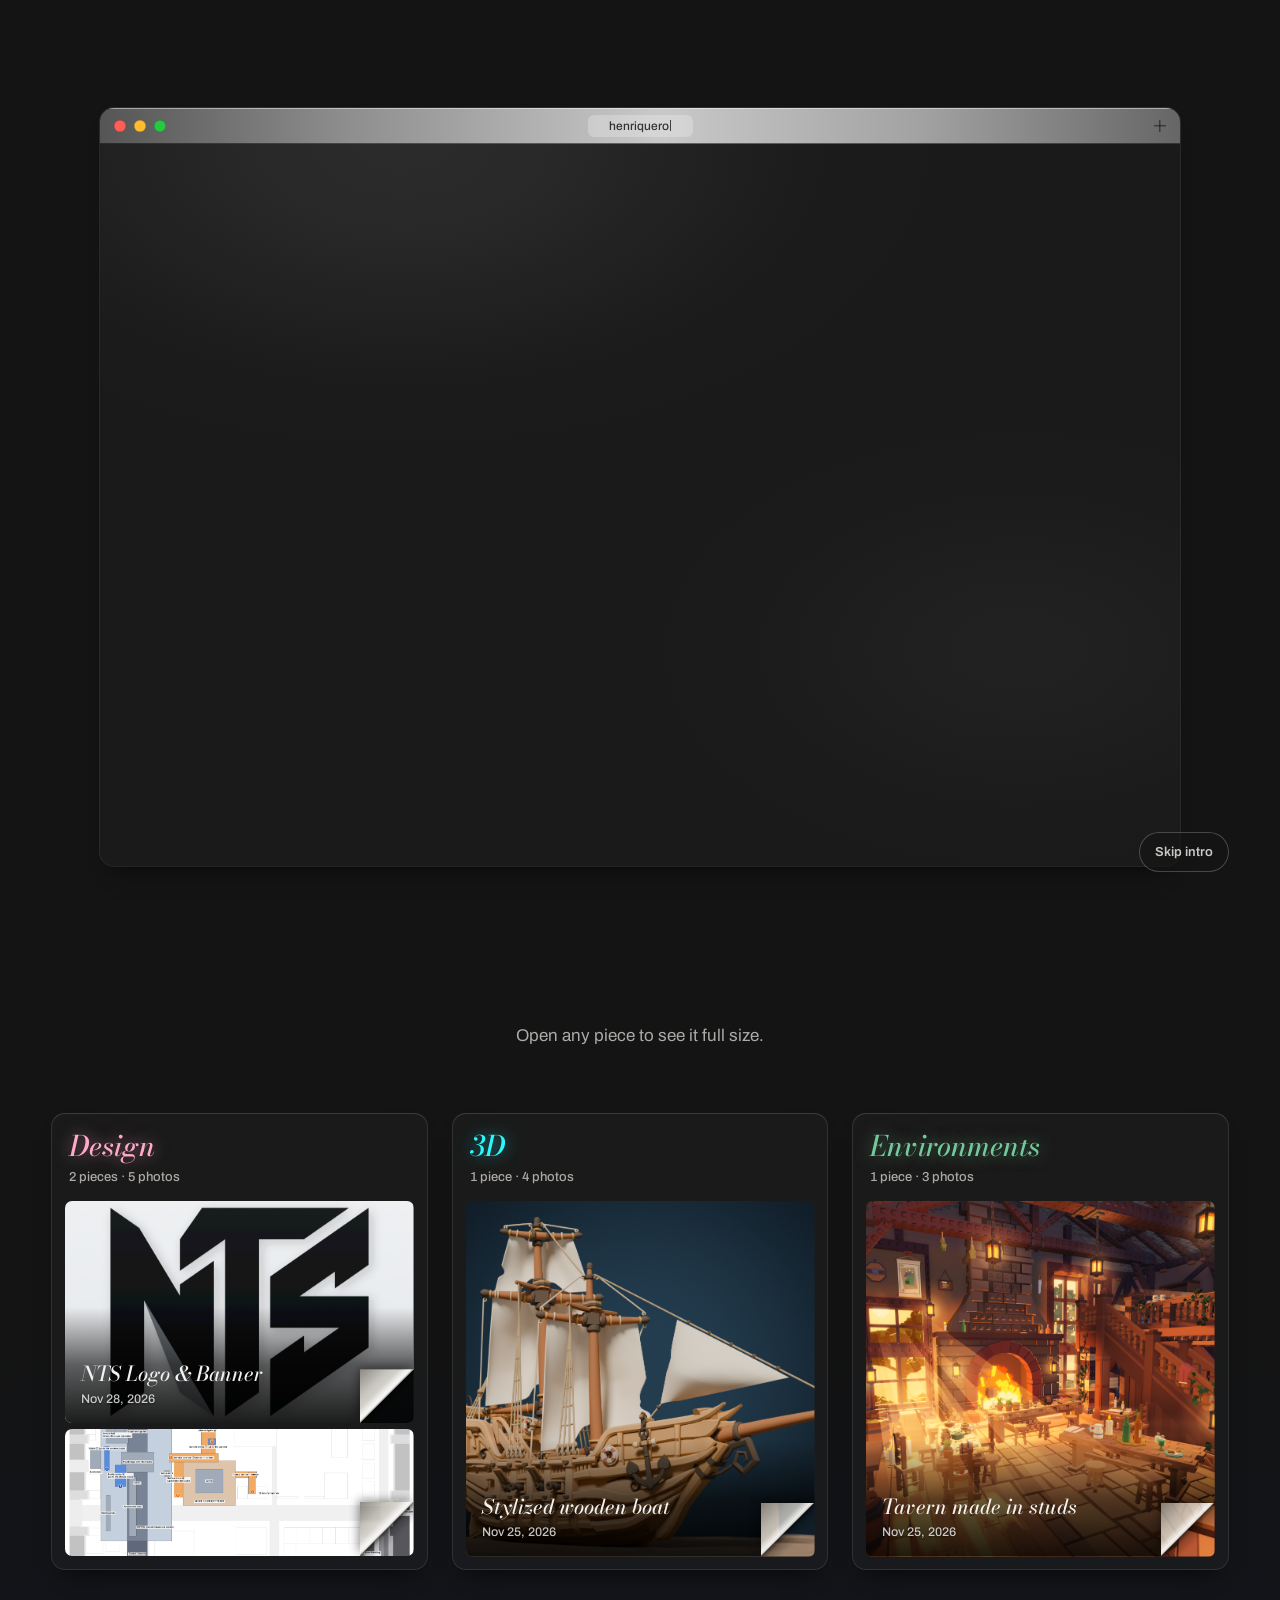
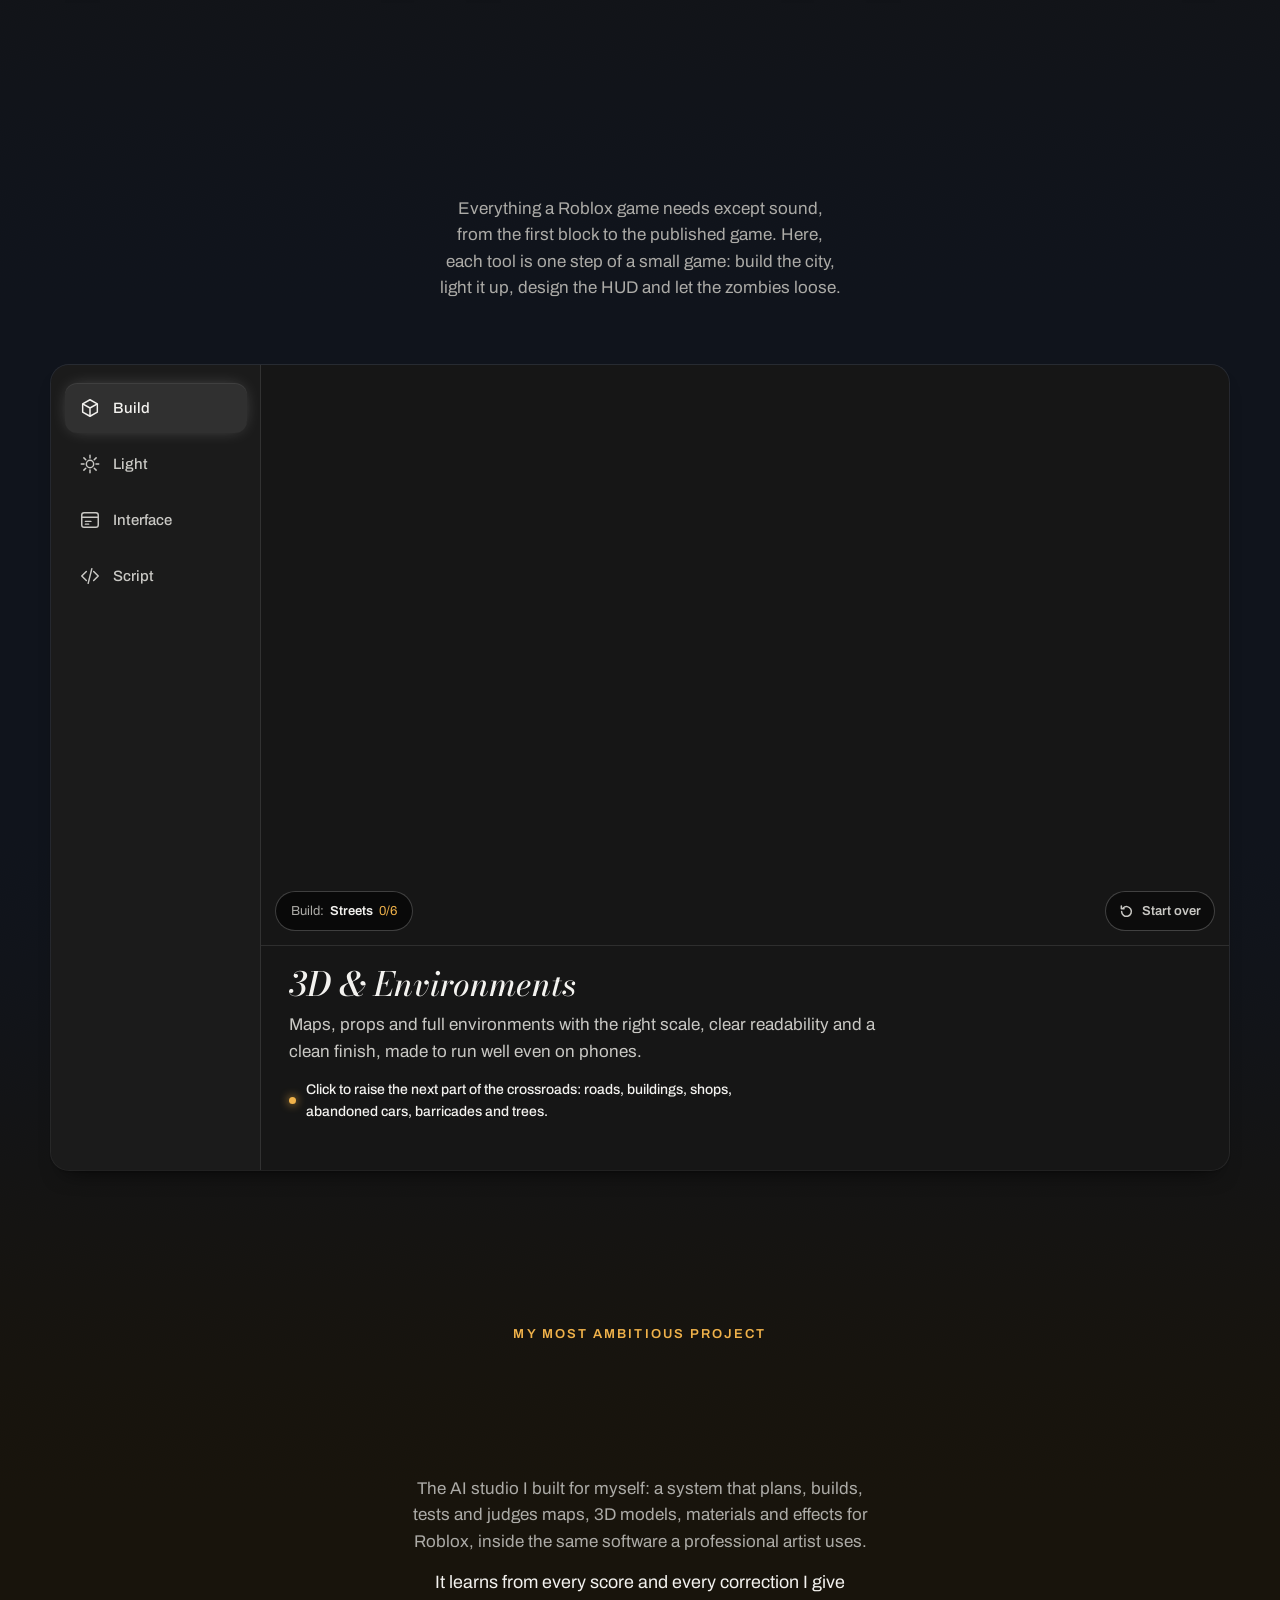
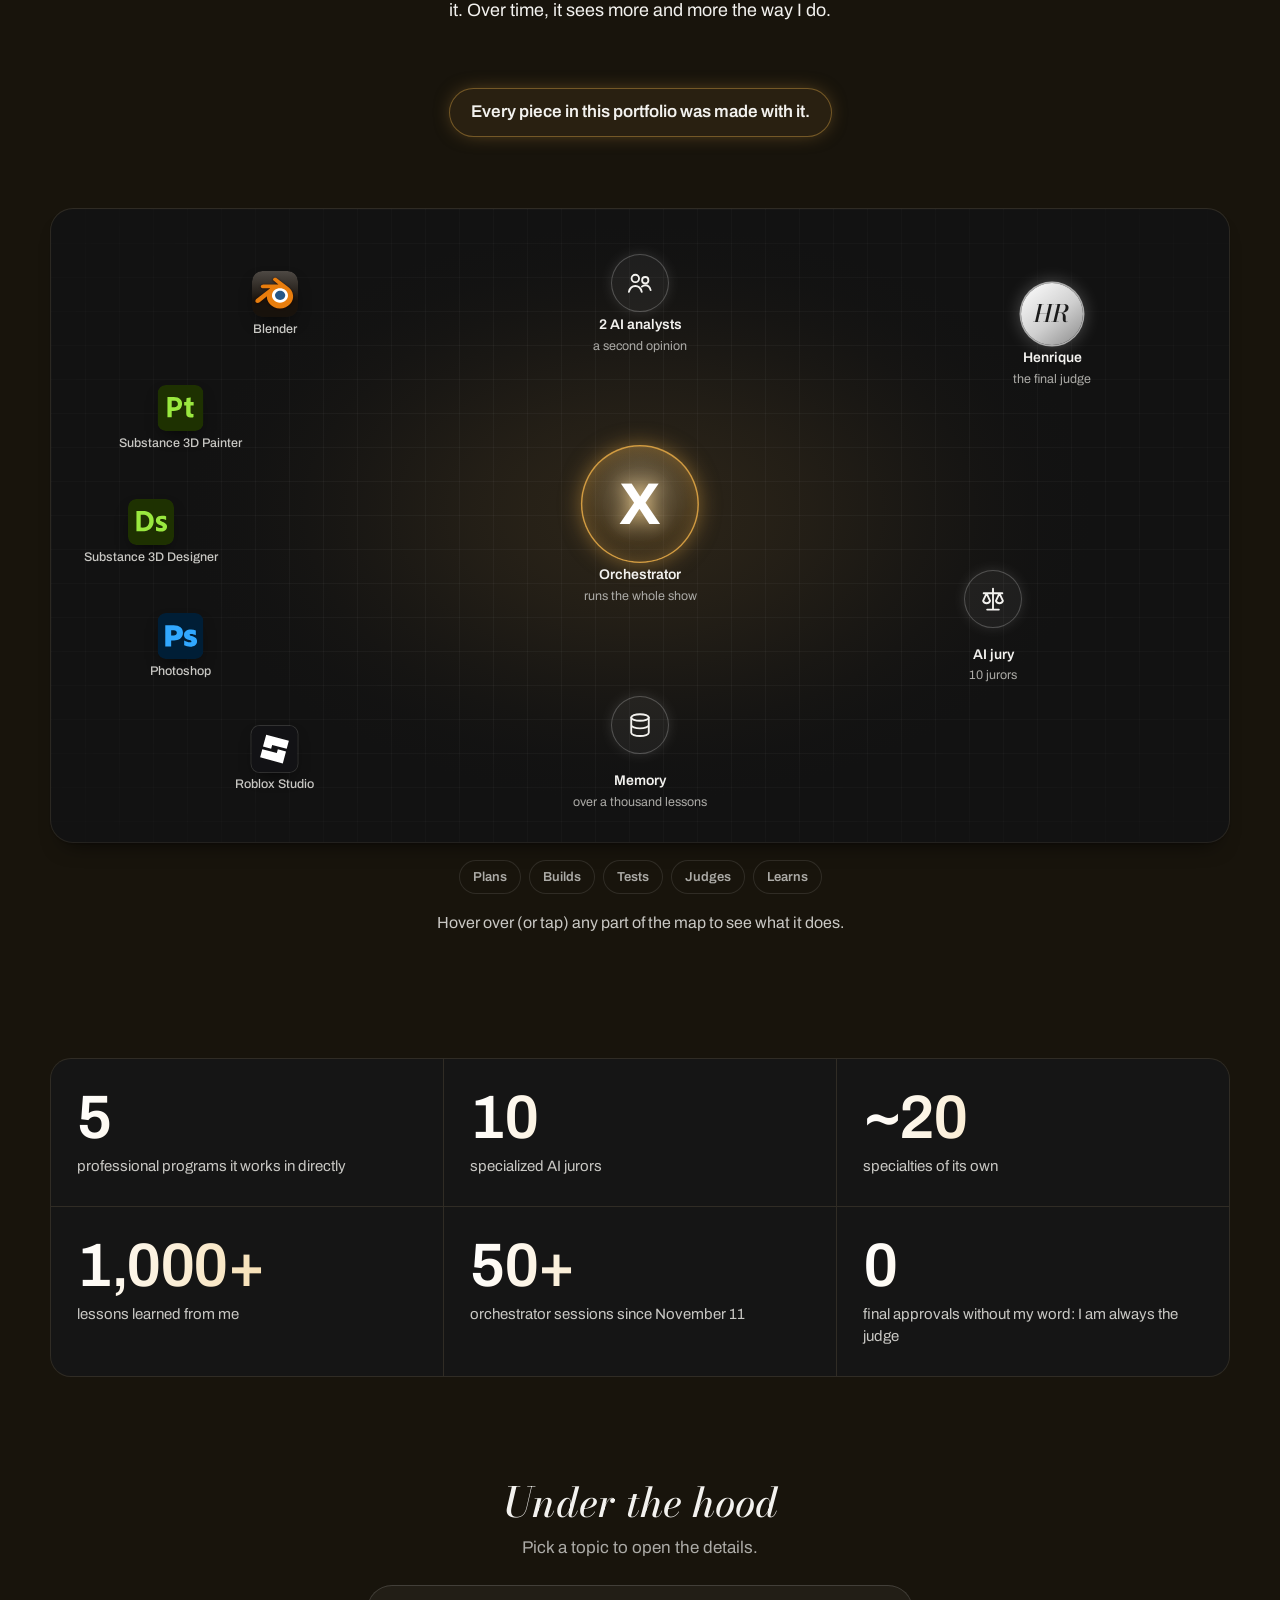
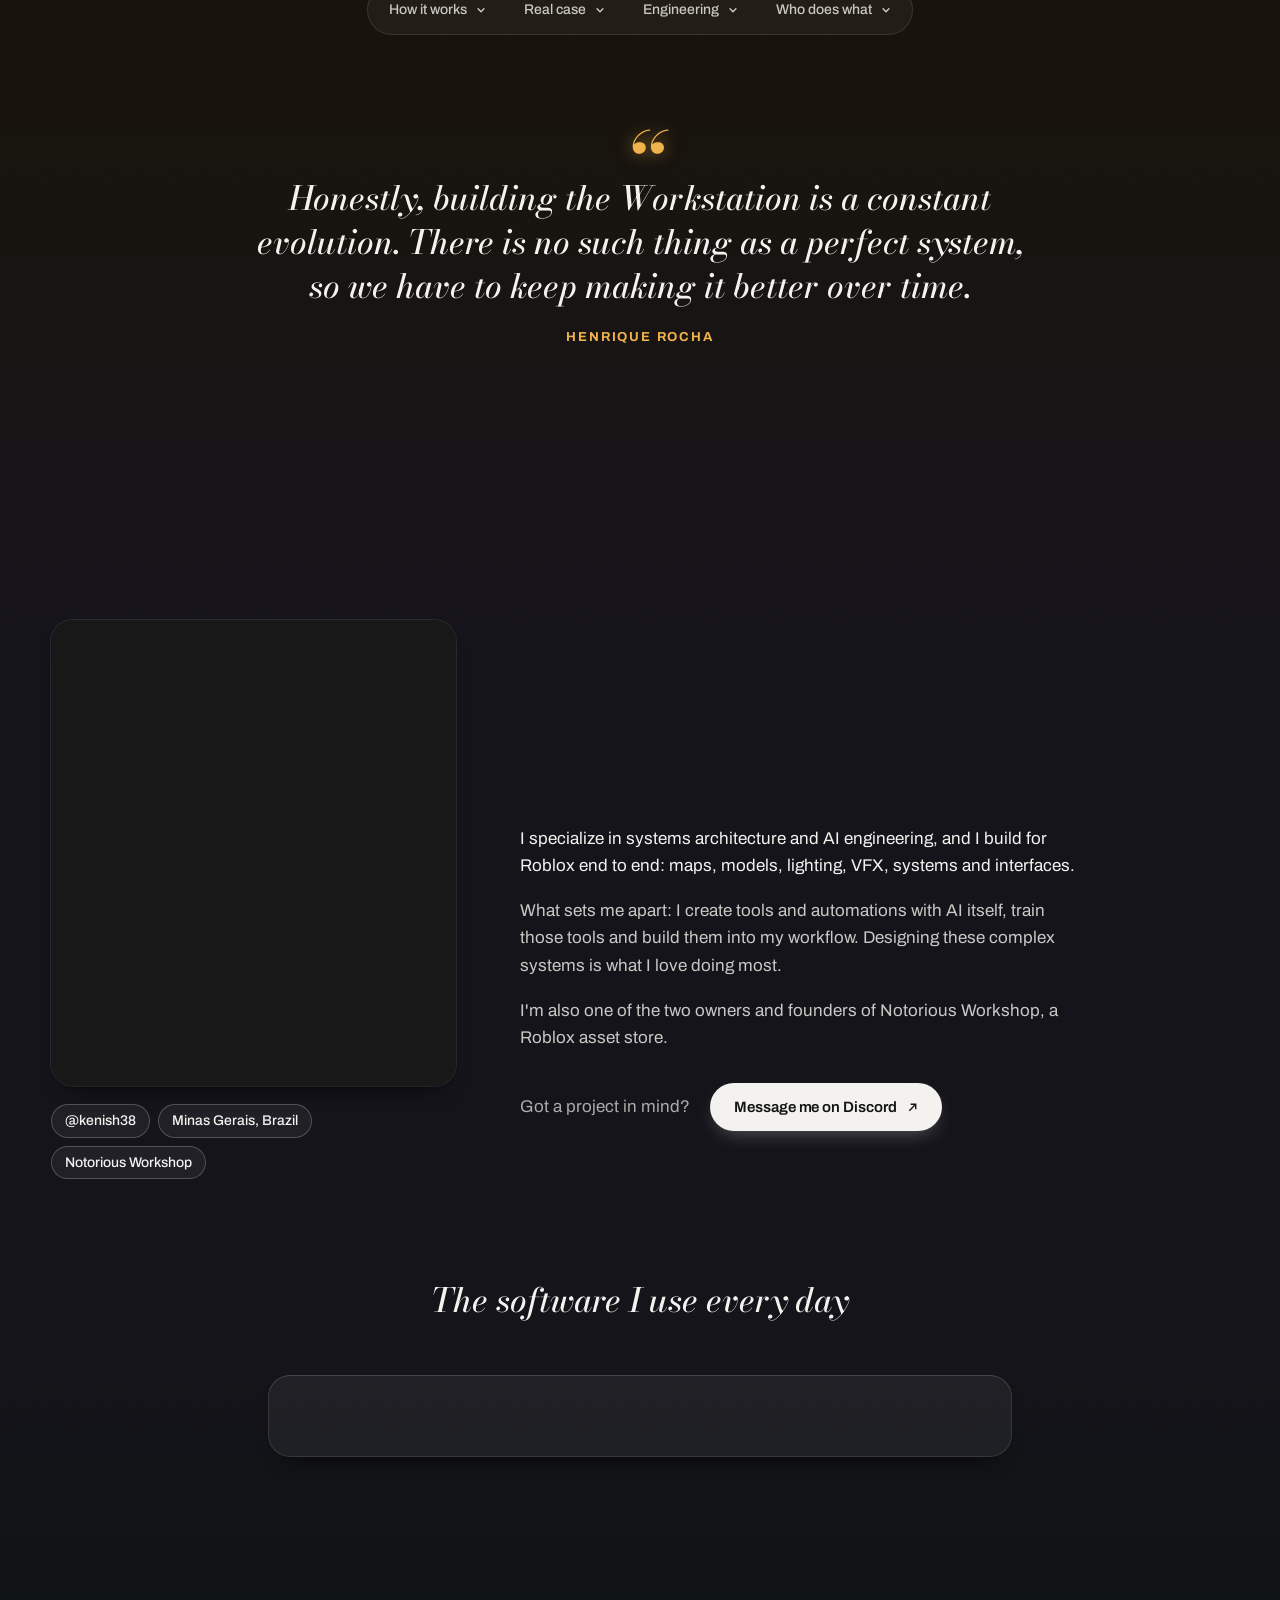
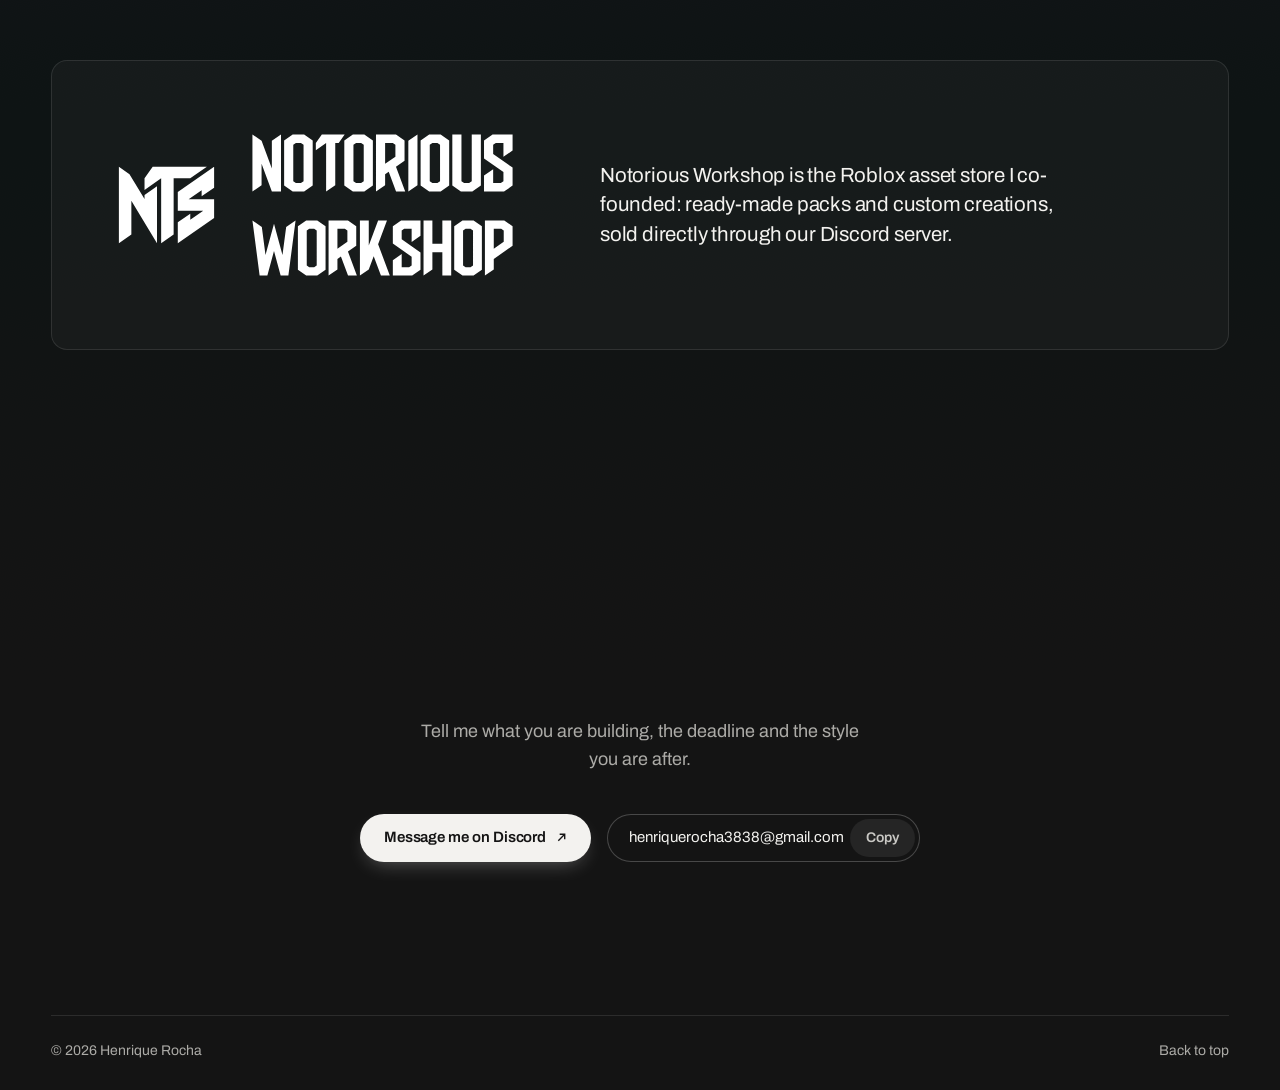
==== index.html @ 69114490 "Troca de área: cada cartão queima inteiro na própria cor e vira cinza na mesma cor - Ao abrir uma ár" ====
<!doctype html>
<html lang="en">
<head>
  <meta charset="utf-8">
  <meta name="viewport" content="width=device-width, initial-scale=1, viewport-fit=cover">
  <!-- Segurança: a página só carrega arquivos deste site, as capas e o player do YouTube. Nenhum script de fora roda aqui,
       então nada consegue ler a chave do painel (admin/), que o navegador do dono guarda neste mesmo endereço.
       O hash 'sha256-...' libera só o script de uma linha logo abaixo (ele marca a página com js e, na primeira visita da
       sessão, com intro); se ele mudar, o hash precisa ser refeito. -->
  <meta http-equiv="Content-Security-Policy" content="default-src 'self'; script-src 'self' 'sha256-j/WxGPZy+cdf0NT5aI1ThpfdZ9UkpZmER/OXgKVmanI='; style-src 'self'; img-src 'self' data: blob: https://i.ytimg.com; media-src 'self'; frame-src https://www.youtube-nocookie.com; connect-src 'self'; font-src 'self'; object-src 'none'; base-uri 'none'; form-action 'none'">
  <meta name="referrer" content="strict-origin-when-cross-origin">
  <!-- BUSCA: o título e a descrição são o que o Google mostra. O nome vem primeiro, com o apelido do Roblox (kenish38),
       e depois o que as pessoas procuram ("Roblox developer", "full-stack"). O nome completo (Henrique Rocha dos Santos)
       fica só nos dados estruturados e no llms.txt, sem aparecer na página. O português entra pelo data-pt, para quem abre o
       site em português. -->
  <title data-pt="Henrique Rocha (kenish38) — Dev Roblox Full-stack e Engenheiro de IA">Henrique Rocha (kenish38) — Full-stack Roblox Developer &amp; AI Engineer</title>
  <meta name="description" content="Henrique Rocha (kenish38) builds Roblox games: maps, 3D models, lighting, VFX, Luau scripting and UI, plus AI tools that speed it up. Commissions on Discord." data-pt-content="Henrique Rocha (kenish38) cria jogos no Roblox: mapas, modelos 3D, iluminação, VFX, Luau e interfaces, e ferramentas de IA que aceleram tudo. Encomendas no Discord.">
  <meta name="author" content="Henrique Rocha">
  <meta name="theme-color" content="#141414">
  <!-- ENDEREÇO OFICIAL e PRÉVIA DE LINK (Discord, WhatsApp, X...). Os endereços precisam ser completos (https://...):
       se o endereço do site mudar, troque todos os "https://henriquerocha.dev.br" deste <head> (canonical, og:url, og:image
       e os dos dados estruturados). -->
  <link rel="canonical" href="https://henriquerocha.dev.br/">
  <meta property="og:type" content="website">
  <meta property="og:site_name" content="Henrique Rocha">
  <meta property="og:title" content="Henrique Rocha (kenish38) — Full-stack Roblox Developer &amp; AI Engineer">
  <meta property="og:description" content="Maps, models, lighting and VFX, scripts, interfaces and full games for Roblox, plus the AI tools that build them faster.">
  <meta property="og:url" content="https://henriquerocha.dev.br/">
  <meta property="og:image" content="https://henriquerocha.dev.br/img/share.jpg">
  <meta property="og:image:width" content="1200">
  <meta property="og:image:height" content="630">
  <meta property="og:image:alt" content="A dark window with the line: My Roblox portfolio. Henrique Rocha, full-stack Roblox developer and AI engineer.">
  <meta property="og:locale" content="en_US">
  <meta property="og:locale:alternate" content="pt_BR">
  <meta name="twitter:card" content="summary_large_image">
  <!-- os perfis dele em outros sites (rel="me": a mesma pessoa), e o resumo em texto para as IAs (llms.txt, feito pelo painel) -->
  <link rel="me" href="https://www.roblox.com/users/3749374809/profile">
  <link rel="me" href="https://discord.com/users/992401997309415424">
  <link rel="alternate" type="text/plain" href="/llms.txt" title="Henrique Rocha, in plain text">
  <link rel="icon" type="image/svg+xml" href="/img/favicon.svg?v=a63565d4">
  <link rel="icon" type="image/png" sizes="32x32" href="/img/favicon-32.png?v=ddd7d2b8">
  <link rel="apple-touch-icon" href="/img/apple-touch-icon.png?v=ea2cedb4">
  <link rel="preload" href="fonts/archivo-latin.woff2" as="font" type="font/woff2" crossorigin>
  <link rel="preload" href="fonts/bodoni-moda-italic-latin.woff2" as="font" type="font/woff2" crossorigin>
  <link rel="stylesheet" href="css/site.css?v=b7cb9f2b">
  <script>document.documentElement.classList.add('js');try{if(!sessionStorage.getItem('hr-intro')&&!location.hash&&!matchMedia('(prefers-reduced-motion: reduce)').matches)document.documentElement.classList.add('intro')}catch(e){}</script>
  <!-- Dados estruturados: quem é o dono da página (para buscadores e IAs). O nome dele no site é Henrique Rocha; o nome
       completo (Henrique Rocha dos Santos) e o apelido do Roblox (kenish38) ficam em alternateName, para a busca por
       qualquer um dos três chegar aqui. A foto é a do Sobre mim. O WebSite dá ao Google o nome do site para mostrar nos
       resultados. -->
  <script type="application/ld+json">
  {
    "@context": "https://schema.org",
    "@graph": [
      {
        "@type": "WebSite",
        "@id": "https://henriquerocha.dev.br/#website",
        "url": "https://henriquerocha.dev.br/",
        "name": "Henrique Rocha",
        "inLanguage": ["en", "pt-BR"],
        "publisher": { "@id": "https://henriquerocha.dev.br/#person" }
      },
      {
        "@type": "ProfilePage",
        "@id": "https://henriquerocha.dev.br/#page",
        "url": "https://henriquerocha.dev.br/",
        "isPartOf": { "@id": "https://henriquerocha.dev.br/#website" },
        "mainEntity": {
          "@type": "Person",
          "@id": "https://henriquerocha.dev.br/#person",
          "name": "Henrique Rocha",
          "alternateName": ["Henrique Rocha dos Santos", "kenish38"],
          "jobTitle": "Full-stack Roblox Developer and AI Engineer",
          "description": "Full-stack Roblox developer and AI engineer: maps and 3D models, lighting and VFX, scripting, interfaces, complete games, and tools that bring AI into game development. Creator of Workstation X, his own AI studio for Roblox, and co-founder of Notorious Workshop, a Roblox asset store.",
          "url": "https://henriquerocha.dev.br/",
          "image": "https://henriquerocha.dev.br/img/henrique-1200.webp",
          "homeLocation": { "@type": "Place", "name": "Minas Gerais, Brazil" },
          "knowsAbout": ["Roblox", "Roblox Studio", "Luau scripting", "Systems architecture", "AI engineering", "AI tooling", "Multi-agent AI systems", "Model Context Protocol (MCP)", "Automation", "3D modeling", "Level design", "Lighting", "VFX", "UI design", "Game development", "Blender", "ZBrush", "Substance 3D", "Photoshop", "After Effects"],
          "knowsLanguage": ["en", "pt-BR"],
          "memberOf": { "@type": "Organization", "name": "Notorious Workshop", "description": "Roblox asset store", "founder": { "@id": "https://henriquerocha.dev.br/#person" } },
          "sameAs": ["https://www.roblox.com/users/3749374809/profile", "https://discord.com/users/992401997309415424"]
        }
      }
    ]
  }
  </script>
</head>
<body>
  <!--
    IDIOMAS: o texto de cada elemento está em inglês (idioma padrão). O atributo
    data-pt guarda a versão em português (ver js/i18n.js). Edite as duas.

    ESTRUTURA:
      BARRA      ->  <header class="bar">: nome, abas das seções, Discord e idioma
      ABERTURA   ->  <section class="hero">: a janela com o mar de partículas e o título
      TRABALHOS  ->  <section id="work"> (imagens e vídeos que o dono publica pelo painel, admin/)
      ÁREAS      ->  <section id="skills">
      LOJA       ->  <section id="store">
      CONTATO    ->  <footer id="contact">
  -->

  <header class="bar">
    <a class="brand" href="#top">
      <span class="brand__name">Henrique Rocha</span>
      <span class="brand__role" data-pt="Desenvolvedor Roblox e engenheiro de IA">Roblox developer &amp; AI engineer</span>
    </a>
    <!-- abas: a luz em cima da aba marca a seção que está na tela (js/home.js) -->
    <nav class="tabs" aria-label="Sections" data-pt-aria-label="Seções">
      <span class="tabs__glow" aria-hidden="true"></span>
      <a href="#work" data-pt="Trabalhos">Work</a>
      <a href="#skills" data-pt="Áreas">Skills</a>
      <a href="#wsx">WSX</a>
        <a href="#about" data-pt="Sobre">About</a>
      <a href="#store" data-pt="Loja">Store</a>
      <a href="#contact" data-pt="Contato">Contact</a>
    </nav>
    <div class="bar__end">
      <a class="out" href="https://discord.com/users/992401997309415424" target="_blank" rel="noopener">Discord</a>
      <div class="lang" role="group" aria-label="Language" data-pt-aria-label="Idioma">
        <button type="button" data-lang="en" aria-pressed="true">EN</button>
        <button type="button" data-lang="pt" aria-pressed="false">PT</button>
      </div>
    </div>
  </header>

  <main>
    <!-- ===================== ABERTURA ===================== -->
    <!-- Uma janela escura com o endereço do site na barra e, dentro dela, o título com brilho. -->
    <!-- Uma janela com o título. Na primeira visita da sessão ela liga com uma pequena apresentação (js/show.js); no
         primeiro movimento de rolagem, o título é riscado e vira pó, e a segunda frase se forma no lugar (js/title.js). -->
    <section class="hero" id="top">
      <div class="hero__stage">
      <div class="window">
        <!-- os botões da janela funcionam de brincadeira (js/show.js): vermelho "fecha", amarelo minimiza, verde amplia -->
        <div class="window__bar">
          <div class="window__dots" role="group" aria-label="Window buttons (just for fun)" data-pt-aria-label="Botões da janela (de brincadeira)">
            <button type="button" class="window__dot window__dot--close" aria-label="Close the window" data-pt-aria-label="Fechar a janela"></button>
            <button type="button" class="window__dot window__dot--min" aria-label="Minimize the window" data-pt-aria-label="Minimizar a janela"></button>
            <button type="button" class="window__dot window__dot--max" aria-label="Expand the window" data-pt-aria-label="Ampliar a janela"></button>
          </div>
          <span class="window__address" aria-hidden="true">henriquerocha.dev.br</span>
          <a class="window__plus" href="https://discord.com/users/992401997309415424" target="_blank" rel="noopener" aria-label="Start a new project (opens Discord)" data-pt-aria-label="Começar um projeto novo (abre o Discord)" title="New project" data-pt-title="Projeto novo"></a>
        </div>
        <span class="window__load" aria-hidden="true"></span>
        <div class="window__view">
          <div class="window__copy">
            <div class="say">
              <!-- o clichê, que é riscado: "mais um portfólio de Roblox"... -->
              <h1 class="headline headline--first">
                <span class="headline__line" data-pt="Mais um portfólio">Just another</span>
                <span class="headline__line"><span data-pt="de">Roblox</span> <em data-pt="Roblox.">portfolio.</em></span>
              </h1>
              <!-- ...e a frase nova, que se forma no lugar dele: o portfólio dele, de mais ninguém (as duas cabem em duas
                   linhas no computador) -->
              <p class="headline headline--next">
                <span class="headline__line" data-pt="O meu portfólio">My Roblox</span>
                <span class="headline__line"><span data-pt="de"></span> <em data-pt="Roblox.">portfolio.</em></span>
              </p>
            </div>
            <div class="note">
              <p class="note__lead" data-pt="Desenvolvedor Roblox full-stack e engenheiro de IA.">Full-stack Roblox developer and AI engineer.</p>
              <p class="note__more" data-pt="Cofundador da Notorious Workshop.">Co-founder of Notorious Workshop.</p>
              <a class="note__link" href="https://discord.com/users/992401997309415424" target="_blank" rel="noopener" data-pt="Fale comigo no Discord">Message me on Discord</a>
            </div>
          </div>
          <a class="window__down" href="#work" aria-label="See the work" data-pt-aria-label="Ver os trabalhos"></a>
        </div>
      </div>
      <p class="window-toast" role="status" aria-live="polite"></p>
      <button type="button" class="skip" hidden data-pt="Pular abertura">Skip intro</button>
      </div>
    </section>

    <!-- ===================== TRABALHOS ===================== -->
    <!-- Só imagem e vídeo, agrupados por área. Os itens vêm de portfolio.json; enquanto ele está vazio, aparecem os
         espaços vazios e o convite. -->
    <section class="section work" id="work">
      <header class="section__head">
        <h2 data-pt="Trabalhos selecionados">Selected work</h2>
        <p class="section__lead work__lead" data-pt="Abra qualquer peça para ver em tamanho cheio.">Open any piece to see it full size.</p>
      </header>
      <!-- quem abre o link de um trabalho que saiu do portfólio vê este aviso em cima da grade (js/page.js) -->
      <p class="work__gone" role="status" hidden data-pt="Esse trabalho não está mais no portfólio. Veja os outros:">That piece is no longer in the portfolio. Here are the others:</p>
      <!-- O que fica entre "trabalhos: começo" e "trabalhos: fim" o painel refaz a cada Publicar (admin/share.js): a lista dos
           trabalhos em texto, para quem lê a página sem JavaScript (os robôs das IAs e alguns buscadores; quem tem JavaScript
           vê só a grade), ou, sem trabalhos, o aviso abaixo. Não edite lá dentro: a próxima publicação apaga. -->
      <!-- trabalhos: começo -->
      <noscript>
        <ul class="work__text">
          <li>
            <a href="/media/nts-icone-discord-branco-mwzvbezu5.webp"><img src="/media/nts-icone-discord-branco-mwzvbezu5-mini.webp" alt="NTS Logo &amp; Banner" loading="lazy"></a>
            <h3><a href="https://henriquerocha.dev.br/w/mwzv1vqr0">NTS Logo &amp; Banner</a></h3>
            <p>Design · November 28, 2026 · <span lang="pt-BR">Logo e Banner NTS</span></p>
          </li>
          <li>
            <a href="/media/carmesin-citymap-underground-2k-mwygdnew3.webp"><img src="/media/carmesin-citymap-underground-2k-mwygdnew3-mini.webp" alt="City Map Concept Sketch (Work in Progress)" loading="lazy"></a>
            <h3><a href="https://henriquerocha.dev.br/w/mwyg917y0">City Map Concept Sketch (Work in Progress)</a></h3>
            <p>Design · November 27, 2026 · <span lang="pt-BR">Sketch de um mapa de cidade (em desenvolvimento)</span></p>
            <p>This map will be released soon!</p>
            <p lang="pt-BR">Este mapa será publicado em breve!</p>
          </li>
          <li>
            <a href="/media/1-barco-proa-mwyf3d3z2.webp"><img src="/media/1-barco-proa-mwyf3d3z2-mini.webp" alt="Stylized wooden boat" loading="lazy"></a>
            <h3><a href="https://henriquerocha.dev.br/w/mwwi7hyp0">Stylized wooden boat</a></h3>
            <p>3D · November 25, 2026 · <span lang="pt-BR">Barco de madeira estilizado</span></p>
          </li>
          <li>
            <a href="/media/1-taverna-capa-mwyf3x7x6.webp"><img src="/media/1-taverna-capa-mwyf3x7x6-mini.webp" alt="Tavern made in studs" loading="lazy"></a>
            <h3><a href="https://henriquerocha.dev.br/w/mwwf0k8c0">Tavern made in studs</a></h3>
            <p>Environments · November 25, 2026 · <span lang="pt-BR">Taverna feita em studs</span></p>
          </li>
        </ul>
      </noscript>
      <!-- trabalhos: fim -->
      <!-- os cartões das áreas (js/page.js): um por área, cada um com a cor dela e as fotos daquela área -->
      <ul class="media"></ul>
    </section>

    <!-- ===================== ÁREAS ===================== -->
    <!-- O que ele faz, em três frentes. A última (ferramentas de IA) é o diferencial. -->
    <section class="section skills" id="skills">
      <header class="section__head">
        <h2 data-pt="O que eu faço">What I do</h2>
        <p class="section__lead" data-pt="Tudo o que um jogo no Roblox precisa, menos som: do primeiro bloco ao jogo publicado. Aqui, cada ferramenta é uma etapa de um joguinho: construa a cidade, acenda as luzes, monte a interface e solte os zumbis.">Everything a Roblox game needs except sound, from the first block to the published game. Here, each tool is one step of a small game: build the city, light it up, design the HUD and let the zombies loose.</p>
      </header>
      <!-- O estúdio: um cruzamento visto de cima e um jogo de zumbis, uma etapa por ferramenta (js/studio.js). Cada ferramenta troca
           o texto de baixo; sem JavaScript, os quatro textos aparecem um embaixo do outro. -->
      <div class="studio">
        <div class="studio__body">
          <div class="studio__tools" role="group" aria-label="Tools" data-pt-aria-label="Ferramentas">
            <button type="button" class="tool tool--build" data-tool="build" aria-pressed="true"><span class="tool__icon" aria-hidden="true"></span><span data-pt="Construir">Build</span></button>
            <button type="button" class="tool tool--light" data-tool="light" aria-pressed="false"><span class="tool__icon" aria-hidden="true"></span><span data-pt="Iluminar">Light</span></button>
            <button type="button" class="tool tool--ui" data-tool="ui" aria-pressed="false"><span class="tool__icon" aria-hidden="true"></span><span>Interface</span></button>
            <button type="button" class="tool tool--script" data-tool="script" aria-pressed="false"><span class="tool__icon" aria-hidden="true"></span><span data-pt="Programar">Script</span></button>
          </div>
          <div class="studio__stage">
            <canvas class="studio__canvas" tabindex="0" role="img" aria-label="A city crossroads seen from above, made in four steps. Build raises the next part of the crossroads with each click (or Enter); Light places street lamps where you click; Interface assembles the game HUD; Script lets the zombies loose down the four streets: aim with the mouse and hold to shoot, or use the arrow keys and Space; cars and barricades stop the bullets; U upgrades the weapon and P pauses." data-pt-aria-label="Um cruzamento visto de cima, feito em quatro etapas. Construir ergue a próxima parte do cruzamento a cada clique (ou Enter); Iluminar põe postes de luz onde você clicar; Interface monta o HUD do jogo; Programar solta os zumbis pelas quatro ruas: mire com o mouse e segure para atirar, ou use as setas e o espaço; carros e barricadas param os tiros; U faz o upgrade da arma e P pausa."></canvas>
            <!-- o HUD do jogo: a Interface monta peça por peça; no jogo, ele mostra a vida, o dinheiro, a wave, a arma e o upgrade -->
            <div class="studio__hud">
              <div class="hud__piece hud__hp" aria-hidden="true"><span class="hud__heart"></span><span class="hud__hp-bar"><i></i></span><b class="hud__hp-n">100</b></div>
              <div class="hud__piece hud__money" aria-hidden="true"><span class="hud__coin"></span><b class="hud__money-n">$0</b></div>
              <div class="hud__piece hud__wave" aria-hidden="true">Wave <b class="hud__wave-n">1</b><span class="hud__of">/10</span></div>
              <div class="hud__piece hud__gun" data-gun="0" aria-hidden="true"><span class="hud__gun-icon"></span><span class="hud__gun-text"><b class="hud__gun-name">Pistol</b><span class="hud__ammo">12/12</span></span><span class="hud__reload"><i></i></span></div>
              <button type="button" class="hud__piece hud__up"><span class="hud__up-k">Upgrade</span><span class="hud__up-what">Rifle</span><span class="hud__up-price">$110</span></button>
              <button type="button" class="hud__piece hud__pause" aria-label="Pause the game (P)" title="Pause the game (P)"><span class="hud__pause-icon" aria-hidden="true"></span></button>
            </div>
            <div class="studio__hurt" aria-hidden="true"></div>
            <pre class="studio__code" aria-hidden="true"></pre>
            <div class="studio__banner"><p class="studio__banner-title"></p><p class="studio__banner-text"></p><button type="button" class="studio__banner-btn" hidden></button></div>
            <p class="studio__said visually-hidden" aria-live="polite"></p>
            <button type="button" class="studio__next"><span class="studio__next-bar" aria-hidden="true"></span><span class="studio__next-label">Build:</span> <span class="studio__next-name">Streets</span> <span class="studio__next-count">0/6</span></button>
            <p class="studio__hint is-gone" aria-hidden="true"><span class="hint-mouse" data-pt="Clique para construir a cidade">Click to build the city</span><span class="hint-touch" data-pt="Toque para construir a cidade">Tap to build the city</span></p>
            <button type="button" class="studio__reset"><span class="studio__reset-text" data-pt="Recomeçar">Start over</span></button>
          </div>
          <div class="studio__infos" aria-live="off">
            <article class="studio__info is-on" data-tool="build">
              <h3>3D &amp; Environments</h3>
              <p data-pt="Mapas, props e cenários completos com escala certa, leitura clara e acabamento limpo, pensados para rodar bem até no celular.">Maps, props and full environments with the right scale, clear readability and a clean finish, made to run well even on phones.</p>
              <p class="studio__how"><span class="hint-mouse" data-pt="Clique para erguer a próxima parte do cruzamento: ruas, prédios, lojas, carros abandonados, barricadas e árvores.">Click to raise the next part of the crossroads: roads, buildings, shops, abandoned cars, barricades and trees.</span><span class="hint-touch" data-pt="Toque para erguer a próxima parte do cruzamento: ruas, prédios, lojas, carros abandonados, barricadas e árvores.">Tap to raise the next part of the crossroads: roads, buildings, shops, abandoned cars, barricades and trees.</span></p>
            </article>
            <article class="studio__info" data-tool="light">
              <h3>VFX &amp; Lighting</h3>
              <p data-pt="Luz, atmosfera e efeitos que dão clima e peso a cada cena: é o que faz o jogador parar para olhar.">Light, atmosphere and effects that give every scene its mood and weight: the part that makes players stop and look.</p>
              <p class="studio__how"><span class="hint-mouse" data-pt="A noite cai. Clique na beira de uma calçada para pôr um poste de luz (até 4); clique num poste para tirar.">Night falls. Click the edge of a sidewalk to place a street lamp (up to 4); click a lamp to remove it.</span><span class="hint-touch" data-pt="A noite cai. Toque na beira de uma calçada para pôr um poste de luz (até 4); toque num poste para tirar.">Night falls. Tap the edge of a sidewalk to place a street lamp (up to 4); tap a lamp to remove it.</span></p>
            </article>
            <article class="studio__info" data-tool="ui">
              <h3>UI/UX</h3>
              <p data-pt="HUD, menus e lojas que se entendem de relance, no celular e no computador, e que fazem o jogador querer clicar.">HUDs, menus and shops that read at a glance on phone and desktop, and make players want to click.</p>
              <p class="studio__how"><span class="hint-mouse" data-pt="Clique para montar o HUD do jogo: vida, dinheiro, wave, a arma e o botão de upgrade.">Click to assemble the game HUD: health, money, wave, the weapon and the upgrade button.</span><span class="hint-touch" data-pt="Toque para montar o HUD do jogo: vida, dinheiro, wave, a arma e o botão de upgrade.">Tap to assemble the game HUD: health, money, wave, the weapon and the upgrade button.</span></p>
            </article>
            <article class="studio__info" data-tool="script">
              <h3>Systems</h3>
              <p data-pt="Sistemas em Luau feitos para crescer: armas, combate, progressão, economia e dados salvos, com código organizado que aguenta atualização após atualização.">Luau systems built to grow: weapons, combat, progression, economy and saved data, in organized code that holds up update after update.</p>
              <p class="studio__how"><span class="hint-mouse" data-pt="O script solta os zumbis pelas quatro ruas. Mire com o mouse e segure o clique para atirar; carros e barricadas param os tiros, então mire pelas brechas. Cada zumbi dá dinheiro para o upgrade. Aguente até a wave 10.">The script lets the zombies loose down the four streets. Aim with the mouse and hold the click to shoot; cars and barricades stop bullets, so aim through the gaps. Every zombie pays for the upgrade. Survive until wave 10.</span><span class="hint-touch" data-pt="O script solta os zumbis pelas quatro ruas. Toque e segure na direção deles para atirar; carros e barricadas param os tiros, então mire pelas brechas. Cada zumbi dá dinheiro para o upgrade. Aguente até a wave 10.">The script lets the zombies loose down the four streets. Touch and hold towards them to shoot; cars and barricades stop bullets, so aim through the gaps. Every zombie pays for the upgrade. Survive until wave 10.</span></p>
            </article>
          </div>
        </div>
      </div>
    </section>

    <!-- ===================== WORKSTATION X ===================== -->
    <!-- O projeto mais ambicioso do Henrique: o estúdio de IA dele. O mapa vivo do sistema é desenhado por js/wsx.js
         (as ligações e os pulsos num <canvas> atrás dos botões); sem JavaScript, ficam os botões e os textos. -->
    <section class="section wsx" id="wsx" aria-labelledby="wsx-title">
      <header class="section__head wsx__head">
        <p class="wsx__eyebrow" data-pt="O meu projeto mais ambicioso">My most ambitious project</p>
        <h2 id="wsx-title">Workstation X</h2>
        <p class="section__lead wsx__lead" data-pt="O estúdio de IA que eu construí para mim: um sistema que planeja, constrói, testa e julga mapas, modelos 3D, materiais e efeitos para Roblox, dentro dos mesmos programas que um artista profissional usa.">The AI studio I built for myself: a system that plans, builds, tests and judges maps, 3D models, materials and effects for Roblox, inside the same software a professional artist uses.</p>
        <p class="wsx__learn" data-pt="Ela aprende com cada nota e cada correção minha. Com o tempo, fica mais parecida com o meu olho.">It learns from every score and every correction I give it. Over time, it sees more and more the way I do.</p>
      </header>
      <p class="wsx__all" data-pt="Todos os trabalhos deste portfólio foram feitos com ela.">Every piece in this portfolio was made with it.</p>

      <!-- o mapa: a orquestradora no meio, os programas de um lado, o júri, os analistas, a memória e o Henrique, o juiz final -->
      <div class="wsx__map" role="group" aria-label="How Workstation X works" data-pt-aria-label="Como a Workstation X funciona">
        <div class="wsx__board">
        <canvas class="wsx__links" aria-hidden="true"></canvas>
        <button type="button" class="wsx__node wsx__node--owner" data-key="owner"><span class="wsx__avatar" aria-hidden="true">HR</span><span class="wsx__name">Henrique</span><span class="wsx__role" data-pt="o juiz final">the final judge</span><span class="wsx__info visually-hidden" data-pt="Quem aprova sou sempre eu. O júri filtra; aprovar, salvar a cena final e publicar são sempre comigo.">I always give the final approval. The jury filters; approving, saving the final scene and publishing are always mine.</span></button>
        <button type="button" class="wsx__node wsx__node--analysts" data-key="analysts"><span class="wsx__glyph wsx__glyph--analysts" aria-hidden="true"></span><span class="wsx__name" data-pt="2 analistas de IA">2 AI analysts</span><span class="wsx__role" data-pt="segunda opinião">a second opinion</span><span class="wsx__info visually-hidden" data-pt="Duas IAs analistas, de modelos diferentes, dão um segundo ponto de vista antes de cada decisão importante.">Two AI analysts, from different models, give a second point of view before every important decision.</span></button>
        <button type="button" class="wsx__node wsx__node--core" data-key="core"><span class="wsx__core" aria-hidden="true">X</span><span class="wsx__name" data-pt="Orquestradora">Orchestrator</span><span class="wsx__role" data-pt="coordena tudo">runs the whole show</span><span class="wsx__info visually-hidden" data-pt="Uma sessão orquestradora acompanha as sessões de trabalho, cuida da máquina e, quando chega ao limite, passa o bastão para a próxima.">An orchestrator session oversees the working sessions, looks after the machine and, when it reaches its limit, hands off to the next one.</span></button>
        <button type="button" class="wsx__node wsx__node--jury" data-key="jury"><span class="wsx__glyph wsx__glyph--jury" aria-hidden="true"></span><span class="wsx__name" data-pt="Júri de IA">AI jury</span><span class="wsx__role" data-pt="10 jurados">10 jurors</span><span class="wsx__info visually-hidden" data-pt="10 jurados especializados. Um cego vê só a imagem, sem saber o pedido; um cético confere se algo já aprovado piorou; um advogado tenta prever a minha reação.">10 specialized jurors. A blind one sees only the image, without knowing the brief; a skeptic checks that nothing already approved got worse; an advocate tries to predict my reaction.</span></button>
        <button type="button" class="wsx__node wsx__node--memory" data-key="memory"><span class="wsx__glyph wsx__glyph--memory" aria-hidden="true"></span><span class="wsx__name" data-pt="Memória">Memory</span><span class="wsx__role" data-pt="mais de mil lições">over a thousand lessons</span><span class="wsx__info visually-hidden" data-pt="Cada nota e cada fala minha vira lição. Ela prevê a nota que eu vou dar, com margem de erro, e as notas antigas pesam menos, porque o meu padrão sobe.">Every score and comment of mine becomes a lesson. It predicts the score I will give, with a margin of error, and older scores weigh less, because my bar keeps rising.</span></button>
        <div class="wsx__apps">
          <button type="button" class="wsx__node wsx__node--app wsx__node--bl" data-key="bl"><span class="wsx__icon app--bl" aria-hidden="true"><svg class="app__svg" viewBox="0 0 64 64" aria-hidden="true"><defs><linearGradient id="bl-wsx-bg" x1="0" y1="0" x2="0" y2="41.6" gradientUnits="userSpaceOnUse"><stop offset="0" stop-color="#4E4944"/><stop offset="1" stop-color="#18120C"/></linearGradient><filter id="bl-wsx-sh" filterUnits="userSpaceOnUse" x="0" y="0" width="64" height="64" color-interpolation-filters="sRGB"><feGaussianBlur stdDeviation="1.5"/></filter></defs><rect width="64" height="64" rx="14.4" fill="url(#bl-wsx-bg)"/><path d="M20.768 36.981C20.78 37.667 20.998 38.999 21.326 40.04C22.015 42.244 23.184 44.282 24.81 46.078C26.478 47.924 28.533 49.407 30.907 50.46C33.401 51.566 36.104 52.13 38.912 52.125C41.715 52.121 44.418 51.547 46.912 50.432C49.286 49.369 51.339 47.88 53.005 46.033C54.63 44.229 55.797 42.187 56.487 39.984C56.835 38.871 57.054 37.741 57.142 36.607C57.228 35.49 57.192 34.372 57.034 33.254C56.724 31.076 55.972 29.032 54.812 27.169C53.752 25.457 52.385 23.958 50.76 22.697L50.764 22.694L34.363 10.089C34.349 10.078 34.336 10.066 34.321 10.056C33.245 9.229 31.435 9.232 30.252 10.061C29.056 10.898 28.918 12.284 29.983 13.158L29.979 13.163L36.819 18.731L15.97 18.753L15.942 18.753C14.219 18.755 12.563 19.886 12.235 21.317C11.898 22.774 13.068 23.982 14.86 23.989L14.857 23.995L25.425 23.975L6.568 38.463C6.544 38.48 6.518 38.499 6.495 38.517C4.717 39.88 4.142 42.147 5.262 43.582C6.399 45.041 8.817 45.044 10.614 43.59L20.906 35.159C20.906 35.159 20.756 36.298 20.768 36.981ZM47.213 40.792C45.093 42.954 42.124 44.181 38.912 44.187C35.695 44.193 32.726 42.978 30.606 40.819C29.569 39.767 28.808 38.556 28.339 37.267C27.879 36 27.7 34.655 27.818 33.298C27.93 31.972 28.325 30.707 28.955 29.562C29.573 28.437 30.425 27.42 31.477 26.56C33.538 24.879 36.163 23.968 38.907 23.965C41.655 23.961 44.277 24.863 46.34 26.539C47.39 27.395 48.241 28.408 48.86 29.531C49.492 30.675 49.884 31.936 50.001 33.266C50.117 34.621 49.939 35.964 49.478 37.232C49.008 38.525 48.25 39.735 47.213 40.792Z" fill="#1C0700" fill-opacity="0.9" transform="translate(0 0.7)" filter="url(#bl-wsx-sh)"/><path d="M25.329 33.133C25.52 29.717 27.191 26.707 29.712 24.574C32.185 22.478 35.513 21.198 39.144 21.198C42.771 21.198 46.099 22.478 48.573 24.574C51.093 26.707 52.764 29.717 52.957 33.129C53.148 36.639 51.739 39.899 49.266 42.316C46.745 44.775 43.159 46.317 39.144 46.317C35.128 46.317 31.535 44.775 29.016 42.316C26.542 39.899 25.136 36.639 25.329 33.133Z" fill="#FFFFFF"/><path d="M20.768 36.981C20.78 37.667 20.998 38.999 21.326 40.04C22.015 42.244 23.184 44.282 24.81 46.078C26.478 47.924 28.533 49.407 30.907 50.46C33.401 51.566 36.104 52.13 38.912 52.125C41.715 52.121 44.418 51.547 46.912 50.432C49.286 49.369 51.339 47.88 53.005 46.033C54.63 44.229 55.797 42.187 56.487 39.984C56.835 38.871 57.054 37.741 57.142 36.607C57.228 35.49 57.192 34.372 57.034 33.254C56.724 31.076 55.972 29.032 54.812 27.169C53.752 25.457 52.385 23.958 50.76 22.697L50.764 22.694L34.363 10.089C34.349 10.078 34.336 10.066 34.321 10.056C33.245 9.229 31.435 9.232 30.252 10.061C29.056 10.898 28.918 12.284 29.983 13.158L29.979 13.163L36.819 18.731L15.97 18.753L15.942 18.753C14.219 18.755 12.563 19.886 12.235 21.317C11.898 22.774 13.068 23.982 14.86 23.989L14.857 23.995L25.425 23.975L6.568 38.463C6.544 38.48 6.518 38.499 6.495 38.517C4.717 39.88 4.142 42.147 5.262 43.582C6.399 45.041 8.817 45.044 10.614 43.59L20.906 35.159C20.906 35.159 20.756 36.298 20.768 36.981ZM47.213 40.792C45.093 42.954 42.124 44.181 38.912 44.187C35.695 44.193 32.726 42.978 30.606 40.819C29.569 39.767 28.808 38.556 28.339 37.267C27.879 36 27.7 34.655 27.818 33.298C27.93 31.972 28.325 30.707 28.955 29.562C29.573 28.437 30.425 27.42 31.477 26.56C33.538 24.879 36.163 23.968 38.907 23.965C41.655 23.961 44.277 24.863 46.34 26.539C47.39 27.395 48.241 28.408 48.86 29.531C49.492 30.675 49.884 31.936 50.001 33.266C50.117 34.621 49.939 35.964 49.478 37.232C49.008 38.525 48.25 39.735 47.213 40.792Z" fill="#E87D0D"/><path d="M32.056 33.439C32.154 31.686 33.011 30.142 34.305 29.048C35.574 27.972 37.281 27.315 39.144 27.315C41.006 27.315 42.713 27.972 43.983 29.048C45.275 30.142 46.133 31.686 46.232 33.437C46.33 35.238 45.607 36.911 44.338 38.151C43.045 39.413 41.205 40.204 39.144 40.204C37.084 40.204 35.24 39.413 33.948 38.151C32.678 36.911 31.957 35.238 32.056 33.439Z" fill="#265787"/></svg></span><span class="wsx__name">Blender</span><span class="wsx__info visually-hidden" data-pt="Modela e monta cenas em 3D, direto no Blender.">Models and assembles 3D scenes, right inside Blender.</span></button>
          <button type="button" class="wsx__node wsx__node--app wsx__node--pt" data-key="pt"><span class="wsx__icon app--pt" aria-hidden="true"><svg class="app__svg" viewBox="0 0 64 64" aria-hidden="true"><path d="M52.5223 0H11.4777C5.13875 0 0 5.13875 0 11.4777V52.5223C0 58.8613 5.13875 64 11.4777 64H52.5223C58.8613 64 64 58.8613 64 52.5223V11.4777C64 5.13875 58.8613 0 52.5223 0Z" fill="#1E3101"/><path d="M13.843 44.559V17.124c0 -0.2 0.086 -0.301 0.258 -0.301c0.458 0 1.001 -0.007 1.631 -0.022c0.629 -0.014 1.309 -0.028 2.039 -0.043c0.73 -0.014 1.503 -0.029 2.318 -0.043c0.816 -0.014 1.624 -0.021 2.426 -0.022c2.175 0 4.007 0.272 5.495 0.816c1.343 0.454 2.567 1.202 3.585 2.19c0.862 0.856 1.529 1.889 1.954 3.027c0.402 1.108 0.605 2.278 0.601 3.456c0 2.29 -0.53 4.179 -1.589 5.667c-1.066 1.494 -2.565 2.625 -4.293 3.242c-1.927 0.694 -3.963 1.036 -6.011 1.009c-0.63 0 -1.073 -0.007 -1.331 -0.022c-0.258 -0.014 -0.644 -0.021 -1.159 -0.022v8.458c0.027 0.187 -0.103 0.36 -0.29 0.386c-0.032 0.005 -0.065 0.005 -0.097 0H14.143C13.943 44.902 13.843 44.788 13.843 44.559ZM19.768 21.976v8.887c0.372 0.029 0.715 0.043 1.03 0.043h1.417c1.039 0.015 2.074 -0.13 3.07 -0.429c0.851 -0.253 1.611 -0.745 2.19 -1.417c0.558 -0.658 0.837 -1.574 0.837 -2.748c0.023 -0.83 -0.193 -1.65 -0.622 -2.361c-0.451 -0.688 -1.103 -1.22 -1.867 -1.524c-0.998 -0.388 -2.064 -0.57 -3.134 -0.537c-0.687 0 -1.295 0.007 -1.825 0.021C20.333 21.926 19.968 21.948 19.768 21.976L19.768 21.976Z" fill="#99E83F"/><path d="M50.078 40.652v3.521c0 0.315 -0.114 0.501 -0.343 0.558c-0.563 0.177 -1.137 0.32 -1.717 0.429c-0.68 0.121 -1.37 0.179 -2.061 0.172c-1.861 0 -3.321 -0.487 -4.379 -1.46c-1.059 -0.973 -1.589 -2.533 -1.589 -4.68v-10.647h-2.533c-0.229 0 -0.343 -0.129 -0.343 -0.386V23.908c0 -0.229 0.129 -0.343 0.386 -0.343h2.533c0.028 -0.486 0.064 -1.052 0.107 -1.696c0.043 -0.644 0.1 -1.288 0.172 -1.932c0.071 -0.644 0.135 -1.166 0.193 -1.567c0.028 -0.086 0.072 -0.166 0.129 -0.236c0.055 -0.07 0.13 -0.122 0.215 -0.15l5.109 -0.644c0.112 -0.018 0.185 -0.018 0.236 0.012c0.057 0.029 0.065 0.103 0.065 0.246c-0.058 0.659 -0.101 1.553 -0.129 2.683c-0.029 1.131 -0.058 2.226 -0.086 3.284h3.993c0.172 0 0.258 0.114 0.258 0.343v4.336c0.022 0.142 -0.073 0.275 -0.215 0.301h-4.079v9.188c0 0.973 0.165 1.667 0.494 2.082c0.329 0.415 0.937 0.623 1.825 0.623c0.258 0 0.5 -0.007 0.73 -0.022c0.229 -0.014 0.458 -0.035 0.687 -0.064c0.078 -0.029 0.165 -0.021 0.236 0.021C50.042 40.416 50.078 40.509 50.078 40.652Z" fill="#99E83F"/></svg></span><span class="wsx__name">Substance 3D Painter</span><span class="wsx__info visually-hidden" data-pt="Pinta as texturas no Substance 3D Painter.">Paints the textures in Substance 3D Painter.</span></button>
          <button type="button" class="wsx__node wsx__node--app wsx__node--ds" data-key="ds"><span class="wsx__icon app--ds" aria-hidden="true"><svg class="app__svg" viewBox="0 0 64 64" aria-hidden="true"><path d="M52.5223 0H11.4777C5.13875 0 0 5.13875 0 11.4777V52.5223C0 58.8613 5.13875 64 11.4777 64H52.5223C58.8613 64 64 58.8613 64 52.5223V11.4777C64 5.13875 58.8613 0 52.5223 0Z" fill="#1E3101"/><path d="M11.758 44.474V17.167c-0.017 -0.171 0.107 -0.325 0.28 -0.342c0 0 0.001 0 0.001 0h0.02c0.428 -0.029 1.059 -0.05 1.888 -0.065s1.803 -0.027 2.92 -0.042s2.304 -0.021 3.563 -0.021c3.436 0 6.283 0.587 8.545 1.76c2.143 1.062 3.916 2.745 5.088 4.831c1.13 2.047 1.696 4.401 1.695 7.062c0.035 1.862 -0.261 3.715 -0.874 5.474c-0.541 1.505 -1.359 2.896 -2.413 4.099c-0.995 1.128 -2.162 2.092 -3.457 2.856c-1.284 0.757 -2.673 1.321 -4.121 1.673c-1.419 0.353 -2.875 0.533 -4.336 0.537H17.359c-1.13 0 -2.182 -0.007 -3.155 -0.021s-1.703 -0.036 -2.19 -0.065C11.844 44.902 11.758 44.76 11.758 44.474ZM17.683 21.975v17.775c0.315 0 0.601 0.007 0.859 0.021l0.794 0.042c0.271 0.015 0.579 0.022 0.923 0.022c1.299 0.016 2.59 -0.187 3.821 -0.602c1.101 -0.375 2.107 -0.99 2.94 -1.802c0.839 -0.838 1.485 -1.85 1.89 -2.964c0.462 -1.281 0.688 -2.635 0.666 -3.996c0.026 -1.281 -0.192 -2.556 -0.644 -3.757c-0.402 -1.035 -1.042 -1.962 -1.867 -2.705c-0.844 -0.743 -1.841 -1.291 -2.92 -1.606c-1.206 -0.353 -2.458 -0.527 -3.714 -0.515c-0.572 0 -1.052 0.006 -1.437 0.021S18.17 21.948 17.683 21.975Z" fill="#99E83F"/><path d="M52.63 29.149c-0.806 -0.415 -1.663 -0.719 -2.551 -0.904c-0.98 -0.225 -1.982 -0.341 -2.987 -0.345c-0.543 -0.014 -1.087 0.051 -1.611 0.194c-0.333 0.075 -0.629 0.265 -0.837 0.537c-0.14 0.217 -0.215 0.471 -0.215 0.729c0.009 0.251 0.099 0.492 0.257 0.687c0.251 0.293 0.557 0.535 0.902 0.709c0.612 0.327 1.244 0.619 1.89 0.874c1.441 0.485 2.817 1.143 4.1 1.959c0.874 0.551 1.597 1.31 2.104 2.21c0.427 0.852 0.641 1.795 0.624 2.747c0.026 1.259 -0.333 2.495 -1.03 3.543c-0.746 1.064 -1.781 1.891 -2.984 2.383c-1.308 0.572 -2.92 0.858 -4.834 0.858c-1.216 0.012 -2.43 -0.102 -3.622 -0.343c-0.9 -0.17 -1.773 -0.458 -2.598 -0.858c-0.191 -0.1 -0.308 -0.3 -0.3 -0.516V38.977c-0.011 -0.092 0.03 -0.184 0.107 -0.236c0.075 -0.042 0.17 -0.034 0.236 0.021c0.982 0.606 2.056 1.048 3.178 1.31c1.022 0.256 2.069 0.392 3.122 0.407c0.999 0 1.736 -0.129 2.212 -0.386c0.436 -0.2 0.713 -0.637 0.708 -1.116c0 -0.371 -0.215 -0.728 -0.643 -1.073c-0.428 -0.345 -1.303 -0.761 -2.623 -1.249c-1.348 -0.47 -2.626 -1.119 -3.799 -1.932c-0.839 -0.584 -1.53 -1.356 -2.018 -2.254c-0.423 -0.845 -0.637 -1.781 -0.624 -2.726c0.004 -1.136 0.321 -2.25 0.918 -3.217c0.674 -1.068 1.643 -1.917 2.79 -2.447c1.259 -0.629 2.834 -0.944 4.723 -0.944c1.106 -0.01 2.212 0.07 3.306 0.236c0.771 0.1 1.522 0.31 2.233 0.624c0.119 0.034 0.214 0.121 0.257 0.236c0.029 0.105 0.044 0.214 0.042 0.322v4.336c0.007 0.102 -0.04 0.201 -0.125 0.259C52.846 29.21 52.724 29.21 52.63 29.149Z" fill="#99E83F"/></svg></span><span class="wsx__name">Substance 3D Designer</span><span class="wsx__info visually-hidden" data-pt="Cria materiais procedurais no Substance 3D Designer.">Creates procedural materials in Substance 3D Designer.</span></button>
          <button type="button" class="wsx__node wsx__node--app wsx__node--ps" data-key="ps"><span class="wsx__icon app--ps" aria-hidden="true"><svg class="app__svg" viewBox="0 0 64 64" aria-hidden="true"><path d="M52.5223 0H11.4777C5.13875 0 0 5.13875 0 11.4777V52.5223C0 58.8613 5.13875 64 11.4777 64H52.5223C58.8613 64 64 58.8613 64 52.5223V11.4777C64 5.13875 58.8613 0 52.5223 0Z" fill="#001E36"/><path d="M22.3483 16.9882C30.7146 16.9882 35.4261 20.9072 35.4261 27.4681C35.4261 35.1298 29.0414 38.2121 23.0529 38.2121H19.0019V46.4903H10.8117V16.9882H22.3483ZM19.0019 23.9894V31.2108H22.6126C25.1225 31.2108 26.8838 30.1981 26.8838 27.6442C26.8838 25.3105 25.3866 23.9894 22.7887 23.9894H19.0019Z" fill="#31A8FF"/><path d="M37.0908 45.0372L37.1349 38.2121C39.4686 39.7533 42.727 40.722 44.9727 40.722C46.5139 40.722 47.2185 40.2816 47.2185 39.489C47.2185 38.6084 46.2497 38.2561 44.4004 37.6837C40.8336 36.6269 36.9148 35.1739 36.9148 30.5063C36.9148 25.7508 40.8336 23.1088 46.5139 23.1088C49.1999 23.1088 51.4016 23.5051 53.3389 24.3417L53.2949 30.8586C51.7537 29.9339 48.7155 29.0973 46.734 29.0973C45.281 29.0973 44.7086 29.5376 44.7086 30.1981C44.7086 30.9907 45.413 31.2109 47.5267 31.8714C51.6218 33.1043 55.0563 34.4253 55.0563 39.2249C55.0563 43.8043 51.3136 46.8866 45.4571 46.8866C42.3747 46.8866 39.4686 46.3582 37.0908 45.0372Z" fill="#31A8FF"/></svg></span><span class="wsx__name">Photoshop</span><span class="wsx__info visually-hidden" data-pt="Trata as imagens e fecha os prints finais no Photoshop.">Edits images and finishes the final shots in Photoshop.</span></button>
          <button type="button" class="wsx__node wsx__node--app wsx__node--rs" data-key="rs"><span class="wsx__icon app--rs" aria-hidden="true"><svg class="app__svg" viewBox="0 0 64 64" aria-hidden="true"><rect width="64" height="64" rx="11" fill="#121215"/><path d="M35.227 37.593L15.043 32.187 12 43.55 43.547 52 48.013 35.35 36.65 32.3ZM20.453 12L15.99 28.653 27.35 31.703 28.773 26.407 48.957 31.817 52 20.453Z" fill="#FFFFFF"/></svg></span><span class="wsx__name">Roblox Studio</span><span class="wsx__info visually-hidden" data-pt="Monta os mapas, ilumina e testa direto no Roblox Studio.">Builds the maps, lights them and tests them right inside Roblox Studio.</span></button>
        </div>
        </div>
        <ol class="wsx__steps" aria-hidden="true"><li data-pt="Planeja">Plans</li><li data-pt="Constrói">Builds</li><li data-pt="Testa">Tests</li><li data-pt="Julga">Judges</li><li data-pt="Aprende">Learns</li></ol>
        <p class="wsx__caption" aria-live="polite"></p>
      </div>

      <!-- os números (todos públicos e verdadeiros) -->
      <ul class="wsx__stats">
        <li><b data-count="5">5</b><span data-pt="programas profissionais operados direto">professional programs it works in directly</span></li>
        <li><b data-count="10">10</b><span data-pt="jurados de IA especializados">specialized AI jurors</span></li>
        <li><b data-count="20" data-pre="~">~20</b><span data-pt="especialidades próprias">specialties of its own</span></li>
        <li><b data-count="1000" data-post="+">1,000+</b><span data-pt="lições aprendidas comigo">lessons learned from me</span></li>
        <li><b data-count="50" data-post="+">50+</b><span data-pt="sessões orquestradoras desde 11 de novembro">orchestrator sessions since November 11</span></li>
        <li><b data-count="0">0</b><span data-pt="aprovações finais sem a minha palavra: o juiz sou sempre eu">final approvals without my word: I am always the judge</span></li>
      </ul>

      <!-- Por dentro: os detalhes ficam em abas, fechadas (a seção termina leve). Quem quer ver abre uma por vez; a mesma
           aba fecha de novo (js/wsx.js). Sem JavaScript, as abas somem e tudo fica aberto, um bloco embaixo do outro. -->
      <div class="wsx__more">
        <h3 class="wsx__more-title" data-pt="Por dentro">Under the hood</h3>
        <p class="wsx__more-hint" data-pt="Escolha um tema para abrir os detalhes.">Pick a topic to open the details.</p>
        <div class="wsx__tabs" role="group" aria-label="Workstation X details" data-pt-aria-label="Detalhes da Workstation X">
          <button type="button" class="wsx__tab" aria-expanded="false" aria-controls="wsx-how" data-pt="Como funciona">How it works</button>
          <button type="button" class="wsx__tab" aria-expanded="false" aria-controls="wsx-case" data-pt="Caso real">Real case</button>
          <button type="button" class="wsx__tab" aria-expanded="false" aria-controls="wsx-tech" data-pt="Engenharia">Engineering</button>
          <button type="button" class="wsx__tab" aria-expanded="false" aria-controls="wsx-who" data-pt="Quem faz o quê">Who does what</button>
        </div>
        <div class="wsx__panels">
          <div class="wsx__panel" id="wsx-how">
            <!-- como ela funciona -->
            <h3 class="wsx__sub wsx__sub--same" data-pt="Como ela funciona">How it works</h3>
            <ul class="wsx__cards">
              <li class="wsx__card wsx__card--hands"><h4 data-pt="Mãos nos programas de verdade">Hands on the real software</h4><p data-pt="Opera direto o Blender, o Substance Painter, o Substance Designer, o Photoshop e o Roblox Studio. Modela, texturiza, ilumina e monta cenas, em vez de só gerar imagens.">Works directly in Blender, Substance Painter, Substance Designer, Photoshop and Roblox Studio. It models, textures, lights and assembles scenes instead of just generating images.</p></li>
              <li class="wsx__card wsx__card--skills"><h4 data-pt="Cerca de 20 especialidades">About 20 specialties</h4><p data-pt="Cada uma com um método próprio, calibrado pelo meu gosto, da modelagem e dos materiais à iluminação, aos efeitos e às imagens finais em alta resolução.">Each with its own method, tuned to my taste, from modeling and materials to lighting, effects and high-resolution final images.</p></li>
              <li class="wsx__card wsx__card--jury"><h4 data-pt="Um júri de IA">An AI jury</h4><p data-pt="10 jurados especializados. Um cego, que vê só a imagem; um cético, que confere se algo aprovado piorou; um advogado, que tenta prever a minha reação. O júri filtra; quem aprova sou eu.">10 specialized jurors. A blind one that sees only the image, a skeptic that checks nothing approved got worse, an advocate that tries to predict my reaction. The jury filters; I approve.</p></li>
              <li class="wsx__card wsx__card--memory"><h4 data-pt="Uma memória que aprende">A memory that learns</h4><p data-pt="Cada nota e cada fala minha vira lição, e elas já passam de mil. Ela prevê a nota que eu vou dar, com margem de erro, calibrada pelo meu histórico em cada tipo de trabalho.">Every score and comment of mine becomes a lesson, and there are over a thousand. It predicts the score I will give, with a margin of error, calibrated on my history for each kind of work.</p></li>
              <li class="wsx__card wsx__card--orchestra"><h4 data-pt="Orquestração">Orchestration</h4><p data-pt="Uma orquestradora acompanha as sessões de trabalho, cuida da máquina (memória e disco) e leva cada problema a dois analistas de IA independentes antes de decidir.">An orchestrator oversees the working sessions, looks after the machine (memory and disk) and takes every problem to two independent AI analysts before deciding.</p></li>
              <li class="wsx__card wsx__card--handoff"><h4 data-pt="Passagem de bastão">Handoff</h4><p data-pt="Quando uma orquestradora chega ao limite, ela escreve a passagem para a próxima. Um leitor cego testa se o texto basta sozinho antes de valer.">When an orchestrator reaches its limit, it writes the handoff for the next one. A blind reader checks that the text stands on its own before it counts.</p></li>
            </ul>
          </div>
          <div class="wsx__panel" id="wsx-case">
            <!-- um caso real -->
            <div class="wsx__case">
              <h3 class="wsx__sub" data-pt="Um caso real: o sistema que se corrige sozinho">A real case: the system that fixes itself</h3>
              <ol class="wsx__timeline">
                <li><span class="wsx__when" data-pt="22 de novembro">November 22</span><p data-pt="Uma sessão de trabalho percebeu sozinha que sabia uma regra minha e não a tinha aplicado: a minha nota sobe com o tempo, então uma aprovação antiga não protege um item.">A working session noticed on its own that it knew one of my rules and had not applied it: my scores rise over time, so an old approval does not protect an item.</p></li>
                <li><p data-pt="Ela levou o problema à orquestradora.">It took the problem to the orchestrator.</p></li>
                <li><p data-pt="Dois analistas de IA acharam a causa por baixo: a regra faltava justo no passo que decide reabrir um item.">Two AI analysts found the root cause: the rule was missing from the exact step that decides whether to reopen an item.</p></li>
                <li><p data-pt="No mesmo dia, a correção entrou na memória de todas as sessões novas.">That same day, the fix went into the memory of every new session.</p></li>
              </ol>
            </div>
          </div>
          <div class="wsx__panel" id="wsx-tech">
            <!-- a engenharia por trás -->
            <div class="wsx__tech">
              <h3 class="wsx__sub wsx__sub--same" data-pt="A engenharia por trás">The engineering behind it</h3>
              <ul>
                <li data-pt="Integração por protocolo (MCP): a IA trabalha dentro de cada programa">Protocol integration (MCP): the AI works inside each program</li>
                <li data-pt="Júri em painel com papéis opostos, para nada ser aprovado por inércia">A panel jury with opposing roles, so nothing gets approved on autopilot</li>
                <li data-pt="Previsão de nota com margem e deriva: notas antigas pesam menos, porque o meu padrão sobe">Score prediction with margin and drift: older scores weigh less because my bar keeps rising</li>
                <li data-pt="Trabalho não destrutivo: a versão aprovada fica guardada e a nova vai ao lado">Non-destructive work: the approved version is kept and the new one goes beside it</li>
                <li data-pt="Duas IAs analistas de modelos diferentes antes de cada decisão importante">Two AI analysts from different models before every important decision</li>
                <li data-pt="Continuidade entre sessões: o estado é gravado a cada passo, para retomar sem perder nada">Continuity across sessions: the state is saved at every step, so nothing is lost</li>
                <li data-pt="Trava de segurança: as tarefas pesadas param sozinhas quando a memória ou o disco chegam ao limite">A safety lock: heavy jobs pause on their own when memory or disk reach the limit</li>
              </ul>
            </div>
          </div>
          <div class="wsx__panel" id="wsx-who">
            <!-- o que ela faz sozinha e o que é sempre do Henrique -->
            <div class="wsx__split">
              <div class="wsx__side wsx__side--auto"><h3 data-pt="Sozinha, ela">On its own, it</h3><p data-pt="planeja · constrói · testa · julga · se corrige · cuida da própria máquina">plans · builds · tests · judges · corrects itself · looks after its own machine</p></div>
              <div class="wsx__side wsx__side--mine"><h3 data-pt="Sempre comigo">Always mine</h3><p data-pt="aprovar · salvar a cena final · publicar">approving · saving the final scene · publishing</p></div>
            </div>
            <p class="wsx__goal" data-pt="O princípio é a autoevolução: o sistema acha e conserta os próprios erros. A meta da edição final é um sistema que se sustenta sozinho, em que eu só gerencio a IA.">The principle is self-evolution: the system finds and fixes its own mistakes. The goal for the final edition is a system that sustains itself, where I just manage the AI.</p>
          </div>
        </div>
      </div>
      <figure class="wsx__quote">
        <blockquote><p data-pt="Fazer a Workstation, sinceramente, é uma evolução constante. Não tem como fazer um sistema perfeito, temos que ir melhorando ele com o tempo.">Honestly, building the Workstation is a constant evolution. There is no such thing as a perfect system, so we have to keep making it better over time.</p></blockquote>
        <figcaption>Henrique Rocha</figcaption>
      </figure>
    </section>

    <!-- ===================== SOBRE MIM ===================== -->
    <!-- O Henrique se apresenta, em primeira pessoa, com a foto dele (ver o README para trocar).
         Embaixo, a dock com os programas que ele usa (js/about.js). -->
    <section class="section about" id="about">
      <header class="section__head">
        <h2 data-pt="Sobre mim">About me</h2>
      </header>
      <div class="about__grid">
        <div class="about__side">
          <figure class="about__photo">
            <div class="about__frame"><img src="/img/henrique-800.webp?v=3" srcset="/img/henrique-800.webp?v=3 800w, /img/henrique-1200.webp?v=3 1200w" sizes="(max-width: 860px) 260px, (max-width: 1300px) 32vw, 420px" alt="Henrique Rocha" width="800" height="920" loading="lazy" decoding="async"></div>
          </figure>
          <ul class="about__chips">
            <li><a href="https://www.roblox.com/users/3749374809/profile" target="_blank" rel="me noopener" aria-label="kenish38 on Roblox" data-pt-aria-label="kenish38 no Roblox">@kenish38</a></li>
            <li data-pt="Minas Gerais, Brasil">Minas Gerais, Brazil</li>
            <li>Notorious Workshop</li>
          </ul>
        </div>
        <div class="about__text">
          <h3 class="about__hello" data-pt="Meu nome é Henrique Rocha.">My name is Henrique Rocha.</h3>
          <p data-pt="Sou especialista em arquitetura de sistemas e engenharia de IA, e desenvolvo para Roblox de ponta a ponta: mapas, modelos, iluminação, VFX, sistemas e interfaces.">I specialize in systems architecture and AI engineering, and I build for Roblox end to end: maps, models, lighting, VFX, systems and interfaces.</p>
          <p data-pt="O que me diferencia: eu crio ferramentas e automações com a própria IA, treino essas ferramentas e coloco tudo no meu fluxo de trabalho. Projetar esses sistemas complexos é o que eu mais gosto de fazer.">What sets me apart: I create tools and automations with AI itself, train those tools and build them into my workflow. Designing these complex systems is what I love doing most.</p>
          <p data-pt="Também sou um dos dois donos e fundadores da Notorious Workshop, uma loja de assets para Roblox.">I'm also one of the two owners and founders of Notorious Workshop, a Roblox asset store.</p>
          <div class="about__cta">
            <p data-pt="Tem um projeto em mente?">Got a project in mind?</p>
            <a class="btn btn--solid" href="https://discord.com/users/992401997309415424" target="_blank" rel="noopener" data-pt="Me chama no Discord">Message me on Discord</a>
          </div>
        </div>
      </div>
      <!-- a dock: os programas do dia a dia. Roblox Studio e Blender usam os logos originais (desenhos do Simple Icons, CC0;
           as marcas são dos seus donos). Os outros estão no estilo dos ícones dos próprios apps (as letras nas cores de cada um). -->
      <div class="tools">
        <h3 class="tools__title" data-pt="Os programas do meu dia a dia">The software I use every day</h3>
        <ul class="dock">
          <li><button type="button" class="app app--rs app--full"><span class="app__body"><svg class="app__svg" viewBox="0 0 64 64" aria-hidden="true"><rect width="64" height="64" rx="11" fill="#121215"/><path d="M35.227 37.593L15.043 32.187 12 43.55 43.547 52 48.013 35.35 36.65 32.3ZM20.453 12L15.99 28.653 27.35 31.703 28.773 26.407 48.957 31.817 52 20.453Z" fill="#FFFFFF"/></svg></span><span class="app__tip visually-hidden"><b>Roblox Studio</b> <span data-pt="onde tudo vira jogo">where everything becomes a game</span></span></button></li>
          <li><button type="button" class="app app--bl"><span class="app__body"><svg class="app__svg" viewBox="0 0 64 64" aria-hidden="true"><defs><linearGradient id="bl-bg" x1="0" y1="0" x2="0" y2="41.6" gradientUnits="userSpaceOnUse"><stop offset="0" stop-color="#4E4944"/><stop offset="1" stop-color="#18120C"/></linearGradient><filter id="bl-sh" filterUnits="userSpaceOnUse" x="0" y="0" width="64" height="64" color-interpolation-filters="sRGB"><feGaussianBlur stdDeviation="1.5"/></filter></defs><rect width="64" height="64" rx="14.4" fill="url(#bl-bg)"/><path d="M20.768 36.981C20.78 37.667 20.998 38.999 21.326 40.04C22.015 42.244 23.184 44.282 24.81 46.078C26.478 47.924 28.533 49.407 30.907 50.46C33.401 51.566 36.104 52.13 38.912 52.125C41.715 52.121 44.418 51.547 46.912 50.432C49.286 49.369 51.339 47.88 53.005 46.033C54.63 44.229 55.797 42.187 56.487 39.984C56.835 38.871 57.054 37.741 57.142 36.607C57.228 35.49 57.192 34.372 57.034 33.254C56.724 31.076 55.972 29.032 54.812 27.169C53.752 25.457 52.385 23.958 50.76 22.697L50.764 22.694L34.363 10.089C34.349 10.078 34.336 10.066 34.321 10.056C33.245 9.229 31.435 9.232 30.252 10.061C29.056 10.898 28.918 12.284 29.983 13.158L29.979 13.163L36.819 18.731L15.97 18.753L15.942 18.753C14.219 18.755 12.563 19.886 12.235 21.317C11.898 22.774 13.068 23.982 14.86 23.989L14.857 23.995L25.425 23.975L6.568 38.463C6.544 38.48 6.518 38.499 6.495 38.517C4.717 39.88 4.142 42.147 5.262 43.582C6.399 45.041 8.817 45.044 10.614 43.59L20.906 35.159C20.906 35.159 20.756 36.298 20.768 36.981ZM47.213 40.792C45.093 42.954 42.124 44.181 38.912 44.187C35.695 44.193 32.726 42.978 30.606 40.819C29.569 39.767 28.808 38.556 28.339 37.267C27.879 36 27.7 34.655 27.818 33.298C27.93 31.972 28.325 30.707 28.955 29.562C29.573 28.437 30.425 27.42 31.477 26.56C33.538 24.879 36.163 23.968 38.907 23.965C41.655 23.961 44.277 24.863 46.34 26.539C47.39 27.395 48.241 28.408 48.86 29.531C49.492 30.675 49.884 31.936 50.001 33.266C50.117 34.621 49.939 35.964 49.478 37.232C49.008 38.525 48.25 39.735 47.213 40.792Z" fill="#1C0700" fill-opacity="0.9" transform="translate(0 0.7)" filter="url(#bl-sh)"/><path d="M25.329 33.133C25.52 29.717 27.191 26.707 29.712 24.574C32.185 22.478 35.513 21.198 39.144 21.198C42.771 21.198 46.099 22.478 48.573 24.574C51.093 26.707 52.764 29.717 52.957 33.129C53.148 36.639 51.739 39.899 49.266 42.316C46.745 44.775 43.159 46.317 39.144 46.317C35.128 46.317 31.535 44.775 29.016 42.316C26.542 39.899 25.136 36.639 25.329 33.133Z" fill="#FFFFFF"/><path d="M20.768 36.981C20.78 37.667 20.998 38.999 21.326 40.04C22.015 42.244 23.184 44.282 24.81 46.078C26.478 47.924 28.533 49.407 30.907 50.46C33.401 51.566 36.104 52.13 38.912 52.125C41.715 52.121 44.418 51.547 46.912 50.432C49.286 49.369 51.339 47.88 53.005 46.033C54.63 44.229 55.797 42.187 56.487 39.984C56.835 38.871 57.054 37.741 57.142 36.607C57.228 35.49 57.192 34.372 57.034 33.254C56.724 31.076 55.972 29.032 54.812 27.169C53.752 25.457 52.385 23.958 50.76 22.697L50.764 22.694L34.363 10.089C34.349 10.078 34.336 10.066 34.321 10.056C33.245 9.229 31.435 9.232 30.252 10.061C29.056 10.898 28.918 12.284 29.983 13.158L29.979 13.163L36.819 18.731L15.97 18.753L15.942 18.753C14.219 18.755 12.563 19.886 12.235 21.317C11.898 22.774 13.068 23.982 14.86 23.989L14.857 23.995L25.425 23.975L6.568 38.463C6.544 38.48 6.518 38.499 6.495 38.517C4.717 39.88 4.142 42.147 5.262 43.582C6.399 45.041 8.817 45.044 10.614 43.59L20.906 35.159C20.906 35.159 20.756 36.298 20.768 36.981ZM47.213 40.792C45.093 42.954 42.124 44.181 38.912 44.187C35.695 44.193 32.726 42.978 30.606 40.819C29.569 39.767 28.808 38.556 28.339 37.267C27.879 36 27.7 34.655 27.818 33.298C27.93 31.972 28.325 30.707 28.955 29.562C29.573 28.437 30.425 27.42 31.477 26.56C33.538 24.879 36.163 23.968 38.907 23.965C41.655 23.961 44.277 24.863 46.34 26.539C47.39 27.395 48.241 28.408 48.86 29.531C49.492 30.675 49.884 31.936 50.001 33.266C50.117 34.621 49.939 35.964 49.478 37.232C49.008 38.525 48.25 39.735 47.213 40.792Z" fill="#E87D0D"/><path d="M32.056 33.439C32.154 31.686 33.011 30.142 34.305 29.048C35.574 27.972 37.281 27.315 39.144 27.315C41.006 27.315 42.713 27.972 43.983 29.048C45.275 30.142 46.133 31.686 46.232 33.437C46.33 35.238 45.607 36.911 44.338 38.151C43.045 39.413 41.205 40.204 39.144 40.204C37.084 40.204 35.24 39.413 33.948 38.151C32.678 36.911 31.957 35.238 32.056 33.439Z" fill="#265787"/></svg></span><span class="app__tip visually-hidden"><b>Blender</b> <span data-pt="modelagem 3D">3D modeling</span></span></button></li>
          <li><button type="button" class="app app--zb app--shape"><span class="app__body"><svg class="app__svg" viewBox="0 0 99 111" aria-hidden="true"><defs><linearGradient id="zb-g0" x1="11.142" y1="50.3208" x2="85.8318" y2="50.3208" gradientUnits="userSpaceOnUse"><stop stop-color="#FF5B00"/><stop offset="0.03" stop-color="#FF5B00"/><stop offset="0.95" stop-color="#FFCF00"/><stop offset="1" stop-color="#FFCF00"/></linearGradient></defs><path d="M45.2565 1.02147L3.81262 24.9549C1.44829 26.3169 0 28.8426 0 31.5666V79.4334C0 82.1573 1.46067 84.6831 3.81262 86.0451L45.2565 109.979C47.6208 111.34 50.5298 111.34 52.8942 109.979L94.338 86.0451C96.7023 84.6831 98.1507 82.1573 98.1507 79.4334V31.5666C98.1507 28.8426 96.6899 26.3169 94.338 24.9549L52.8942 1.02147C50.5298 -0.340491 47.6208 -0.340491 45.2565 1.02147Z" fill="#802800"/><path d="M54.5981 17.8811C56.0889 17.1325 58.0787 17.1325 59.6912 18.0028C62.3016 19.2444 64.6625 22.4762 65.0337 25.3367C65.5326 28.9398 62.0521 29.8101 59.0705 29.9379C57.2085 30.0597 54.8476 29.9379 53.229 28.8181C48.8783 26.2071 50.6186 19.8652 54.5981 17.8811ZM20.3707 72.146C27.5204 65.9685 42.8178 65.4816 53.9775 67.5509C63.6828 69.3525 79.0532 72.9312 82.9415 82.9065C83.1179 83.3508 83.7386 83.4299 84.0307 83.0343C87.353 78.5549 85.6614 73.6372 82.4668 69.6689C80.684 67.4536 78.4387 65.5364 76.3333 64.1487C67.6076 57.9286 58.0057 55.9445 50.0892 55.6341L56.7461 47.1438C54.9876 46.7299 53.4481 46.9246 52.1703 47.3811C50.2779 48.0567 48.9574 49.2983 48.3368 49.9678L46.0124 52.451L42.8482 55.7862C37.1163 56.2488 33.3558 57.3626 33.3558 57.3626C26.3461 59.1823 19.7622 62.6576 15.3994 67.8005C11.7424 72.1156 7.43427 83.4421 16.7015 83.1256C17.0362 83.1135 17.3344 83.1013 17.5473 83.083C17.7603 83.0648 23.4375 82.7544 32.8264 77.0394C32.8264 77.0394 33.8 76.3821 35.0109 75.5361C36.2218 74.6901 37.8404 73.3694 39.0939 72.1765C40.3473 70.9836 41.9416 69.5898 41.6739 69.3829C41.4061 69.176 40.1283 70.0037 38.9661 70.6184C38.0108 71.0627 37.5179 71.3305 36.812 71.6165C33.009 73.1868 29.066 74.757 24.9891 75.9378C23.3584 76.4612 17.7968 78.1471 17.1092 76.7229C16.5677 75.4022 18.1193 74.0754 20.3707 72.14V72.146ZM68.3439 36.438C62.3442 36.6632 57.4154 33.4558 52.1703 31.0152C46.7121 28.4103 40.5664 26.9435 34.5363 28.0025C31.8042 28.4772 28.7313 29.3476 26.4008 30.65C24.0703 31.9525 18.9164 35.6773 17.0058 44.1797C16.8658 45.044 17.8516 45.6404 18.5453 45.0988C18.5453 45.0988 23.2428 41.4957 23.6991 41.0514C24.1555 40.6071 24.6484 40.1446 24.7457 40.0046C24.8005 39.9255 24.9465 39.2012 24.9648 39.116C25.1656 38.1361 25.9871 37.3936 26.9241 37.0406C33.7392 34.46 42.3797 38.2517 48.8175 41.8852C49.1704 42.0922 49.5233 42.2991 49.8763 42.4939C49.9067 42.5121 49.9371 42.5304 49.9614 42.5426C51.8295 43.565 53.7584 44.3867 55.8151 44.7275C61.3645 45.6465 67.2181 43.7537 72.0435 40.6254C73.6681 39.5238 75.1528 38.2883 76.4854 36.9249C77.2095 36.2007 77.9214 35.3669 78.3535 34.18C78.4447 33.9305 78.1892 33.6931 77.9458 33.7966C75.0129 35.0747 71.6844 35.9146 70.6196 36.1703C69.4817 36.4441 68.3378 36.432 68.3378 36.432L68.3439 36.438Z" fill="url(#zb-g0)"/></svg></span><span class="app__tip visually-hidden"><b>ZBrush</b> <span data-pt="escultura digital">digital sculpting</span></span></button></li>
          <li><button type="button" class="app app--pt app--full"><span class="app__body"><svg class="app__svg" viewBox="0 0 64 64" aria-hidden="true"><path d="M52.5223 0H11.4777C5.13875 0 0 5.13875 0 11.4777V52.5223C0 58.8613 5.13875 64 11.4777 64H52.5223C58.8613 64 64 58.8613 64 52.5223V11.4777C64 5.13875 58.8613 0 52.5223 0Z" fill="#1E3101"/><path d="M13.843 44.559V17.124c0 -0.2 0.086 -0.301 0.258 -0.301c0.458 0 1.001 -0.007 1.631 -0.022c0.629 -0.014 1.309 -0.028 2.039 -0.043c0.73 -0.014 1.503 -0.029 2.318 -0.043c0.816 -0.014 1.624 -0.021 2.426 -0.022c2.175 0 4.007 0.272 5.495 0.816c1.343 0.454 2.567 1.202 3.585 2.19c0.862 0.856 1.529 1.889 1.954 3.027c0.402 1.108 0.605 2.278 0.601 3.456c0 2.29 -0.53 4.179 -1.589 5.667c-1.066 1.494 -2.565 2.625 -4.293 3.242c-1.927 0.694 -3.963 1.036 -6.011 1.009c-0.63 0 -1.073 -0.007 -1.331 -0.022c-0.258 -0.014 -0.644 -0.021 -1.159 -0.022v8.458c0.027 0.187 -0.103 0.36 -0.29 0.386c-0.032 0.005 -0.065 0.005 -0.097 0H14.143C13.943 44.902 13.843 44.788 13.843 44.559ZM19.768 21.976v8.887c0.372 0.029 0.715 0.043 1.03 0.043h1.417c1.039 0.015 2.074 -0.13 3.07 -0.429c0.851 -0.253 1.611 -0.745 2.19 -1.417c0.558 -0.658 0.837 -1.574 0.837 -2.748c0.023 -0.83 -0.193 -1.65 -0.622 -2.361c-0.451 -0.688 -1.103 -1.22 -1.867 -1.524c-0.998 -0.388 -2.064 -0.57 -3.134 -0.537c-0.687 0 -1.295 0.007 -1.825 0.021C20.333 21.926 19.968 21.948 19.768 21.976L19.768 21.976Z" fill="#99E83F"/><path d="M50.078 40.652v3.521c0 0.315 -0.114 0.501 -0.343 0.558c-0.563 0.177 -1.137 0.32 -1.717 0.429c-0.68 0.121 -1.37 0.179 -2.061 0.172c-1.861 0 -3.321 -0.487 -4.379 -1.46c-1.059 -0.973 -1.589 -2.533 -1.589 -4.68v-10.647h-2.533c-0.229 0 -0.343 -0.129 -0.343 -0.386V23.908c0 -0.229 0.129 -0.343 0.386 -0.343h2.533c0.028 -0.486 0.064 -1.052 0.107 -1.696c0.043 -0.644 0.1 -1.288 0.172 -1.932c0.071 -0.644 0.135 -1.166 0.193 -1.567c0.028 -0.086 0.072 -0.166 0.129 -0.236c0.055 -0.07 0.13 -0.122 0.215 -0.15l5.109 -0.644c0.112 -0.018 0.185 -0.018 0.236 0.012c0.057 0.029 0.065 0.103 0.065 0.246c-0.058 0.659 -0.101 1.553 -0.129 2.683c-0.029 1.131 -0.058 2.226 -0.086 3.284h3.993c0.172 0 0.258 0.114 0.258 0.343v4.336c0.022 0.142 -0.073 0.275 -0.215 0.301h-4.079v9.188c0 0.973 0.165 1.667 0.494 2.082c0.329 0.415 0.937 0.623 1.825 0.623c0.258 0 0.5 -0.007 0.73 -0.022c0.229 -0.014 0.458 -0.035 0.687 -0.064c0.078 -0.029 0.165 -0.021 0.236 0.021C50.042 40.416 50.078 40.509 50.078 40.652Z" fill="#99E83F"/></svg></span><span class="app__tip visually-hidden"><b>Substance 3D Painter</b> <span data-pt="pintura de texturas">texture painting</span></span></button></li>
          <li><button type="button" class="app app--ds app--full"><span class="app__body"><svg class="app__svg" viewBox="0 0 64 64" aria-hidden="true"><path d="M52.5223 0H11.4777C5.13875 0 0 5.13875 0 11.4777V52.5223C0 58.8613 5.13875 64 11.4777 64H52.5223C58.8613 64 64 58.8613 64 52.5223V11.4777C64 5.13875 58.8613 0 52.5223 0Z" fill="#1E3101"/><path d="M11.758 44.474V17.167c-0.017 -0.171 0.107 -0.325 0.28 -0.342c0 0 0.001 0 0.001 0h0.02c0.428 -0.029 1.059 -0.05 1.888 -0.065s1.803 -0.027 2.92 -0.042s2.304 -0.021 3.563 -0.021c3.436 0 6.283 0.587 8.545 1.76c2.143 1.062 3.916 2.745 5.088 4.831c1.13 2.047 1.696 4.401 1.695 7.062c0.035 1.862 -0.261 3.715 -0.874 5.474c-0.541 1.505 -1.359 2.896 -2.413 4.099c-0.995 1.128 -2.162 2.092 -3.457 2.856c-1.284 0.757 -2.673 1.321 -4.121 1.673c-1.419 0.353 -2.875 0.533 -4.336 0.537H17.359c-1.13 0 -2.182 -0.007 -3.155 -0.021s-1.703 -0.036 -2.19 -0.065C11.844 44.902 11.758 44.76 11.758 44.474ZM17.683 21.975v17.775c0.315 0 0.601 0.007 0.859 0.021l0.794 0.042c0.271 0.015 0.579 0.022 0.923 0.022c1.299 0.016 2.59 -0.187 3.821 -0.602c1.101 -0.375 2.107 -0.99 2.94 -1.802c0.839 -0.838 1.485 -1.85 1.89 -2.964c0.462 -1.281 0.688 -2.635 0.666 -3.996c0.026 -1.281 -0.192 -2.556 -0.644 -3.757c-0.402 -1.035 -1.042 -1.962 -1.867 -2.705c-0.844 -0.743 -1.841 -1.291 -2.92 -1.606c-1.206 -0.353 -2.458 -0.527 -3.714 -0.515c-0.572 0 -1.052 0.006 -1.437 0.021S18.17 21.948 17.683 21.975Z" fill="#99E83F"/><path d="M52.63 29.149c-0.806 -0.415 -1.663 -0.719 -2.551 -0.904c-0.98 -0.225 -1.982 -0.341 -2.987 -0.345c-0.543 -0.014 -1.087 0.051 -1.611 0.194c-0.333 0.075 -0.629 0.265 -0.837 0.537c-0.14 0.217 -0.215 0.471 -0.215 0.729c0.009 0.251 0.099 0.492 0.257 0.687c0.251 0.293 0.557 0.535 0.902 0.709c0.612 0.327 1.244 0.619 1.89 0.874c1.441 0.485 2.817 1.143 4.1 1.959c0.874 0.551 1.597 1.31 2.104 2.21c0.427 0.852 0.641 1.795 0.624 2.747c0.026 1.259 -0.333 2.495 -1.03 3.543c-0.746 1.064 -1.781 1.891 -2.984 2.383c-1.308 0.572 -2.92 0.858 -4.834 0.858c-1.216 0.012 -2.43 -0.102 -3.622 -0.343c-0.9 -0.17 -1.773 -0.458 -2.598 -0.858c-0.191 -0.1 -0.308 -0.3 -0.3 -0.516V38.977c-0.011 -0.092 0.03 -0.184 0.107 -0.236c0.075 -0.042 0.17 -0.034 0.236 0.021c0.982 0.606 2.056 1.048 3.178 1.31c1.022 0.256 2.069 0.392 3.122 0.407c0.999 0 1.736 -0.129 2.212 -0.386c0.436 -0.2 0.713 -0.637 0.708 -1.116c0 -0.371 -0.215 -0.728 -0.643 -1.073c-0.428 -0.345 -1.303 -0.761 -2.623 -1.249c-1.348 -0.47 -2.626 -1.119 -3.799 -1.932c-0.839 -0.584 -1.53 -1.356 -2.018 -2.254c-0.423 -0.845 -0.637 -1.781 -0.624 -2.726c0.004 -1.136 0.321 -2.25 0.918 -3.217c0.674 -1.068 1.643 -1.917 2.79 -2.447c1.259 -0.629 2.834 -0.944 4.723 -0.944c1.106 -0.01 2.212 0.07 3.306 0.236c0.771 0.1 1.522 0.31 2.233 0.624c0.119 0.034 0.214 0.121 0.257 0.236c0.029 0.105 0.044 0.214 0.042 0.322v4.336c0.007 0.102 -0.04 0.201 -0.125 0.259C52.846 29.21 52.724 29.21 52.63 29.149Z" fill="#99E83F"/></svg></span><span class="app__tip visually-hidden"><b>Substance 3D Designer</b> <span data-pt="materiais procedurais">procedural materials</span></span></button></li>
          <li><button type="button" class="app app--sa app--full"><span class="app__body"><svg class="app__svg" viewBox="0 0 64 64" aria-hidden="true"><path d="M52.5223 0H11.4777C5.13875 0 0 5.13875 0 11.4777V52.5223C0 58.8613 5.13875 64 11.4777 64H52.5223C58.8613 64 64 58.8613 64 52.5223V11.4777C64 5.13875 58.8613 0 52.5223 0Z" fill="#1E3101"/><path d="M20.022 45.333c-1.459 0.015 -2.916 -0.119 -4.347 -0.399c-1.131 -0.213 -2.232 -0.563 -3.28 -1.041c-0.24 -0.106 -0.347 -0.347 -0.347 -0.72V38.053c-0.004 -0.093 0.035 -0.18 0.106 -0.239c0.086 -0.044 0.191 -0.034 0.268 0.026c1.185 0.738 2.469 1.304 3.813 1.681c1.283 0.372 2.612 0.561 3.947 0.559c1.627 0 2.799 -0.24 3.494 -0.751c0.648 -0.398 1.044 -1.104 1.045 -1.865c0.005 -0.459 -0.115 -0.911 -0.347 -1.308c-0.318 -0.459 -0.727 -0.85 -1.2 -1.146c-0.752 -0.462 -1.548 -0.846 -2.378 -1.146L18.666 32.96c-1.733 -0.751 -3.12 -1.547 -4.107 -2.378c-0.901 -0.715 -1.599 -1.653 -2.026 -2.72c-0.374 -1.007 -0.563 -2.073 -0.561 -3.147c-0.05 -3.102 1.756 -5.934 4.587 -7.199c1.519 -0.721 3.412 -1.094 5.68 -1.094c1.285 -0.003 2.568 0.088 3.839 0.27c0.991 0.115 1.956 0.395 2.854 0.827c0.2 0.111 0.315 0.332 0.293 0.559v4.854c-0.008 0.088 -0.056 0.168 -0.133 0.213c-0.108 0.054 -0.214 -0.026 -0.294 -0.054l-0.479 -0.239c-0.32 -0.134 -0.641 -0.267 -0.987 -0.4c-0.32 -0.106 -0.667 -0.214 -1.014 -0.32c-0.16 -0.053 -0.347 -0.08 -0.507 -0.133c-1.171 -0.27 -2.371 -0.397 -3.573 -0.375c-0.708 -0.01 -1.415 0.063 -2.107 0.214c-0.486 0.11 -0.952 0.289 -1.386 0.533c-0.342 0.191 -0.621 0.479 -0.8 0.827c-0.166 0.313 -0.258 0.658 -0.267 1.012c0.001 0.437 0.131 0.865 0.375 1.228c0.349 0.439 0.785 0.802 1.28 1.066c0.805 0.459 1.633 0.877 2.48 1.251l1.599 0.613c1.893 0.773 3.361 1.599 4.427 2.48c0.96 0.752 1.728 1.721 2.24 2.827c0.424 1.044 0.641 2.161 0.637 3.289c0.026 1.59 -0.449 3.148 -1.359 4.454c-0.96 1.303 -2.257 2.317 -3.754 2.933C24.107 44.986 22.213 45.333 20.022 45.333Z" fill="#99E83F"/><path d="M43.014 23.147c2.106 0 3.839 0.375 5.119 1.146c1.265 0.731 2.279 1.828 2.907 3.147c0.639 1.386 0.959 2.901 0.934 4.427v8.293c0 0.533 0 1.066 0.026 1.547s0.026 0.986 0.054 1.493c0 0.108 -0.028 0.188 -0.08 0.214c-1.28 0.479 -2.426 0.876 -3.44 1.146c-0.954 0.27 -1.925 0.476 -2.907 0.613c-1 0.121 -2.006 0.175 -3.013 0.16c-1.485 0.025 -2.962 -0.237 -4.347 -0.773c-1.251 -0.481 -2.343 -1.305 -3.146 -2.378c-0.801 -1.067 -1.2 -2.4 -1.2 -4.027c0 -1.547 0.427 -2.827 1.251 -3.867c0.915 -1.084 2.116 -1.888 3.467 -2.32c1.615 -0.536 3.311 -0.797 5.013 -0.773h1.573c0.32 -0.009 0.642 0.009 0.96 0.053v-0.267c-0.044 -0.631 -0.309 -1.226 -0.751 -1.679c-0.357 -0.32 -0.773 -0.566 -1.228 -0.721c-0.689 -0.206 -1.408 -0.297 -2.127 -0.267c-1.039 -0.01 -2.075 0.089 -3.093 0.294c-0.9 0.178 -1.776 0.455 -2.614 0.826c-0.086 0.028 -0.18 0.028 -0.267 0c-0.081 -0.04 -0.133 -0.123 -0.133 -0.213v-4.315c-0.021 -0.208 0.099 -0.404 0.293 -0.481c1.022 -0.452 2.097 -0.775 3.2 -0.96C40.636 23.256 41.824 23.148 43.014 23.147ZM46.186 40.32v-4.56c-0.347 -0.054 -0.666 -0.106 -0.986 -0.134s-0.693 -0.053 -1.146 -0.053c-1.547 0 -2.64 0.239 -3.281 0.693c-0.618 0.429 -0.98 1.141 -0.96 1.893c0.001 0.444 0.131 0.88 0.375 1.251c0.298 0.424 0.716 0.75 1.2 0.934c0.676 0.272 1.4 0.4 2.127 0.375c0.491 0.004 0.981 -0.033 1.467 -0.108C45.36 40.533 45.787 40.427 46.186 40.32Z" fill="#99E83F"/></svg></span><span class="app__tip visually-hidden"><b>Substance 3D Sampler</b> <span data-pt="materiais a partir de fotos">materials from photos</span></span></button></li>
          <li><button type="button" class="app app--ps app--full"><span class="app__body"><svg class="app__svg" viewBox="0 0 64 64" aria-hidden="true"><path d="M52.5223 0H11.4777C5.13875 0 0 5.13875 0 11.4777V52.5223C0 58.8613 5.13875 64 11.4777 64H52.5223C58.8613 64 64 58.8613 64 52.5223V11.4777C64 5.13875 58.8613 0 52.5223 0Z" fill="#001E36"/><path d="M22.3483 16.9882C30.7146 16.9882 35.4261 20.9072 35.4261 27.4681C35.4261 35.1298 29.0414 38.2121 23.0529 38.2121H19.0019V46.4903H10.8117V16.9882H22.3483ZM19.0019 23.9894V31.2108H22.6126C25.1225 31.2108 26.8838 30.1981 26.8838 27.6442C26.8838 25.3105 25.3866 23.9894 22.7887 23.9894H19.0019Z" fill="#31A8FF"/><path d="M37.0908 45.0372L37.1349 38.2121C39.4686 39.7533 42.727 40.722 44.9727 40.722C46.5139 40.722 47.2185 40.2816 47.2185 39.489C47.2185 38.6084 46.2497 38.2561 44.4004 37.6837C40.8336 36.6269 36.9148 35.1739 36.9148 30.5063C36.9148 25.7508 40.8336 23.1088 46.5139 23.1088C49.1999 23.1088 51.4016 23.5051 53.3389 24.3417L53.2949 30.8586C51.7537 29.9339 48.7155 29.0973 46.734 29.0973C45.281 29.0973 44.7086 29.5376 44.7086 30.1981C44.7086 30.9907 45.413 31.2109 47.5267 31.8714C51.6218 33.1043 55.0563 34.4253 55.0563 39.2249C55.0563 43.8043 51.3136 46.8866 45.4571 46.8866C42.3747 46.8866 39.4686 46.3582 37.0908 45.0372Z" fill="#31A8FF"/></svg></span><span class="app__tip visually-hidden"><b>Photoshop</b> <span data-pt="texturas e imagens">textures and images</span></span></button></li>
          <li><button type="button" class="app app--ai app--full"><span class="app__body"><svg class="app__svg" viewBox="0 0 64 64" aria-hidden="true"><path d="M52.5223 0H11.4777C5.13875 0 0 5.13875 0 11.4777V52.5223C0 58.8613 5.13875 64 11.4777 64H52.5223C58.8613 64 64 58.8613 64 52.5223V11.4777C64 5.13875 58.8613 0 52.5223 0Z" fill="#330000"/><path d="M21.6618 16.9883H31.0848L41.6528 46.4903H33.0222L31.5692 41.999H20.5168L19.0638 46.4903H10.7856L21.6618 16.9883ZM29.2794 34.9978L26.065 25.0903L22.8507 34.9978H29.2794Z" fill="#FF9A00"/><path d="M42.9172 18.9257C42.9172 16.8121 44.5465 15.4471 47.0123 15.4471C49.434 15.4471 50.9751 16.8562 50.9751 18.9257C50.9751 21.0393 49.434 22.4924 47.0123 22.4924C44.4583 22.4924 42.9172 21.0834 42.9172 18.9257ZM43.1373 23.5052H50.8431V46.4903H43.1373V23.5052Z" fill="#FF9A00"/></svg></span><span class="app__tip visually-hidden"><b>Illustrator</b> <span data-pt="vetores e interfaces">vectors and UI</span></span></button></li>
          <li><button type="button" class="app app--ae app--full"><span class="app__body"><svg class="app__svg" viewBox="0 0 64 64" aria-hidden="true"><path d="M52.5223 0H11.4777C5.13875 0 0 5.13875 0 11.4777V52.5223C0 58.8613 5.13875 64 11.4777 64H52.5223C58.8613 64 64 58.8613 64 52.5223V11.4777C64 5.13875 58.8613 0 52.5223 0Z" fill="#00005B"/><path d="M16.357 16.9883H25.7801L36.348 46.4903H27.7175L26.2644 41.999H15.2121L13.759 46.4903H5.48083L16.357 16.9883ZM23.9747 34.9978L20.7604 25.0903L17.5459 34.9978H23.9747Z" fill="#9999FF"/><path d="M58.5192 34.3373C58.5192 35.3941 58.4312 36.5389 58.2991 37.4196H43.9004C44.781 39.6212 46.8946 40.678 50.1971 40.678C52.5748 40.678 54.6444 40.2377 56.7139 39.2689L56.8021 45.3895C54.5563 46.5344 52.1346 46.9307 49.0081 46.9307C41.3023 46.9307 36.1506 42.6595 36.1506 34.9097C36.1506 27.8204 41.0823 23.1089 47.5991 23.1089C54.2922 23.1089 58.5192 27.4241 58.5192 34.3373ZM43.6362 32.3998H51.3419C51.1659 30.3302 49.8889 28.8772 47.6432 28.8772C45.4856 28.8772 44.1205 30.022 43.6362 32.3998Z" fill="#9999FF"/></svg></span><span class="app__tip visually-hidden"><b>After Effects</b> <span data-pt="animação e VFX">motion and VFX</span></span></button></li>
          <li><button type="button" class="app app--tb"><span class="app__body"><img class="app__img" src="/img/apps/marmoset.png" alt="" width="56" height="56"></span><span class="app__tip visually-hidden"><b>Marmoset Toolbag</b> <span data-pt="renderização e apresentação">rendering and presentation</span></span></button></li>
          <li><button type="button" class="app app--uv"><span class="app__body"><img class="app__img app__img--full" src="/img/apps/rizomuv.png" alt="" width="56" height="56"></span><span class="app__tip visually-hidden"><b>RizomUV</b> <span data-pt="UVs">UV unwrapping</span></span></button></li>
        </ul>
        <p class="dock__caption" aria-hidden="true"></p>
      </div>
    </section>

    <!-- ===================== LOJA (Notorious Workshop) ===================== -->
    <section class="section store" id="store" aria-labelledby="store-title">
      <div class="store__panel">
        <div class="store__brand">
          <img class="store__mono" src="/assets/notorious-brand/nts.svg" alt="" width="743" height="612">
          <div class="store__words">
            <img src="/assets/notorious-brand/notorious.svg" alt="" width="984" height="273">
            <img src="/assets/notorious-brand/workshop.svg" alt="" width="984" height="273">
          </div>
        </div>
        <div class="store__intro">
          <h2 class="visually-hidden" id="store-title">Notorious Workshop</h2>
          <p class="store__text" data-pt="A Notorious Workshop é a loja de assets para Roblox que eu cofundei: pacotes prontos e criações sob encomenda, vendidos direto pelo nosso servidor do Discord.">Notorious Workshop is the Roblox asset store I co-founded: ready-made packs and custom creations, sold directly through our Discord server.</p>
          <a class="btn btn--line store__join" hidden target="_blank" rel="noopener" data-pt="Entrar no Discord da loja">Join the store's Discord</a>
        </div>
      </div>
    </section>
  </main>

  <!-- ===================== CONTATO ===================== -->
  <footer class="contact" id="contact">
    <div class="contact__body">
      <h2 class="contact__title" data-pt="Precisa de uma peça ou do jogo inteiro?">Need one piece or the whole game?</h2>
      <p class="contact__text" data-pt="Conte o que você está construindo, o prazo e o estilo que procura.">Tell me what you are building, the deadline and the style you are after.</p>
      <div class="contact__ways">
        <a class="btn btn--solid" href="https://discord.com/users/992401997309415424" target="_blank" rel="noopener" data-pt="Mandar mensagem no Discord">Message me on Discord</a>
        <div class="mail">
          <a class="mail__link" href="mailto:henriquerocha3838@gmail.com?subject=Project%20inquiry" data-pt-href="mailto:henriquerocha3838@gmail.com?subject=Or%C3%A7amento%20de%20projeto">henriquerocha3838@gmail.com</a>
          <button type="button" class="mail__copy" data-copy="henriquerocha3838@gmail.com" data-pt="Copiar" data-done="Copied" data-pt-done="Copiado">Copy</button>
        </div>
      </div>
    </div>
    <div class="foot">
      <p>© 2026 Henrique Rocha</p>
      <a href="#top" data-pt="Voltar ao topo">Back to top</a>
    </div>
  </footer>

  <!-- Visualizador de imagem e vídeo em tamanho cheio -->
  <dialog class="lightbox" aria-label="Media" data-pt-aria-label="Mídia">
    <div class="lightbox__stage"></div>
    <!-- as fotos do mesmo trabalho (até quatro), para pular direto para uma delas -->
    <div class="lightbox__strip" hidden></div>
    <div class="lightbox__bar">
      <p class="lightbox__count" aria-hidden="true"></p>
      <div class="lightbox__text" aria-live="polite">
        <p class="lightbox__title"><span class="lightbox__name"></span><time class="lightbox__date" hidden></time></p>
        <p class="lightbox__desc"></p>
      </div>
      <div class="lightbox__nav">
        <button type="button" class="lightbox__prev" data-pt="Anterior">Previous</button>
        <button type="button" class="lightbox__next" data-pt="Próximo">Next</button>
        <!-- o link deste trabalho: no celular abre o compartilhar do sistema; no computador, copia (js/page.js) -->
        <button type="button" class="lightbox__share" data-done="Link copied" data-pt-done="Link copiado"><span data-pt="Compartilhar">Share</span></button>
        <button type="button" class="lightbox__close" data-pt="Fechar" autofocus>Close</button>
      </div>
    </div>
    <p class="lightbox__said visually-hidden" aria-live="polite"></p>
  </dialog>

  <script src="js/i18n.js?v=e141ec0f"></script>
  <script src="js/pixels.js?v=b61eb22d"></script>
  <script src="js/backdrop.js?v=ca1a5bd5"></script>
  <script src="js/home.js?v=f4099125"></script>
  <script src="js/ash.js?v=0182f4b1"></script>
  <script src="js/title.js?v=e6ab614d"></script>
  <script src="js/show.js?v=8bb819ce"></script>
  <script src="js/studio.js?v=eaebf20f"></script>
  <script src="js/fx.js?v=e6674800"></script>
  <script src="js/about.js?v=bc6be228"></script>
  <script src="js/wsx.js?v=a14c40b5"></script>
  <script src="js/page.js?v=fd79e5bc"></script>
  <script src="js/zoom.js?v=d31b1cea"></script>
</body>
</html>
---- css/site.css ----
/* ===== Identidade =====
   Grafite em degradê, texto branco com brilho e uma janela com barra metálica na abertura.
   Duas letras bem diferentes: Archivo (sem serifa, peso normal) para quase tudo e Bodoni Moda Italic
   (serifada, de alto contraste) só em poucos lugares: o fim do título, os nomes dos trabalhos e das áreas.
   O dourado entra só como sinal: o foco do teclado e a seleção de texto. */
/* As duas fontes são servidas daqui mesmo (licença OFL). De onde vieram: ver fonts/LEIAME.txt. */
@font-face {
  font-family: "Archivo"; font-style: normal; font-weight: 400 900; font-stretch: 62% 125%; font-display: swap;
  src: url(../fonts/archivo-latin.woff2) format("woff2");
}
@font-face {
  font-family: "Bodoni Moda"; font-style: italic; font-weight: 400 900; font-display: swap;
  src: url(../fonts/bodoni-moda-italic-latin.woff2) format("woff2");
}
:root {
  color-scheme: dark;
  --bg: #141414;                          /* o fundo da página (em cima dele, o degradê dos tons das seções: ver o fim) */
  /* As luzes, as sombras macias e a passagem entre os tons das seções não são degradês do navegador: são pintadas
     como uma imagem, pixel a pixel, por js/backdrop.js (ver "O fundo da página", no fim). Um degradê do navegador (CSS
     ou SVG) em fundo quase preto sai em faixas ou com um pontilhado em grade. O CSS só diz onde e como elas são. */
  /* a sombra curta dos quadros (a janela, o estúdio, o mapa, a foto), junto da borda de baixo; a macia fica por baixo dela */
  --lift: 0 1px 2px rgba(0, 0, 0, 0.4), 0 14px 22px -14px rgba(0, 0, 0, 0.75);
  --ink: #f3f2ef;                         /* texto principal */
  --soft: #c9c8c4;                        /* texto corrido (11:1 no fundo) */
  --muted: #acaba7;                       /* texto secundário (8:1 no fundo; era #94938f, 6:1, e ficava apagado) */
  --line: rgba(255, 255, 255, 0.1);
  --line-strong: rgba(255, 255, 255, 0.22);
  --gold: #f0b24a;                        /* só para o foco do teclado e a seleção */
  /* o brilho dos títulos grandes */
  --glow: 0 0 16px rgba(255, 255, 255, 0.32);   /* curto: um brilho largo e fraco deixa anéis em volta das letras; um halo de 1 px borra a borda delas */
  --sans: "Archivo", "Helvetica Neue", Arial, sans-serif;
  --serif: "Bodoni Moda", "Bodoni 72", Didot, Georgia, serif;
  --serif-text: "opsz" 16;                /* tamanho óptico da serifada nos títulos médios: traços finos mais firmes que no título grande */
  --gutter: clamp(16px, 4vw, 56px);
  --page: 1180px;                         /* largura máxima do conteúdo */
  --ease: cubic-bezier(.2, .7, .2, 1);
  --bar-h: 88px;                          /* altura da barra do topo */
  /* setas (usadas como máscara, pegam a cor do texto): para fora do site e para baixo na página */
  --i-out: url("data:image/svg+xml,%3Csvg xmlns='http://www.w3.org/2000/svg' viewBox='0 0 12 12'%3E%3Cpath d='M2.5 9.5l7-7M4 2.5h5.5V8' fill='none' stroke='%23000' stroke-width='1.5'/%3E%3C/svg%3E");
  --i-down: url("data:image/svg+xml,%3Csvg xmlns='http://www.w3.org/2000/svg' viewBox='0 0 24 24'%3E%3Cpath d='M12 3v17M5.5 13.5L12 20l6.5-6.5' fill='none' stroke='%23000' stroke-width='1.4'/%3E%3C/svg%3E");
  --i-edit: url("data:image/svg+xml,%3Csvg xmlns='http://www.w3.org/2000/svg' viewBox='0 0 16 16'%3E%3Cpath d='M2.5 13.5l.8-3.4 7.6-7.6 2.6 2.6-7.6 7.6zM9.3 4.1l2.6 2.6' fill='none' stroke='%23000' stroke-width='1.5' stroke-linejoin='round'/%3E%3C/svg%3E");   /* lápis do botão do dono */
}

*, *::before, *::after { box-sizing: border-box; }
html { -webkit-text-size-adjust: 100%; scroll-padding-top: var(--bar-h); -webkit-tap-highlight-color: transparent; }
body {
  margin: 0; background-color: var(--bg); color: var(--soft); font-family: var(--sans); font-size: 17px; line-height: 1.55; font-stretch: 100%;
  -webkit-font-smoothing: antialiased;
}
img { display: block; max-width: 100%; height: auto; }
[hidden] { display: none !important; }
a { color: inherit; text-decoration: none; }
h1, h2, h3, p, ol, ul { margin: 0; padding: 0; }
ol, ul { list-style: none; }
button { font: inherit; color: inherit; cursor: pointer; background: none; border: 0; padding: 0; }
:focus-visible { outline: 2px solid var(--gold); outline-offset: 3px; }
::selection { background: var(--gold); color: #000; }
.visually-hidden { position: absolute; width: 1px; height: 1px; margin: -1px; overflow: hidden; clip-path: inset(50%); white-space: nowrap; }
@media (prefers-reduced-motion: no-preference) { html { scroll-behavior: smooth; } }   /* os links internos rolam suave */

/* ===== Botões ===== */
.btn {
  display: inline-flex; align-items: center; justify-content: center; gap: 10px; min-height: 48px; padding: 0 24px;
  border-radius: 999px; font-size: 15px; font-weight: 600; letter-spacing: -0.005em;
  transition: background .2s, color .2s, box-shadow .25s;
}
.btn--solid { background: var(--ink); color: var(--bg); box-shadow: 0 8px 20px -8px rgba(255, 255, 255, 0.34); }
.btn--solid:hover { background: #fff; box-shadow: 0 0 20px rgba(255, 255, 255, 0.36); }
.btn--line { color: var(--ink); box-shadow: inset 0 0 0 1px var(--line-strong); }
.btn--line:hover { box-shadow: inset 0 0 0 1px var(--ink); }
.btn:active { transform: translateY(1px); }
/* seta de quem abre outra aba */
.btn[target="_blank"]::after, .out::after, .note__link::after {
  content: ""; flex: none; width: 11px; height: 11px; background: currentColor; transition: transform .25s var(--ease);
  -webkit-mask: var(--i-out) center / contain no-repeat; mask: var(--i-out) center / contain no-repeat;
}
.btn[target="_blank"]:hover::after, .out:hover::after, .note__link:hover::after { transform: translate(2px, -2px); }

/* ===== Barra do topo: nome, abas e Discord ===== */
.bar {
  position: fixed; z-index: 30; top: 0; left: 0; right: 0; min-height: var(--bar-h);
  display: grid; grid-template-columns: 1fr auto 1fr; align-items: center; gap: 16px;
  padding: max(20px, env(safe-area-inset-top, 0px)) max(var(--gutter), env(safe-area-inset-right, 0px)) 20px max(var(--gutter), env(safe-area-inset-left, 0px));
}
/* o fundo da barra fica num pseudo-elemento: um "backdrop-filter" na própria barra prenderia as abas a ela no celular */
.bar::before { content: ""; position: absolute; z-index: -1; inset: 0; border-bottom: 1px solid transparent; transition: background .3s, border-color .3s; }
.scrolled .bar::before { background: rgba(20, 20, 20, 0.92); background: color-mix(in srgb, var(--bg) 92%, transparent); border-bottom-color: var(--line); -webkit-backdrop-filter: blur(14px); backdrop-filter: blur(14px); }
/* No computador, a barra é sempre opaca, no tom liso do que está embaixo dela (js/home.js acerta o --bg dela).
   Com fundo opaco, o Chrome desenha as letras com o serrilhado de subpixel (o ClearType do Windows); com fundo
   transparente ou translúcido, ele põe a barra numa camada à parte e as letras saem borradas. Pelo mesmo motivo,
   nada da barra pode vazar para fora dela: as sombras das abas e o brilho da aba da vez cabem dentro dos 88 px. */
@media (min-width: 761px) {
  .bar { background: var(--bg); }
  .scrolled .bar::before { background: var(--bg); -webkit-backdrop-filter: none; backdrop-filter: none; }
}
.brand { justify-self: start; display: grid; line-height: 1.25; }
.brand__name { font-size: 17px; font-weight: 500; letter-spacing: -0.015em; color: var(--ink); }
.brand__role { font-size: 13px; color: var(--muted); }
/* as abas: uma pílula com as quatro seções; a luz em cima marca a da vez (js/home.js) */
.tabs {
  position: relative; display: flex; gap: 2px; padding: 4px; border-radius: 999px;
  background: rgba(255, 255, 255, 0.045); box-shadow: inset 0 0 0 1px var(--line), inset 0 1px 0 rgba(255, 255, 255, 0.05), 0 5px 12px rgba(0, 0, 0, 0.35);   /* a sombra termina dentro da barra */
}
.tabs a { position: relative; z-index: 1; padding: 9px 18px; border-radius: 999px; font-size: 14px; font-weight: 500; color: var(--soft); transition: color .2s, background .2s; }
.tabs a:hover { color: var(--ink); }
.tabs a[aria-current] { color: var(--ink); background: rgba(255, 255, 255, 0.08); box-shadow: inset 0 1px 0 rgba(255, 255, 255, 0.07); }
.tabs__glow {
  position: absolute; top: -1px; left: 0; width: 22px; height: 2px; margin-left: -11px; border-radius: 2px; background: #fff;
  box-shadow: 0 0 8px 1px rgba(255, 255, 255, 0.8), 0 0 15px 3px rgba(255, 255, 255, 0.25);   /* até 18 px: não passa do topo da barra */
  transform: translateX(-100px); transition: transform .45s var(--ease);
}
html:not(.js) .tabs__glow { display: none; }
@media (prefers-reduced-motion: reduce) { .tabs__glow { transition: none; } }
.bar__end { justify-self: end; display: flex; align-items: center; gap: 20px; }
.out { display: inline-flex; align-items: center; gap: 7px; padding: 10px 0; font-size: 14px; font-weight: 500; color: var(--ink); }
/* Idioma: discreto. O ativo fica claro e sublinhado. */
.lang { display: flex; align-items: center; }
.lang button { padding: 6px 6px; font-size: 12px; font-weight: 700; letter-spacing: 0.06em; color: var(--muted); transition: color .2s; }
.lang button:hover { color: var(--ink); }
.lang button[aria-pressed="true"] { color: var(--ink); text-decoration: underline; text-decoration-thickness: 1px; text-underline-offset: 6px; }

/* Botão do dono: leva ao painel (admin/). js/page.js só o cria no navegador em que o dono já entrou no painel;
   nenhum outro visitante o vê. Fica logo abaixo da barra, no canto. */
.dev {
  position: fixed; z-index: 31; top: calc(var(--bar-h) + 12px); right: max(var(--gutter), env(safe-area-inset-right, 0px));
  width: 44px; height: 44px; border-radius: 50%; background: rgba(20, 20, 20, 0.8); box-shadow: inset 0 0 0 1px var(--gold);
  transition: background .2s;
}
.dev::before {
  content: ""; position: absolute; inset: 0; background: var(--gold); transition: background .2s;
  -webkit-mask: var(--i-edit) center / 18px no-repeat; mask: var(--i-edit) center / 18px no-repeat;
}
.dev:hover { background: var(--gold); }
.dev:hover::before { background: #000; }

/* ===== Abertura: a janela ===== */
/* Uma tela só, que rola normalmente. Na primeira visita da sessão a janela liga com uma pequena apresentação
   (js/show.js); no primeiro movimento de rolagem o título é riscado, vira pó e a segunda frase se forma (js/title.js). */
.hero { position: relative; }
/* o palco: a janela inteira cabe nele, com uma folga embaixo (antes ela passava do pé da tela e sumia num esmaecido, que
   era um degradê de cinza-escuro: saía em faixas) */
.hero__stage { position: relative; height: 100vh; height: 100svh; min-height: 600px; overflow: hidden; padding: calc(var(--bar-h) + 20px) var(--gutter) 34px; }
/* telas muito baixas (celular deitado): a janela cresce com o conteúdo */
@media (max-height: 539px) {
  .hero__stage { height: auto; min-height: 0; padding-bottom: 60px; }
  .window { height: auto !important; }
}
.window {
  position: relative; display: flex; flex-direction: column; height: 100%; max-width: 1080px; margin: 0 auto; border-radius: 14px; overflow: hidden;
  /* a tela, um pouco mais clara que a página, com duas luzes da barra para baixo (36 px é a altura da barra): a grande no
     alto à esquerda (o branco a 7,5%) e a pequena embaixo à direita (o branco a 3%). js/backdrop.js pinta as duas dentro
     da janela; o degradê abaixo só aparece até a pintura ficar pronta (ou sem JavaScript). */
  --glow-top: 36px;
  --glow-1: 70% 60% at 28% 0% / 255 255 255 / 0.075;
  --glow-2: 50% 45% at 85% 70% / 255 255 255 / 0.03;
  background:
    radial-gradient(50% 45% at 85% 70%, rgb(124 124 124 / 0.07) 0%, rgb(124 124 124 / 0.0673) 8.75%, rgb(124 124 124 / 0.0597) 17.5%, rgb(124 124 124 / 0.0484) 26.25%, rgb(124 124 124 / 0.035) 35%, rgb(124 124 124 / 0.0216) 43.75%, rgb(124 124 124 / 0.0103) 52.5%, rgb(124 124 124 / 0.0027) 61.25%, rgb(124 124 124 / 0) 70%) 0 36px / 100% calc(100% - 36px) no-repeat,
    radial-gradient(70% 60% at 28% 0%, rgb(43.17 43.17 43.17) 0%, rgb(42.52 42.52 42.52) 8.75%, rgb(40.66 40.66 40.66) 17.5%, rgb(37.87 37.87 37.87) 26.25%, rgb(34.59 34.59 34.59) 35%, rgb(31.3 31.3 31.3) 43.75%, rgb(28.52 28.52 28.52) 52.5%, rgb(26.65 26.65 26.65) 61.25%, #1a1a1a 70%) 0 36px / 100% calc(100% - 36px) no-repeat,
    #1a1a1a;
  box-shadow: 0 0 0 1px rgba(255, 255, 255, 0.11), var(--lift);      /* a borda fina e a sombra curta */
}
/* o botão amarelo carregando (a janela vai ser sugada para dentro dele) e a onda de energia do botão verde */
.window__dot.is-charged { transform: scale(1.5); filter: brightness(1.25); box-shadow: 0 0 0 1px rgba(255, 255, 255, 0.5), 0 0 10px 3px var(--c), 0 0 22px 8px color-mix(in srgb, var(--c) 60%, transparent); }
.window__surge { position: absolute; z-index: 6; border-radius: 50%; pointer-events: none; mix-blend-mode: screen; background: radial-gradient(closest-side, rgba(40, 200, 64, 0) 74%, rgba(150, 255, 170, 0.5) 88%, rgba(220, 255, 228, 0.75) 94%, rgba(40, 200, 64, 0) 100%); }
/* a barra metálica, com o endereço do site no lugar da barra de endereço */
.window__bar {
  flex: none; display: grid; grid-template-columns: 1fr auto 1fr; align-items: center; height: 36px; padding: 0 14px;
  background: linear-gradient(90deg, #555 0%, #8c8c8c 22%, #c9c9c9 52%, #a2a2a2 76%, #666 100%);
  box-shadow: inset 0 1px 0 rgba(255, 255, 255, 0.45), inset 0 -1px 0 rgba(0, 0, 0, 0.5);
}
.window__dots { display: flex; gap: 8px; }
.window__dot { --c: #ff5f57; position: relative; width: 12px; height: 12px; border-radius: 50%; background: var(--c); box-shadow: inset 0 0 0 0.5px rgba(0, 0, 0, 0.3); transition: box-shadow .2s, transform .2s, filter .2s; }
.window__dot--min { --c: #febc2e; }
.window__dot--max { --c: #28c840; }
.window__dot::before { content: ""; position: absolute; inset: -6px -4px; }      /* área de clique maior que a bolinha */
/* com o cursor em cima (ou o foco do teclado), a bolinha acende na própria cor */
.window__dot:hover, .window__dot:focus-visible {
  transform: scale(1.15); filter: brightness(1.12);
  box-shadow: inset 0 0 0 0.5px rgba(0, 0, 0, 0.2), 0 0 6px 1px var(--c), 0 0 16px 3px color-mix(in srgb, var(--c) 55%, transparent);
}
.window__dot:focus-visible { outline: 2px solid transparent; outline-offset: 3px; }   /* invisível normalmente; no alto contraste vira o anel do sistema */
.window__address { min-width: 15ch; padding: 2px 16px; border-radius: 6px; background: rgba(255, 255, 255, 0.24); text-align: center; font-size: 12px; font-weight: 500; color: rgba(0, 0, 0, 0.76); }
/* o cursor que pisca enquanto o endereço é digitado na apresentação */
.typing .window__address::after { content: ""; display: inline-block; width: 1px; height: 11px; margin-left: 1px; vertical-align: -1px; background: rgba(0, 0, 0, 0.7); animation: caret .9s steps(1) infinite; }
@keyframes caret { 50% { opacity: 0; } }
.window__plus { justify-self: end; position: relative; width: 22px; height: 22px; margin-right: -5px; border-radius: 5px; transition: background .2s; }
.window__plus::before { content: ""; position: absolute; inset: 5px; background: linear-gradient(rgba(0, 0, 0, 0.45), rgba(0, 0, 0, 0.45)) center / 100% 1.5px no-repeat, linear-gradient(rgba(0, 0, 0, 0.45), rgba(0, 0, 0, 0.45)) center / 1.5px 100% no-repeat; }
.window__plus:hover { background: rgba(255, 255, 255, 0.3); }
/* a linha de carregamento que corre logo abaixo da barra */
.window__load { position: absolute; z-index: 3; left: 0; right: 0; top: 36px; height: 2px; background: linear-gradient(90deg, rgba(255, 255, 255, 0), #fff 70%, rgba(255, 255, 255, 0.5)); box-shadow: 0 0 12px rgba(255, 255, 255, 0.7); transform-origin: left center; transform: scaleX(0); opacity: 0; pointer-events: none; }
.window__view { position: relative; flex: 1; display: flex; min-height: 0; }
/* o título no alto à esquerda; a nota embaixo à direita; a parte de baixo fica para a seta.
   O tamanho do título acompanha a largura da janela (cqi), para as frases caberem em duas linhas no computador. */
.window__copy { container-type: inline-size; flex: 1; display: flex; flex-direction: column; padding: clamp(40px, 9vh, 120px) clamp(24px, 8%, 96px) 96px; }
.headline { font-weight: 400; font-size: clamp(38px, 6vw, 80px); font-size: clamp(38px, 8.6cqi, 80px); line-height: 0.98; letter-spacing: -0.045em; color: var(--ink); text-shadow: var(--glow); }
.headline__line { display: block; width: fit-content; }
/* as duas frases ocupam o mesmo lugar: a segunda se forma onde a primeira estava */
.say { display: grid; margin-bottom: 40px; }
.say > .headline { grid-area: 1 / 1; }
.headline--first { position: relative; }
.headline--next { opacity: 0; }
/* a trava curta do primeiro movimento (js/title.js): enquanto o título troca, um novo deslize do dedo não rola a página */
html.is-holding, html.is-holding body { touch-action: none; overscroll-behavior: none; }
html:not(.js) .headline--next { display: none; }
/* o risco: uma linha de luz por linha do título, do jeito que ele quebrou na tela (posições calculadas em js/title.js) */
.strike { position: absolute; height: 0.05em; margin-top: -0.025em; border-radius: 0.03em; background: #fff; box-shadow: 0 0 6px rgba(255, 255, 255, 0.9), 0 0 20px rgba(255, 255, 255, 0.4); transform-origin: left center; transform: scaleX(0); pointer-events: none; }
.headline em {
  font-family: var(--serif); font-style: italic; font-weight: 500; letter-spacing: -0.025em; padding-right: 0.08em;
  padding-left: 0.08em; margin-left: -0.08em;          /* folga para o pé do A itálico, que sai da caixa (o degradê só pinta dentro dela) */
  background: linear-gradient(100deg, #fff 0%, #e4e4e4 38%, #8d8d8d 100%); -webkit-background-clip: text; background-clip: text; color: transparent;
  text-shadow: none; filter: drop-shadow(0 0 8px rgba(255, 255, 255, 0.26));
}
.note { align-self: flex-end; width: min(100%, 36ch); margin-top: auto; margin-right: 4%; font-size: clamp(17px, 1.45vw, 21px); line-height: 1.4; letter-spacing: -0.01em; }
.note__lead { color: var(--ink); font-weight: 500; }
.note__more { color: var(--muted); }
.note__link { display: inline-flex; align-items: center; gap: 8px; margin-top: 16px; padding: 6px 0; font-size: 15px; color: var(--soft); border-bottom: 1px solid var(--line-strong); transition: color .2s, border-color .2s; }
.note__link:hover { color: var(--ink); border-color: var(--ink); }
.window__down {
  position: absolute; z-index: 3; left: 50%; bottom: 22px; width: 44px; height: 44px; margin-left: -22px; border-radius: 50%;
}
.window__down::before { content: ""; position: absolute; inset: 0; background: var(--muted); transition: background .2s; -webkit-mask: var(--i-down) center / 26px no-repeat; mask: var(--i-down) center / 26px no-repeat; }
.window__down:hover::before { background: var(--ink); }
/* o recado do botão vermelho, no meio do palco enquanto a janela se reconstrói */
.window-toast {
  position: absolute; z-index: 4; left: 50%; top: 50%; width: min(90vw, 26ch); transform: translate(-50%, -50%); text-align: center; pointer-events: none; opacity: 0;
  font-family: var(--serif); font-style: italic; font-weight: 500; font-size: clamp(26px, 3.2vw, 40px); line-height: 1.1; color: var(--ink); text-shadow: var(--glow);
}
/* o botão de pular a apresentação, no canto de baixo enquanto ela passa */
.skip { position: absolute; z-index: 5; right: max(var(--gutter), env(safe-area-inset-right, 0px)); bottom: 28px; min-height: 40px; padding: 0 16px; border-radius: 999px; font-size: 13px; font-weight: 600; color: var(--soft); box-shadow: inset 0 0 0 1px var(--line-strong); background: rgba(20, 20, 20, 0.6); transition: color .2s, box-shadow .2s; }
.skip:hover { color: var(--ink); box-shadow: inset 0 0 0 1px var(--ink); }
/* quando a apresentação não roda (visitas seguintes da sessão): a janela sobe e o título acende */
@media (prefers-reduced-motion: no-preference) {
  .js .window { animation: rise 1.1s var(--ease) backwards; }
  .js .say { animation: light 1.8s .3s var(--ease) backwards; }
  .js .note, .js .window__down { animation: show 1s .9s var(--ease) backwards; }
}
@keyframes rise { from { opacity: 0; transform: translateY(32px) scale(.985); } }
@keyframes light { from { opacity: 0; filter: blur(8px); text-shadow: none; } }
@keyframes show { from { opacity: 0; } }
/* durante a apresentação, js/show.js comanda tudo: até ela começar, nada disso aparece. Se o script não rodar, o
   que estiver escondido aparece sozinho depois de 5 segundos. */
.intro .window, .intro .headline--first, .intro .note, .intro .window__down, .intro .bar { opacity: 0; animation: safety .6s 5s forwards; }
.intro .window, .intro .note, .intro .window__down, .intro .bar, .intro .tabs { pointer-events: none; }
/* quando js/show.js assume a apresentação, a rede de segurança de 5 s sai de cena (senão ela mostra tudo no meio do show) */
.intro-run .window, .intro-run .headline--first, .intro-run .note, .intro-run .window__down, .intro-run .bar { animation: none; }
.intro .say { animation: none; }
@keyframes safety { to { opacity: 1; } }
/* depois do show, as animações de entrada normais não rodam (elas recomeçariam ao tirar a classe "intro") */
.intro-done .window, .intro-done .say, .intro-done .note, .intro-done .window__down { animation: none; }

/* ===== Virar cinza ao clicar numa aba (js/ash.js) =====
   Os filtros SVG ficam num <svg> sem tamanho; o pó é desenhado num <canvas> por cima da página, abaixo da barra.
   Depois do salto, a página reaparece aos poucos na seção escolhida. */
.ash-defs { position: absolute; width: 0; height: 0; overflow: hidden; }
.ash-dust { position: fixed; z-index: 25; inset: 0; width: 100%; height: 100%; pointer-events: none; }
.arriving main, .arriving .contact { animation: arrive .65s var(--ease) both; }
@keyframes arrive { from { opacity: 0; } }

/* ===== Seções ===== */
.section { max-width: calc(var(--page) + 2 * var(--gutter)); margin: 0 auto; padding: clamp(104px, 12vw, 168px) max(var(--gutter), env(safe-area-inset-right, 0px)) 0 max(var(--gutter), env(safe-area-inset-left, 0px)); }
.hero + .section { padding-top: clamp(24px, 4vw, 56px); }
.section__head { max-width: 640px; margin: 0 auto clamp(40px, 5vw, 64px); text-align: center; }
.section__head h2 { width: fit-content; margin-inline: auto; font-weight: 400; font-size: clamp(34px, 4.2vw, 54px); line-height: 1.04; letter-spacing: -0.035em; color: var(--ink); text-wrap: balance; }
.section__lead { margin: 16px auto 0; max-width: 48ch; color: var(--muted); text-wrap: balance; }
.no-work .work__lead, html:not(.js) .work__lead { display: none; }      /* sem itens: quem fala é o estado vazio */

/* Trabalhos: um cartão por área (js/page.js), três por fileira (dois no tablet, um no celular); a última fileira fica no
   centro. O cartão é no tom do fundo (um véu claro bem leve por cima do grafite, como os espaços vazios e o estúdio),
   com a borda fina de sempre; a cor da área fica só no nome, com um brilho dela (o JavaScript põe no cartão --c, a cor,
   e --c-rgb, a mesma em números). Dentro, as capas dos 4 trabalhos mais novos da área num mosaico: a do mais novo,
   grande, e as outras menores embaixo. */
.media { display: flex; flex-wrap: wrap; justify-content: center; gap: 24px; }
.work { position: relative; }
/* o fogo atrás do cartão com o mouse por cima (js/fx.js): o canvas fica embaixo dos cartões e do título da seção, então as
   chamas passam por trás deles */
.acard__fire { position: absolute; z-index: 0; pointer-events: none; }
/* na troca de área, o cartão queima inteiro: as chamas ficam na frente dele, até ele virar pó; o título da seção continua
   na frente delas */
.acard__fire.is-engulf { z-index: 2; }
.work .media, .work .section__head, .work__gone { position: relative; z-index: 1; }
.work .section__head { z-index: 3; }        /* na frente também do fogo do cartão inteiro (.acard__fire.is-engulf) */
/* o aviso de quem abriu o link de um trabalho que saiu do portfólio */
.work__gone { width: fit-content; max-width: 100%; margin: -8px auto 32px; padding: 10px 18px; border-radius: 999px; background: rgba(255, 255, 255, 0.045); box-shadow: inset 0 0 0 1px var(--line); font-size: 14px; color: var(--soft); text-align: center; }
.work__gone[hidden] { display: none; }
.media > li {
  position: relative; flex: 0 0 calc((100% - 48px) / 3); display: flex; flex-direction: column; gap: 14px; padding: 18px 14px 14px; border-radius: 14px;
  background: rgba(255, 255, 255, 0.025);
  box-shadow: inset 0 0 0 1px var(--line), inset 0 1px 0 rgba(255, 255, 255, 0.05), 0 14px 22px -14px rgba(0, 0, 0, 0.75);
}
@media (max-width: 960px) { .media > li { flex-basis: calc((100% - 24px) / 2); } }
@media (max-width: 600px) { .media { gap: 16px; } .media > li { flex-basis: 100%; gap: 12px; padding: 16px 12px 12px; } }
/* em cima: o nome da área, na cor dela e com o brilho dela, e embaixo quantos trabalhos e fotos ela tem. Um embaixo do
   outro, sempre: assim todo cartão tem o cabeçalho da mesma altura (com um nome longo, como "Iluminação e VFX", na mesma
   linha da contagem, ela descia, e as fotos daquele cartão ficavam mais baixas que as dos vizinhos) */
.acard__head { display: grid; gap: 5px; padding: 0 4px; }
.acard__name { font-family: var(--serif); font-style: italic; font-weight: 500; font-size: clamp(26px, 2.2vw, 32px); line-height: 1.08; color: var(--c, var(--ink)); text-shadow: 0 0 16px rgb(var(--c-rgb, 255 255 255) / 0.55); text-wrap: balance; }
.acard__count { font-size: 13px; font-weight: 500; color: var(--muted); font-variant-numeric: tabular-nums; }
/* o mosaico: seis colunas, para caber uma, duas ou três fotos pequenas por igual embaixo da grande. A altura vem só da
   proporção (as fotos ficam soltas dentro das casas: uma foto alta não estica o cartão) */
.acard__grid { display: grid; gap: 6px; min-height: 0; aspect-ratio: 1 / 1.02; grid-template-columns: repeat(6, minmax(0, 1fr)); grid-template-rows: minmax(0, 1.75fr) minmax(0, 1fr); }
.acard__grid[data-n="1"] { grid-template-rows: minmax(0, 1fr); }
.acard__tile { position: relative; display: block; grid-column: span 2; min-width: 0; min-height: 0; overflow: hidden; border-radius: 7px; background: #1d1d1d; cursor: zoom-in; }
.acard__tile--main, .acard__grid[data-n="2"] > .acard__tile { grid-column: 1 / -1; }
.acard__grid[data-n="3"] > .acard__tile:not(.acard__tile--main) { grid-column: span 3; }
.acard__tile:focus-visible { outline-offset: -3px; }       /* por dentro: a foto corta o que passa da borda */
.acard__tile img, .acard__tile video { position: absolute; inset: 0; width: 100%; height: 100%; object-fit: cover; transition: transform .8s var(--ease); }
/* a foto cresce um pouco com o mouse: no cartão de trabalho, em cima dela; no de área, em cima do cartão (ele é um botão só) */
.acard__tile:hover .acard__page > img, .acard__tile:hover .acard__page > video, .acard:hover .acard__page > img, .acard:hover .acard__page > video { transform: scale(1.04); }
/* na foto grande: o nome do trabalho em itálico e a data, em cima de um escuro que lê bem em qualquer foto */
.acard__cap { position: absolute; left: 0; right: 0; bottom: 0; display: grid; justify-items: start; gap: 5px; padding: 56px 16px 14px; text-align: left; pointer-events: none; background: linear-gradient(rgba(0, 0, 0, 0), rgba(0, 0, 0, 0.6) 50%, rgba(0, 0, 0, 0.88)); }
.acard__title { font-family: var(--serif); font-style: italic; font-weight: 500; font-size: clamp(20px, 1.6vw, 24px); line-height: 1.1; color: var(--ink); text-wrap: balance; }
.acard__date { font-size: 12.5px; font-weight: 500; color: rgba(255, 255, 255, 0.76); font-variant-numeric: tabular-nums; text-shadow: 0 1px 2px rgba(0, 0, 0, 0.55); }
/* a última capa à vista diz quantos trabalhos a mais a área tem ("+2"); um toque abre o visualizador nela, e as setas seguem */
.acard__more { position: absolute; inset: 0; display: grid; place-items: center; background: rgba(0, 0, 0, 0.56); font-family: var(--serif); font-style: italic; font-weight: 500; font-size: 28px; color: var(--ink); pointer-events: none; }
/* A dobra (js/page.js): num trabalho com mais fotos, o canto de baixo da capa vem dobrado, como uma foto impressa com a
   ponta virada: o verso por cima (.acard__flap) e, no lugar do canto, o canto da próxima foto do trabalho (.acard__under),
   por baixo e no lugar exato dela, como numa pilha de fotos alinhadas: o que aparece pela dobra é o que vai estar ali
   quando a folha virar. Com o mouse (ou o foco do teclado), a dobra abre mais; quando o cartão aparece na tela, ela se abre
   uma vez. --fold é o lado do triângulo da dobra (registrado para poder deslizar); --fold0, o tamanho de repouso, que
   também afasta o nome do trabalho do canto. */
@property --fold { syntax: '<length>'; inherits: true; initial-value: 0px; }
.acard__page { position: absolute; inset: 0; }
.acard__tile.has-more { container-type: size; --fold0: clamp(20px, 13cqi, 54px); --fold1: clamp(32px, 19cqi, 72px); --fold: var(--fold0); transition: --fold .55s var(--ease); }
/* a folha é a capa menos o canto da dobra: o que fica de um lado da linha x + y = c (c = largura + altura - dobra), de
   um tamanho qualquer de dobra até a capa inteira (quando ela vira sozinha, a dobra atravessa até o outro canto) */
.acard__tile.has-more .acard__page { clip-path: polygon(0 0, min(100cqw, calc(100cqw + 100cqh - var(--fold))) 0, min(100cqw, calc(100cqw + 100cqh - var(--fold))) clamp(0px, calc(100cqh - var(--fold)), 100cqh), clamp(0px, calc(100cqw - var(--fold)), 100cqw) min(100cqh, calc(100cqw + 100cqh - var(--fold))), 0 min(100cqh, calc(100cqw + 100cqh - var(--fold)))); }
/* e a moldura da foto de baixo é o outro lado da mesma linha: só o canto da dobra */
.acard__below { position: absolute; inset: 0; overflow: hidden; clip-path: polygon(min(100cqw, calc(100cqw + 100cqh - var(--fold))) max(0px, calc(100cqh - var(--fold))), 100cqw max(0px, calc(100cqh - var(--fold))), 100cqw 100cqh, max(0px, calc(100cqw - var(--fold))) 100cqh, max(0px, calc(100cqw - var(--fold))) min(100cqh, calc(100cqw + 100cqh - var(--fold)))); }
.acard__tile.has-more .acard__cap { padding-right: calc(10px + var(--fold1)); }     /* o verso dobrado cobre a folha: o nome não chega nele, nem com a dobra aberta */
/* O verso da folha dobrada, o lado de trás de uma foto impressa: papel claro e quente, mais escuro na ponta; por trás
   dele, a foto aparece de leve, espelhada, como contra a luz (.acard__mirror: a mesma capa, refletida na linha da dobra);
   e, colado na dobra, o arredondado dela (.acard__crease): uma faixa de brilho e, bem na dobra, uma linha mais escura. Do
   outro lado da dobra, a sombra que ela joga na foto de baixo (::after). As faixas da dobra e a sombra contam em px a
   partir dela: com a folha virando e a dobra grande, elas crescem pouco, em vez de esticar junto. */
.acard__flap { position: absolute; right: 0; bottom: 0; width: var(--fold); height: var(--fold); pointer-events: none; filter: drop-shadow(-2px -2px 5px rgba(0, 0, 0, 0.42)); }
.acard__flap::before, .acard__crease { content: ""; position: absolute; inset: 0; clip-path: polygon(0 0, 100% 0, 0 100%); }
.acard__flap::before { background: linear-gradient(to bottom right, #8e8b84, #c8c5be 26%, #e2e0da 44%, #ebe9e4 50%); }
/* a capa refletida na dobra: o ponto (x, y) da capa vai para (altura - y, largura - x) no verso; recortada no canto que dobrou */
.acard__flap > .acard__mirror { inset: auto; left: 0; top: 0; width: 100cqw; height: 100cqh; max-width: none; transition: none; transform-origin: 0 0; transform: translate(100cqh, 100cqw) rotate(90deg) scaleX(-1); clip-path: polygon(100% 100%, 100% calc(100% - var(--fold)), calc(100% - var(--fold)) 100%); opacity: 0.2; mix-blend-mode: multiply; }
.acard__crease { background: linear-gradient(to bottom right, rgba(255, 255, 255, 0) calc(50% - clamp(10px, 10%, 38px)), rgba(255, 255, 255, 0.72) calc(50% - clamp(3px, 3%, 12px)), rgba(255, 255, 255, 0.2) calc(50% - 1.5px), rgba(64, 62, 58, 0.55) 50%); }
.acard__flap::after { content: ""; position: absolute; inset: 0; clip-path: polygon(100% 0, 100% 100%, 0 100%); background: linear-gradient(to bottom right, rgba(0, 0, 0, 0.48) 50%, rgba(0, 0, 0, 0.18) calc(50% + clamp(4px, 3%, 14px)), rgba(0, 0, 0, 0) calc(50% + clamp(14px, 11%, 52px))); }
@media (hover: hover) { .acard__tile.has-more:hover, .acard:hover .acard__tile.has-more { --fold: var(--fold1); } }
.acard__tile.has-more:focus-visible { --fold: var(--fold1); }
@media (prefers-reduced-motion: no-preference) {
  .acard.is-in .acard__tile.has-more { animation: curl 1.1s .5s cubic-bezier(.2, .7, .2, 1) backwards; }
}
@keyframes curl { from { --fold: 0px; } 55% { --fold: var(--fold1); } }
/* o cartão de área inteiro é um botão (js/page.js): abre a área */
.acard__go { position: absolute; z-index: 3; inset: 0; border-radius: inherit; cursor: pointer; }
.acard__go:focus-visible { outline: 2px solid var(--gold); outline-offset: 3px; }
/* Os cartões dos trabalhos de uma área aberta: a capa inteira (em pé, como os de antes), com o nome e a data embaixo e a
   dobra se o trabalho tem mais fotos; a borda fina e a sombra curta de sempre */
.media > li.wcard { display: block; padding: 0; aspect-ratio: 4 / 5; overflow: hidden; background: #1d1d1d; }
.wcard > .acard__tile { position: absolute; inset: 0; border-radius: inherit; }
.wcard .acard__cap { padding: 72px 20px 22px; }
.wcard .acard__title { font-size: clamp(22px, 2vw, 28px); }
@media (max-width: 600px) { .media > li.wcard { aspect-ratio: 1 / 1.1; } }
/* A barra da área aberta: uma pílula como a das abas lá em cima, com o Voltar e o nome da área, na cor dela e com o brilho
   dela. O fundo é opaco (o tom da página com o véu claro das abas): com o mouse num cartão, o fogo sobe por trás dela, e
   o nome e a contagem continuam legíveis. No celular, a contagem desce para baixo do nome. */
.work__bar { position: relative; z-index: 1; display: flex; align-items: center; gap: 18px; width: fit-content; max-width: 100%; margin: -16px auto 40px; padding: 5px 24px 5px 5px; border-radius: 999px; background: var(--bg) linear-gradient(rgba(255, 255, 255, 0.045), rgba(255, 255, 255, 0.045)); box-shadow: inset 0 0 0 1px var(--line), inset 0 1px 0 rgba(255, 255, 255, 0.05), 0 10px 22px -10px rgba(0, 0, 0, 0.7); }
.work__bar[hidden] { display: none; }
.work__back { flex: none; display: inline-flex; align-items: center; gap: 9px; min-height: 44px; padding: 0 18px 0 14px; border-radius: 999px; font-size: 14px; font-weight: 500; color: var(--ink); background: rgba(255, 255, 255, 0.08); box-shadow: inset 0 1px 0 rgba(255, 255, 255, 0.07); transition: background .2s; }
.work__back::before { content: ""; width: 16px; height: 16px; background: currentColor; -webkit-mask: var(--i-down) center / contain no-repeat; mask: var(--i-down) center / contain no-repeat; transform: rotate(90deg); }
.work__back:hover { background: rgba(255, 255, 255, 0.14); }
.work__back:focus-visible { outline-offset: 2px; }
.work__area { min-width: 0; font-size: 13.5px; font-weight: 500; line-height: 1.2; color: var(--muted); font-variant-numeric: tabular-nums; }
.work__area-name { display: inline-block; margin-right: 10px; font-family: var(--serif); font-style: italic; font-weight: 500; font-size: clamp(24px, 2.2vw, 30px); line-height: 1; color: var(--c, var(--ink)); text-shadow: 0 0 16px rgb(var(--c-rgb, 255 255 255) / 0.55); }
@media (max-width: 600px) {
  .work__bar { gap: 14px; margin: -8px auto 28px; padding-right: 20px; border-radius: 30px; }
  .work__area-name { display: block; margin: 0 0 4px; font-size: 24px; }
}
/* vídeo: botão redondo de tocar no meio */
.acard__tile--video::after { content: ""; position: absolute; left: 50%; top: 50%; width: 56px; height: 56px; margin: -28px 0 0 -28px; border-radius: 50%; box-shadow: inset 0 0 0 1.5px var(--ink); background: rgba(0, 0, 0, 0.35); transition: background .2s; }
.acard__tile--video::before { content: ""; position: absolute; z-index: 1; left: 50%; top: 50%; margin: -8px 0 0 -4px; border-left: 14px solid var(--ink); border-top: 8px solid transparent; border-bottom: 8px solid transparent; }
.acard__tile--video:hover::after { background: rgba(0, 0, 0, 0.6); }

/* Sem trabalhos ainda: três espaços vazios que somem para baixo e o convite por cima.
   Aparece enquanto portfolio.json não tem itens (a classe no-work vem de js/page.js). */
.js:not(.no-work) .empty { display: none; }
/* Sem JavaScript, a lista dos trabalhos em texto (o painel escreve no index.html: ver admin/share.js), no lugar da grade */
.work__text { display: grid; grid-template-columns: repeat(auto-fill, minmax(min(100%, 280px), 1fr)); gap: 36px 24px; list-style: none; }
.work__text img { width: 100%; height: auto; aspect-ratio: 4 / 5; object-fit: cover; border-radius: 6px; background: #1d1d1d; box-shadow: 0 0 0 1px var(--line); }
.work__text h3 { margin-top: 14px; font-size: 19px; font-weight: 600; line-height: 1.3; color: var(--ink); }
.work__text h3 a { color: inherit; text-decoration: none; }
.work__text p { margin-top: 4px; font-size: 15px; color: var(--muted); }
.empty__slots { display: grid; grid-template-columns: repeat(3, minmax(0, 1fr)); gap: clamp(12px, 2vw, 24px); -webkit-mask: linear-gradient(#000 15%, transparent 90%); mask: linear-gradient(#000 15%, transparent 90%); }
.empty__slots span { aspect-ratio: 4 / 5; border-radius: 6px; box-shadow: inset 0 0 0 1px var(--line-strong); background: rgba(255, 255, 255, 0.025); }
.empty__body { position: relative; max-width: 540px; margin: -15% auto 0; text-align: center; }
.empty__title { font-family: var(--serif); font-style: italic; font-weight: 500; font-size: clamp(30px, 3.2vw, 42px); line-height: 1.08; letter-spacing: -0.01em; color: var(--ink); text-wrap: balance; }
.empty__text { max-width: 44ch; margin: 14px auto 0; color: var(--soft); text-wrap: pretty; }
.empty .btn { margin-top: 28px; }

/* ===== O estúdio (js/studio.js): uma cidade vista de cima e um jogo de zumbis, uma etapa por ferramenta ===== */
/* --shade: a sombra macia embaixo do quadro, pintada no fundo da seção (ver "O fundo da página", no fim) */
.studio { --shade: 50 110 -40 0.9; overflow: hidden; border-radius: 18px; background: #161616; box-shadow: 0 0 0 1px rgba(255, 255, 255, 0.1), var(--lift); }
.studio__body { display: grid; grid-template-columns: 210px minmax(0, 1fr); grid-template-areas: "tools stage" "tools info"; }
/* as ferramentas, na ordem das etapas do jogo: a da vez acende */
.studio__tools { grid-area: tools; display: flex; flex-direction: column; gap: 6px; padding: 18px 14px; background: rgba(255, 255, 255, 0.02); box-shadow: inset -1px 0 0 var(--line); }
.tool { display: flex; align-items: center; gap: 12px; width: 100%; min-height: 50px; padding: 0 14px; border-radius: 12px; text-align: left; font-size: 15px; font-weight: 500; color: var(--soft); transition: background .2s, color .2s, box-shadow .25s; }
.tool:hover { color: var(--ink); background: rgba(255, 255, 255, 0.045); }
.tool[aria-pressed="true"] { color: var(--ink); background: rgba(255, 255, 255, 0.09); box-shadow: inset 0 1px 0 rgba(255, 255, 255, 0.07), 0 0 18px -6px rgba(255, 255, 255, 0.35); }
.tool__icon { flex: none; width: 22px; height: 22px; background: currentColor; -webkit-mask: var(--icon) center / contain no-repeat; mask: var(--icon) center / contain no-repeat; transition: filter .25s; }
.tool[aria-pressed="true"] .tool__icon { filter: drop-shadow(0 0 6px rgba(255, 255, 255, 0.8)); }
.tool--build { --icon: url("data:image/svg+xml,%3Csvg xmlns='http://www.w3.org/2000/svg' viewBox='0 0 24 24' fill='none' stroke='%23000' stroke-width='1.6' stroke-linejoin='round'%3E%3Cpath d='M12 3l8 4.5v9L12 21l-8-4.5v-9z'/%3E%3Cpath d='M4 7.5l8 4.5 8-4.5M12 12v9'/%3E%3C/svg%3E"); }
.tool--light { --icon: url("data:image/svg+xml,%3Csvg xmlns='http://www.w3.org/2000/svg' viewBox='0 0 24 24' fill='none' stroke='%23000' stroke-width='1.6' stroke-linecap='round'%3E%3Ccircle cx='12' cy='12' r='4'/%3E%3Cpath d='M12 2.5v3M12 18.5v3M2.5 12h3M18.5 12h3M5.3 5.3l2.1 2.1M16.6 16.6l2.1 2.1M5.3 18.7l2.1-2.1M16.6 7.4l2.1-2.1'/%3E%3C/svg%3E"); }
.tool--script { --icon: url("data:image/svg+xml,%3Csvg xmlns='http://www.w3.org/2000/svg' viewBox='0 0 24 24' fill='none' stroke='%23000' stroke-width='1.6' stroke-linecap='round' stroke-linejoin='round'%3E%3Cpath d='M8 7l-5 5 5 5M16 7l5 5-5 5M14 4l-4 16'/%3E%3C/svg%3E"); }
.tool--ui { --icon: url("data:image/svg+xml,%3Csvg xmlns='http://www.w3.org/2000/svg' viewBox='0 0 24 24' fill='none' stroke='%23000' stroke-width='1.6' stroke-linecap='round'%3E%3Crect x='3' y='4' width='18' height='16' rx='2.5'/%3E%3Cpath d='M3 9h18M7 13.5h6M7 16.5h3.5'/%3E%3C/svg%3E"); }
.studio { --i-reset: url("data:image/svg+xml,%3Csvg xmlns='http://www.w3.org/2000/svg' viewBox='0 0 16 16' fill='none' stroke='%23000' stroke-width='1.6' stroke-linecap='round' stroke-linejoin='round'%3E%3Cpath d='M2.8 8a5.2 5.2 0 1 0 1.6-3.8'/%3E%3Cpath d='M2.5 2.2v2.9h2.9'/%3E%3C/svg%3E"); }
/* o palco: a cidade e o que aparece por cima dela conforme a etapa */
.studio__stage { grid-area: stage; position: relative; height: clamp(420px, 46vw, 580px); }
.studio__canvas { position: absolute; inset: 0; width: 100%; height: 100%; cursor: pointer; touch-action: pan-y; outline: none; -webkit-user-select: none; user-select: none; -webkit-touch-callout: none; }
/* no jogo, tocar e arrastar mira (a página rola fora da cena) */
.studio[data-tool="script"] .studio__canvas { cursor: crosshair; touch-action: none; }
.studio__canvas:focus-visible { outline: 2px solid var(--gold); outline-offset: -2px; }     /* contorno por cima do desenho (a sombra interna ficava por baixo) */
/* O HUD do jogo: a Interface monta peça por peça; no jogo, ele fica inteiro. As peças têm fundo opaco: por cima do canvas,
   cada uma vira uma camada à parte, e só com fundo opaco o Chrome desenha as letras nítidas (ClearType). */
.studio__hud { position: absolute; z-index: 1; inset: 12px; pointer-events: none; }
.hud__piece {
  position: absolute; display: inline-flex; align-items: center; gap: 8px; min-height: 34px; padding: 0 12px; border-radius: 999px; background: #0e0e0e; box-shadow: inset 0 0 0 1px rgba(255, 255, 255, 0.17);
  font-size: 13px; font-weight: 700; line-height: 1; color: var(--ink); font-variant-numeric: tabular-nums; white-space: nowrap;
  opacity: 0; visibility: hidden; transform: translateY(-6px) scale(0.94); transition: opacity .3s, transform .45s var(--ease), visibility 0s .3s;
}
.studio[data-tool="ui"] .hud__piece.is-on, .studio[data-tool="script"] .hud__piece.is-on { opacity: 1; visibility: visible; transform: none; transition-delay: 0s; }
.hud__hp { left: 0; top: 0; }
.hud__money { right: 0; top: 0; color: #f6c56b; }
.hud__wave { left: 0; right: 0; top: 0; width: max-content; margin-inline: auto; font-weight: 600; color: var(--soft); }
.hud__wave b { color: var(--ink); }
.hud__of { color: var(--muted); }
.hud__gun { left: 0; bottom: 0; gap: 10px; min-height: 42px; padding: 0 14px 0 12px; overflow: hidden; }
.hud__up { right: 0; bottom: 0; gap: 7px; min-height: 42px; padding: 0 14px; pointer-events: auto; cursor: pointer; transition: opacity .3s, transform .45s var(--ease), visibility 0s .3s, box-shadow .25s; }
.hud__heart { width: 15px; height: 15px; background: #e2564f; -webkit-mask: url("data:image/svg+xml,%3Csvg xmlns='http://www.w3.org/2000/svg' viewBox='0 0 16 16'%3E%3Cpath d='M8 14.2 2.3 8.7A3.4 3.4 0 0 1 8 4.1a3.4 3.4 0 0 1 5.7 4.6z'/%3E%3C/svg%3E") center / contain no-repeat; mask: url("data:image/svg+xml,%3Csvg xmlns='http://www.w3.org/2000/svg' viewBox='0 0 16 16'%3E%3Cpath d='M8 14.2 2.3 8.7A3.4 3.4 0 0 1 8 4.1a3.4 3.4 0 0 1 5.7 4.6z'/%3E%3C/svg%3E") center / contain no-repeat; }
.hud__hp-bar { width: 92px; height: 8px; overflow: hidden; border-radius: 999px; background: #3a1918; }
.hud__hp-bar i { display: block; width: 100%; height: 100%; border-radius: inherit; background: #e2564f; transition: width .2s; }
.hud__hp.is-low .hud__hp-bar i { background: #ff7a6e; }
.hud__coin { width: 14px; height: 14px; border-radius: 50%; background: #f0b24a; box-shadow: inset 0 0 0 2px #c48a2c; }
.hud__gun-icon { width: 46px; height: 19px; background: var(--ink); -webkit-mask: var(--gun) center / contain no-repeat; mask: var(--gun) center / contain no-repeat; }
.hud__gun[data-gun="0"] { --gun: url("data:image/svg+xml,%3Csvg xmlns='http://www.w3.org/2000/svg' viewBox='0 0 48 20'%3E%3Cpath d='M6 5h23a2 2 0 0 1 2 2v3H19.5l-2.6 8.4a1 1 0 0 1-1 .8H11a1 1 0 0 1-1-1.3L12.2 10H6z'/%3E%3C/svg%3E"); }
.hud__gun[data-gun="1"] { --gun: url("data:image/svg+xml,%3Csvg xmlns='http://www.w3.org/2000/svg' viewBox='0 0 48 20'%3E%3Cpath d='M1 8h17l1.5-2.5h14l1 2.5H47v2.5H36.5V13l-5 1.2-1.3 4.3h-4.4l1.3-4.3H22l-1.6 3h-4.6l1.8-3.5H9.5L4 15H1z'/%3E%3C/svg%3E"); }
.hud__gun[data-gun="2"] { --gun: url("data:image/svg+xml,%3Csvg xmlns='http://www.w3.org/2000/svg' viewBox='0 0 48 20'%3E%3Cpath d='M1 7.5h22l1.4-2h16.6v3h6v2.5h-6V14h-6l-1.6 5h-4l1.4-5H26l-2 2.6h-3.6l1.8-3.6H8l-1.4 3H3.2l1.3-3H1z'/%3E%3C/svg%3E"); }
.hud__gun[data-gun="3"] { --gun: url("data:image/svg+xml,%3Csvg xmlns='http://www.w3.org/2000/svg' viewBox='0 0 48 20'%3E%3Cpath d='M1 5h25v2H1zM1 8.9h25v2.2H1zM1 13h25v2H1zM26 3.5h13a2 2 0 0 1 2 2v9a2 2 0 0 1-2 2H26zM33 16.5h4v3h-4zM41 7h6v6h-6z'/%3E%3C/svg%3E"); }
.hud__gun-text { display: grid; gap: 3px; }
.hud__gun-name { font-size: 13px; }
.hud__ammo { font-size: 11px; font-weight: 600; color: var(--muted); }
.hud__reload { position: absolute; left: 14px; right: 14px; bottom: 5px; height: 2px; border-radius: 1px; background: rgba(255, 255, 255, 0.1); }
.hud__reload i { display: block; width: 100%; height: 100%; border-radius: inherit; background: var(--gold); }
.hud__gun.is-new { animation: gun-new .6s var(--ease); }
@keyframes gun-new { 30% { box-shadow: inset 0 0 0 1px var(--gold), 0 0 22px -4px rgba(240, 178, 74, 0.8); } }
.hud__up-k { font-size: 11px; font-weight: 600; letter-spacing: 0.06em; text-transform: uppercase; color: var(--muted); }
.hud__up-price { color: var(--muted); }
.hud__up:hover { box-shadow: inset 0 0 0 1px var(--ink); }
.hud__up.is-ready { box-shadow: inset 0 0 0 1px var(--gold), 0 0 18px -6px rgba(240, 178, 74, 0.9); }
.hud__up.is-ready .hud__up-price, .hud__up.is-ready .hud__up-k { color: var(--gold); }
.hud__up.is-no { animation: up-no .35s; }
@keyframes up-no { 25% { translate: -4px 0; } 50% { translate: 4px 0; } 75% { translate: -2px 0; } }
@media (prefers-reduced-motion: no-preference) { .hud__up.is-ready .hud__up-k { animation: busy 1.4s ease-in-out infinite; } }
/* celular estreito (até 380 px): a barra de vida mais curta, a wave sem o "/10" e o ícone da arma menor, para as peças caberem
   lado a lado (em cima e embaixo) até com os textos mais largos */
@media (max-width: 380px) {
  .studio .hud__piece { padding: 0 8px; }
  .studio .hud__hp-bar { width: 34px; }
  .studio .hud__of { display: none; }
  .studio .hud__gun { gap: 6px; }
  .studio .hud__gun-icon { width: 24px; height: 11px; }
  .studio .hud__up { gap: 4px; }
}
/* a pausa: um botão redondo embaixo da vida (as duas barras; pausado, o triângulo de continuar) */
.hud__pause { left: 0; top: 42px; width: 34px; min-height: 34px; padding: 0; justify-content: center; pointer-events: auto; cursor: pointer; transition: opacity .3s, transform .45s var(--ease), visibility 0s .3s, box-shadow .25s; }
.hud__pause:hover { box-shadow: inset 0 0 0 1px var(--ink); }
.hud__pause:disabled { cursor: default; color: var(--muted); }
.hud__pause-icon { width: 12px; height: 12px; background: linear-gradient(90deg, currentColor 0 4px, transparent 4px 8px, currentColor 8px 12px); }
.hud__pause.is-paused { box-shadow: inset 0 0 0 1px var(--gold), 0 0 16px -6px rgba(240, 178, 74, 0.9); color: var(--gold); }
.hud__pause.is-paused .hud__pause-icon { width: 11px; margin-left: 3px; background: currentColor; clip-path: polygon(0 0, 100% 50%, 0 100%); }
.studio__banner.is-pause { background: #0e0e0e; }
/* a borda vermelha quando um zumbi morde */
.studio__hurt { position: absolute; z-index: 1; inset: 0; pointer-events: none; box-shadow: inset 0 0 0 3px rgba(226, 86, 79, 0.9); opacity: 0; }
.studio__hurt.is-on { animation: hurt .4s ease-out; }
@keyframes hurt { from { opacity: 1; } to { opacity: 0; } }
/* o código (Programar): digitado antes da primeira wave, embaixo da fileira de cima do HUD; depois some */
.studio__code {
  position: absolute; z-index: 1; right: 14px; top: 58px; width: max-content; max-width: calc(100% - 28px); max-height: calc(100% - 128px); margin: 0; padding: 12px 14px; overflow: hidden; border-radius: 12px;
  background: rgba(10, 10, 10, 0.86); box-shadow: inset 0 0 0 1px rgba(255, 255, 255, 0.14); -webkit-backdrop-filter: blur(6px); backdrop-filter: blur(6px);
  font: clamp(9.5px, 1.02vw, 11px)/1.6 ui-monospace, "SF Mono", Menlo, Consolas, monospace; color: #a9a7a2; white-space: pre;
  opacity: 0; visibility: hidden; pointer-events: none; transform: translateY(-8px); transition: opacity .35s, transform .35s var(--ease), visibility 0s .35s;
}
.studio[data-tool="script"] .studio__code:not(.is-folded):not(:empty) { opacity: 1; visibility: visible; transform: none; transition-delay: 0s; }
.studio__code .ln { display: block; margin: 0 -14px; padding: 0 14px; }
.studio__code .k { font-weight: 700; color: var(--ink); }
.studio__code .s { color: #d6b47a; }
.studio__code .n { color: #e6e3dc; }
/* os avisos do jogo (a wave, o fim): no meio do palco, centralizados com margem automática (meio pixel de deslocamento
   borraria as letras) */
.studio__banner {
  position: absolute; z-index: 2; inset: 0; width: max-content; max-width: calc(100% - 32px); height: max-content; margin: auto; padding: 16px 26px 18px; border-radius: 16px;
  background: #0e0e0e; box-shadow: inset 0 0 0 1px var(--line-strong), 0 18px 40px -18px rgba(0, 0, 0, 0.9); text-align: center; pointer-events: none;
  opacity: 0; visibility: hidden; transform: scale(0.94); transition: opacity .3s, transform .4s var(--ease), visibility 0s .3s;
}
.studio[data-tool="script"] .studio__banner.is-on { opacity: 1; visibility: visible; transform: none; transition-delay: 0s; }
.studio__banner.is-wave, .studio__banner.is-clear { background: #0e0e0e; }
.studio__banner-title { font-family: var(--serif); font-style: italic; font-weight: 500; font-size: clamp(30px, 3.2vw, 42px); line-height: 1.05; color: var(--ink); font-optical-sizing: none; font-variation-settings: var(--serif-text); }
.studio__banner.is-wave .studio__banner-title, .studio__banner.is-won .studio__banner-title { color: var(--gold); }
.studio__banner.is-over .studio__banner-title { color: #ff8a7e; }
.studio__banner-text { margin-top: 8px; font-size: 14px; font-weight: 500; color: var(--soft); text-wrap: balance; }
.studio__banner-btn { margin-top: 16px; min-height: 42px; padding: 0 20px; border-radius: 999px; background: var(--ink); font-size: 14px; font-weight: 700; color: #111; pointer-events: auto; cursor: pointer; }
.studio__banner-btn:hover { background: #fff; }
/* a próxima obra (Construir), o próximo poste (Iluminar) e a próxima peça do HUD (Interface): um botão com o nome e o quanto já está pronto */
.studio__next {
  position: absolute; z-index: 1; left: 14px; bottom: 14px; display: inline-flex; align-items: center; gap: 6px; min-height: 40px; max-width: calc(100% - 140px); padding: 0 16px; overflow: hidden; border-radius: 999px;
  background: #090909; box-shadow: inset 0 0 0 1px var(--line-strong); font-size: 13px; color: var(--soft); white-space: nowrap; opacity: 0; visibility: hidden; transform: translateY(8px);
  transition: opacity .35s, transform .35s var(--ease), visibility 0s .35s, box-shadow .2s;
}
.studio[data-tool="build"] .studio__next, .studio[data-tool="light"] .studio__next, .studio[data-tool="ui"] .studio__next { opacity: 1; visibility: visible; transform: none; transition-delay: 0s; }
/* na Interface, o botão sobe para o meio (embaixo ficam a arma e o upgrade) */
.studio[data-tool="ui"] .studio__next { left: 0; right: 0; bottom: 68px; width: max-content; max-width: calc(100% - 28px); margin-inline: auto; }
.studio__next:hover { box-shadow: inset 0 0 0 1px var(--ink); }
.studio__next-label { color: var(--muted); }
.studio__next-name { overflow: hidden; text-overflow: ellipsis; font-weight: 600; color: var(--ink); }
.studio__next-count { font-variant-numeric: tabular-nums; color: var(--gold); }
.studio__next-bar { position: absolute; left: 0; bottom: 0; height: 2px; width: calc(var(--p, 0) * 100%); background: var(--gold); box-shadow: 0 0 8px var(--gold); transition: width .5s var(--ease); }
.studio__next.is-done .studio__next-name { color: var(--gold); }
/* a etapa pronta: o botão mostra a próxima ("Próxima: Iluminar →"); a seta é só desenho (o leitor de tela não lê) */
.studio__next.is-next .studio__next-count::before { content: "\2192"; content: "\2192" / ""; }
.studio__next.is-busy { cursor: progress; }
.studio__next.is-busy .studio__next-label { color: var(--gold); animation: busy 1.2s ease-in-out infinite; }
@keyframes busy { 50% { opacity: 0.45; } }
@media (prefers-reduced-motion: reduce) { .studio__next.is-busy .studio__next-label, .hud__up.is-ready .hud__up-k { animation: none; } }
/* a dica do começo, no alto, só nos primeiros segundos (fundo opaco e centralizada com margem automática: ver o HUD) */
.studio__hint { position: absolute; z-index: 1; left: 0; right: 0; top: 14px; width: max-content; max-width: calc(100% - 28px); margin-inline: auto; padding: 6px 14px; border-radius: 999px; background: #121212; box-shadow: inset 0 0 0 1px var(--line-strong); font-size: 13px; font-weight: 500; color: var(--ink); white-space: nowrap; pointer-events: none; transition: opacity .5s; }
.studio__hint.is-gone { opacity: 0; }
.studio__hint::before { content: "\2022"; margin-right: 8px; color: var(--gold); }
.studio[data-tool="ui"] .studio__hint, .studio[data-tool="script"] .studio__hint { opacity: 0; }
/* o que muda entre mouse e toque */
.hint-touch { display: none; }
@media (hover: none), (pointer: coarse) { .hint-mouse { display: none; } .hint-touch { display: inline; } }
/* recomeçar (a cidade vazia de novo): em Construir e Iluminar; no computador, com o nome; no celular, só o ícone */
.studio__reset { position: absolute; z-index: 1; right: 14px; bottom: 14px; display: inline-flex; align-items: center; gap: 8px; min-height: 40px; padding: 0 14px; border-radius: 999px; background: #0c0c0c; box-shadow: inset 0 0 0 1px var(--line-strong); font-size: 13px; font-weight: 600; color: var(--soft); transition: opacity .3s, visibility 0s, color .2s, box-shadow .2s; }
.studio[data-tool="ui"] .studio__reset, .studio[data-tool="script"] .studio__reset { opacity: 0; visibility: hidden; transition: opacity .3s, visibility 0s .3s; }
.studio__reset::before { content: ""; width: 15px; height: 15px; background: currentColor; -webkit-mask: var(--i-reset) center / contain no-repeat; mask: var(--i-reset) center / contain no-repeat; }
.studio__reset:hover { color: var(--ink); box-shadow: inset 0 0 0 1px var(--ink); }
/* o texto da área da vez, embaixo; os quatro ocupam o mesmo lugar, então a altura não pula ao trocar de ferramenta */
.studio__infos { grid-area: info; padding: 22px 28px 26px; box-shadow: inset 0 1px 0 var(--line); }
.has-studio .studio__infos { display: grid; }
.has-studio .studio__info { grid-area: 1 / 1; }
.has-studio .studio__info:not(.is-on) { visibility: hidden; }
.studio__info h3 { font-family: var(--serif); font-style: italic; font-weight: 500; font-size: clamp(28px, 2.6vw, 38px); line-height: 1.05; color: var(--ink); font-optical-sizing: none; font-variation-settings: var(--serif-text); }
.studio__info p { max-width: 62ch; margin-top: 10px; color: var(--soft); text-wrap: pretty; }
.studio__info p.studio__how { display: flex; align-items: center; gap: 10px; margin-top: 14px; font-size: 14px; font-weight: 500; color: var(--ink); }
.studio__how::before { content: ""; flex: none; width: 7px; height: 7px; border-radius: 50%; background: var(--gold); box-shadow: 0 0 10px var(--gold); }
/* O texto entra com "backwards", não "both": uma animação terminada que segura o valor final mantém o texto numa camada
   à parte para sempre (e borrado). A bolinha pisca escurecendo por dentro (sombra interna) em vez de mexer na
   opacidade: opacidade animada também cria camada, e o texto ao lado ficava borrado. */
@media (prefers-reduced-motion: no-preference) {
  .has-studio .studio__info.is-on { animation: show .45s var(--ease) backwards; }
  .studio__how::before { animation: pulse 1.6s ease-in-out infinite; }
}
@keyframes pulse { 50% { box-shadow: 0 0 2px var(--gold), inset 0 0 0 4px rgba(20, 20, 20, 0.65); } }
/* sem JavaScript não há cidade nem jogo: ficam os quatro textos, um embaixo do outro */
html:not(.has-studio) .studio__tools, html:not(.has-studio) .studio__stage, html:not(.has-studio) .studio__how { display: none; }
html:not(.has-studio) .studio__body { grid-template-columns: minmax(0, 1fr); grid-template-areas: "info"; }
html:not(.has-studio) .studio__info + .studio__info { margin-top: 24px; }
/* celular: as quatro ferramentas numa fileira só (nenhuma escondida), o palco mais alto, o HUD mais compacto */
@media (max-width: 760px) {
  .studio__body { grid-template-columns: minmax(0, 1fr); grid-template-areas: "tools" "stage" "info"; }
  .studio__tools { display: grid; grid-template-columns: repeat(4, minmax(0, 1fr)); gap: 4px; padding: 8px; box-shadow: inset 0 -1px 0 var(--line); }
  .tool { flex-direction: column; justify-content: center; gap: 4px; min-height: 58px; padding: 6px 2px; font-size: 13px; text-align: center; }
  .tool__icon { width: 18px; height: 18px; }
  /* o palco encolhe em celular baixo: as ferramentas, o palco e o botão de baixo cabem entre a barra de cima e as abas
     de baixo */
  .studio__stage { height: 430px; height: clamp(320px, calc(100vh - 246px), 460px); height: clamp(320px, calc(100svh - 246px), 460px); }
  .studio__hud { inset: 8px; }
  .hud__piece { gap: 6px; min-height: 30px; padding: 0 10px; font-size: 12px; }
  .hud__hp-bar { width: 52px; height: 7px; }
  .hud__heart { width: 13px; height: 13px; }
  .hud__gun { gap: 8px; min-height: 38px; padding: 0 10px; }
  .hud__gun-icon { width: 34px; height: 15px; }
  .hud__gun-name { font-size: 12px; }
  .hud__ammo { font-size: 10px; }
  .hud__reload { left: 10px; right: 10px; bottom: 4px; }
  .hud__up { min-height: 38px; gap: 5px; padding: 0 11px; }
  .hud__up-k { display: none; }
  .hud__pause { top: 36px; width: 30px; min-height: 30px; }
  .studio__code { left: 10px; right: 10px; top: 46px; width: auto; max-height: 96px; padding: 8px 12px; font-size: 9px; }
  .studio__banner { padding: 14px 20px 16px; }
  .studio__banner-title { font-size: 28px; }
  .studio__banner-text { font-size: 13px; }
  .studio__next { left: 10px; bottom: 10px; max-width: calc(100% - 74px); min-height: 44px; padding: 0 14px; }
  .studio[data-tool="ui"] .studio__next { bottom: 56px; max-width: calc(100% - 20px); }
  .studio__reset { right: 10px; bottom: 10px; width: 44px; min-height: 44px; padding: 0; justify-content: center; }
  .studio__reset-text { position: absolute; width: 1px; height: 1px; overflow: hidden; clip-path: inset(50%); white-space: nowrap; }
  .studio__reset::before { width: 18px; height: 18px; }
  .studio__infos { padding: 18px 18px 22px; }
}
@media (max-width: 360px) {
  .tool { font-size: 12px; }
  .hud__hp-bar { width: 40px; }
}

/* ===== Workstation X (js/wsx.js): o projeto mais ambicioso, com o mapa vivo do sistema ===== */
.wsx__head { max-width: 780px; }
.wsx__eyebrow { margin-bottom: 14px; font-size: 13px; font-weight: 600; letter-spacing: 0.16em; text-transform: uppercase; color: var(--gold); }
/* o degradê só pinta dentro da caixa do título: a folga dos lados deixa a perna do X inteira (o espaçamento negativo
   encolhia a caixa e cortava a ponta da letra) */
.wsx__head h2 {
  padding-inline: 0.1em;
  font-size: clamp(52px, 8.4vw, 116px); line-height: 0.95; letter-spacing: -0.05em;
  background: linear-gradient(100deg, #fff 0%, #f6ead0 46%, #d6a24e 100%); -webkit-background-clip: text; background-clip: text; color: transparent;
  filter: drop-shadow(0 0 10px rgba(240, 178, 74, 0.3));
}
/* telas bem estreitas (320 px): um pouco menor, para "Workstation X" não quebrar a linha com a folga dos lados */
@media (max-width: 340px) { .wsx__head h2 { font-size: 48px; } }
.wsx__lead { max-width: 62ch; margin-inline: auto; }
.wsx__learn { margin-top: 14px; font-size: clamp(17px, 1.4vw, 20px); color: var(--ink); text-wrap: balance; }
.wsx__all { width: fit-content; max-width: 100%; margin: 30px auto 0; padding: 11px 22px; border-radius: 999px; background: rgba(240, 178, 74, 0.08); box-shadow: inset 0 0 0 1px rgba(240, 178, 74, 0.38), 0 0 20px -6px rgba(240, 178, 74, 0.5); font-weight: 600; color: var(--ink); text-align: center; text-wrap: balance; }
/* o mapa: um quadro escuro com grade fina, as ligações no canvas e as partes por cima */
.wsx__map { margin-top: clamp(40px, 6vw, 72px); }
.wsx__board {
  --shade: 50 110 -40 0.9;                                /* a sombra macia (ver .studio) */
  position: relative; aspect-ratio: 16 / 8.6; overflow: hidden; border-radius: 22px;
  /* a luz dourada do meio (o dourado a 11%), pintada dentro do quadro por js/backdrop.js; o degradê abaixo só até lá */
  --glow-1: 55% 65% at 50% 48% / 240 178 74 / 0.11;
  background: radial-gradient(55% 65% at 50% 48%, rgb(42.42 35.6 24.16) 0%, rgb(41.49 34.93 23.93) 8.75%, rgb(38.84 33.02 23.26) 17.5%, rgb(34.88 30.17 22.26) 26.25%, rgb(30.21 26.8 21.08) 35%, rgb(25.54 23.43 19.9) 43.75%, rgb(21.58 20.58 18.9) 52.5%, rgb(18.93 18.67 18.23) 61.25%, #121212 70%) #121212;
  box-shadow: 0 0 0 1px var(--line), var(--lift);
}
.wsx__board::before { content: ""; position: absolute; inset: 0; pointer-events: none; background-image: linear-gradient(rgba(255, 255, 255, 0.035) 1px, transparent 1px), linear-gradient(90deg, rgba(255, 255, 255, 0.035) 1px, transparent 1px); background-size: 34px 34px; -webkit-mask: radial-gradient(75% 80% at 50% 50%, #000 40%, transparent 100%); mask: radial-gradient(75% 80% at 50% 50%, #000 40%, transparent 100%); }
.wsx__links { position: absolute; inset: 0; width: 100%; height: 100%; }
.wsx__apps { display: contents; }
.wsx__node { position: absolute; z-index: 1; left: var(--x); top: var(--y); display: grid; justify-items: center; gap: 5px; padding: 6px 8px; border-radius: 16px; text-align: center; transform: translate(-50%, -50%); transition: transform .3s var(--ease); }
.wsx__node:hover, .wsx__node:focus-visible, .wsx__node.is-on { transform: translate(-50%, -50%) scale(1.07); }
.wsx__name { font-size: 14px; font-weight: 600; line-height: 1.2; color: var(--ink); white-space: nowrap; }
.wsx__role { font-size: 12.5px; line-height: 1.2; color: var(--muted); white-space: nowrap; }
.wsx__core {
  display: grid; place-items: center; width: clamp(84px, 9vw, 118px); aspect-ratio: 1; border-radius: 50%; font: 700 clamp(40px, 4.6vw, 60px) / 1 var(--sans); color: #fff;
  background: radial-gradient(circle at 50% 38%, rgba(255, 228, 176, 0.38), rgba(240, 178, 74, 0.13) 58%, rgba(18, 18, 18, 0.94) 100%);
  box-shadow: 0 0 0 1.5px rgba(240, 178, 74, 0.8), 0 0 22px rgba(240, 178, 74, 0.5), inset 0 0 18px rgba(240, 178, 74, 0.35); text-shadow: 0 0 18px rgba(255, 220, 150, 0.85);
}
.wsx__avatar { display: grid; place-items: center; width: 62px; aspect-ratio: 1; border-radius: 50%; font: italic 500 24px / 1 var(--serif); color: #1a1a1a; background: linear-gradient(140deg, #fff, #cfcfcf 55%, #8a8a8a); box-shadow: 0 0 0 1.5px rgba(255, 255, 255, 0.6), 0 0 18px rgba(255, 255, 255, 0.3); transition: box-shadow .3s; }
.wsx__node--owner.is-approve .wsx__avatar { box-shadow: 0 0 0 2px var(--gold), 0 0 22px rgba(240, 178, 74, 0.8); }
.wsx__glyph { position: relative; width: 58px; aspect-ratio: 1; border-radius: 50%; background: rgba(255, 255, 255, 0.05); box-shadow: inset 0 0 0 1px var(--line-strong), 0 0 18px -6px rgba(255, 255, 255, 0.28); }
.wsx__glyph::before { content: ""; position: absolute; inset: 15px; background: var(--ink); -webkit-mask: var(--g) center / contain no-repeat; mask: var(--g) center / contain no-repeat; }
.wsx__glyph--jury { --g: url("data:image/svg+xml,%3Csvg xmlns='http://www.w3.org/2000/svg' viewBox='0 0 24 24' fill='none' stroke='%23000' stroke-width='1.6' stroke-linecap='round' stroke-linejoin='round'%3E%3Cpath d='M12 3v18M7 21h10M4 7h16M6.5 7l-3 6.5a3.2 3.2 0 0 0 6 0zM17.5 7l-3 6.5a3.2 3.2 0 0 0 6 0z'/%3E%3C/svg%3E"); }
.wsx__glyph--memory { --g: url("data:image/svg+xml,%3Csvg xmlns='http://www.w3.org/2000/svg' viewBox='0 0 24 24' fill='none' stroke='%23000' stroke-width='1.6' stroke-linecap='round' stroke-linejoin='round'%3E%3Cellipse cx='12' cy='5.5' rx='7.5' ry='2.8'/%3E%3Cpath d='M4.5 5.5v6.5c0 1.6 3.4 2.8 7.5 2.8s7.5-1.2 7.5-2.8V5.5M4.5 12v6.5c0 1.6 3.4 2.8 7.5 2.8s7.5-1.2 7.5-2.8V12'/%3E%3C/svg%3E"); }
.wsx__glyph--analysts { --g: url("data:image/svg+xml,%3Csvg xmlns='http://www.w3.org/2000/svg' viewBox='0 0 24 24' fill='none' stroke='%23000' stroke-width='1.6' stroke-linecap='round' stroke-linejoin='round'%3E%3Ccircle cx='8' cy='8' r='3.2'/%3E%3Ccircle cx='16.5' cy='9.5' r='2.7'/%3E%3Cpath d='M2.5 19.5c.8-3.3 3-5 5.5-5s4.7 1.7 5.5 5M13.6 15c.9-.8 1.9-1.2 2.9-1.2 2.1 0 3.9 1.4 4.6 4.2'/%3E%3C/svg%3E"); }
.wsx__icon { display: grid; place-items: center; width: 46px; height: 46px; overflow: hidden; border-radius: 22.5%; background: var(--bg-app); color: var(--fg-app); box-shadow: 0 8px 18px -8px rgba(0, 0, 0, 0.85); transition: box-shadow .3s; }
.wsx__icon.app--ps, .wsx__icon.app--pt, .wsx__icon.app--ds, .wsx__icon.app--rs { border-radius: 17.9%; background: none; }
.wsx__icon.app--bl { background: none; }
.wsx__icon.app--rs { box-shadow: 0 0 0 1px rgba(255, 255, 255, 0.14), 0 8px 18px -8px rgba(0, 0, 0, 0.85); }
.wsx__node--app.is-on .wsx__icon, .wsx__node--app:hover .wsx__icon { box-shadow: 0 0 0 1px color-mix(in srgb, var(--fg-app) 50%, transparent), 0 0 18px -2px color-mix(in srgb, var(--fg-app) 75%, transparent); }
.wsx__node--app .wsx__name { font-size: 12.5px; font-weight: 500; color: var(--soft); }
.wsx__node--jury .wsx__name, .wsx__node--memory .wsx__name { margin-top: 14px; }     /* abre espaço para os jurados e as lições que giram em volta */
/* onde fica cada parte (em % do quadro): os programas num arco à esquerda; a orquestradora no meio; o júri e o Henrique à direita */
.wsx__node--owner { --x: 85%; --y: 20%; }
.wsx__node--analysts { --x: 50%; --y: 15%; }
.wsx__node--core { --x: 50%; --y: 50%; }
.wsx__node--jury { --x: 80%; --y: 66%; }
.wsx__node--memory { --x: 50%; --y: 86%; }
.wsx__node--bl { --x: 19%; --y: 15%; }
.wsx__node--pt { --x: 11%; --y: 33%; }
.wsx__node--ds { --x: 8.5%; --y: 51%; }
.wsx__node--ps { --x: 11%; --y: 69%; }
.wsx__node--rs { --x: 19%; --y: 87%; }
/* o ciclo embaixo do quadro: a etapa da vez acende */
.wsx__steps { display: flex; flex-wrap: wrap; justify-content: center; gap: 8px; margin-top: 18px; }
.wsx__steps li { padding: 7px 14px; border-radius: 999px; font-size: 13px; font-weight: 600; color: var(--muted); box-shadow: inset 0 0 0 1px var(--line); transition: color .3s, box-shadow .3s, background .3s; }
.wsx__steps li.is-on { color: #141414; background: var(--gold); box-shadow: 0 0 20px rgba(240, 178, 74, 0.55); }
.wsx__caption { max-width: 64ch; min-height: 4.8em; margin: 16px auto 0; font-size: 16px; line-height: 1.6; color: var(--soft); text-align: center; text-wrap: balance; }
.wsx__caption b { color: var(--ink); font-weight: 600; }
/* os números */
.wsx__stats { display: grid; grid-template-columns: repeat(3, minmax(0, 1fr)); gap: 1px; margin-top: clamp(48px, 6vw, 72px); overflow: hidden; border-radius: 20px; background: var(--line); box-shadow: 0 0 0 1px var(--line); }
.wsx__stats li { display: grid; align-content: start; gap: 8px; padding: 28px 26px; background: #151515; }
.wsx__stats b { font-size: clamp(40px, 4.8vw, 64px); font-weight: 600; line-height: 1; letter-spacing: -0.04em; font-variant-numeric: tabular-nums; background: linear-gradient(100deg, #fff, #f0c77a); -webkit-background-clip: text; background-clip: text; color: transparent; }
.wsx__stats span { font-size: 15px; line-height: 1.45; color: var(--soft); }
/* como ela funciona: seis cartões numerados */
.wsx__sub { margin: clamp(72px, 9vw, 104px) 0 26px; font-family: var(--serif); font-style: italic; font-weight: 500; font-size: clamp(30px, 3.2vw, 42px); line-height: 1.1; color: var(--ink); text-align: center; text-wrap: balance; font-optical-sizing: none; font-variation-settings: var(--serif-text); }
.wsx__cards { display: grid; grid-template-columns: repeat(3, minmax(0, 1fr)); gap: 16px; counter-reset: card; }
.wsx__card { position: relative; padding: 26px 24px 28px; border-radius: 18px; background: rgba(255, 255, 255, 0.03); box-shadow: inset 0 0 0 1px var(--line); transition: box-shadow .35s, transform .35s var(--ease); }
.wsx__card::before { counter-increment: card; content: counter(card, decimal-leading-zero); font-size: 13px; font-weight: 700; letter-spacing: 0.14em; color: var(--gold); }
.wsx__card h4 { margin: 10px 0 8px; font-size: 19px; font-weight: 600; line-height: 1.25; color: var(--ink); }
.wsx__card p { font-size: 15.5px; line-height: 1.55; color: var(--soft); text-wrap: pretty; }
@media (hover: hover) { .wsx__card:hover { transform: translateY(-3px); box-shadow: inset 0 0 0 1px rgba(240, 178, 74, 0.45), 0 12px 22px -14px rgba(240, 178, 74, 0.45); } }
/* o caso real: uma linha do tempo */
.wsx__timeline { position: relative; display: grid; grid-template-columns: repeat(4, minmax(0, 1fr)); gap: 22px; counter-reset: step; }
.wsx__timeline::before { content: ""; position: absolute; left: 12px; right: 12px; top: 11px; height: 2px; background: linear-gradient(90deg, var(--gold), rgba(240, 178, 74, 0.12)); }
.wsx__timeline li { position: relative; padding-top: 40px; }
.wsx__timeline li::before { counter-increment: step; content: counter(step); position: absolute; top: 0; left: 0; display: grid; place-items: center; width: 24px; height: 24px; border-radius: 50%; font-size: 12px; font-weight: 700; color: #151515; background: var(--gold); box-shadow: 0 0 16px rgba(240, 178, 74, 0.6); }
.wsx__when { display: block; margin-bottom: 6px; font-size: 13px; font-weight: 700; letter-spacing: 0.06em; color: var(--gold); }
.wsx__timeline p { font-size: 15.5px; line-height: 1.55; color: var(--soft); text-wrap: pretty; }
/* a engenharia por trás */
.wsx__tech ul { display: grid; grid-template-columns: repeat(2, minmax(0, 1fr)); gap: 10px 18px; max-width: 1000px; margin: 0 auto; }
.wsx__tech li { position: relative; padding: 14px 16px 14px 46px; border-radius: 14px; background: rgba(255, 255, 255, 0.03); box-shadow: inset 0 0 0 1px var(--line); font-size: 15.5px; line-height: 1.45; color: var(--soft); }
.wsx__tech li:last-child:nth-child(odd) { grid-column: 1 / -1; justify-self: center; width: calc(50% - 9px); }
.wsx__tech li::before { content: ""; position: absolute; left: 17px; top: 16px; width: 15px; height: 15px; background: var(--gold); -webkit-mask: var(--spark) center / contain no-repeat; mask: var(--spark) center / contain no-repeat; }
.wsx { --spark: url("data:image/svg+xml,%3Csvg xmlns='http://www.w3.org/2000/svg' viewBox='0 0 24 24'%3E%3Cpath d='M12 1.5l2.4 7.1 7.1 2.4-7.1 2.4L12 20.5l-2.4-7.1L2.5 11l7.1-2.4z'/%3E%3C/svg%3E"); }
/* sozinha / sempre comigo */
.wsx__split { display: grid; grid-template-columns: repeat(2, minmax(0, 1fr)); gap: 16px; margin-top: clamp(64px, 8vw, 96px); }
.wsx__side { padding: 28px 28px 30px; border-radius: 18px; box-shadow: inset 0 0 0 1px var(--line); }
.wsx__side--mine { background: rgba(240, 178, 74, 0.05); box-shadow: inset 0 0 0 1px rgba(240, 178, 74, 0.5), 0 0 20px -8px rgba(240, 178, 74, 0.4); }
.wsx__side h3 { font-family: var(--serif); font-style: italic; font-weight: 500; font-size: clamp(26px, 2.6vw, 34px); color: var(--ink); font-optical-sizing: none; font-variation-settings: var(--serif-text); }
.wsx__side p { margin-top: 10px; font-size: 17px; line-height: 1.55; color: var(--soft); }
.wsx__goal { max-width: 60ch; margin: 40px auto 0; font-size: clamp(18px, 1.6vw, 22px); line-height: 1.5; color: var(--ink); text-align: center; text-wrap: balance; }
/* a fala do Henrique: fecha a seção */
.wsx__quote { max-width: 780px; margin: clamp(56px, 7vw, 88px) auto 0; text-align: center; }
.wsx__quote blockquote { margin: 0; }
.wsx__quote p { font-family: var(--serif); font-style: italic; font-weight: 500; font-size: clamp(24px, 2.6vw, 34px); line-height: 1.32; color: var(--ink); text-wrap: balance; font-optical-sizing: none; font-variation-settings: var(--serif-text); }
.wsx__quote p::before { content: "\201C"; display: block; height: 0.62em; font-size: 2.6em; line-height: 1; color: var(--gold); text-shadow: 0 0 16px rgba(240, 178, 74, 0.5); }
.wsx__quote figcaption { margin-top: 18px; font-size: 13px; font-weight: 700; letter-spacing: 0.14em; text-transform: uppercase; color: var(--gold); }
/* Por dentro (js/wsx.js): os detalhes da Workstation X em abas, fechadas. A seção termina leve e quem quer ver abre um tema
   por vez (a mesma aba fecha de novo). Sem JavaScript, as abas somem e os quatro blocos ficam abertos, um embaixo do outro. */
.wsx { --i-chev: url("data:image/svg+xml,%3Csvg xmlns='http://www.w3.org/2000/svg' viewBox='0 0 12 12'%3E%3Cpath d='M2.5 4.5 6 8l3.5-3.5' fill='none' stroke='%23000' stroke-width='1.7' stroke-linecap='round' stroke-linejoin='round'/%3E%3C/svg%3E"); }
.wsx__more { margin-top: clamp(72px, 9vw, 104px); }
.wsx__more-title { text-align: center; font-family: var(--serif); font-style: italic; font-weight: 500; font-size: clamp(30px, 3.2vw, 42px); line-height: 1.1; color: var(--ink); font-optical-sizing: none; font-variation-settings: var(--serif-text); }
.wsx__more-hint { margin-top: 10px; text-align: center; color: var(--muted); }
.wsx__tabs {
  display: flex; gap: 2px; width: fit-content; max-width: 100%; margin: 24px auto 0; padding: 4px; border-radius: 999px;
  background: rgba(255, 255, 255, 0.045); box-shadow: inset 0 0 0 1px var(--line), inset 0 1px 0 rgba(255, 255, 255, 0.05);
}
.wsx__tab { flex: none; display: inline-flex; align-items: center; justify-content: center; gap: 9px; min-height: 42px; padding: 0 18px; border-radius: 999px; font-size: 14px; font-weight: 500; white-space: nowrap; color: var(--soft); transition: color .2s, background .2s, box-shadow .2s; }
.wsx__tab::after { content: ""; flex: none; width: 10px; height: 10px; background: currentColor; -webkit-mask: var(--i-chev) center / contain no-repeat; mask: var(--i-chev) center / contain no-repeat; transition: transform .3s var(--ease); }
.wsx__tab:hover { color: var(--ink); }
.wsx__tab[aria-expanded="true"] { color: var(--ink); background: rgba(240, 178, 74, 0.13); box-shadow: inset 0 0 0 1px rgba(240, 178, 74, 0.55), 0 0 22px -6px rgba(240, 178, 74, 0.5); }
.wsx__tab[aria-expanded="true"]::after { transform: rotate(180deg); }
@media (prefers-reduced-motion: reduce) { .wsx__tab::after { transition: none; } }
html:not(.js) .wsx__tabs, html:not(.js) .wsx__more-hint { display: none; }
.js .wsx__panel:not(.is-open) { display: none; }
.js .wsx__panel { padding-top: 40px; }
.js .wsx__panel .wsx__sub, .js .wsx__panel .wsx__split { margin-top: 0; }
.js .wsx__sub--same { position: absolute; width: 1px; height: 1px; overflow: hidden; clip-path: inset(50%); white-space: nowrap; }   /* repete o nome da aba */
.wsx__panels.is-moving { overflow: hidden; }
/* no celular, as quatro abas numa grade de 2 por 2: nenhuma fica escondida para o lado */
@media (max-width: 600px) {
  .wsx__tabs { display: grid; grid-template-columns: repeat(2, minmax(0, 1fr)); width: 100%; border-radius: 22px; }
  .wsx__tab { min-height: 46px; padding: 0 12px; border-radius: 18px; }
}
@media (max-width: 960px) {
  .wsx__cards { grid-template-columns: repeat(2, minmax(0, 1fr)); }
  .wsx__timeline { grid-template-columns: repeat(2, minmax(0, 1fr)); row-gap: 30px; }
  .wsx__timeline::before { display: none; }
}
/* celular: o quadro fica em pé, o Henrique no alto, o júri e os analistas dos lados, os programas numa fileira */
@media (max-width: 760px) {
  .wsx__board { aspect-ratio: 3 / 4.5; }          /* um pouco mais alto: a legenda da memória, embaixo, era cortada pela borda */
  .wsx__node--owner { --x: 50%; --y: 10%; }
  .wsx__node--jury { --x: 22%; --y: 31%; }
  .wsx__node--analysts { --x: 78%; --y: 31%; }
  .wsx__node--core { --x: 50%; --y: 52%; }
  .wsx__node--memory { --x: 50%; --y: 89%; }
  .wsx__node--bl { --x: 12%; --y: 73%; } .wsx__node--pt { --x: 31%; --y: 73%; } .wsx__node--ds { --x: 50%; --y: 73%; } .wsx__node--ps { --x: 69%; --y: 73%; } .wsx__node--rs { --x: 88%; --y: 73%; }
  .wsx__node--app .wsx__name { display: none; }
  .wsx__node { padding: 4px; }
  .wsx__icon { width: 40px; height: 40px; }
  .wsx__core { width: 78px; }
  .wsx__glyph { width: 50px; }
  .wsx__glyph::before { inset: 13px; }
  .wsx__avatar { width: 54px; font-size: 21px; }
  .wsx__name { font-size: 13px; }
  .wsx__role { font-size: 12px; }
  .wsx__stats { grid-template-columns: repeat(2, minmax(0, 1fr)); }
  .wsx__stats li { padding: 22px 18px; }
  .wsx__cards, .wsx__tech ul, .wsx__split { grid-template-columns: minmax(0, 1fr); }
  .wsx__tech li:last-child:nth-child(odd) { width: auto; justify-self: stretch; }
  .wsx__timeline { grid-template-columns: minmax(0, 1fr); gap: 24px; padding-left: 4px; }
  .wsx__timeline li { padding: 0 0 0 40px; }
  .wsx__timeline::before { display: block; left: 15px; right: auto; top: 12px; bottom: 12px; width: 2px; height: auto; background: linear-gradient(var(--gold), rgba(240, 178, 74, 0.12)); }
  .wsx__timeline li::before { left: 4px; }
}
@media (prefers-reduced-motion: reduce) { .wsx__node, .wsx__card { transition: none; } }

/* ===== Sobre mim (js/about.js): a foto, a apresentação em primeira pessoa e a dock de programas ===== */
.about__grid { display: grid; grid-template-columns: minmax(0, 4fr) minmax(0, 7fr); gap: clamp(32px, 5vw, 80px); align-items: center; }
.about__side { display: grid; gap: 18px; justify-items: start; }
.about__photo { --shade: 30 70 -30 0.9; width: 100%; margin: 0; overflow: hidden; border-radius: 22px; background: #181818; box-shadow: 0 0 0 1px var(--line), var(--lift); }   /* --shade: ver .studio */
.about__frame { position: relative; aspect-ratio: 4 / 4.6; background: #181818; }
.about__frame img { position: absolute; inset: 0; width: 100%; height: 100%; object-fit: cover; }
/* selos: o @ do Roblox, de onde ele é e a loja */
.about__chips { display: flex; flex-wrap: wrap; gap: 8px; }
.about__chips li { padding: 6px 14px; border-radius: 999px; background: rgba(255, 255, 255, 0.05); box-shadow: inset 0 0 0 1px var(--line-strong); font-size: 14px; font-weight: 500; color: var(--ink); }
/* o selo do Roblox leva ao perfil dele lá (o selo inteiro é o link) */
.about__chips li:has(> a) { padding: 0; }
.about__chips li > a { display: block; padding: 6px 14px; border-radius: inherit; color: inherit; text-decoration: none; transition: background .2s; }
.about__chips li > a:hover { background: rgba(255, 255, 255, 0.07); }
/* a apresentação */
.about__hello { font-family: var(--serif); font-style: italic; font-weight: 500; font-size: clamp(40px, 5vw, 72px); line-height: 1.02; letter-spacing: -0.01em; color: var(--ink); text-shadow: var(--glow); text-wrap: balance; }
.about__text > p { max-width: 56ch; margin-top: 18px; font-size: clamp(17px, 1.3vw, 19px); line-height: 1.6; color: var(--soft); text-wrap: pretty; }
.about__text > p:first-of-type { margin-top: 26px; color: var(--ink); }
.about__cta { display: flex; flex-wrap: wrap; align-items: center; gap: 14px 20px; margin-top: 32px; }
.about__cta p { font-size: 17px; color: var(--muted); }
/* uma coluna só no celular; no tablet, a foto e o texto lado a lado, como no computador (em uma coluna, o texto alinhado à
   esquerda embaixo da foto centrada ficava torto) */
@media (max-width: 700px) {
  .about__grid { grid-template-columns: minmax(0, 1fr); }
  .about__side { justify-items: center; }
  .about__photo { max-width: 260px; }
  .about__chips { justify-content: center; }
}
/* a dock de programas (js/about.js): os ícones têm o tamanho que couber numa fileira só; no celular, duas fileiras */
.tools { --icon: 56px; --gap: 10px; container: tools / inline-size; margin-top: clamp(64px, 8vw, 112px); text-align: center; }
@supports (width: 1cqw) { .tools { --icon: clamp(38px, calc((100cqw - 28px - 10 * var(--gap)) / 11), 56px); } }
.tools__title { margin-bottom: 56px; font-family: var(--serif); font-style: italic; font-weight: 500; font-size: clamp(26px, 2.6vw, 36px); line-height: 1.1; color: var(--ink); font-optical-sizing: none; font-variation-settings: var(--serif-text); }
.dock { position: relative; isolation: isolate; display: flex; flex-wrap: wrap; justify-content: center; align-items: flex-end; gap: var(--gap); width: fit-content; max-width: 100%; margin: 0 auto; padding: 12px 14px 14px; }
/* a prateleira de vidro fica num pseudo-elemento: assim ela cresce junto com os ícones sem mexer no resto da página */
.dock::before, .dock::after { content: ""; position: absolute; z-index: -1; inset: 0 calc(var(--grow, 0px) / -2); border-radius: 22px; pointer-events: none; }
.dock::before { background: rgba(255, 255, 255, 0.05); box-shadow: inset 0 0 0 1px var(--line), inset 0 1px 0 rgba(255, 255, 255, 0.07), 0 14px 22px -14px rgba(0, 0, 0, 0.75); }
/* o brilho que corre pela prateleira quando os ícones terminam de chegar */
.dock::after { background: linear-gradient(100deg, transparent 40%, rgba(255, 255, 255, 0.16) 50%, transparent 60%) no-repeat; background-size: 250% 100%; background-position: 100% 0; opacity: 0; }
.dock.is-shine::after { animation: shine 1.3s cubic-bezier(.3, .1, .3, 1); }
@keyframes shine { from { opacity: 1; background-position: 100% 0; } to { opacity: 1; background-position: 0 0; } }
.dock > li { position: relative; }
.app { --s: 1; --k: 0; position: relative; display: block; width: var(--icon); height: var(--icon); border-radius: 22.5%; transform-origin: 50% 100%; touch-action: manipulation; }
.app__body {
  position: absolute; inset: 0; display: grid; place-items: center; overflow: hidden; border-radius: inherit; background: var(--bg-app); color: var(--fg-app);
  transform-origin: 50% 100%; box-shadow: 0 8px 18px -8px rgba(0, 0, 0, 0.85); transition: box-shadow .3s;
}
.dock.is-waiting .app__body { opacity: 0; }
.app--full { border-radius: 17.9%; }                         /* os ícones da Adobe já vêm com o próprio quadrado */
.app--full .app__body, .app--bl .app__body { background: none; }   /* o Blender também traz o próprio fundo */
/* o quadrado quase preto do Roblox Studio some no fundo escuro: um fio claro marca a borda dele */
.app--rs .app__body { box-shadow: 0 0 0 1px rgba(255, 255, 255, 0.12), 0 8px 18px -8px rgba(0, 0, 0, 0.85); }
/* ZBrush: o hexágono é o próprio ícone; a sombra e o brilho seguem o desenho (drop-shadow), não um quadrado */
.app--shape .app__body { overflow: visible; background: none; box-shadow: none; filter: drop-shadow(0 6px 8px rgba(0, 0, 0, 0.7)); transition: filter .3s; }
.app--shape .app__svg { width: 92%; height: 100%; }
.app__svg { display: block; width: 100%; height: 100%; }
.app__img { width: 66%; height: auto; }
.app__img--full { width: 100%; height: 100%; }
.app__code { font-size: calc(var(--icon) * 0.4); font-weight: 700; line-height: 1; letter-spacing: -0.03em; }
.app:hover .app__body, .app:focus-visible .app__body, .app.is-open .app__body { box-shadow: 0 0 0 1px color-mix(in srgb, var(--fg-app) 45%, transparent), 0 0 18px -4px color-mix(in srgb, var(--fg-app) 75%, transparent), 0 10px 22px -8px rgba(0, 0, 0, 0.85); }
.dock .app--shape:hover .app__body, .dock .app--shape:focus-visible .app__body, .dock .app--shape.is-open .app__body { box-shadow: none; filter: drop-shadow(0 0 10px color-mix(in srgb, var(--fg-app) 70%, transparent)) drop-shadow(0 6px 8px rgba(0, 0, 0, 0.7)); }
/* a luz na cor do programa que se acende na prateleira, embaixo do ícone que cresce */
.app::after { content: ""; position: absolute; z-index: -1; left: 6%; right: 6%; bottom: -9px; height: 10px; border-radius: 50%; background: radial-gradient(closest-side, color-mix(in srgb, var(--fg-app) 70%, transparent), transparent); opacity: var(--k); pointer-events: none; }
/* a bolinha de "programa aberto": não cresce junto com o ícone */
.app::before { content: ""; position: absolute; left: 50%; bottom: -8px; width: 4px; height: 4px; margin-left: -2px; border-radius: 50%; background: var(--ink); box-shadow: 0 0 6px rgba(255, 255, 255, 0.7); opacity: 0; transform: scale(calc(0.3 / var(--s))); transform-origin: 50% 100%; transition: opacity .35s, transform .35s; }
.app.is-open::before { opacity: 0.95; transform: scale(calc(1 / var(--s))); }
.app__ring { position: absolute; inset: 0; border-radius: inherit; box-shadow: 0 0 0 2px var(--fg-app), 0 0 18px var(--fg-app); pointer-events: none; }
/* a legenda: some quando o mouse sai da dock */
.dock__caption { position: relative; height: 1.6em; margin-top: 26px; font-size: 15px; line-height: 1.6; color: var(--soft); opacity: 0; translate: 0 6px; transition: opacity .25s, translate .25s; pointer-events: none; }
.dock__caption.is-on { opacity: 1; translate: 0 0; }
.dock__line { position: absolute; top: 0; left: 50%; white-space: nowrap; transform: translateX(-50%); }
.dock__line b { font-weight: 600; color: var(--ink); }
/* abaixo de ~560 px os onze não cabem numa fileira: viram duas (seis em cima, cinco embaixo) */
@container tools (max-width: 560px) {
  .tools__title { margin-bottom: 30px; }
  .dock { --icon: clamp(34px, calc((100cqw - 22px - 5 * 8px) / 6), 54px); gap: 8px; width: calc(6 * var(--icon) + 5 * 8px + 21px); padding: 10px 10px 12px; }
  .dock__caption { height: auto; min-height: 3.2em; }
  .dock__line { position: static; display: block; white-space: normal; transform: none; text-wrap: balance; }
}
@media (prefers-reduced-motion: reduce) { .dock__caption { translate: none; transition: opacity .25s; } }
/* as cores de cada programa: o fundo do ícone e a cor do brilho (a mesma da marca) */
.app--rs { --bg-app: #121215; --fg-app: #ffffff; }       /* Roblox Studio: o ícone oficial (desde 2025), o logo branco no quase preto */
.app--bl { --bg-app: #18120c; --fg-app: #e87d0d; }       /* Blender: o ícone oficial do macOS (Blender 5.2), logo grande no fundo quente */
.app--zb { --bg-app: transparent; --fg-app: #ff9a1f; }   /* ZBrush: o hexágono da Maxon, laranja e amarelo */
.app--pt, .app--ds, .app--sa { --bg-app: #1e3101; --fg-app: #99e83f; }   /* Substance 3D: o desenho de 2021 a 2025 (o do Google), verde-limão no verde escuro */
.app--ps { --bg-app: #001e36; --fg-app: #31a8ff; }
.app--ai { --bg-app: #330000; --fg-app: #ff9a00; }
.app--ae { --bg-app: #00005b; --fg-app: #9999ff; }
.app--tb { --bg-app: #1c1c1c; --fg-app: #f2f2f2; }       /* Marmoset Toolbag: a marca branca (a cabeça do sagui) */
.app--uv { --bg-app: #242527; --fg-app: #ef4000; }       /* RizomUV: as ilhas de UV em laranja (ícone enviado pelo Henrique) */

/* ===== Toques de interação (js/fx.js) ===== */
/* os cartões de trabalho ganham um reflexo de luz que segue o cursor e a borda mais clara. Eles não inclinam mais em 3D:
   inclinado, o cartão vira uma imagem que o navegador gira, e o título e a foto saíam moles e serrilhados (medido: 10
   a 12% menos nitidez com o mouse em cima) */
@media (hover: hover) and (pointer: fine) and (prefers-reduced-motion: no-preference) {
  .media > li { transition: box-shadow .3s; }
  .media > li.is-tilting { box-shadow: inset 0 0 0 1px var(--line-strong), inset 0 1px 0 rgba(255, 255, 255, 0.08), 0 14px 22px -14px rgba(0, 0, 0, 0.75); }
  .media > li::after { content: ""; position: absolute; z-index: 2; inset: 0; border-radius: inherit; pointer-events: none; opacity: 0; transition: opacity .3s; background: radial-gradient(380px circle at var(--gx, 50%) var(--gy, 0%), rgba(255, 255, 255, 0.16), rgba(255, 255, 255, 0) 50%); }
  .media > li.is-tilting::after { opacity: 1; }
}
/* no toque não há cursor: o reflexo passa pelo cartão enquanto a página rola, como uma luz parada no alto da tela que
   desce pelo cartão quando ele sobe (js/fx.js põe --gx, --gy e o quanto ele aparece, --shine) */
@media (hover: none) and (prefers-reduced-motion: no-preference), (pointer: coarse) and (prefers-reduced-motion: no-preference) {
  .media > li::after { content: ""; position: absolute; z-index: 2; inset: 0; border-radius: inherit; pointer-events: none; opacity: var(--shine, 0); background: radial-gradient(400px circle at var(--gx, 50%) var(--gy, 0%), rgba(255, 255, 255, 0.13), rgba(255, 255, 255, 0) 50%); }
}
/* os títulos que vão se formar do pó ficam escondidos até aparecer na tela */
.dust-in { opacity: 0; }

/* Loja: um painel com a marca e o texto */
.store__panel {
  display: grid; grid-template-columns: auto minmax(0, 1fr); gap: clamp(32px, 6vw, 88px); align-items: center; padding: clamp(28px, 5vw, 64px);
  border-radius: 16px; background: rgba(255, 255, 255, 0.03); box-shadow: inset 0 0 0 1px var(--line);
}
.store__brand { display: flex; align-items: center; gap: 24px; }
.store__mono { width: clamp(72px, 8vw, 112px); flex: none; }
.store__words { display: grid; gap: 8px; width: clamp(170px, 22vw, 300px); }
.store__text { max-width: 40ch; font-size: clamp(18px, 1.6vw, 22px); line-height: 1.45; letter-spacing: -0.01em; color: var(--ink); }
.store__join { margin-top: 24px; }
@media (max-width: 860px) { .store__panel { grid-template-columns: minmax(0, 1fr); } }

/* ===== Contato e rodapé ===== */
.contact { padding: clamp(128px, 15vw, 200px) max(var(--gutter), env(safe-area-inset-right, 0px)) 0 max(var(--gutter), env(safe-area-inset-left, 0px)); text-align: center; }
.contact__title { max-width: 14ch; margin: 0 auto; font-weight: 400; font-size: clamp(40px, 6vw, 84px); line-height: 1; letter-spacing: -0.045em; color: var(--ink); text-shadow: var(--glow); text-wrap: balance; }
.contact__text { max-width: 44ch; margin: 22px auto 0; font-size: 18px; color: var(--muted); }
.contact__ways { display: flex; flex-wrap: wrap; justify-content: center; align-items: center; gap: 12px 16px; margin-top: 40px; }
/* o e-mail: o endereço e o botão de copiar numa pílula só */
.mail { display: inline-flex; align-items: center; gap: 6px; max-width: 100%; min-height: 48px; padding: 0 5px 0 clamp(14px, 4vw, 22px); border-radius: 999px; box-shadow: inset 0 0 0 1px var(--line-strong); }
.mail__link { min-width: 0; overflow-wrap: break-word; padding: 12px 0; font-size: clamp(13px, 4.1vw, 15px); color: var(--ink); }
.mail__link:hover { text-decoration: underline; text-underline-offset: 4px; }
.mail__copy { flex: none; min-height: 38px; padding: 0 clamp(12px, 3.6vw, 16px); border-radius: 999px; background: rgba(255, 255, 255, 0.07); font-size: 14px; font-weight: 600; color: var(--soft); transition: background .2s, color .2s; }
.mail__copy:hover { background: rgba(255, 255, 255, 0.14); color: var(--ink); }
.mail__copy.is-done { background: var(--ink); color: var(--bg); }
.foot {
  display: flex; flex-wrap: wrap; justify-content: space-between; gap: 12px 24px; max-width: var(--page); margin: clamp(112px, 12vw, 168px) auto 0;
  padding: 24px 0 max(28px, env(safe-area-inset-bottom, 0px)); border-top: 1px solid var(--line); font-size: 14px; color: var(--muted); text-align: left;
}
.foot a { padding: 12px 0; margin: -12px 0; transition: color .2s; }      /* área de toque de 44px sem mexer na altura do rodapé */
.foot a:hover { color: var(--ink); }

/* ===== Visualizador de imagem e vídeo =====
   A mídia em cima; embaixo, uma barra com número, título e os botões (nada fica por cima da mídia).
   100dvh: a altura visível de verdade no celular (100vh inclui a área atrás da barra do navegador). */
.lightbox { --lb-bar: 84px; --safe-b: env(safe-area-inset-bottom, 0px); border: 0; padding: 0; background: transparent; max-width: none; max-height: none; width: 100vw; height: 100vh; height: 100dvh; overscroll-behavior: contain; }
html:has(.lightbox[open]) { overflow: hidden; }   /* a página de trás não rola com o visualizador aberto */
.lightbox[open] { display: grid; grid-template-columns: minmax(0, 1fr); grid-template-rows: minmax(0, 1fr) auto calc(var(--lb-bar) + var(--safe-b)); }
.lightbox { --lb-strip: 0px; }
.lightbox.has-strip { --lb-strip: 74px; }
/* a tira com as fotos do mesmo trabalho: a da vez fica acesa */
.lightbox__strip { display: flex; justify-content: center; gap: 10px; height: var(--lb-strip); padding: 12px 16px 6px; }
.lightbox__strip[hidden] { display: none; }
.lightbox__thumb { width: 56px; height: 56px; flex: none; overflow: hidden; border-radius: 8px; opacity: 0.5; box-shadow: inset 0 0 0 1px var(--line-strong); transition: opacity .2s, box-shadow .2s, transform .2s; }
.lightbox__thumb img { width: 100%; height: 100%; object-fit: cover; }
.lightbox__thumb:hover { opacity: 0.85; }
.lightbox__thumb.is-on { opacity: 1; box-shadow: 0 0 0 2px var(--ink), 0 0 18px -4px rgba(255, 255, 255, 0.5); }
.lightbox::backdrop { background: rgba(12, 12, 12, 0.95); }
.lightbox__stage { position: relative; display: grid; place-items: center; min-height: 0; padding-top: 16px; overflow: hidden; }   /* overflow: a imagem aproximada não passa por cima da barra */
.lightbox__stage img, .lightbox__stage video { max-width: calc(100vw - 32px); max-height: calc(100vh - var(--lb-bar) - var(--lb-strip) - 16px); max-height: calc(100dvh - var(--lb-bar) - var(--lb-strip) - var(--safe-b) - 16px); object-fit: contain; border-radius: 4px; }
/* player do YouTube: 16:9, o maior que couber acima da barra */
/* no computador, a imagem não passa do tamanho real dela em pixels da tela (--nat-w e --nat-h vêm de js/page.js) */
.lightbox__stage img { max-width: min(calc(100vw - 32px), var(--nat-w, 100vw)); max-height: min(calc(100vh - var(--lb-bar) - var(--lb-strip) - 16px), var(--nat-h, 100vh)); max-height: min(calc(100dvh - var(--lb-bar) - var(--lb-strip) - var(--safe-b) - 16px), var(--nat-h, 100vh)); }
/* o zoom (js/zoom.js): clique para aproximar; aproximada, arraste para mover */
.lightbox__stage img { transform-origin: 0 0; cursor: zoom-in; touch-action: none; -webkit-user-select: none; user-select: none; -webkit-user-drag: none; }
.lightbox.is-zoomed .lightbox__stage img { cursor: grab; }
.lightbox.is-panning .lightbox__stage img { cursor: grabbing; }
.lightbox__stage iframe { border: 0; aspect-ratio: 16 / 9; width: min(calc(100vw - 32px), calc((100vh - var(--lb-bar) - var(--lb-strip) - 16px) * 16 / 9)); width: min(calc(100vw - 32px), calc((100dvh - var(--lb-bar) - var(--lb-strip) - var(--safe-b) - 16px) * 16 / 9)); background: #000; }
.lightbox__bar { display: flex; align-items: center; gap: 16px; padding: 0 max(var(--gutter), env(safe-area-inset-right, 0px)) var(--safe-b) max(var(--gutter), env(safe-area-inset-left, 0px)); }
.lightbox__count { font-size: 13px; font-weight: 600; color: var(--muted); font-variant-numeric: tabular-nums; white-space: pre; }
.lightbox__text { flex: 1; min-width: 0; }
.lightbox__title { display: flex; align-items: baseline; gap: 12px; min-width: 0; font-family: var(--serif); font-style: italic; font-weight: 500; font-size: 20px; color: var(--ink); }
.lightbox__name { min-width: 0; overflow: hidden; text-overflow: ellipsis; white-space: nowrap; }
/* a data do envio, ao lado do nome (o nome encurta com reticências; a data fica sempre inteira) */
.lightbox__date { flex: none; font-family: var(--sans); font-style: normal; font-size: 13px; font-weight: 500; color: var(--muted); font-variant-numeric: tabular-nums; }
.lightbox__date[hidden] { display: none; }
.lightbox__desc { display: -webkit-box; overflow: hidden; -webkit-line-clamp: 2; -webkit-box-orient: vertical; font-size: 14px; line-height: 1.4; color: var(--muted); }
.lightbox__desc:empty { display: none; }
.lightbox__nav { display: flex; gap: 8px; }
.lightbox__nav button { min-height: 44px; padding: 0 18px; border-radius: 999px; box-shadow: inset 0 0 0 1px var(--line-strong); font-size: 14px; font-weight: 600; color: var(--ink); transition: box-shadow .2s; }
.lightbox__nav button:hover { box-shadow: inset 0 0 0 1px var(--ink); }
.lightbox.is-single .lightbox__prev, .lightbox.is-single .lightbox__next, .lightbox.is-single .lightbox__count { display: none; }
/* compartilhar: o link do trabalho aberto (no computador copia; ao copiar, o ícone vira um visto) */
.lightbox {
  --i-share: url("data:image/svg+xml,%3Csvg xmlns='http://www.w3.org/2000/svg' viewBox='0 0 16 16' fill='none' stroke='%23000' stroke-width='1.6' stroke-linecap='round' stroke-linejoin='round'%3E%3Cpath d='M8 10.5V2.5M5 5.5l3-3 3 3'/%3E%3Cpath d='M5.5 7h-1A1.5 1.5 0 0 0 3 8.5v4A1.5 1.5 0 0 0 4.5 14h7a1.5 1.5 0 0 0 1.5-1.5v-4A1.5 1.5 0 0 0 11.5 7h-1'/%3E%3C/svg%3E");
  --i-check: url("data:image/svg+xml,%3Csvg xmlns='http://www.w3.org/2000/svg' viewBox='0 0 16 16' fill='none' stroke='%23000' stroke-width='1.8' stroke-linecap='round' stroke-linejoin='round'%3E%3Cpath d='M3.5 8.5l3 3 6-7'/%3E%3C/svg%3E");
}
.lightbox__share { display: inline-flex; align-items: center; justify-content: center; gap: 8px; }
.lightbox__share::before { content: ""; flex: none; width: 16px; height: 16px; background: currentColor; -webkit-mask: var(--i-share) center / contain no-repeat; mask: var(--i-share) center / contain no-repeat; }
.lightbox__nav .lightbox__share.is-done { box-shadow: inset 0 0 0 1px var(--ink); }
.lightbox__share.is-done::before { -webkit-mask-image: var(--i-check); mask-image: var(--i-check); }

/* A serifada usa o tamanho óptico de texto (16) em todo lugar, também nos nomes grandes (o fim do título, o "Oi" do Sobre
   mim, o recado do botão vermelho). No tamanho óptico de vitrine, que o navegador escolheria sozinho pelo tamanho da letra,
   os traços finos da Bodoni ficam com menos de um pixel e somem na tela: o "H" perdia a barra e "Henrique" virava "Ilenrique"
   (medido: a barra do H tem 0,2 px a 72 px no tamanho óptico 72, e 1 px no 16). */
.area h3, .acard__name, .acard__title, .acard__more, .empty__title, .lightbox__title, .headline em, .about__hello, .window-toast { font-optical-sizing: none; font-variation-settings: var(--serif-text); }

/* ===== Telas menores ===== */
@media (max-width: 860px) {
  .window__copy { padding-left: 28px; padding-right: 28px; }
  .note { align-self: flex-start; margin-right: 0; }
}
/* Celular: as abas descem para o pé da tela, ao alcance do polegar; a barra de cima fica com o nome, o Discord e o idioma */
@media (max-width: 760px) {
  :root { --bar-h: 72px; }
  body { font-size: 16px; }
  .bar { grid-template-columns: minmax(0, 1fr) auto; padding-top: max(14px, env(safe-area-inset-top, 0px)); padding-bottom: 14px; }
  .tabs {
    position: fixed; left: 50%; bottom: calc(14px + env(safe-area-inset-bottom, 0px)); transform: translateX(-50%); background: rgba(32, 32, 32, 0.86); -webkit-backdrop-filter: blur(14px); backdrop-filter: blur(14px);
    box-shadow: inset 0 0 0 1px var(--line), inset 0 1px 0 rgba(255, 255, 255, 0.05), 0 8px 18px -6px rgba(0, 0, 0, 0.5);   /* solta no pé da tela, a sombra larga */
  }
  .tabs a { padding: 10px 12px; }
  /* a janela termina acima das abas do pé da tela */
  .hero__stage { min-height: 480px; padding-left: 12px; padding-right: 12px; padding-bottom: calc(84px + env(safe-area-inset-bottom, 0px)); }
  .window__copy { padding: 40px 22px 76px; }
  .window__address { padding: 2px 10px; font-size: 11.5px; }
  .skip { bottom: calc(84px + env(safe-area-inset-bottom, 0px)); }
  .lightbox { --lb-bar: 116px; }
  .lightbox__bar { flex-wrap: wrap; align-content: center; row-gap: 10px; }
  .lightbox__nav { width: 100%; }
  .lightbox__nav button { flex: 1; }
  .lightbox__nav .lightbox__share { flex: 0 0 48px; padding: 0; }      /* no celular, só o ícone (o nome fica para o leitor de tela) */
  .lightbox__share span { position: absolute; width: 1px; height: 1px; overflow: hidden; clip-path: inset(50%); white-space: nowrap; }
  .store__brand { gap: 16px; }
  .contact__ways { flex-direction: column; }
  .contact__ways .btn { width: 100%; max-width: 380px; }
  .foot { padding-bottom: calc(96px + env(safe-area-inset-bottom, 0px)); }    /* espaço para as abas do pé da tela */
}
/* seis abas no pé da tela: o espaço entre elas encolhe com a largura para todas caberem */
@media (max-width: 440px) { .tabs { gap: 0; } .tabs a { padding: 10px 9px; font-size: 13px; } }
@media (max-width: 400px) {
  .bar__end { gap: 12px; }
  .brand__role { display: none; }
  .tabs a { padding: 10px 7.5px; }
}
@media (max-width: 350px) {
  .tabs { padding: 3px; }
  .tabs a { padding: 10px 6px; font-size: 12px; }
}
@media (min-width: 761px) and (max-width: 900px) {
  .bar { gap: 12px; }
  .brand__role { display: none; }
  .tabs a { padding: 9px 10px; }
}
@media (min-width: 901px) and (max-width: 1100px) { .tabs a { padding: 9px 13px; } }
/* celular baixo (SE, telas com zoom): a seta sai e o espaço fica para o texto */
@media (max-width: 760px) and (max-height: 760px) {
  .window__down { display: none; }
  .window__copy { padding-bottom: 28px; }
}

/* ===== Dedos: alvos de toque com pelo menos 44px ===== */
@media (pointer: coarse) {
  .lang button { min-width: 44px; min-height: 44px; }
  .tabs a { min-height: 44px; display: inline-flex; align-items: center; }
  .out { min-height: 44px; }
  .foot { align-items: center; }
  .foot a { display: inline-flex; align-items: center; min-height: 44px; }
  .mail__copy { min-height: 44px; }
  /* os botões da janela: no dedo, as bolinhas crescem e a área do toque de cada uma vai a 29 x 40 (com 12 px de bolinha e
     6 px de folga, quase não dava para acertar) */
  .window__dots { gap: 14px; }
  .window__dot { width: 15px; height: 15px; }
  .window__dot::before { inset: -12px -7px; }
  .window__plus { width: 36px; height: 36px; margin-right: -10px; }
  .window__plus::before { inset: 12px; }
  .note__link { min-height: 44px; }
  .about__chips li > a { padding-block: 9px; }      /* o selo do Roblox com 40 px de altura para o dedo */
  /* a dock: o dedo que desliza de lado faz os ícones crescerem como o mouse (js/about.js); de cima para baixo, rola a página */
  .dock { touch-action: pan-y; }
}
/* No toque não há o brilho de passar o mouse, então as três bolinhas piscam uma vez, uma depois da outra, logo depois que a
   janela aparece (na apresentação de abertura, depois que ela termina): um convite para tocar. Nada fica preso no fim. */
@keyframes wink {
  40% { filter: brightness(1.15); box-shadow: inset 0 0 0 0.5px rgba(0, 0, 0, 0.2), 0 0 6px 1px var(--c), 0 0 16px 3px color-mix(in srgb, var(--c) 55%, transparent); }
}
@media (pointer: coarse) and (prefers-reduced-motion: no-preference) {
  html:not(.intro) .window__dot, .intro-done .window__dot { animation: wink 1.1s 1.7s ease-in-out backwards; }
  html:not(.intro) .window__dot--min, .intro-done .window__dot--min { animation-delay: 1.95s; }
  html:not(.intro) .window__dot--max, .intro-done .window__dot--max { animation-delay: 2.2s; }
}
/* menos movimento: o verde amplia na hora, sem deslizar */
@media (prefers-reduced-motion: reduce) { .window { transition: none; } }

/* ===== Em pé (celular e tablet) ===== */
/* O título vira cartaz: na largura da janela, as frases quebram em três linhas ("Mais um / portfólio / de Roblox.") e ocupam
   a altura que, no computador, fica para a diagonal entre o título e a nota. 17,4% da largura é o maior tamanho em que
   "Just another", o trecho que não pode quebrar, ainda cabe numa linha (5 vezes a letra). O risco segue as linhas do jeito
   que elas quebraram (js/title.js). */
@media (orientation: portrait) and (max-width: 1100px) {
  .headline { font-size: clamp(34px, 15vw, 150px); font-size: clamp(34px, 17.4cqi, 150px); }
}
/* tablet em pé: as ferramentas do estúdio numa fileira em cima (na coluna do lado, sobrava um vazio comprido embaixo delas)
   e o palco mais alto, na largura toda */
@media (orientation: portrait) and (min-width: 761px) and (max-width: 1100px) {
  .studio__body { grid-template-columns: minmax(0, 1fr); grid-template-areas: "tools" "stage" "info"; }
  .studio__tools { display: grid; grid-template-columns: repeat(4, minmax(0, 1fr)); gap: 6px; padding: 10px; box-shadow: inset 0 -1px 0 var(--line); }
  .tool { justify-content: center; min-height: 52px; }
  .studio__stage { height: clamp(420px, 60vw, 640px); }
}

/* ===== O fundo da página ===== */
/* O fundo não é o mesmo do começo ao fim: cada seção tem um tom e uma luz própria no alto, e os quadros (o estúdio, o mapa
   da Workstation X, a foto do Sobre mim) têm uma sombra macia embaixo. Tudo isso é um fundo só, pintado como uma imagem
   por js/backdrop.js: calculado em precisão total e arredondado para os 256 tons da tela uma vez só, com uma máscara de
   ruído azul (cada pixel vai para o tom de cima ou o de baixo na proporção certa, sem grade e sem manchas), na resolução
   exata da tela. É o que faz uma foto ou um render parecer liso; um degradê do navegador (CSS ou SVG) num fundo quase preto
   sai em faixas ou com um pontilhado em grade. Aqui o CSS só diz onde e como:
   - --tone-*: o tom de cada seção. A passagem de um para o outro fica em volta da borda entre as seções.
   - --glow-1 (e 2, 3): uma luz, como um radial-gradient: a forma (os raios e o centro, em % da caixa ou em px), a cor e a
     força no centro, separadas por "/". Ela cai em curva até 70% dos raios. As das seções vão no fundo delas; as da
     janela da abertura e do quadro da Workstation X, dentro deles.
   - --shade: a sombra macia de um quadro, nos números de uma box-shadow: para baixo, desfoque, expansão e força.
   Cada seção leva o seu pedaço do fundo num ::before (abaixo), da largura da página, então ele anda junto com ela quando a
   página muda. Por baixo das seções fica só a tira dos tons, no fundo da página (aparece na troca das abas, quando uma
   seção some e outra entra). Sem JavaScript, o fundo fica liso, no grafite. A barra do topo pega o tom do que está
   embaixo dela. Nada fica por cima do texto, então as letras seguem nítidas. */
:root {
  --tone-top: #141414; --tone-work: #141414;
  --tone-skills: #10141c;      /* o estúdio: um azul de aço, frio */
  --tone-wsx: #18140c;         /* a Workstation X: âmbar, o dourado dela */
  --tone-about: #16141b;       /* o Sobre mim: ameixa, mais pessoal */
  --tone-store: #0e1414;       /* a loja: um verde-petróleo bem fechado */
  --tone-contact: #141414;     /* o fim da página: de volta ao grafite */
}
/* a luz de cada seção: o centro fica abaixo da borda de cima (0,7 do raio), e ela nasce apagada na borda, sem emenda reta */
.skills { --glow-1: 60% 540px at 50% 390px / 110 150 255 / 0.075; }     /* azul */
.wsx { --glow-1: 62% 600px at 50% 430px / 240 178 74 / 0.085; }         /* dourado */
.about { --glow-1: 58% 540px at 50% 390px / 190 150 255 / 0.065; }      /* lilás */
.store { --glow-1: 56% 460px at 50% 330px / 110 220 195 / 0.05; }       /* verde-água */
.contact { --glow-1: 70% 460px at 50% 100% / 255 255 255 / 0.05; }      /* no pé da página, um branco fraco */
/* O pedaço de cada seção (js/backdrop.js), atrás de tudo (z-index -2, abaixo até dos fundos de vidro da dock), da borda
   esquerda da tela até a direita (--bd-x é o quanto a seção começa depois da borda; --bd-w, a largura da página):
   - o ::before, com os tons: o tom liso do meio (--bd-bg) e a passagem para a seção vizinha nas bordas (--bd-zimg,
     --bd-zpos, --bd-zsize e --bd-zrep);
   - o ::after, por cima, com as luzes e as sombras (--bd-img, --bd-pos, --bd-size e --bd-rep).
   O ::before e o ::after herdam essas variáveis da seção, como um filho. Na primeira vez, cada um entra devagar. */
.bd { position: relative; }
.bd::before, .bd::after {
  content: ""; position: absolute; z-index: -2; top: 0; bottom: 0; left: calc(-1 * var(--bd-x, 0px)); width: var(--bd-w, 100%); pointer-events: none;
  image-rendering: pixelated; opacity: 0; transition: opacity .6s ease;
}
.bd::before {
  background-color: var(--bd-bg, transparent);
  background-image: var(--bd-zimg, none); background-position: var(--bd-zpos, 0 0); background-size: var(--bd-zsize, auto); background-repeat: var(--bd-zrep, no-repeat);
}
.bd::after { background-image: var(--bd-img, none); background-position: var(--bd-pos, 0 0); background-size: var(--bd-size, auto); background-repeat: var(--bd-rep, no-repeat); }
.bd.bd-on::before, .bd.bd-lit::after { opacity: 1; }
@media (prefers-reduced-motion: reduce) { .bd::before, .bd::after { transition: none; } }
/* Com o fundo pintado, a imagem vai pixel por pixel para a tela (sem suavizar: suavizar borraria a variação fina que deixa
   o degradê liso). "pixelated" é herdado: os filhos (e os ::before e ::after, como a grade do mapa) voltam ao normal,
   senão as fotos, os ícones e as linhas finas ficariam serrilhados. */
.has-backdrop, .has-backdrop body, .window.is-painted, .wsx__board.is-painted { image-rendering: pixelated; }
.has-backdrop body > *, .is-painted > *, .is-painted::before, .is-painted::after { image-rendering: auto; }
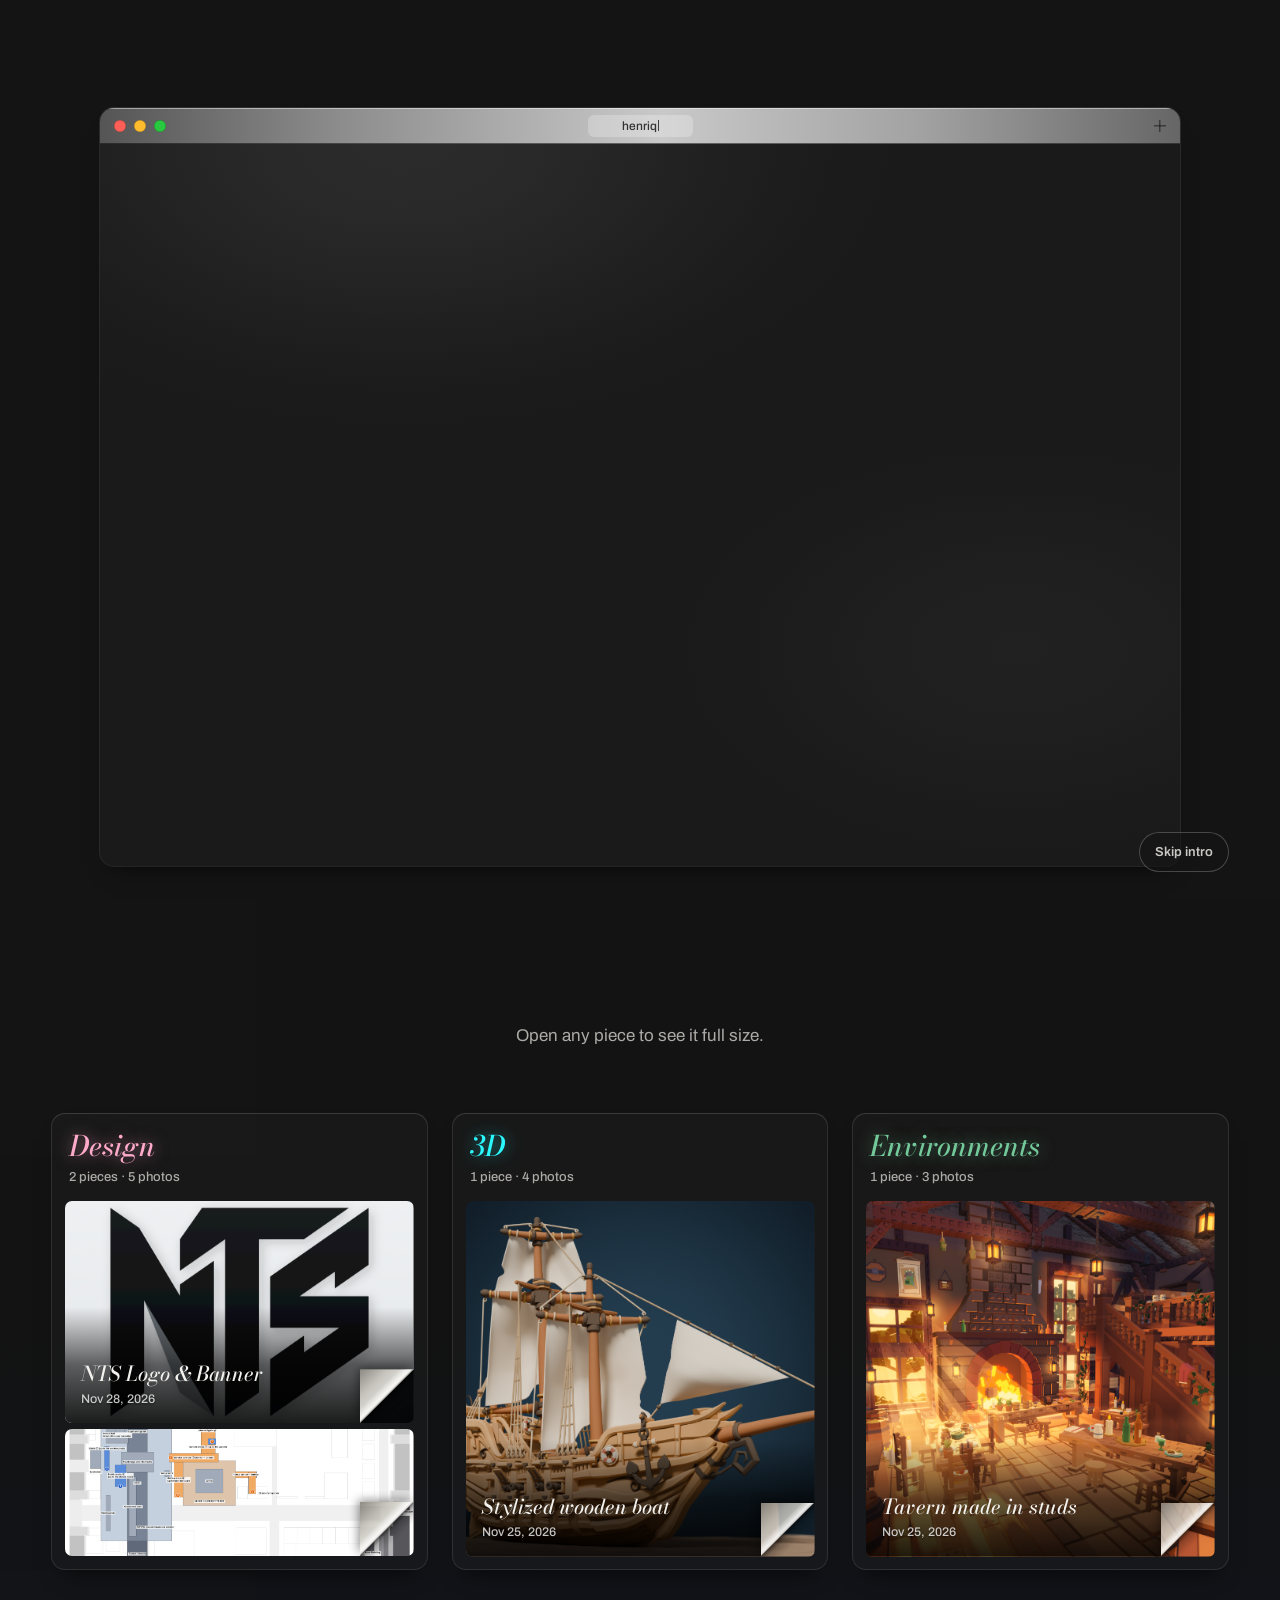
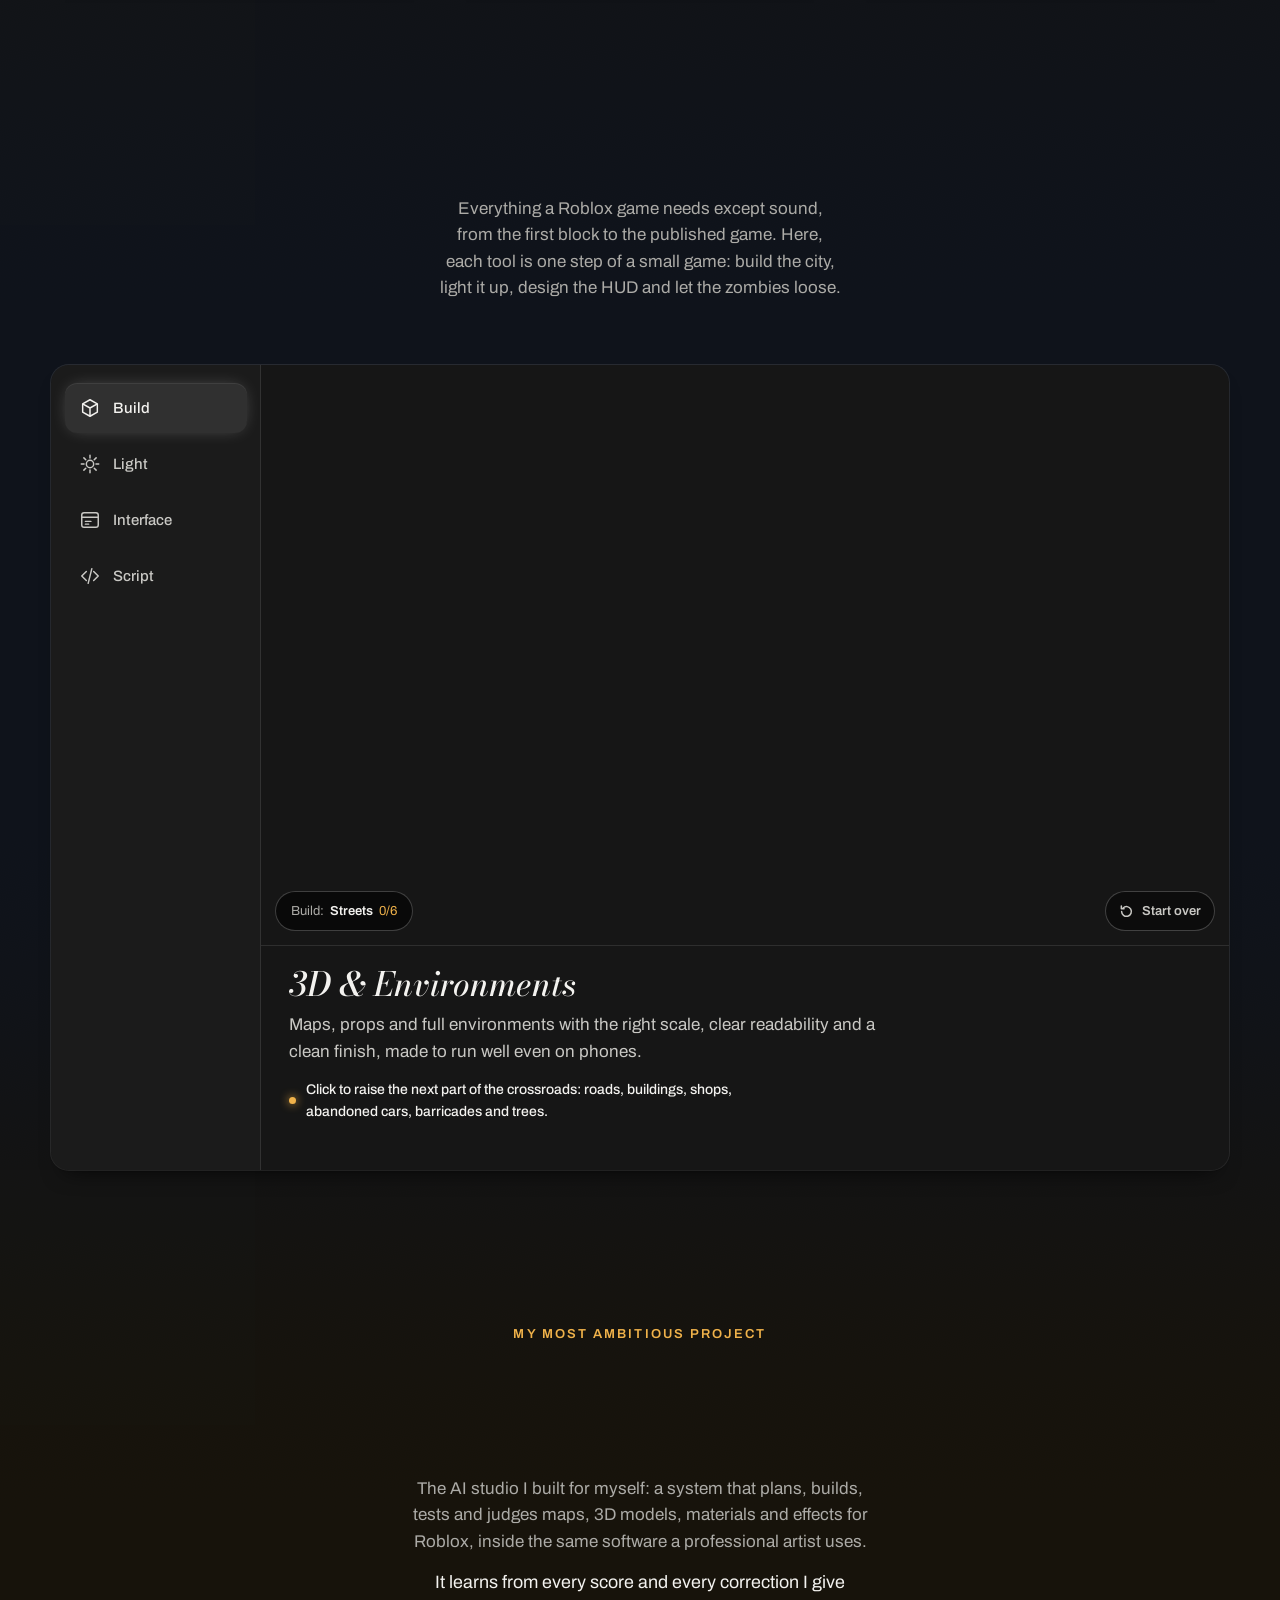
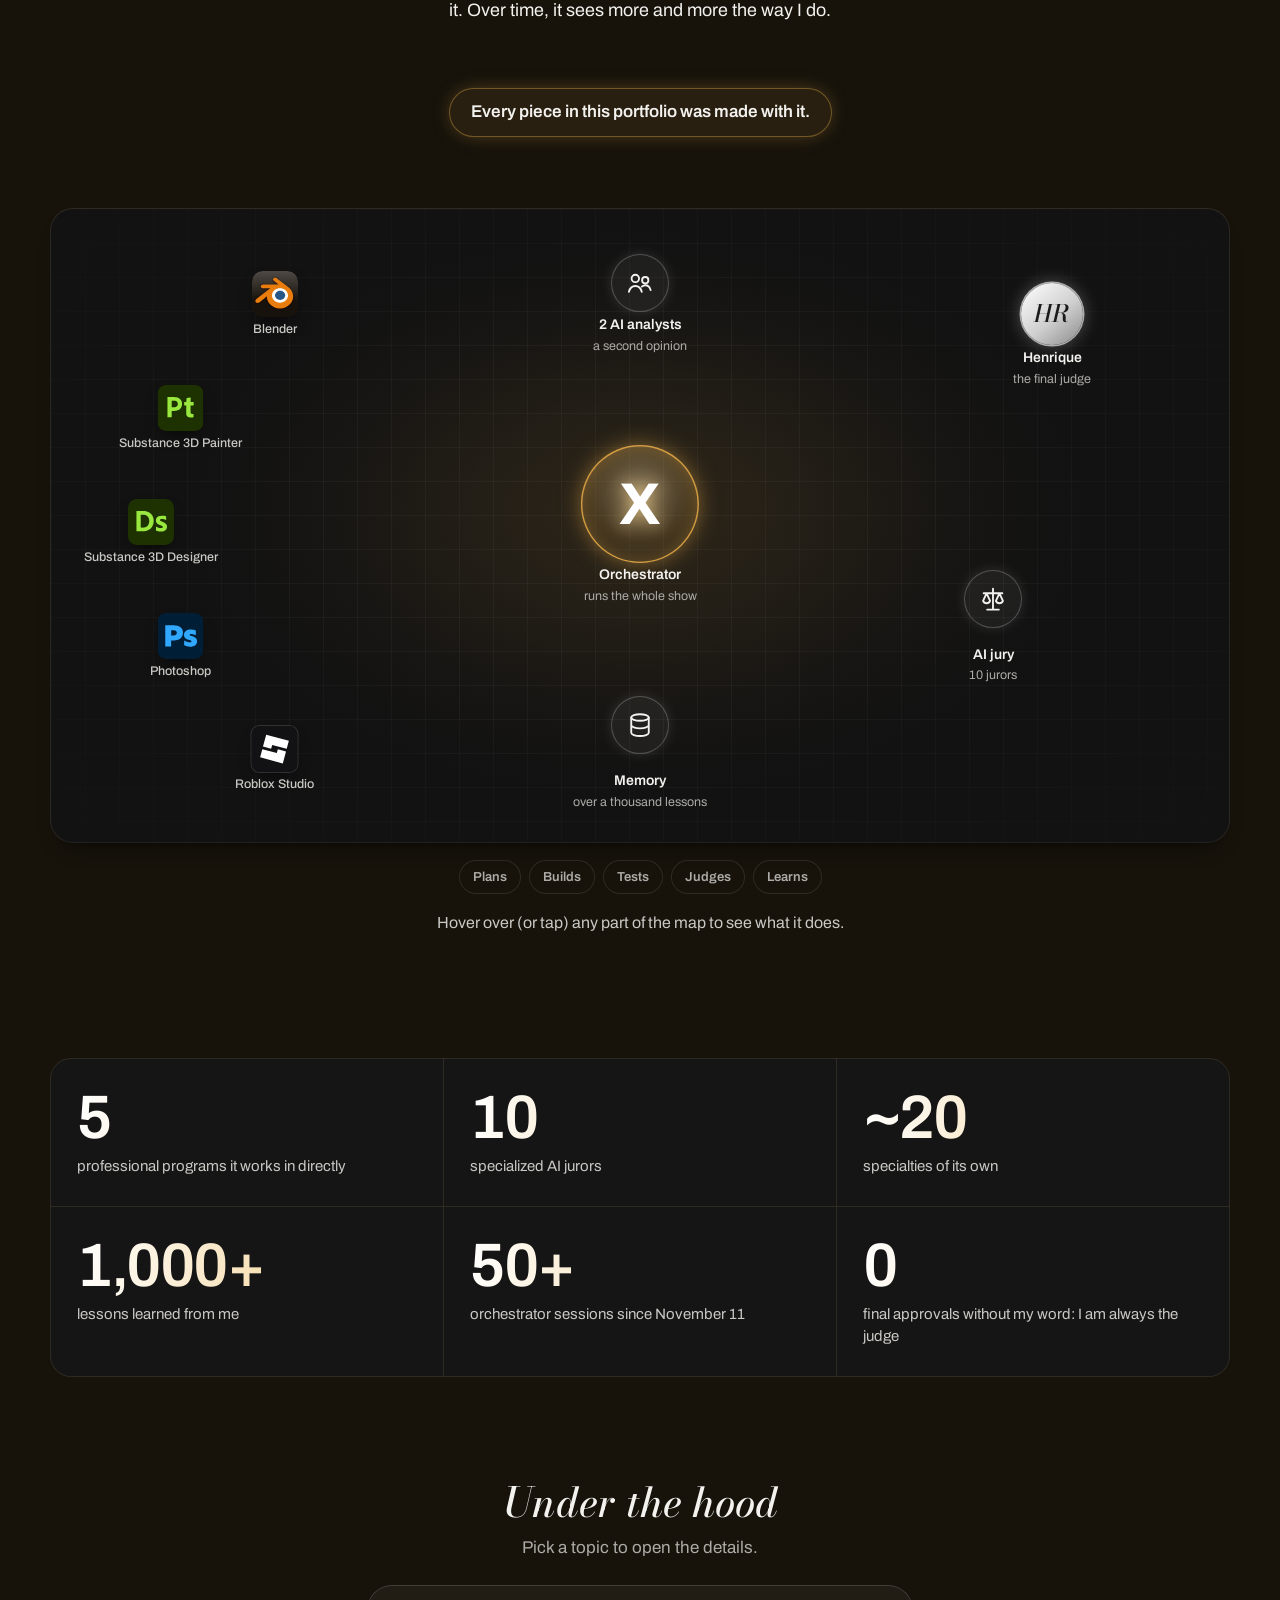
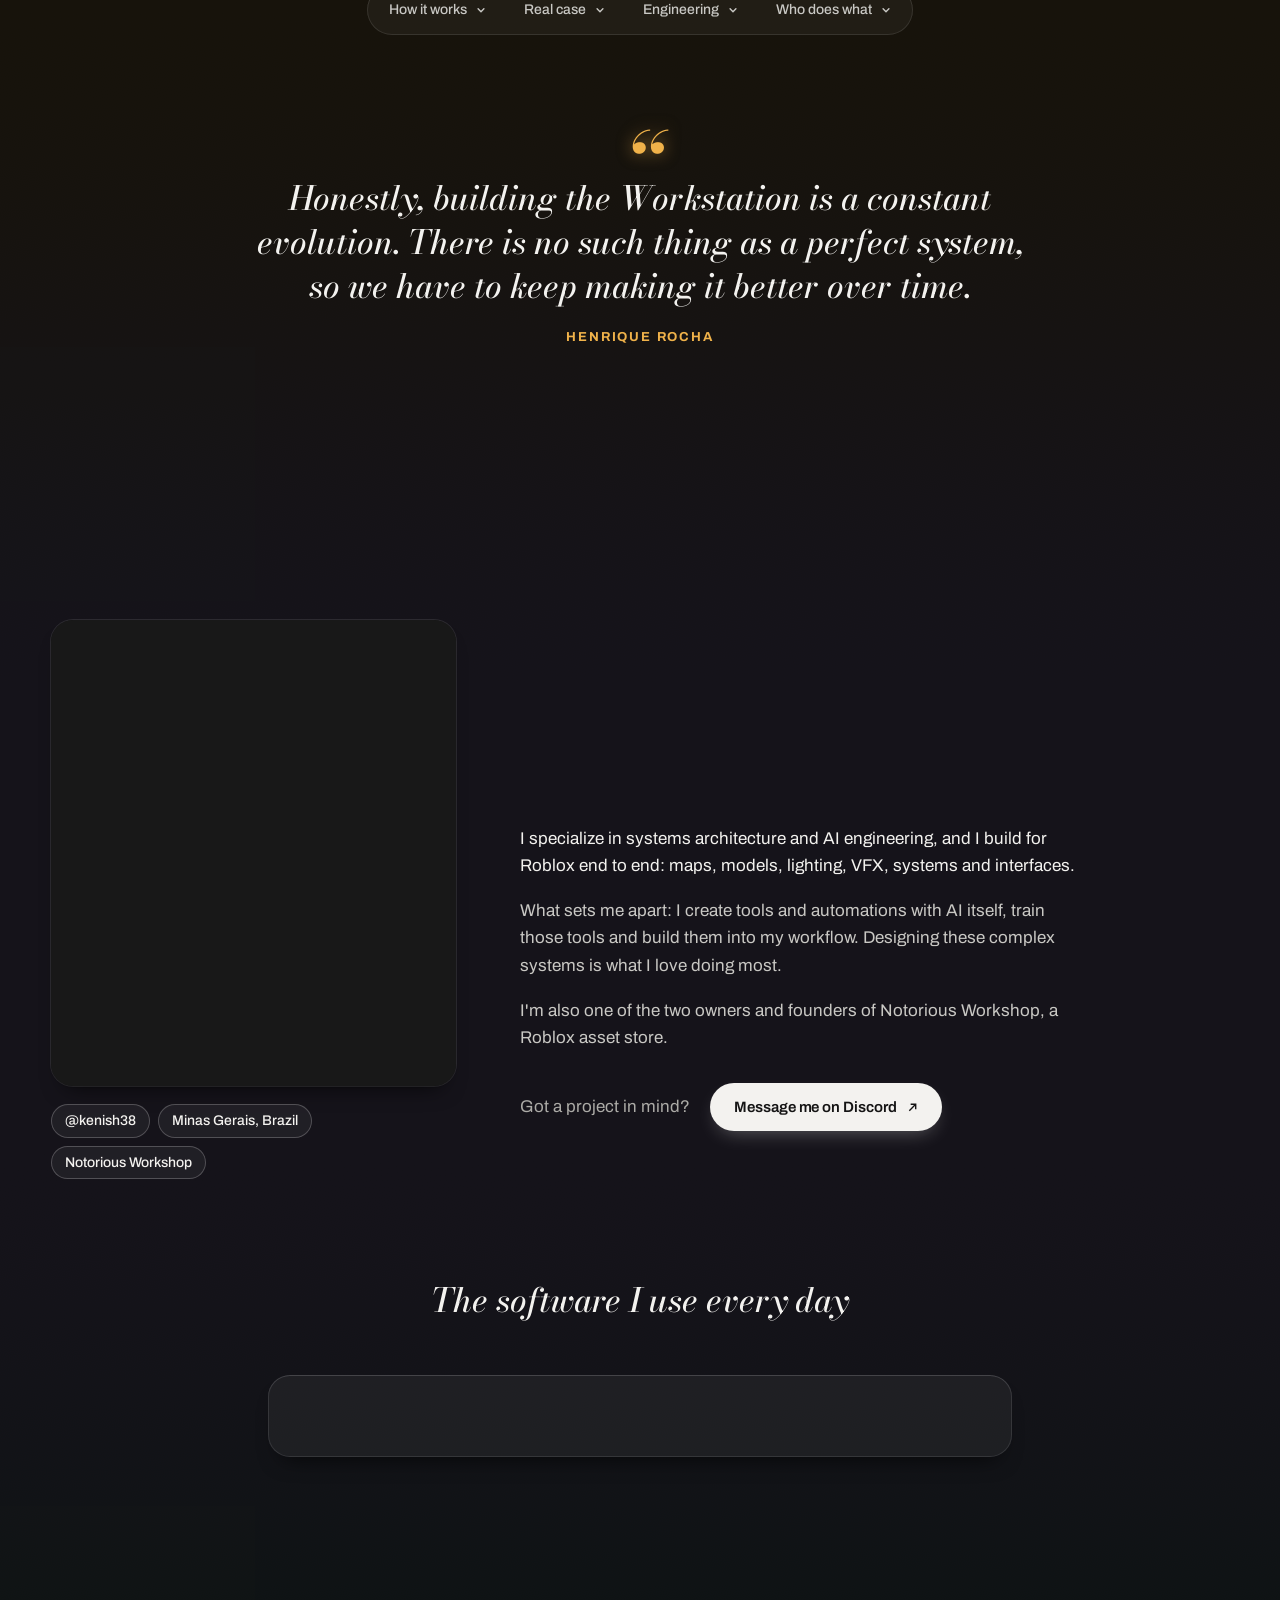
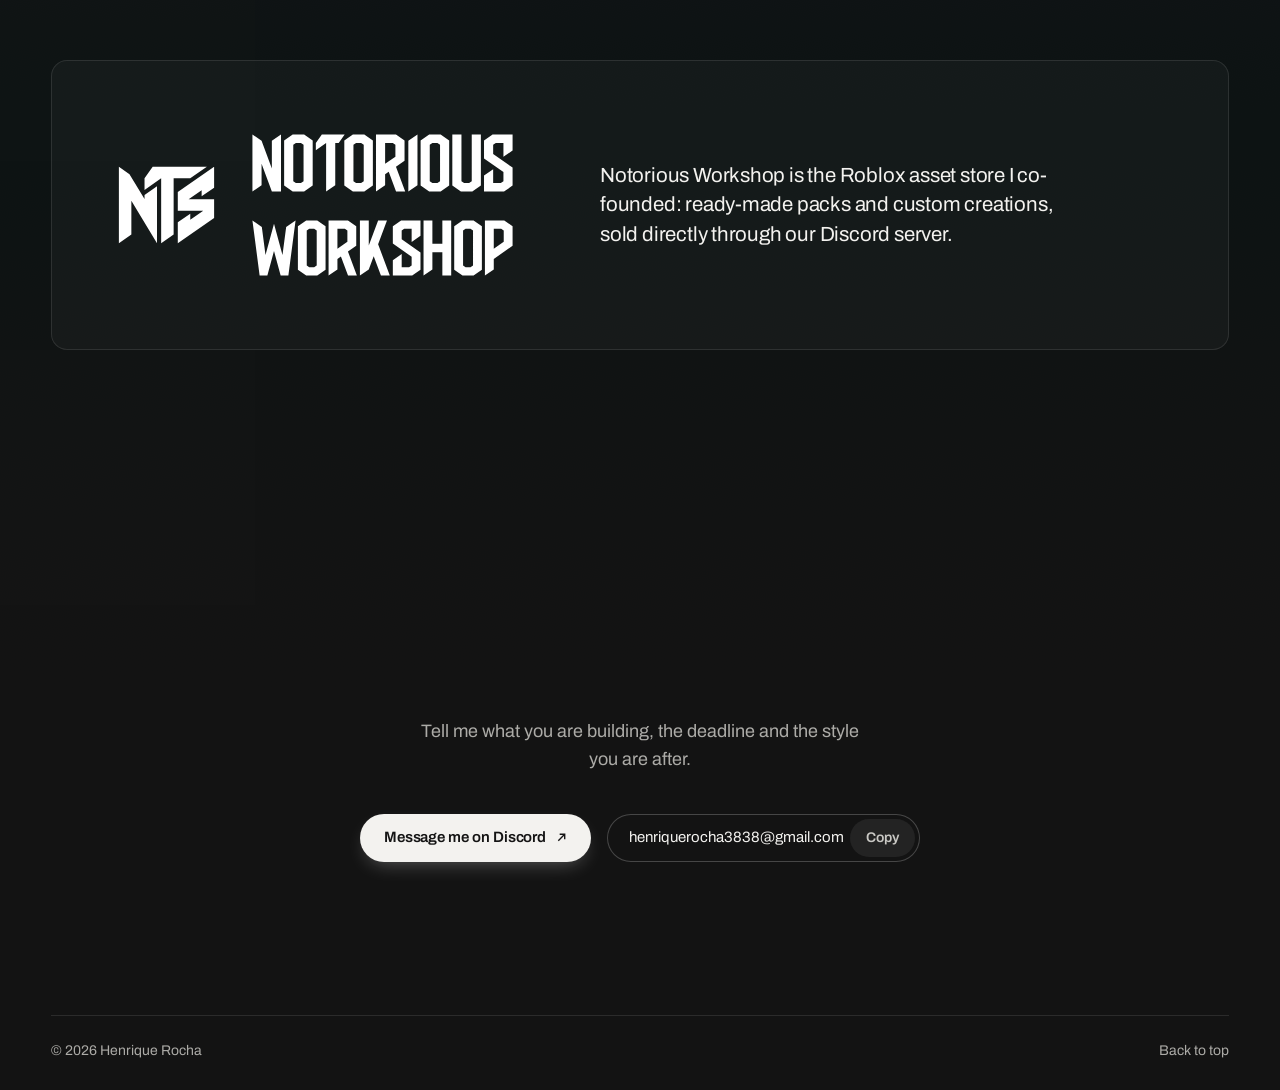
==== commit 8fda9b50: "Fogo: as chamas do cartão de baixo passam na frente do cartão de cima O canvas do fogo fica na frent" ====
--- a/index.html
+++ b/index.html
@@ -42,7 +42,7 @@
   <link rel="apple-touch-icon" href="/img/apple-touch-icon.png?v=ea2cedb4">
   <link rel="preload" href="fonts/archivo-latin.woff2" as="font" type="font/woff2" crossorigin>
   <link rel="preload" href="fonts/bodoni-moda-italic-latin.woff2" as="font" type="font/woff2" crossorigin>
-  <link rel="stylesheet" href="css/site.css?v=b7cb9f2b">
+  <link rel="stylesheet" href="css/site.css?v=34a783a5">
   <script>document.documentElement.classList.add('js');try{if(!sessionStorage.getItem('hr-intro')&&!location.hash&&!matchMedia('(prefers-reduced-motion: reduce)').matches)document.documentElement.classList.add('intro')}catch(e){}</script>
   <!-- Dados estruturados: quem é o dono da página (para buscadores e IAs). O nome dele no site é Henrique Rocha; o nome
        completo (Henrique Rocha dos Santos) e o apelido do Roblox (kenish38) ficam em alternateName, para a busca por
@@ -506,7 +506,7 @@
   <script src="js/title.js?v=e6ab614d"></script>
   <script src="js/show.js?v=8bb819ce"></script>
   <script src="js/studio.js?v=eaebf20f"></script>
-  <script src="js/fx.js?v=e6674800"></script>
+  <script src="js/fx.js?v=b5922f70"></script>
   <script src="js/about.js?v=bc6be228"></script>
   <script src="js/wsx.js?v=a14c40b5"></script>
   <script src="js/page.js?v=fd79e5bc"></script>
--- a/css/site.css
+++ b/css/site.css
@@ -271,14 +271,13 @@
    grande, e as outras menores embaixo. */
 .media { display: flex; flex-wrap: wrap; justify-content: center; gap: 24px; }
 .work { position: relative; }
-/* o fogo atrás do cartão com o mouse por cima (js/fx.js): o canvas fica embaixo dos cartões e do título da seção, então as
-   chamas passam por trás deles */
-.acard__fire { position: absolute; z-index: 0; pointer-events: none; }
-/* na troca de área, o cartão queima inteiro: as chamas ficam na frente dele, até ele virar pó; o título da seção continua
-   na frente delas */
-.acard__fire.is-engulf { z-index: 2; }
+/* o fogo do cartão (js/fx.js): o canvas fica na frente dos cartões, então as chamas de um cartão passam por cima do
+   cartão de cima (o próprio cartão o fogo de passar o mouse não cobre: ele é desenhado só fora dele; na troca de área, o
+   cartão queima inteiro). O JavaScript põe o z-index de cada um: 2 na primeira fileira, 3 na segunda... (a de baixo fica
+   na frente). O título da seção fica na frente de todos. */
+.acard__fire { position: absolute; z-index: 2; pointer-events: none; }
 .work .media, .work .section__head, .work__gone { position: relative; z-index: 1; }
-.work .section__head { z-index: 3; }        /* na frente também do fogo do cartão inteiro (.acard__fire.is-engulf) */
+.work .section__head { z-index: 24; }       /* na frente do fogo de todas as fileiras (abaixo do pó, 25, e da barra do topo, 30) */
 /* o aviso de quem abriu o link de um trabalho que saiu do portfólio */
 .work__gone { width: fit-content; max-width: 100%; margin: -8px auto 32px; padding: 10px 18px; border-radius: 999px; background: rgba(255, 255, 255, 0.045); box-shadow: inset 0 0 0 1px var(--line); font-size: 14px; color: var(--soft); text-align: center; }
 .work__gone[hidden] { display: none; }
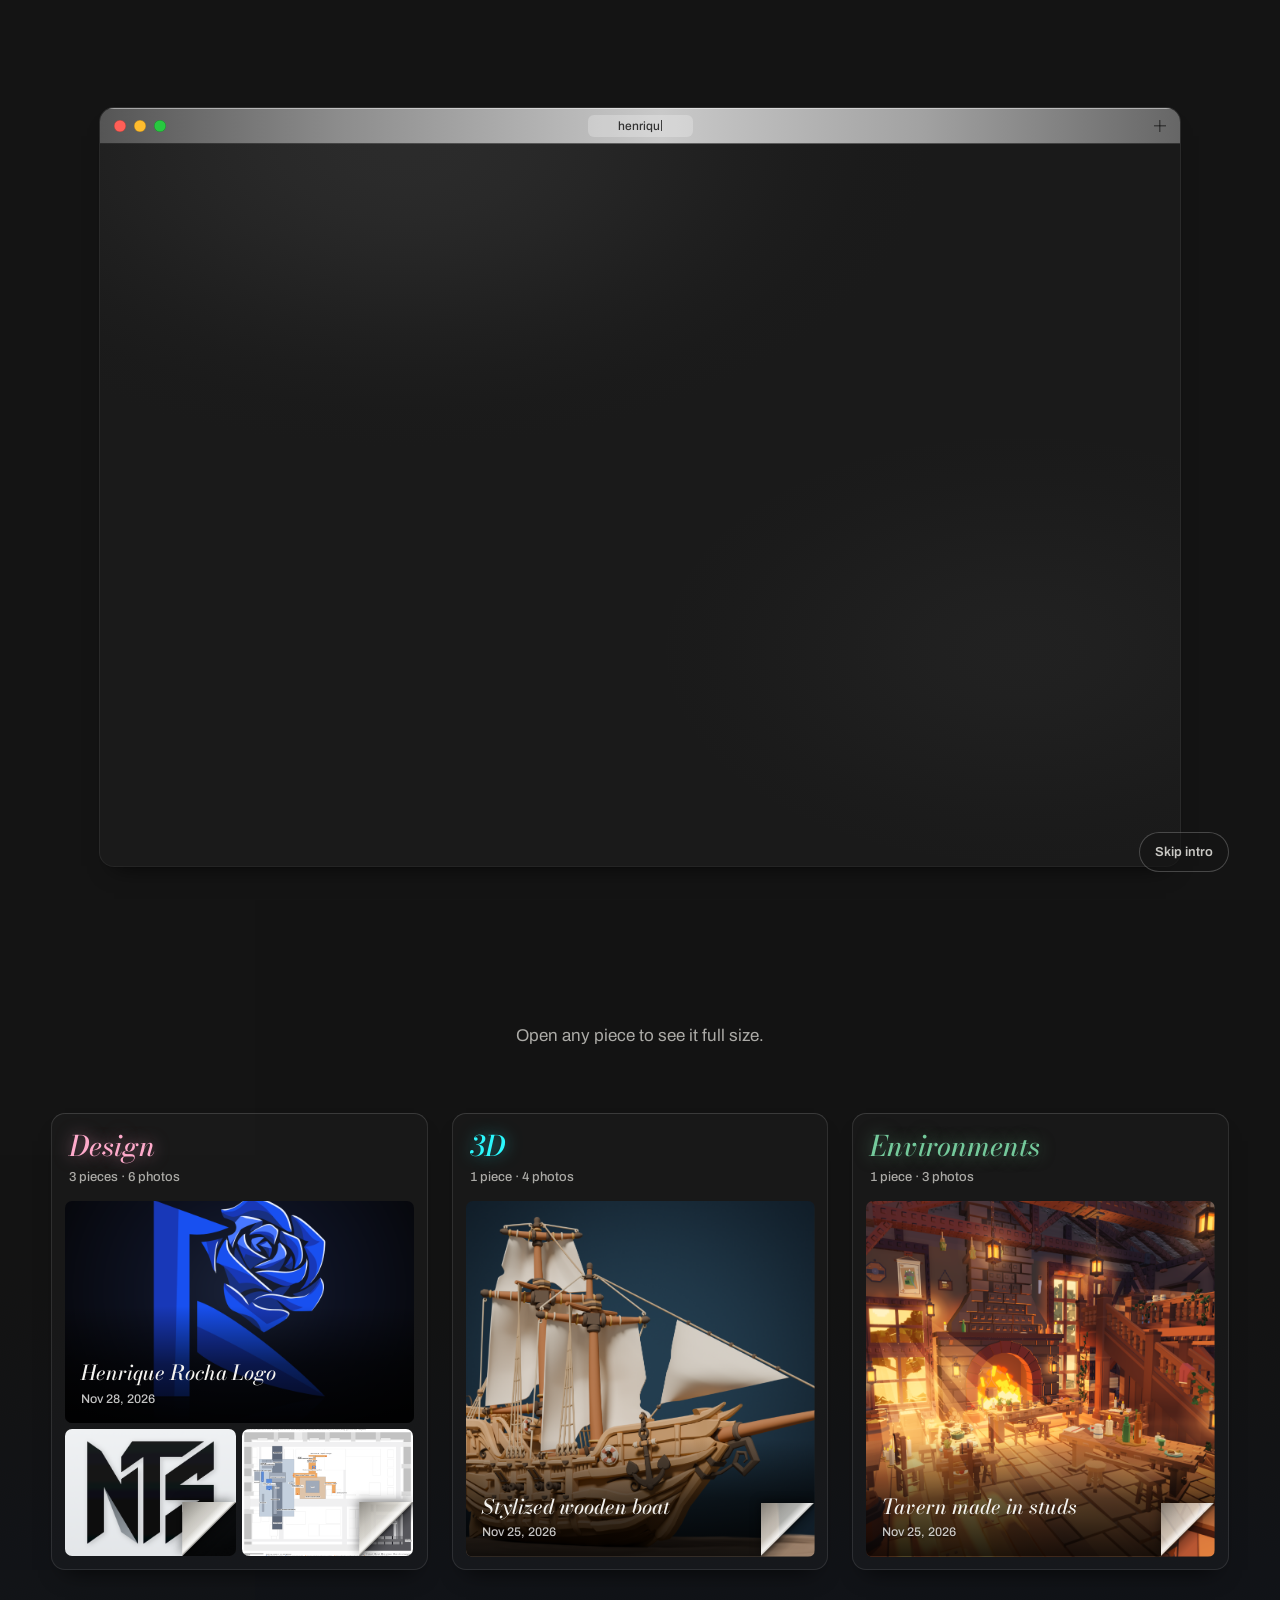
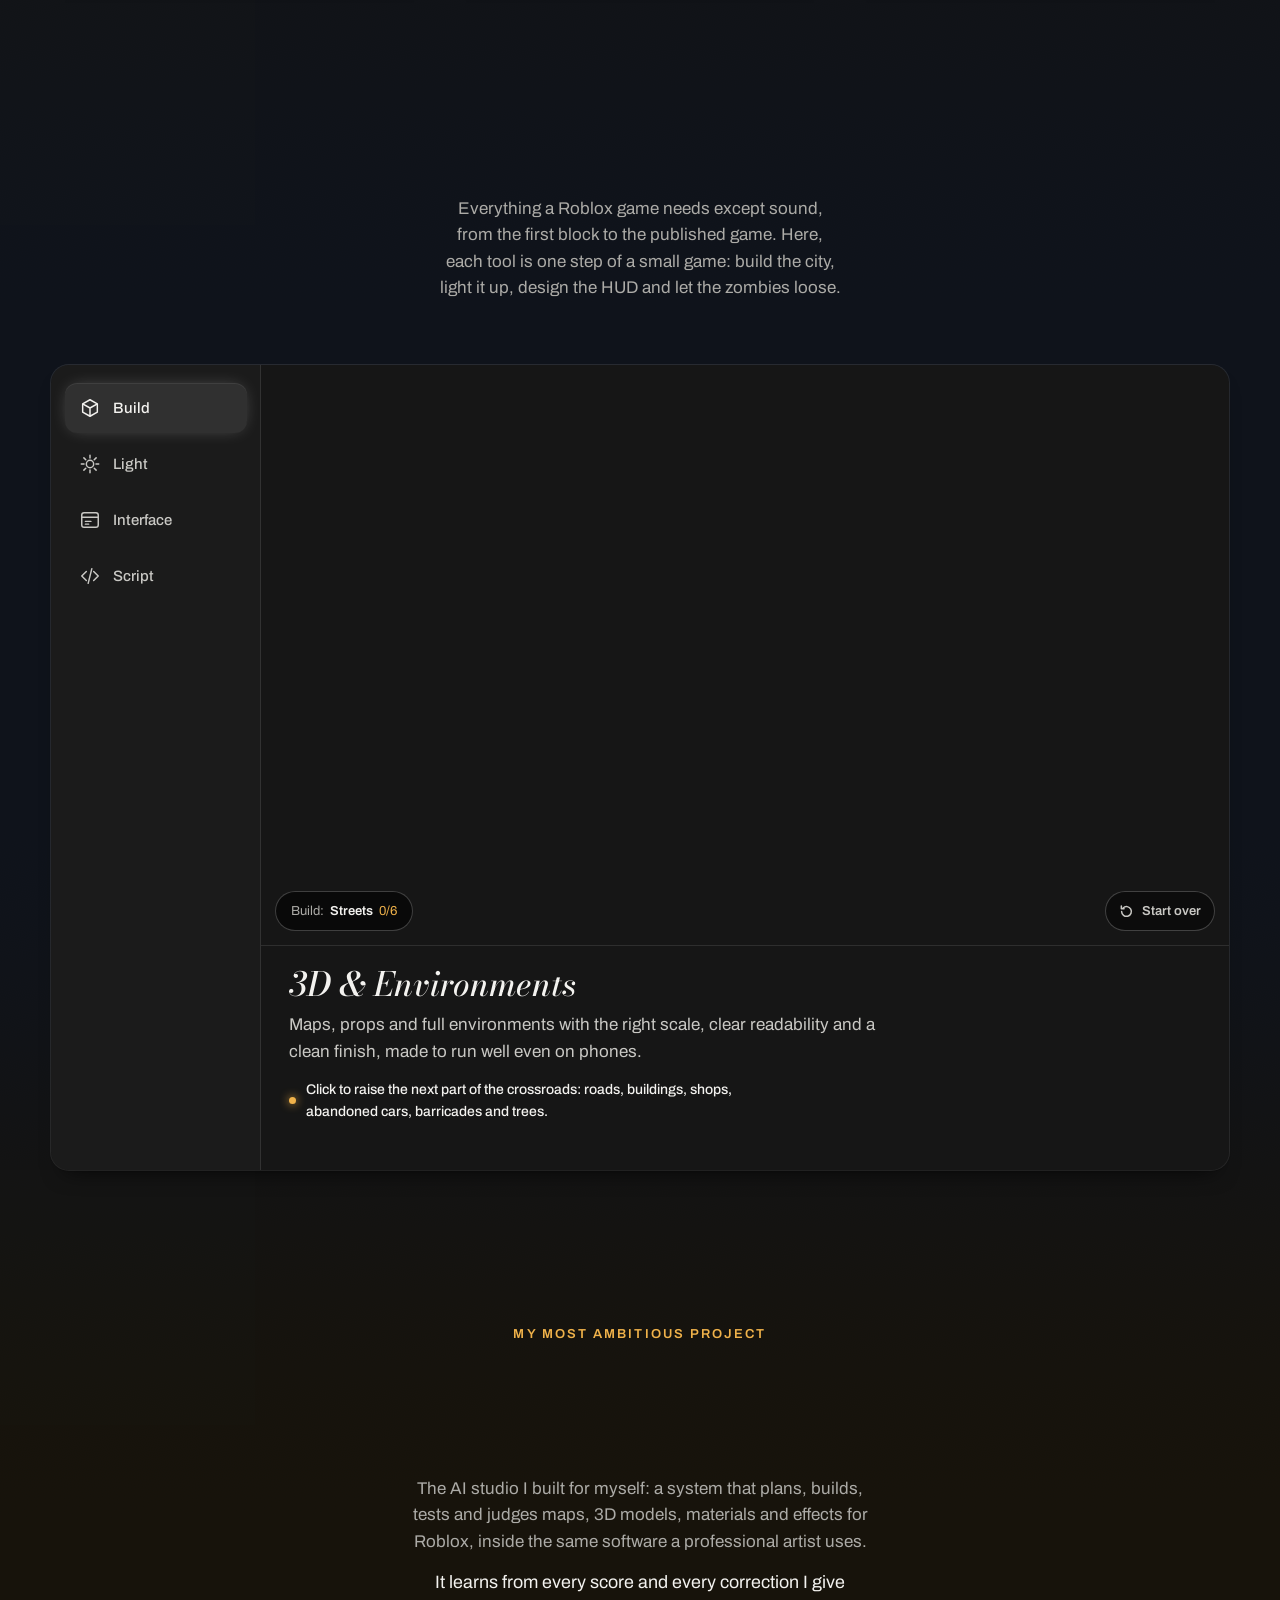
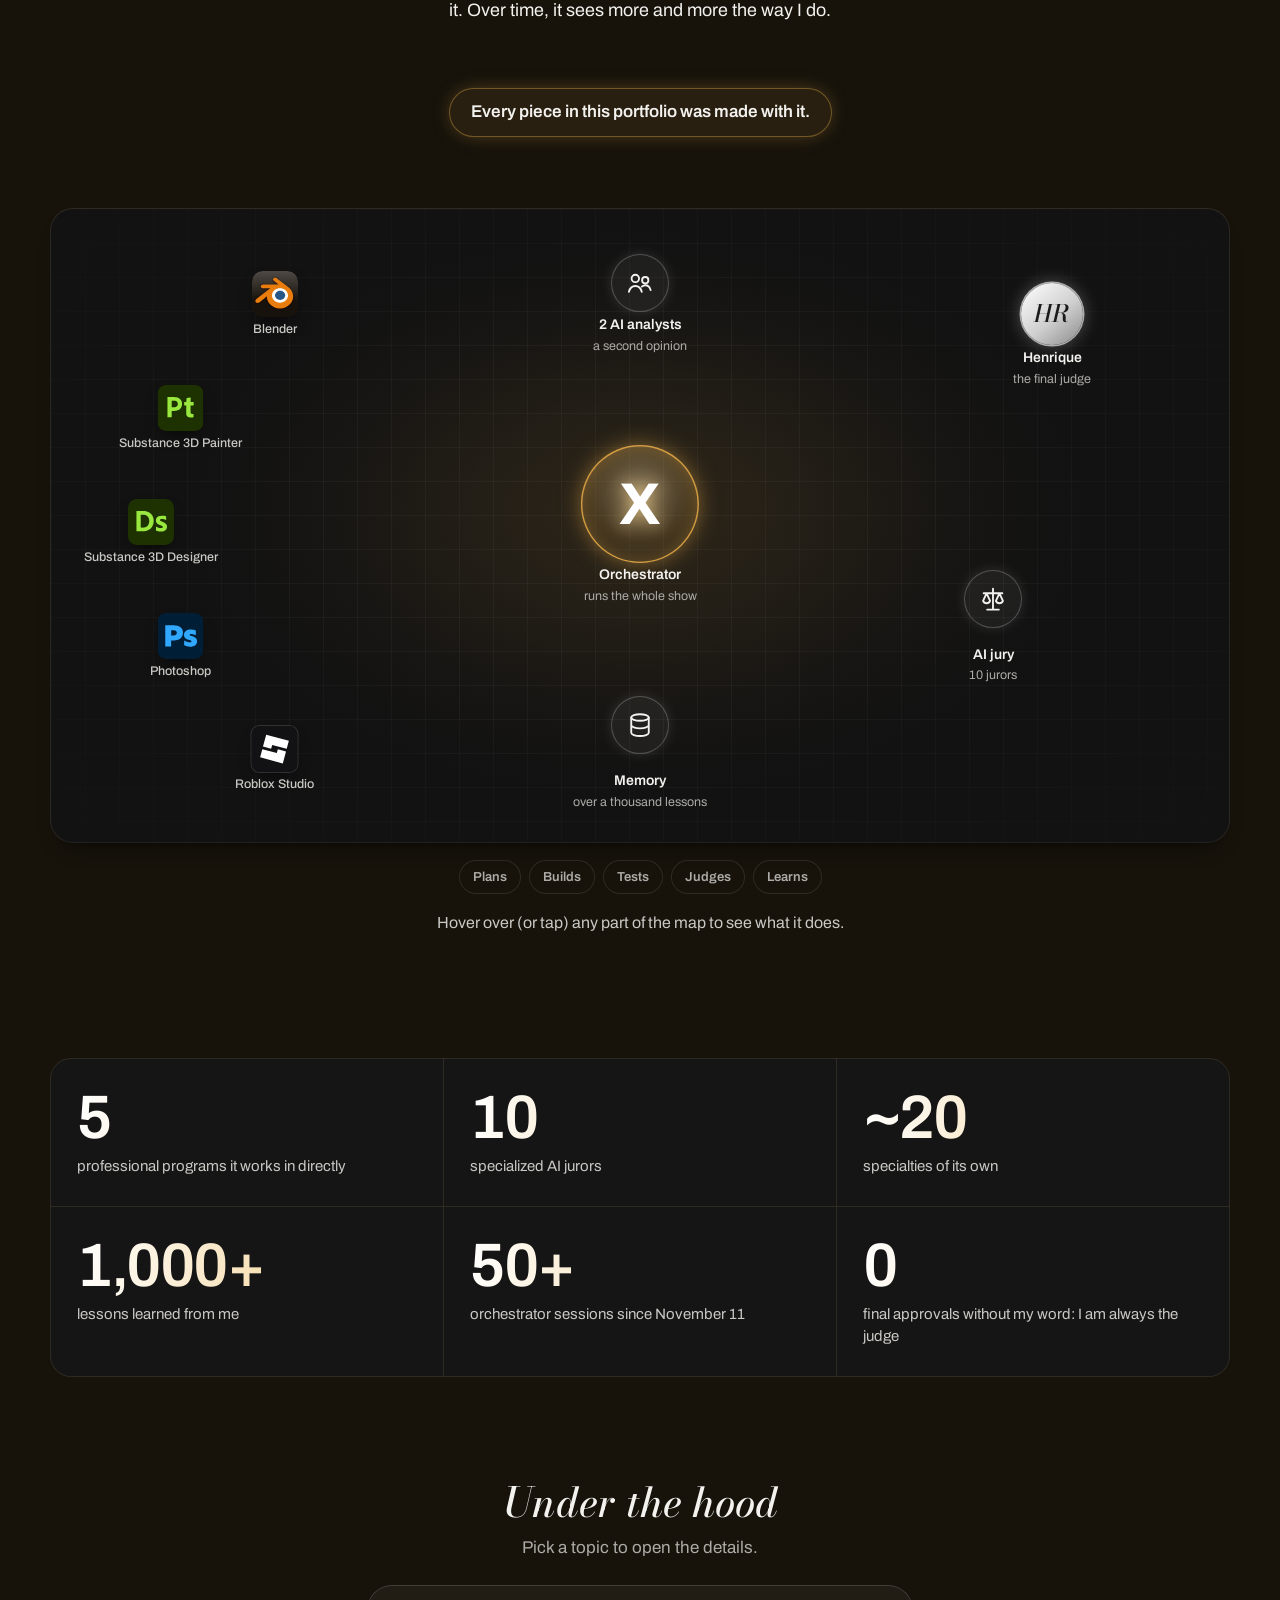
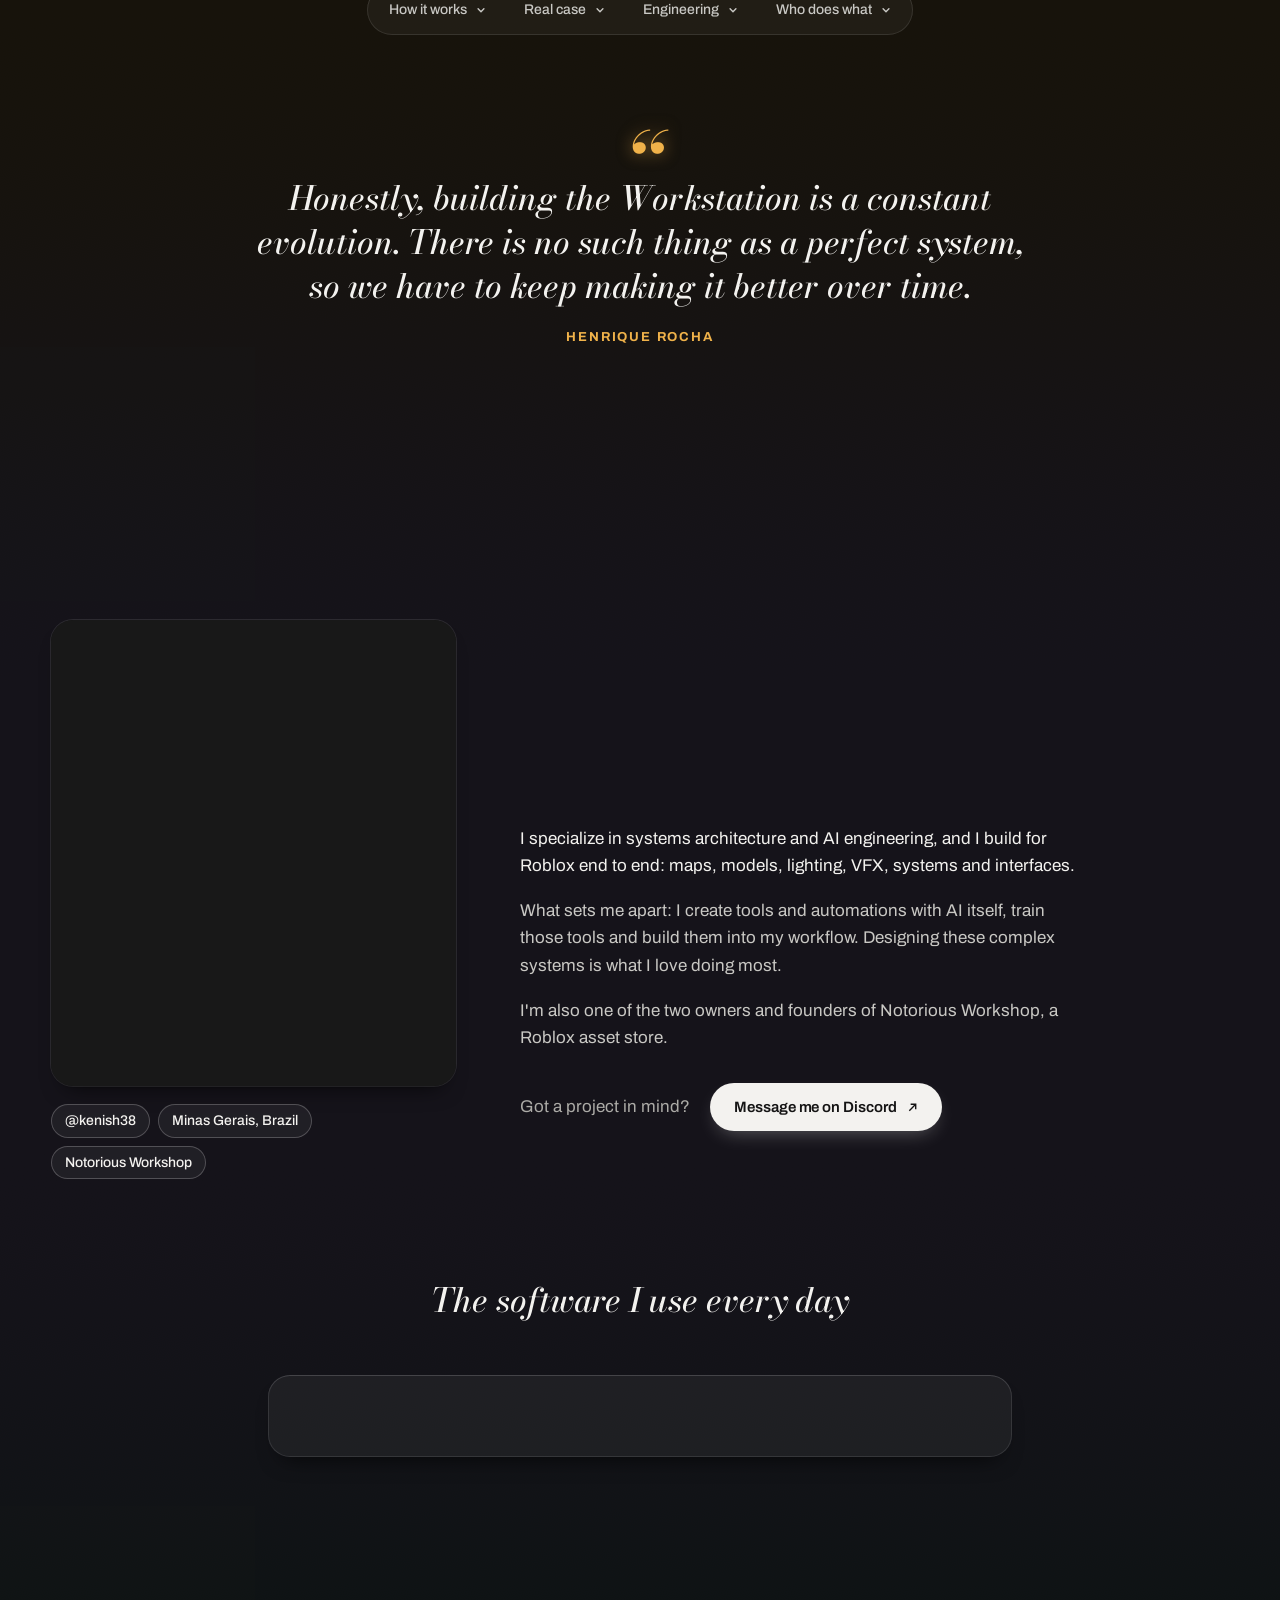
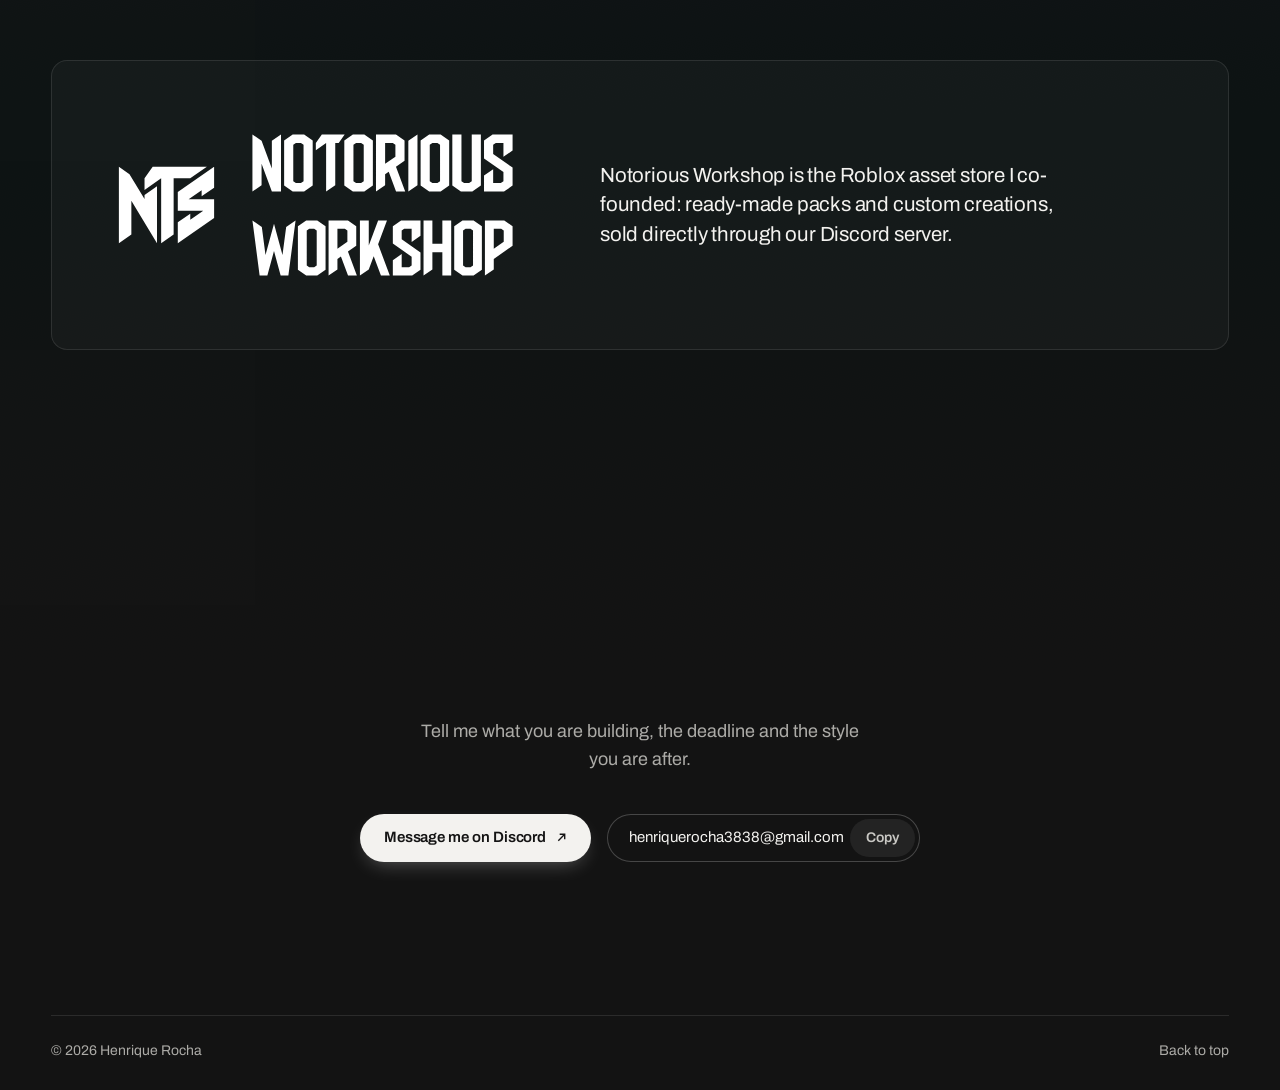
==== commit d4d7d0af: "Portfólio: 1 novo, ícone do site novo (pelo painel)" ====
--- a/index.html
+++ b/index.html
@@ -37,9 +37,9 @@
   <link rel="me" href="https://www.roblox.com/users/3749374809/profile">
   <link rel="me" href="https://discord.com/users/992401997309415424">
   <link rel="alternate" type="text/plain" href="/llms.txt" title="Henrique Rocha, in plain text">
-  <link rel="icon" type="image/svg+xml" href="/img/favicon.svg?v=a63565d4">
-  <link rel="icon" type="image/png" sizes="32x32" href="/img/favicon-32.png?v=ddd7d2b8">
-  <link rel="apple-touch-icon" href="/img/apple-touch-icon.png?v=ea2cedb4">
+  <link rel="icon" type="image/svg+xml" href="/img/favicon.svg?v=e27b727f">
+  <link rel="icon" type="image/png" sizes="32x32" href="/img/favicon-32.png?v=43eb8344">
+  <link rel="apple-touch-icon" href="/img/apple-touch-icon.png?v=7cc9348f">
   <link rel="preload" href="fonts/archivo-latin.woff2" as="font" type="font/woff2" crossorigin>
   <link rel="preload" href="fonts/bodoni-moda-italic-latin.woff2" as="font" type="font/woff2" crossorigin>
   <link rel="stylesheet" href="css/site.css?v=34a783a5">
@@ -188,6 +188,11 @@
       <noscript>
         <ul class="work__text">
           <li>
+            <a href="/media/logo-com-fundo-degrade-mx0ia7n00.webp"><img src="/media/logo-com-fundo-degrade-mx0ia7n00-mini.webp" alt="Henrique Rocha Logo" loading="lazy"></a>
+            <h3><a href="https://henriquerocha.dev.br/w/mx0ia7n00">Henrique Rocha Logo</a></h3>
+            <p>Design · November 28, 2026 · <span lang="pt-BR">Logo Henrique Rocha</span></p>
+          </li>
+          <li>
             <a href="/media/nts-icone-discord-branco-mwzvbezu5.webp"><img src="/media/nts-icone-discord-branco-mwzvbezu5-mini.webp" alt="NTS Logo &amp; Banner" loading="lazy"></a>
             <h3><a href="https://henriquerocha.dev.br/w/mwzv1vqr0">NTS Logo &amp; Banner</a></h3>
             <p>Design · November 28, 2026 · <span lang="pt-BR">Logo e Banner NTS</span></p>
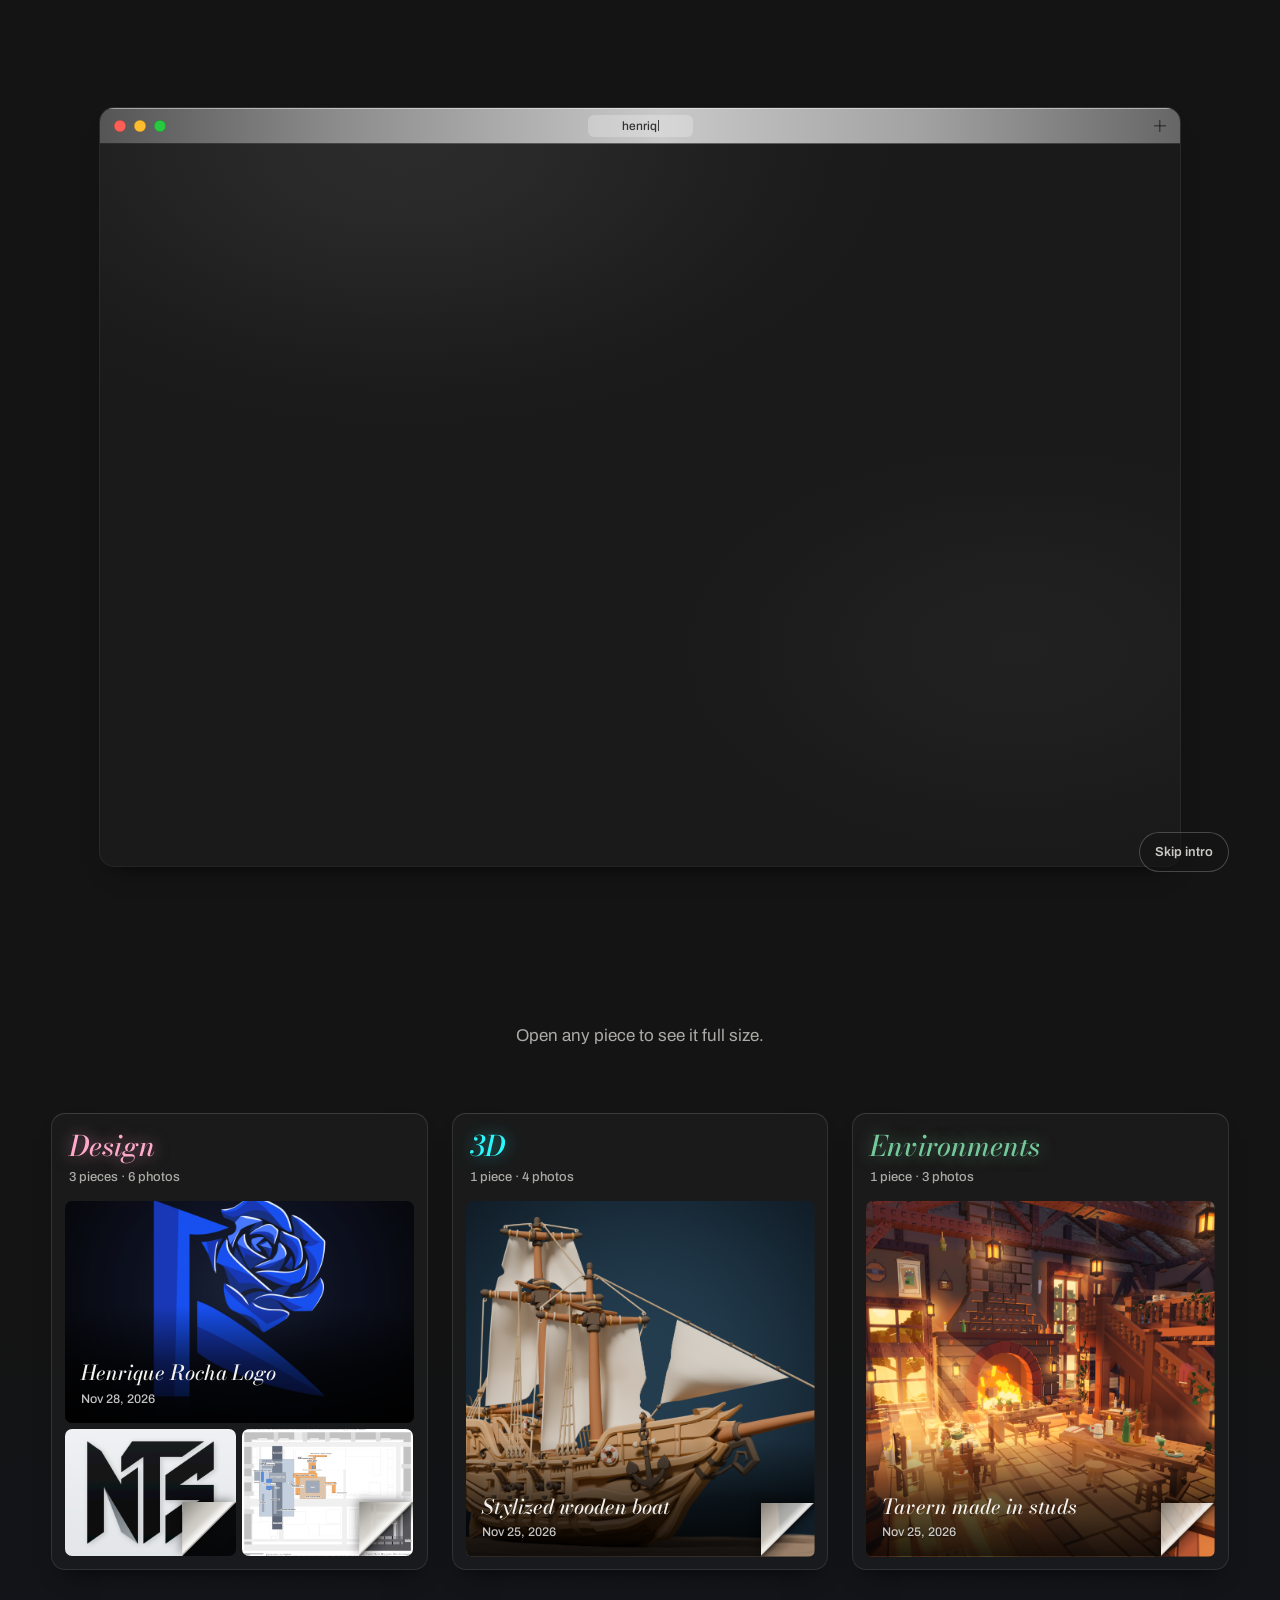
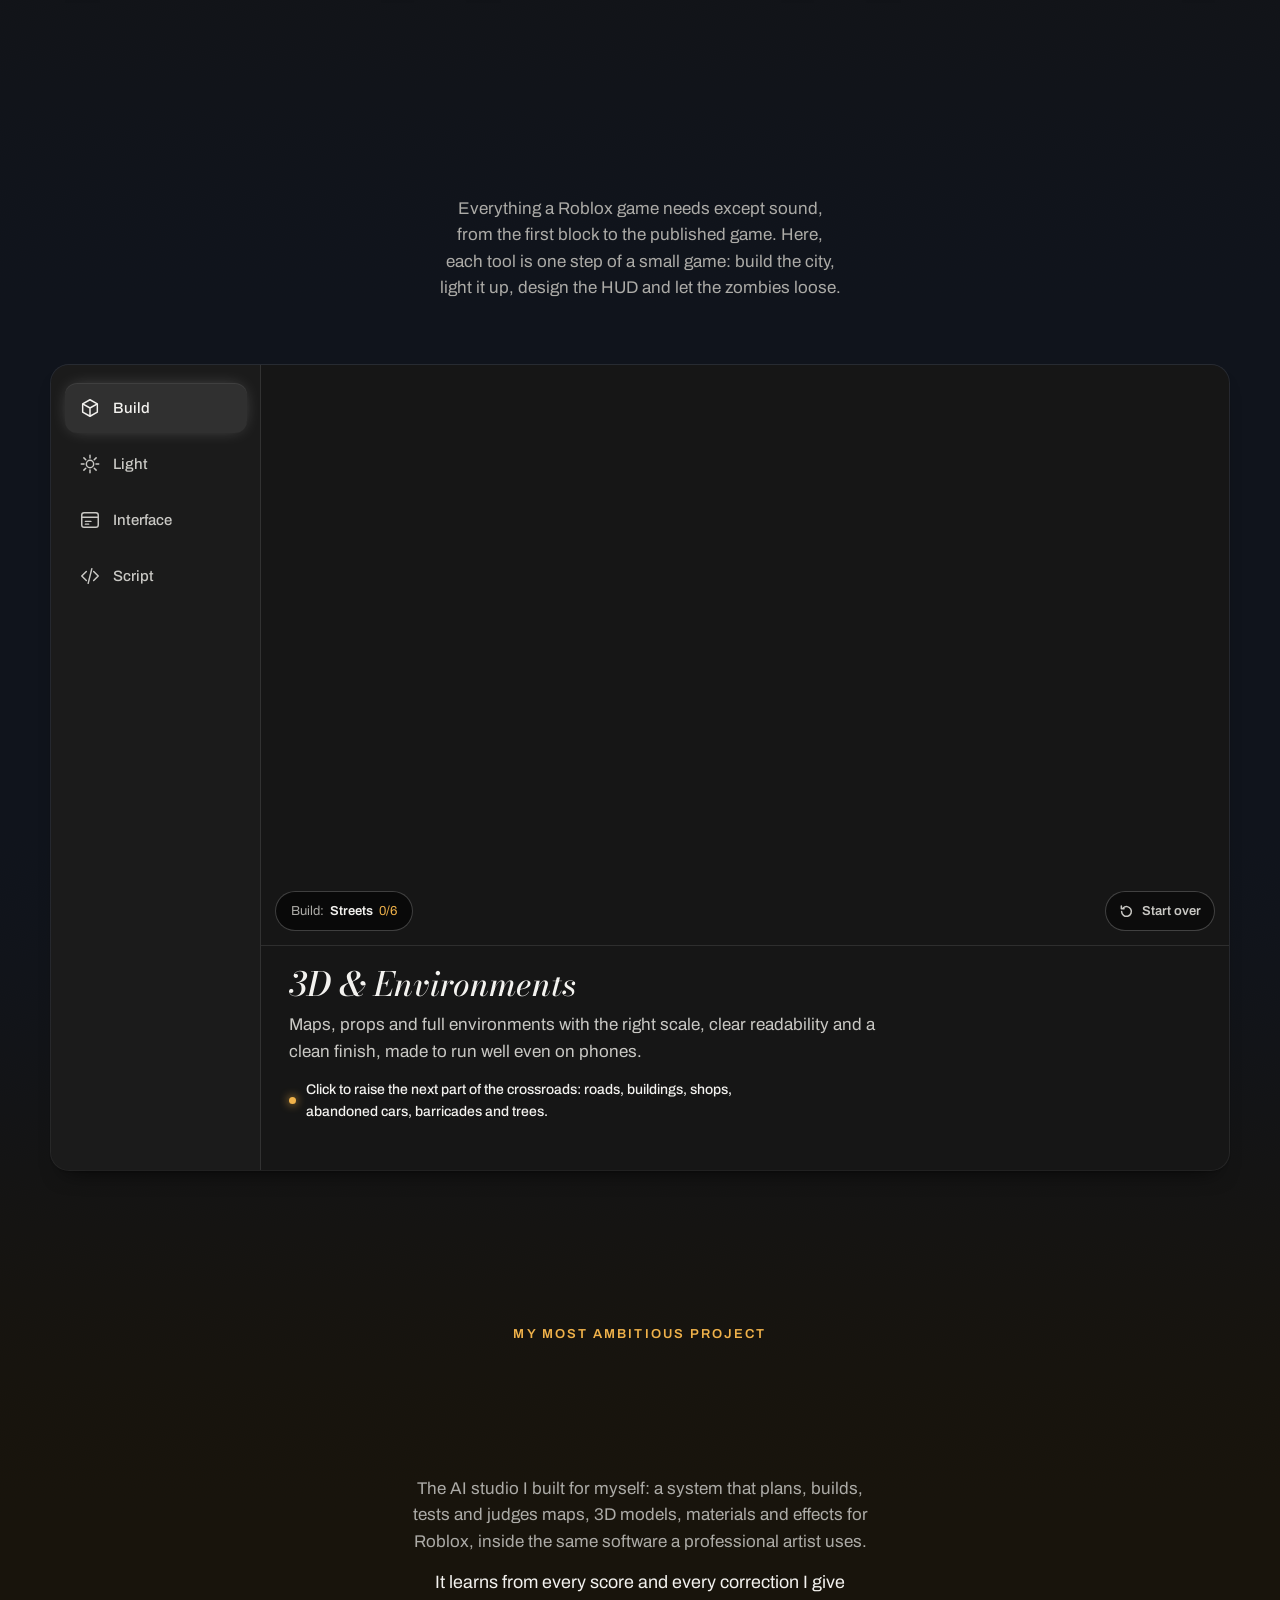
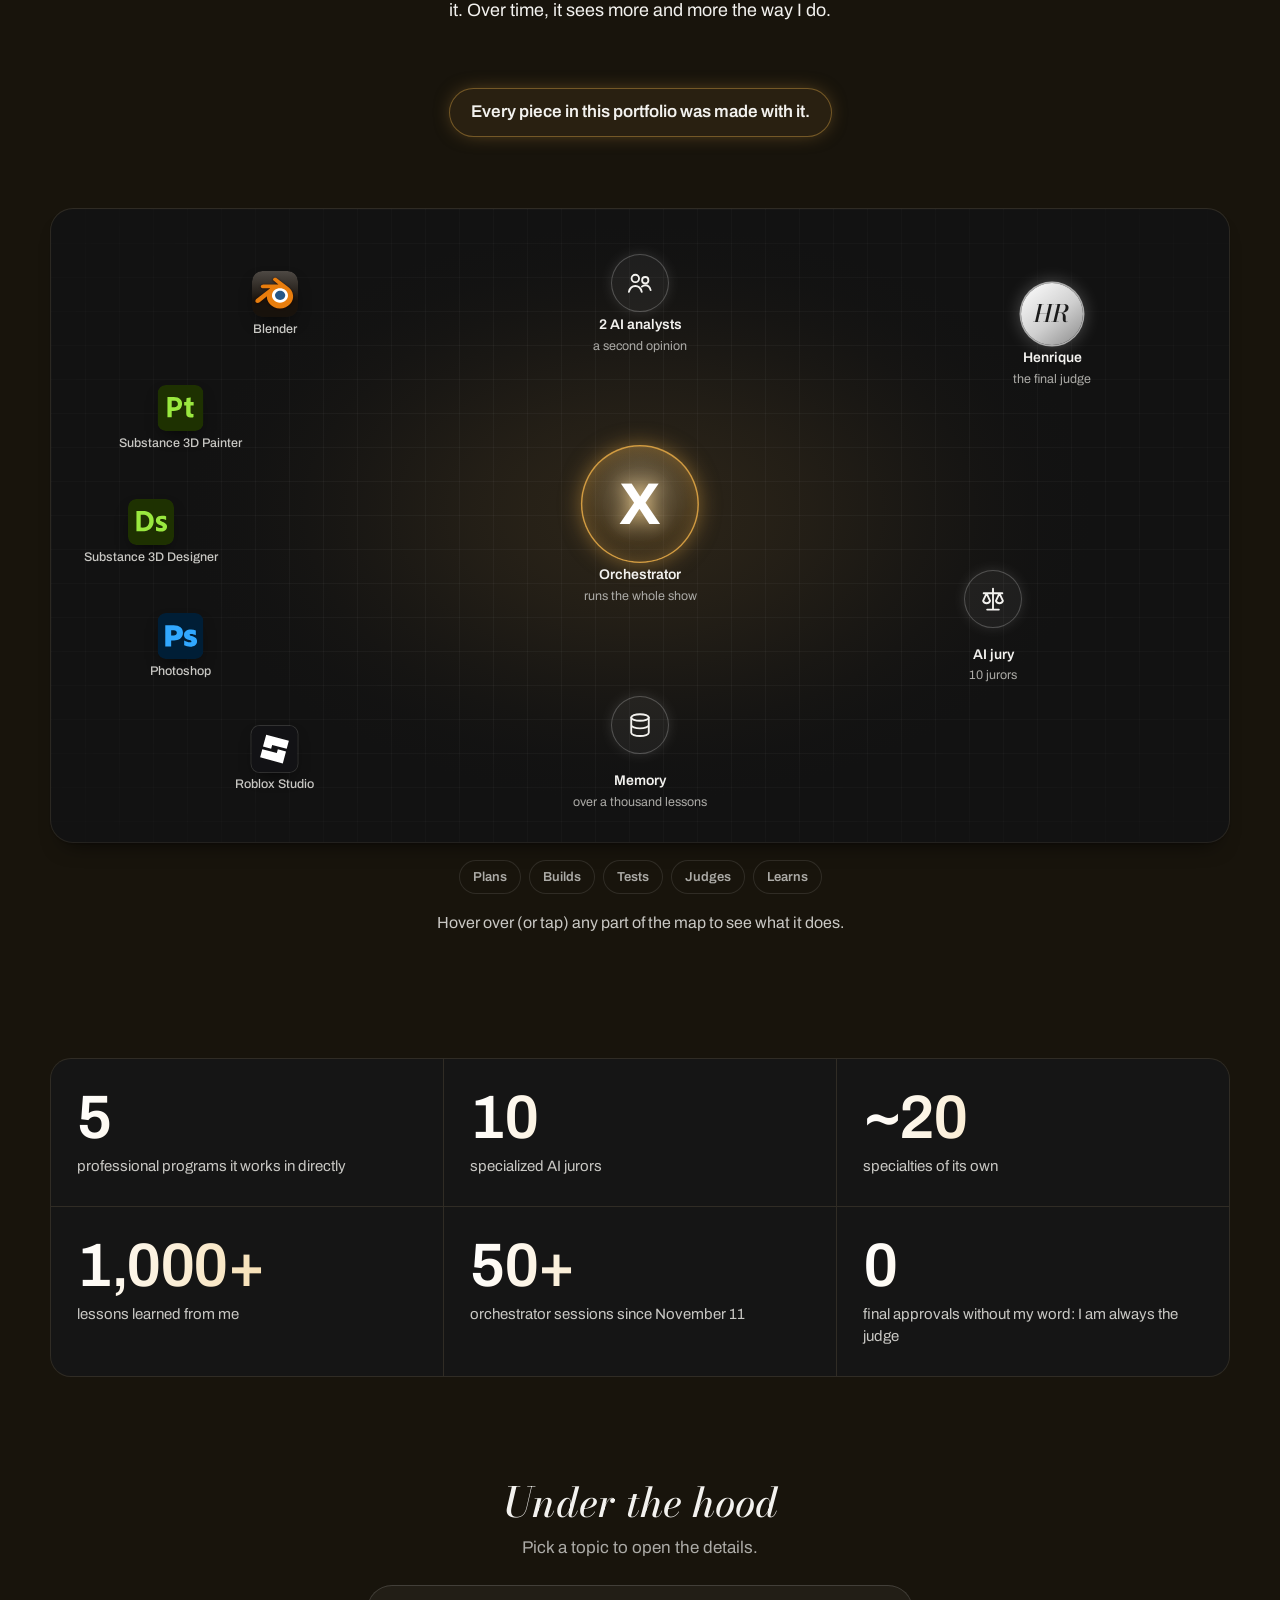
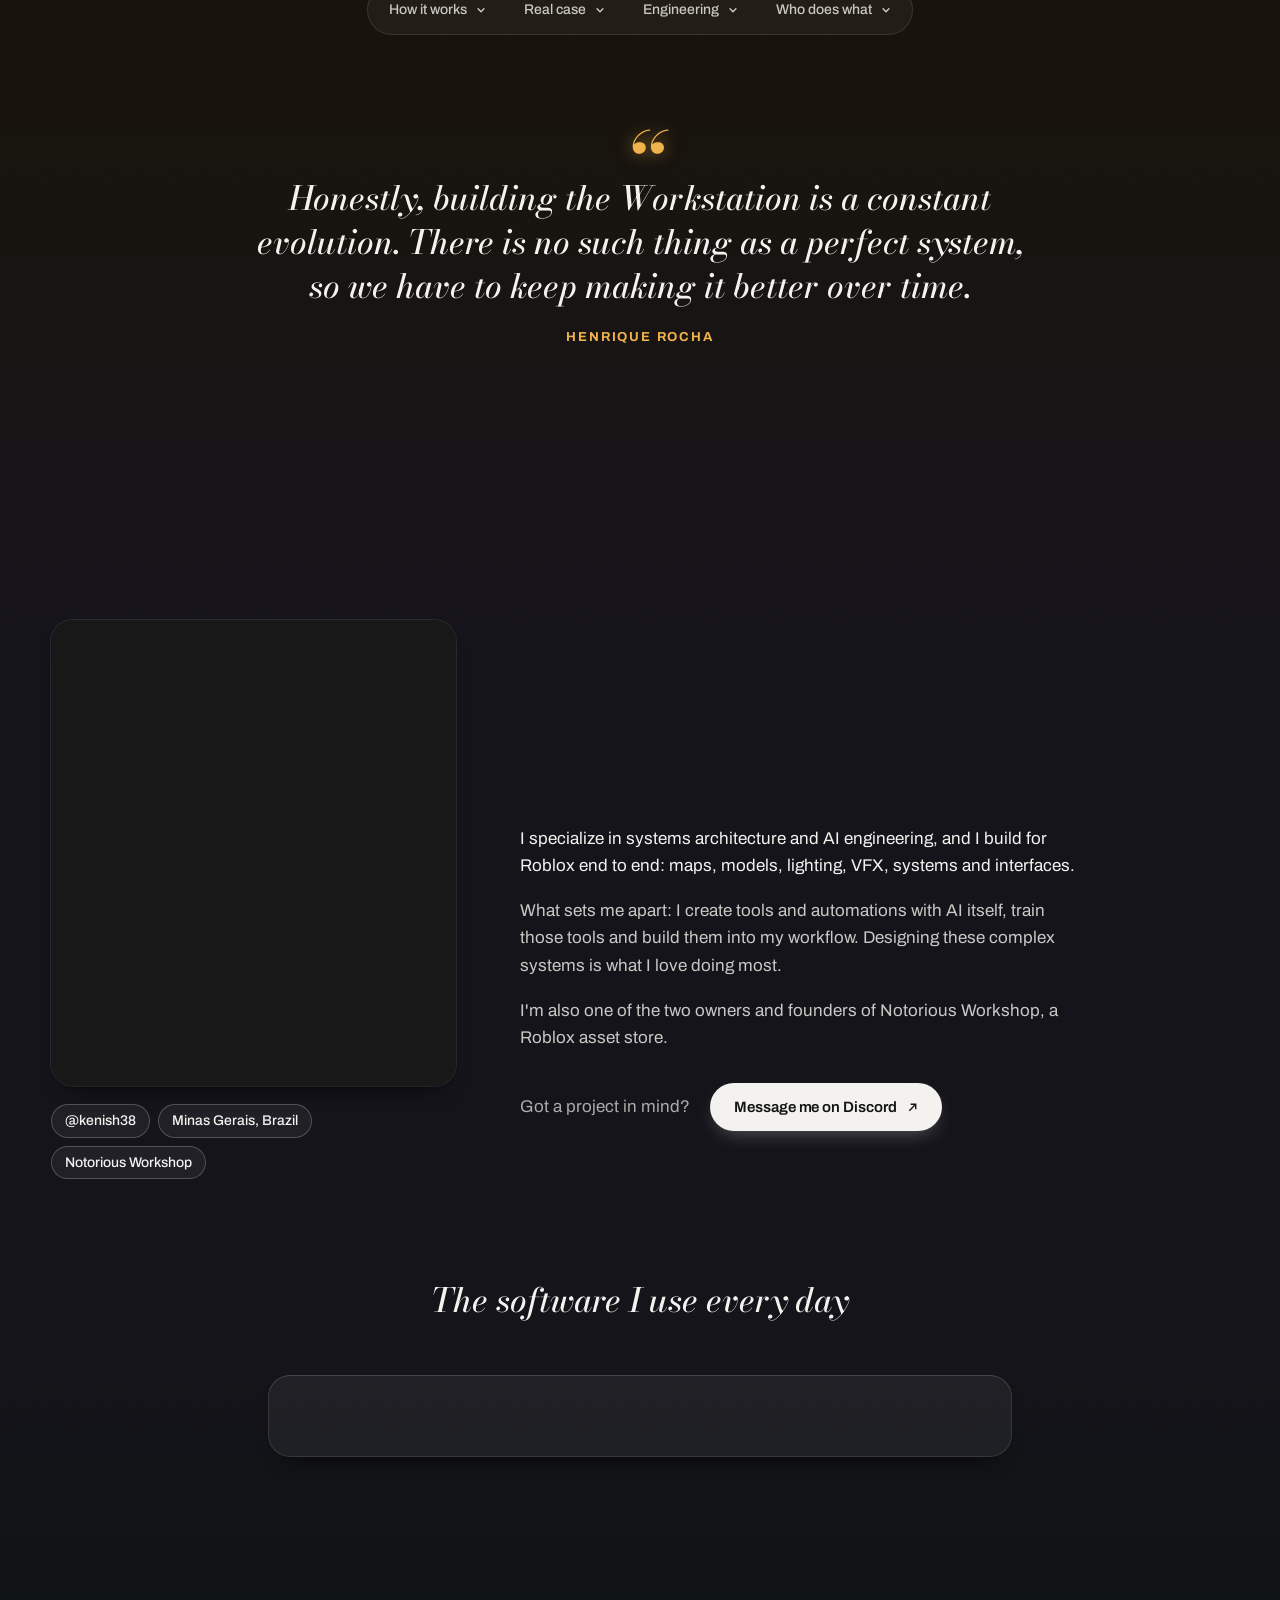
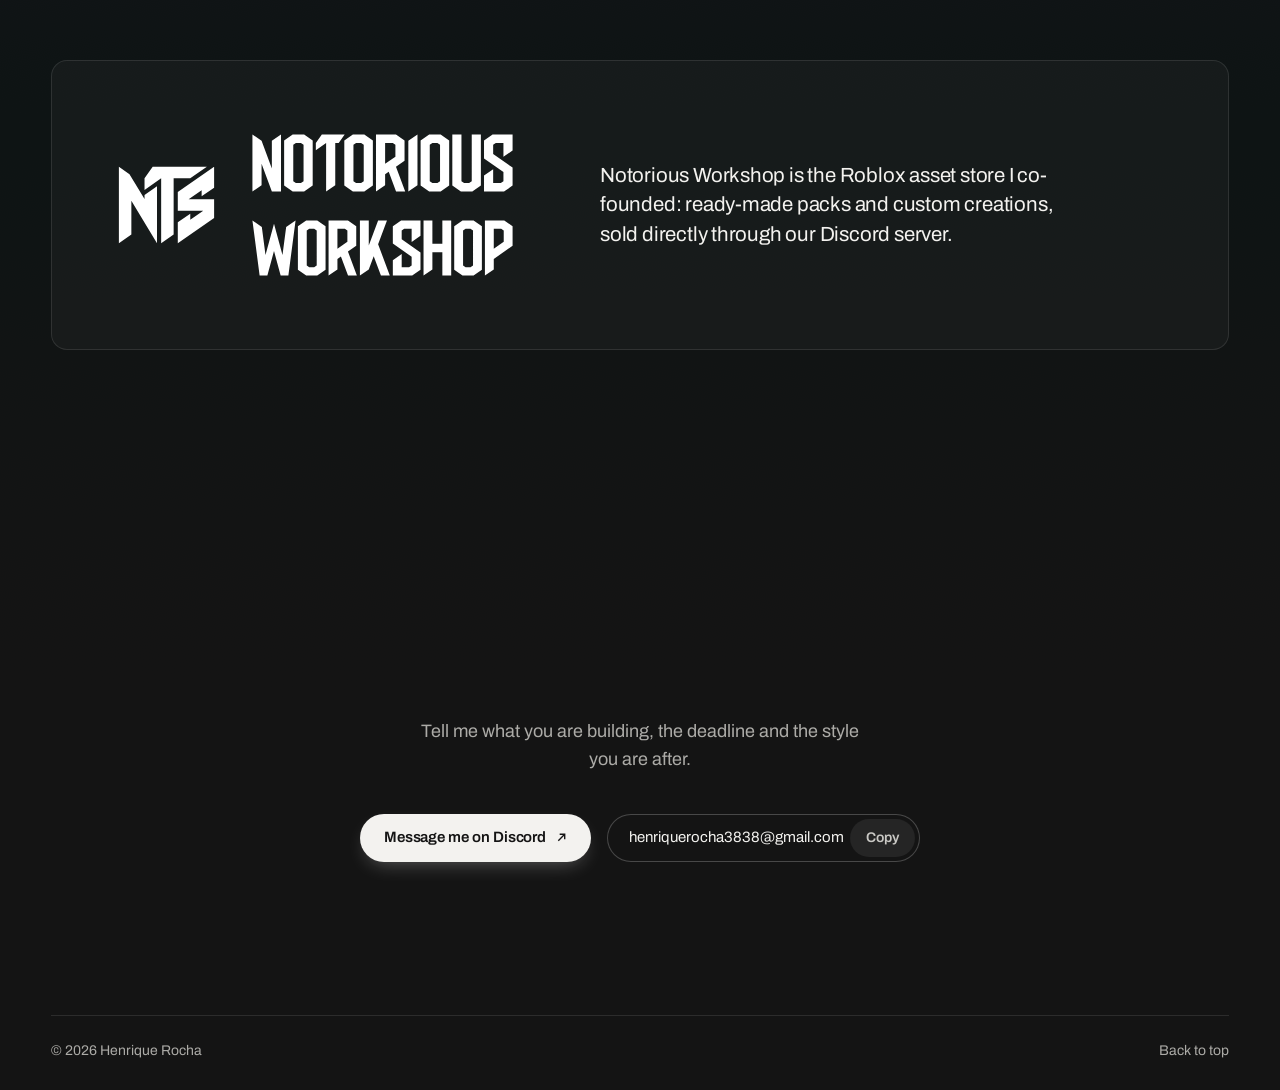
==== commit 1441b891: "Site mais leve e fluido: a página parada não trabalha, a rolagem sem engasgos - A bolinha que pisca " ====
--- a/index.html
+++ b/index.html
@@ -42,7 +42,7 @@
   <link rel="apple-touch-icon" href="/img/apple-touch-icon.png?v=7cc9348f">
   <link rel="preload" href="fonts/archivo-latin.woff2" as="font" type="font/woff2" crossorigin>
   <link rel="preload" href="fonts/bodoni-moda-italic-latin.woff2" as="font" type="font/woff2" crossorigin>
-  <link rel="stylesheet" href="css/site.css?v=34a783a5">
+  <link rel="stylesheet" href="css/site.css?v=92eb9d50">
   <script>document.documentElement.classList.add('js');try{if(!sessionStorage.getItem('hr-intro')&&!location.hash&&!matchMedia('(prefers-reduced-motion: reduce)').matches)document.documentElement.classList.add('intro')}catch(e){}</script>
   <!-- Dados estruturados: quem é o dono da página (para buscadores e IAs). O nome dele no site é Henrique Rocha; o nome
        completo (Henrique Rocha dos Santos) e o apelido do Roblox (kenish38) ficam em alternateName, para a busca por
@@ -505,16 +505,16 @@
 
   <script src="js/i18n.js?v=e141ec0f"></script>
   <script src="js/pixels.js?v=b61eb22d"></script>
-  <script src="js/backdrop.js?v=ca1a5bd5"></script>
-  <script src="js/home.js?v=f4099125"></script>
-  <script src="js/ash.js?v=0182f4b1"></script>
-  <script src="js/title.js?v=e6ab614d"></script>
+  <script src="js/backdrop.js?v=1d46051e"></script>
+  <script src="js/home.js?v=35a8f25c"></script>
+  <script src="js/ash.js?v=47e5deb9"></script>
+  <script src="js/title.js?v=8ad29731"></script>
   <script src="js/show.js?v=8bb819ce"></script>
-  <script src="js/studio.js?v=eaebf20f"></script>
-  <script src="js/fx.js?v=b5922f70"></script>
+  <script src="js/studio.js?v=c86e9c81"></script>
+  <script src="js/fx.js?v=d74651ea"></script>
   <script src="js/about.js?v=bc6be228"></script>
-  <script src="js/wsx.js?v=a14c40b5"></script>
-  <script src="js/page.js?v=fd79e5bc"></script>
+  <script src="js/wsx.js?v=32814a76"></script>
+  <script src="js/page.js?v=f7e48fb2"></script>
   <script src="js/zoom.js?v=d31b1cea"></script>
 </body>
 </html>
--- a/css/site.css
+++ b/css/site.css
@@ -85,7 +85,7 @@
 /* o fundo da barra fica num pseudo-elemento: um "backdrop-filter" na própria barra prenderia as abas a ela no celular */
 .bar::before { content: ""; position: absolute; z-index: -1; inset: 0; border-bottom: 1px solid transparent; transition: background .3s, border-color .3s; }
 .scrolled .bar::before { background: rgba(20, 20, 20, 0.92); background: color-mix(in srgb, var(--bg) 92%, transparent); border-bottom-color: var(--line); -webkit-backdrop-filter: blur(14px); backdrop-filter: blur(14px); }
-/* No computador, a barra é sempre opaca, no tom liso do que está embaixo dela (js/home.js acerta o --bg dela).
+/* No computador, a barra é sempre opaca, no tom liso do que está embaixo dela (js/backdrop.js acerta o --bg dela).
    Com fundo opaco, o Chrome desenha as letras com o serrilhado de subpixel (o ClearType do Windows); com fundo
    transparente ou translúcido, ele põe a barra numa camada à parte e as letras saem borradas. Pelo mesmo motivo,
    nada da barra pode vazar para fora dela: as sombras das abas e o brilho da aba da vez cabem dentro dos 88 px. */
@@ -547,10 +547,14 @@
 .studio__how::before { content: ""; flex: none; width: 7px; height: 7px; border-radius: 50%; background: var(--gold); box-shadow: 0 0 10px var(--gold); }
 /* O texto entra com "backwards", não "both": uma animação terminada que segura o valor final mantém o texto numa camada
    à parte para sempre (e borrado). A bolinha pisca escurecendo por dentro (sombra interna) em vez de mexer na
-   opacidade: opacidade animada também cria camada, e o texto ao lado ficava borrado. */
+   opacidade: opacidade animada também cria camada, e o texto ao lado ficava borrado.
+   Só pisca a bolinha do texto da vez (os outros três ficam escondidos no mesmo lugar) e só com o estúdio na tela
+   (js/studio.js põe .is-away fora dela): uma sombra animada sem fim refaz o estilo e a pintura a cada quadro, e as
+   quatro piscando deixavam a página inteira sem descanso, até no contato. */
 @media (prefers-reduced-motion: no-preference) {
   .has-studio .studio__info.is-on { animation: show .45s var(--ease) backwards; }
-  .studio__how::before { animation: pulse 1.6s ease-in-out infinite; }
+  .studio__info.is-on .studio__how::before { animation: pulse 1.6s ease-in-out infinite; }
+  .studio.is-away .studio__how::before { animation-play-state: paused; }
 }
 @keyframes pulse { 50% { box-shadow: 0 0 2px var(--gold), inset 0 0 0 4px rgba(20, 20, 20, 0.65); } }
 /* sem JavaScript não há cidade nem jogo: ficam os quatro textos, um embaixo do outro */
@@ -905,7 +909,10 @@
    A mídia em cima; embaixo, uma barra com número, título e os botões (nada fica por cima da mídia).
    100dvh: a altura visível de verdade no celular (100vh inclui a área atrás da barra do navegador). */
 .lightbox { --lb-bar: 84px; --safe-b: env(safe-area-inset-bottom, 0px); border: 0; padding: 0; background: transparent; max-width: none; max-height: none; width: 100vw; height: 100vh; height: 100dvh; overscroll-behavior: contain; }
-html:has(.lightbox[open]) { overflow: hidden; }   /* a página de trás não rola com o visualizador aberto */
+/* a página de trás não rola com o visualizador aberto (js/page.js põe a classe ao abrir e tira no "close"). Era um
+   html:has(.lightbox[open]): com ele, cada nó inserido ou tirado em qualquer lugar (os números que contam da Workstation X,
+   os filtros do pó) fazia o navegador reavaliar a página a partir da raiz */
+html.is-viewing { overflow: hidden; }
 .lightbox[open] { display: grid; grid-template-columns: minmax(0, 1fr); grid-template-rows: minmax(0, 1fr) auto calc(var(--lb-bar) + var(--safe-b)); }
 .lightbox { --lb-strip: 0px; }
 .lightbox.has-strip { --lb-strip: 74px; }
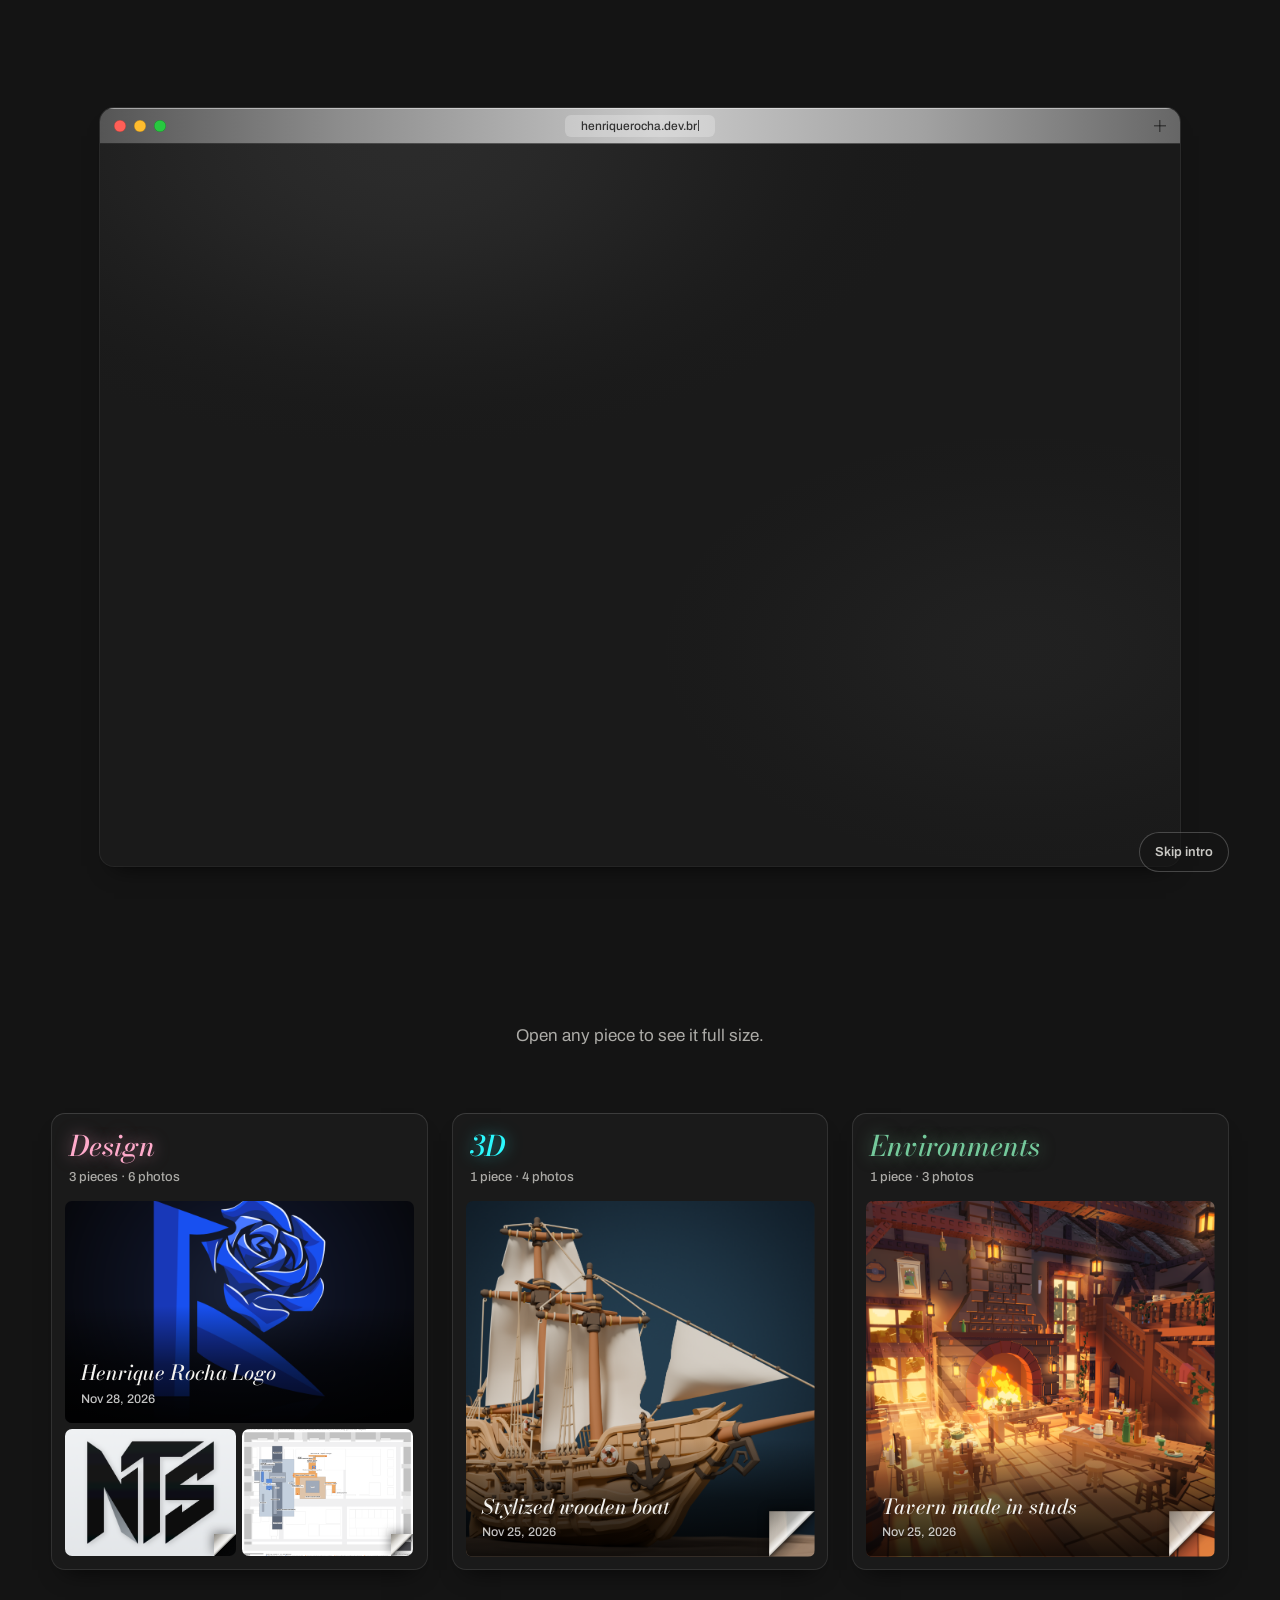
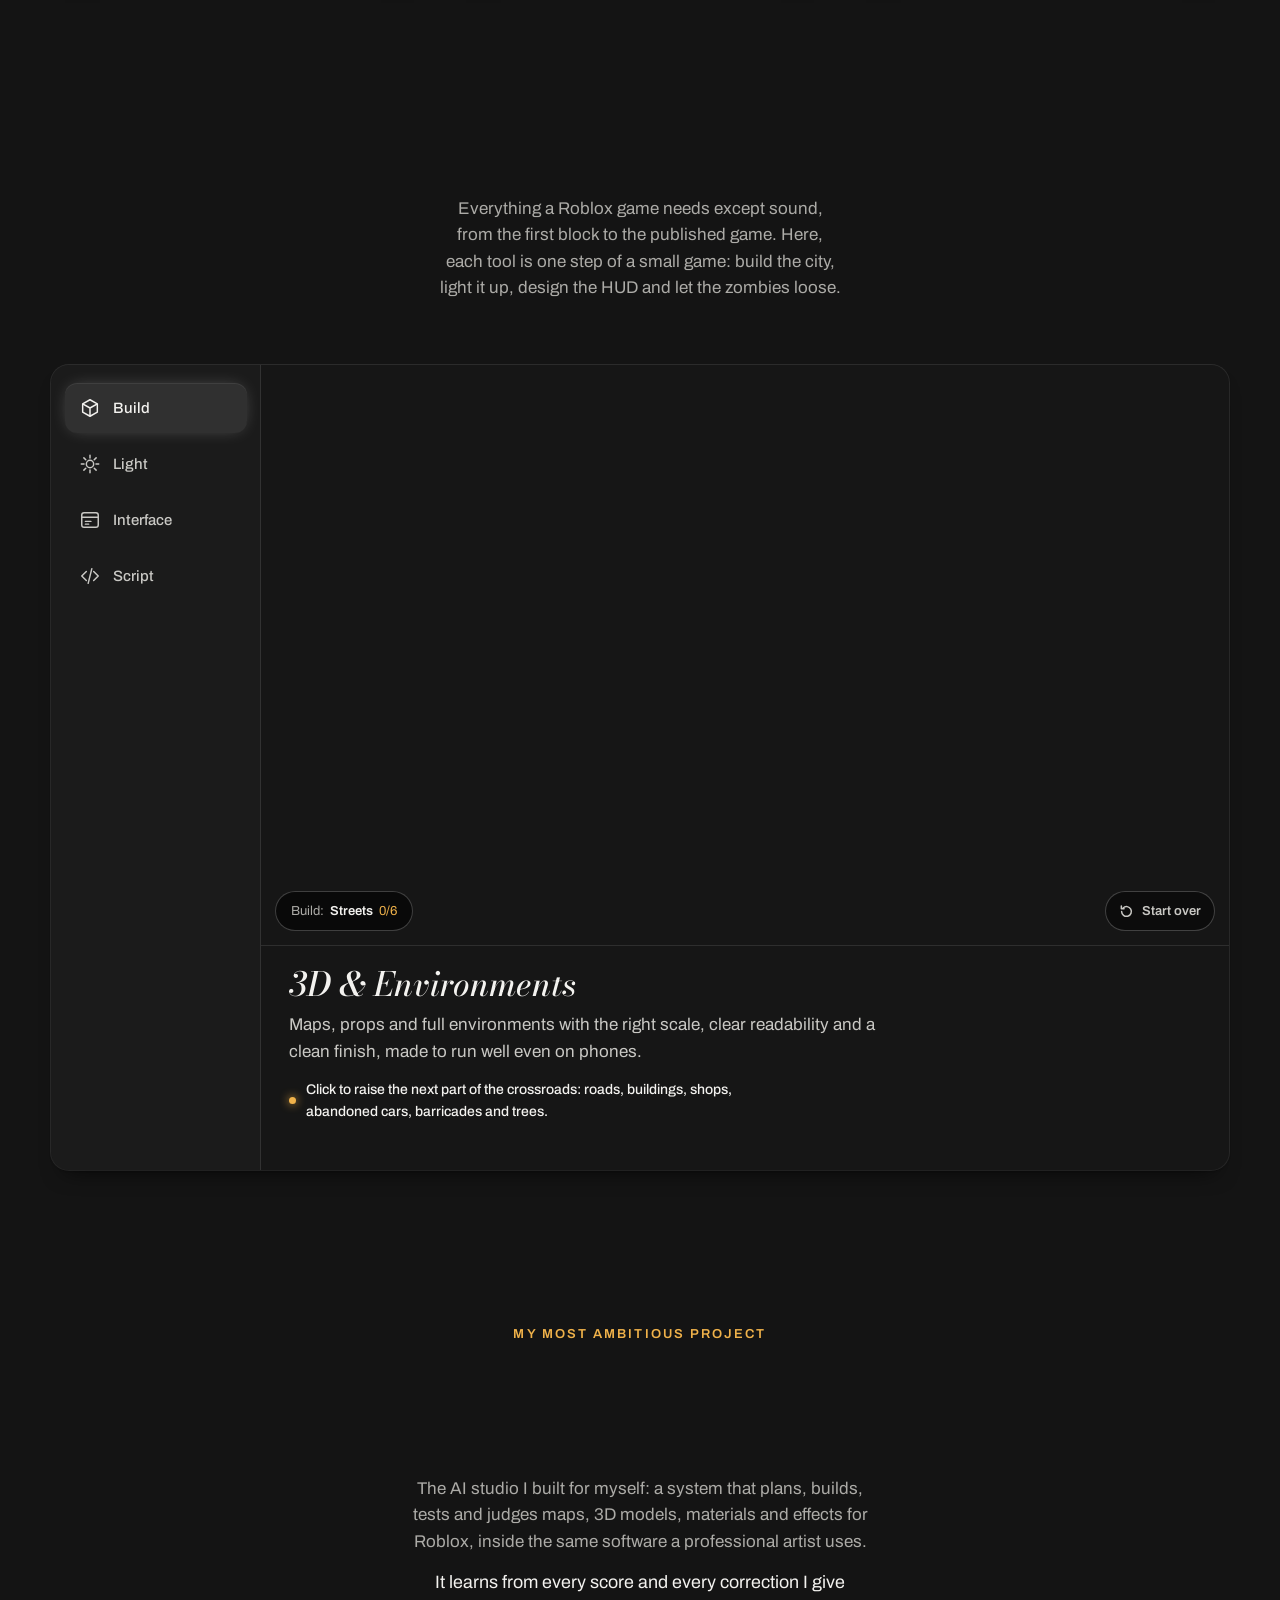
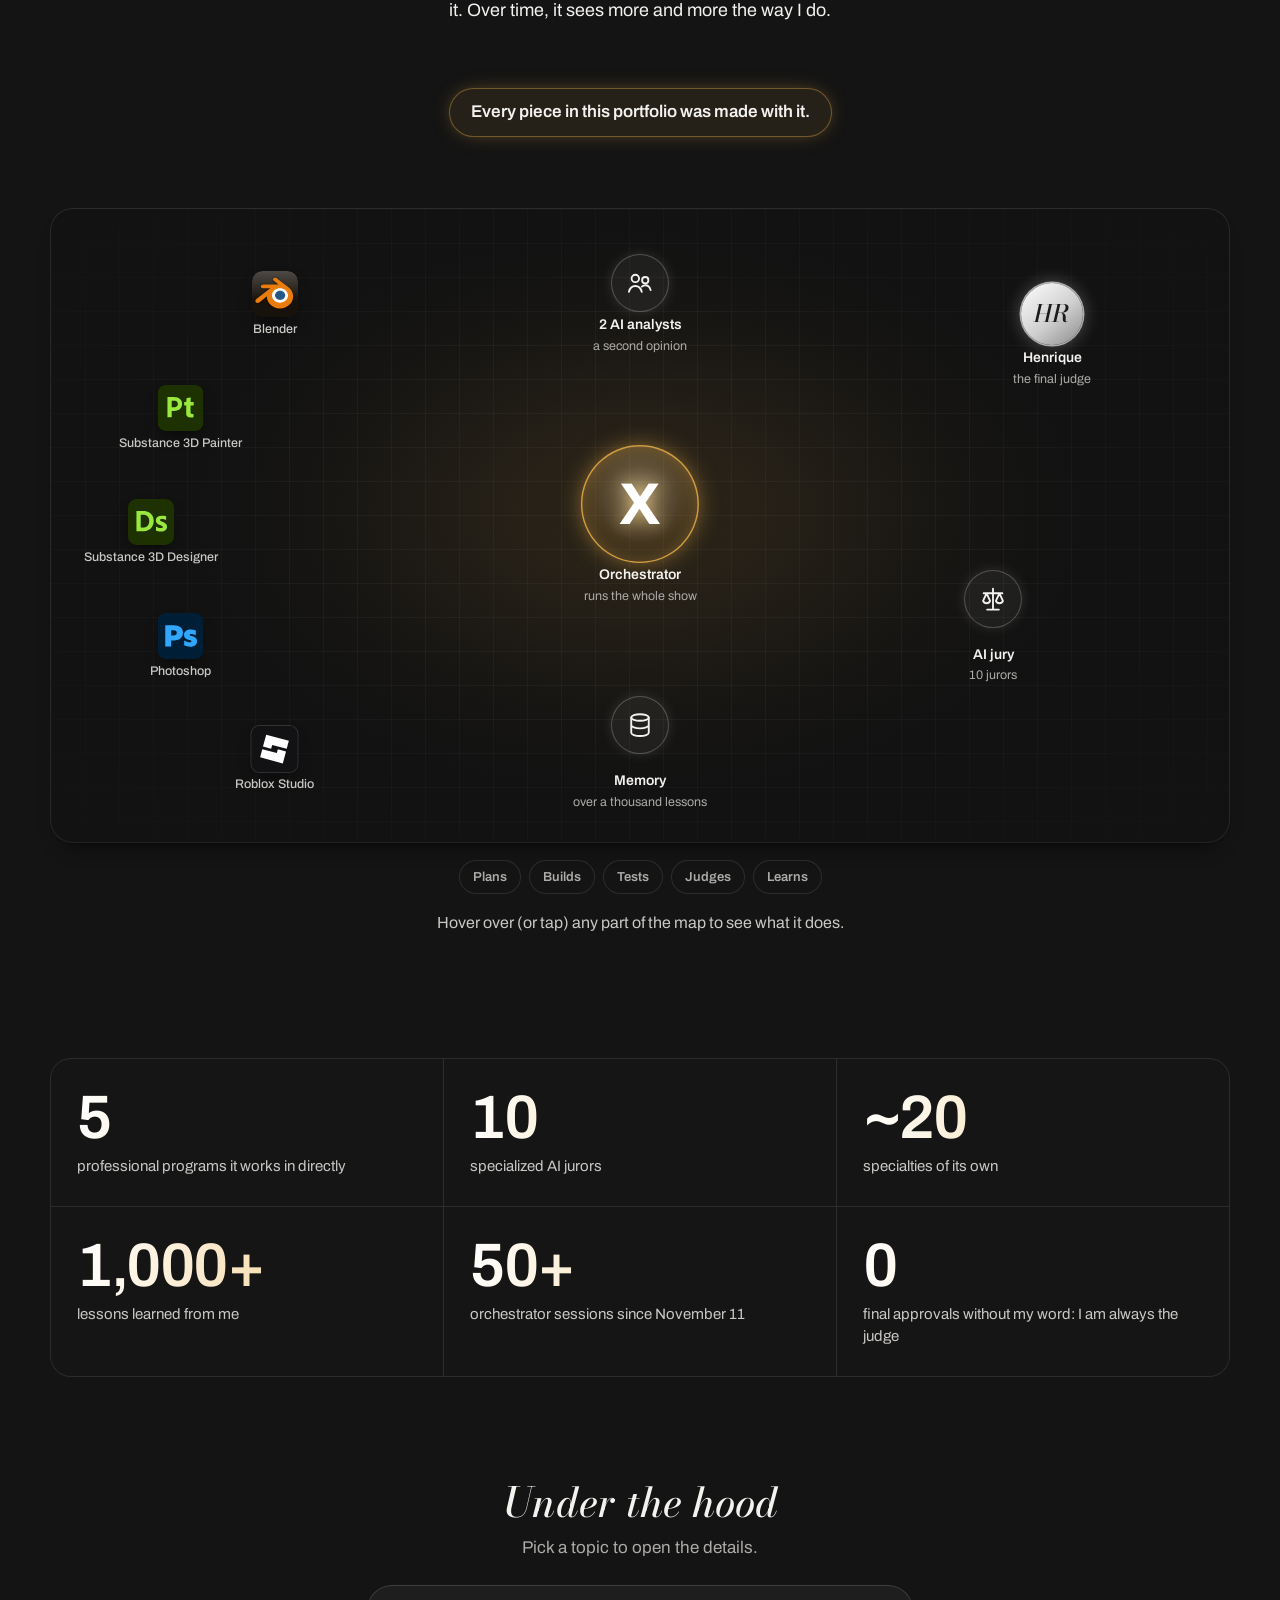
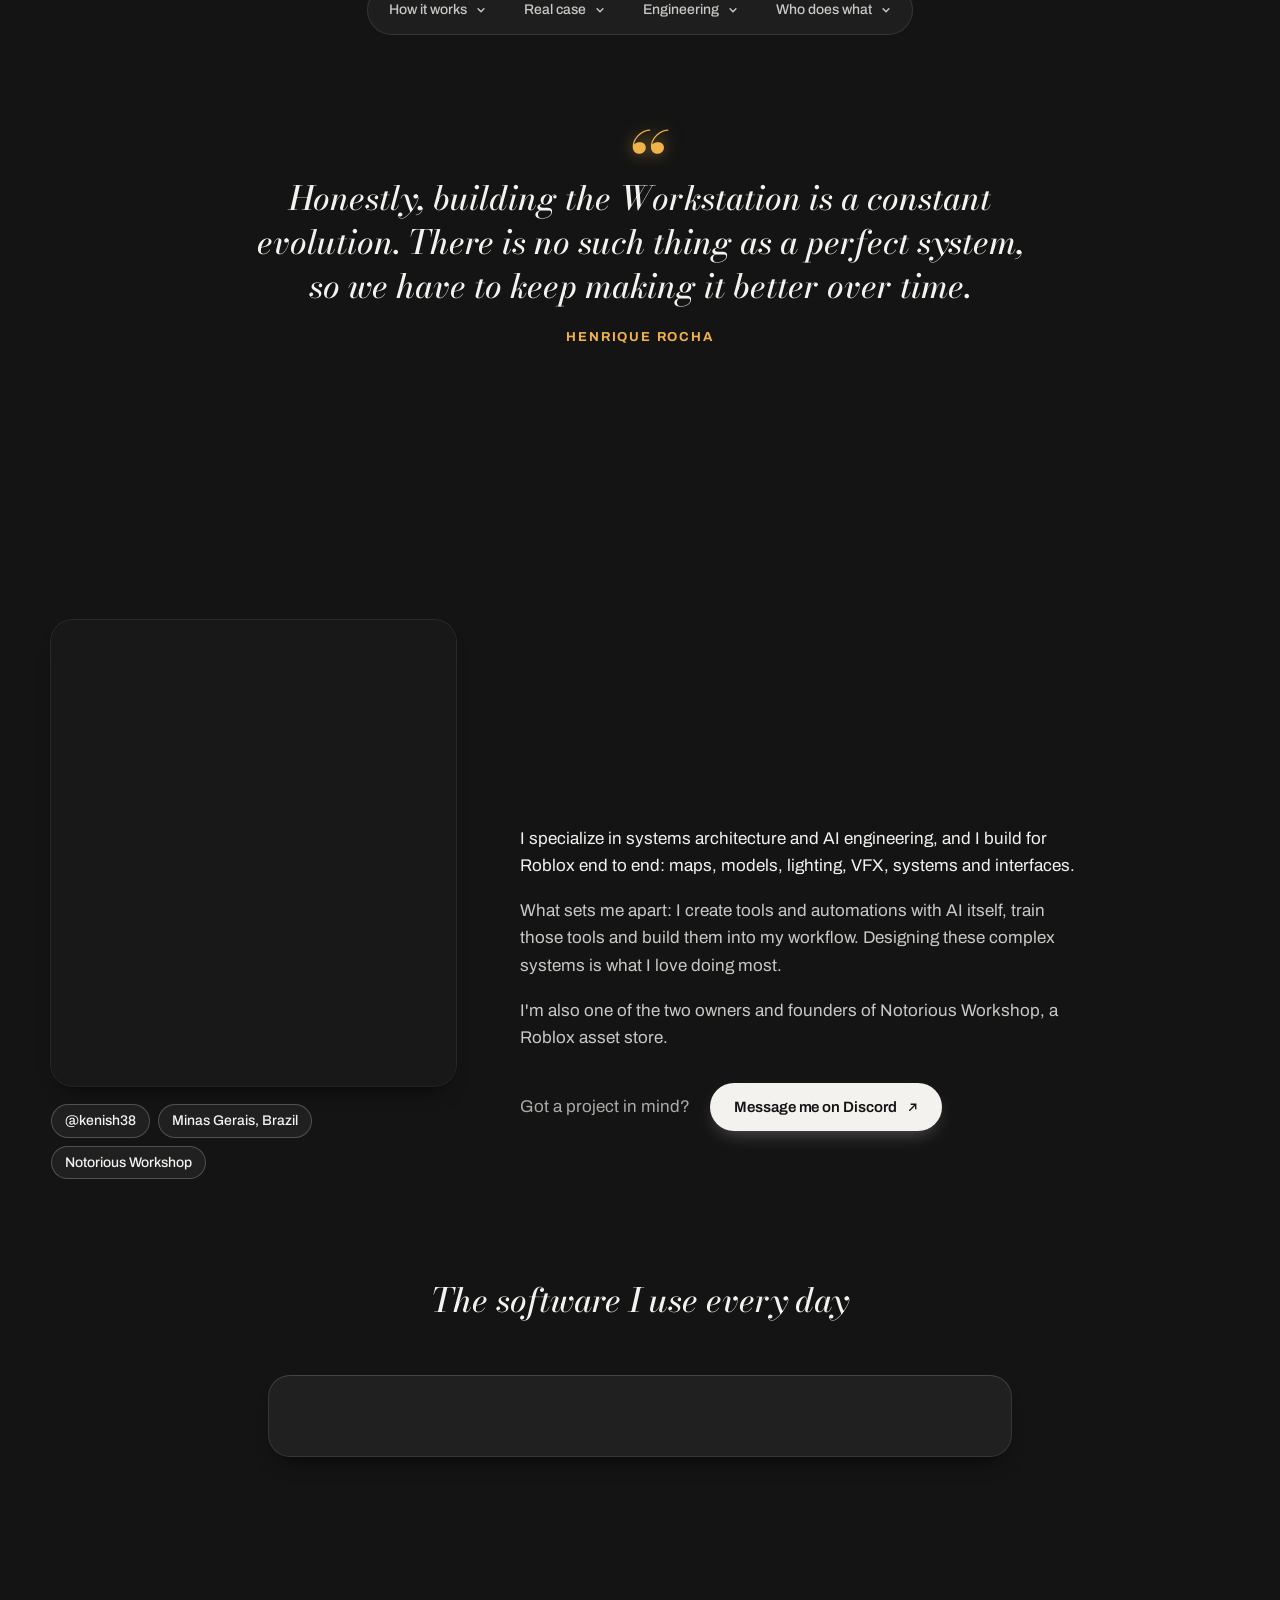
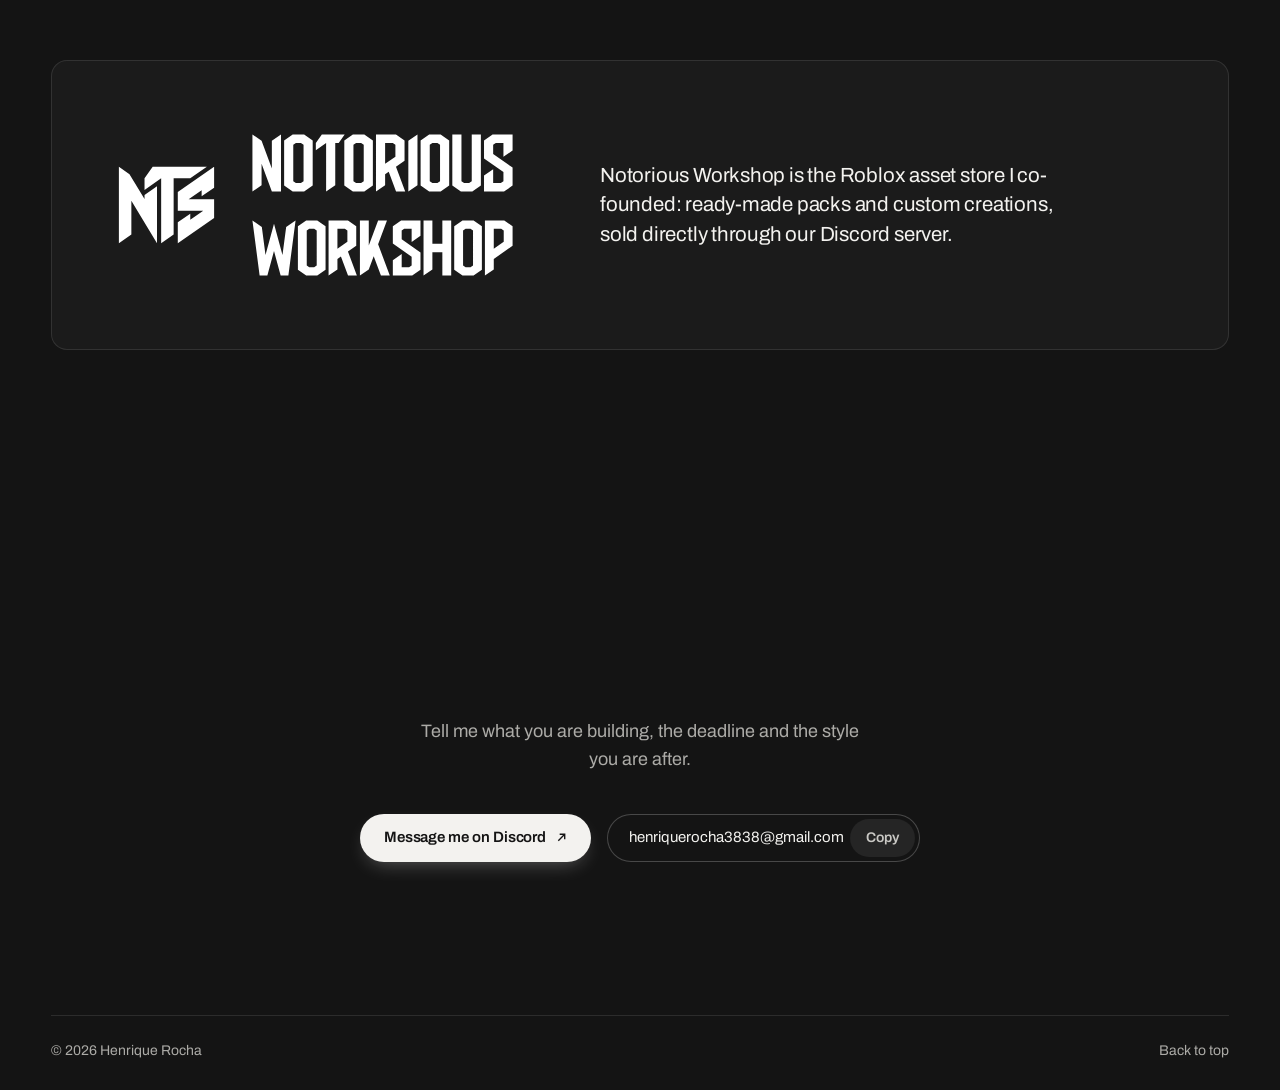
==== commit 39a6d137: "Erros visuais: visualizador de uma foto, fogo atrás da barra da área, dobra no tamanho da capa - Vis" ====
--- a/index.html
+++ b/index.html
@@ -42,7 +42,7 @@
   <link rel="apple-touch-icon" href="/img/apple-touch-icon.png?v=7cc9348f">
   <link rel="preload" href="fonts/archivo-latin.woff2" as="font" type="font/woff2" crossorigin>
   <link rel="preload" href="fonts/bodoni-moda-italic-latin.woff2" as="font" type="font/woff2" crossorigin>
-  <link rel="stylesheet" href="css/site.css?v=92eb9d50">
+  <link rel="stylesheet" href="css/site.css?v=28c46a97">
   <script>document.documentElement.classList.add('js');try{if(!sessionStorage.getItem('hr-intro')&&!location.hash&&!matchMedia('(prefers-reduced-motion: reduce)').matches)document.documentElement.classList.add('intro')}catch(e){}</script>
   <!-- Dados estruturados: quem é o dono da página (para buscadores e IAs). O nome dele no site é Henrique Rocha; o nome
        completo (Henrique Rocha dos Santos) e o apelido do Roblox (kenish38) ficam em alternateName, para a busca por
@@ -509,12 +509,12 @@
   <script src="js/home.js?v=35a8f25c"></script>
   <script src="js/ash.js?v=47e5deb9"></script>
   <script src="js/title.js?v=8ad29731"></script>
-  <script src="js/show.js?v=8bb819ce"></script>
-  <script src="js/studio.js?v=c86e9c81"></script>
+  <script src="js/show.js?v=90398005"></script>
+  <script src="js/studio.js?v=75ebcb79"></script>
   <script src="js/fx.js?v=d74651ea"></script>
   <script src="js/about.js?v=bc6be228"></script>
-  <script src="js/wsx.js?v=32814a76"></script>
-  <script src="js/page.js?v=f7e48fb2"></script>
+  <script src="js/wsx.js?v=dac109cc"></script>
+  <script src="js/page.js?v=29334485"></script>
   <script src="js/zoom.js?v=d31b1cea"></script>
 </body>
 </html>
--- a/css/site.css
+++ b/css/site.css
@@ -277,7 +277,7 @@
    na frente). O título da seção fica na frente de todos. */
 .acard__fire { position: absolute; z-index: 2; pointer-events: none; }
 .work .media, .work .section__head, .work__gone { position: relative; z-index: 1; }
-.work .section__head { z-index: 24; }       /* na frente do fogo de todas as fileiras (abaixo do pó, 25, e da barra do topo, 30) */
+.work .section__head, .work__gone { z-index: 24; }       /* na frente do fogo de todas as fileiras (abaixo do pó, 25, e da barra do topo, 30) */
 /* o aviso de quem abriu o link de um trabalho que saiu do portfólio */
 .work__gone { width: fit-content; max-width: 100%; margin: -8px auto 32px; padding: 10px 18px; border-radius: 999px; background: rgba(255, 255, 255, 0.045); box-shadow: inset 0 0 0 1px var(--line); font-size: 14px; color: var(--soft); text-align: center; }
 .work__gone[hidden] { display: none; }
@@ -319,7 +319,11 @@
    também afasta o nome do trabalho do canto. */
 @property --fold { syntax: '<length>'; inherits: true; initial-value: 0px; }
 .acard__page { position: absolute; inset: 0; }
-.acard__tile.has-more { container-type: size; --fold0: clamp(20px, 13cqi, 54px); --fold1: clamp(32px, 19cqi, 72px); --fold: var(--fold0); transition: --fold .55s var(--ease); }
+.acard__tile.has-more { container-type: size; --fold0: clamp(20px, 13cqi, 54px); --fold1: clamp(32px, 19cqi, 72px); }
+/* O --fold fica numa camada por dentro da capa (.acard__sheet: a folha, o verso e a foto de baixo). Calculado na própria
+   capa, que é o contêiner, o 13cqi media a janela, e não a capa: as capas pequenas ganhavam a dobra das grandes (metade da
+   altura delas) e a dobra aberta passava por cima do fim do nome. Um nível para dentro, ele mede a capa. */
+.acard__sheet { position: absolute; inset: 0; --fold: var(--fold0); transition: --fold .55s var(--ease); }
 /* a folha é a capa menos o canto da dobra: o que fica de um lado da linha x + y = c (c = largura + altura - dobra), de
    um tamanho qualquer de dobra até a capa inteira (quando ela vira sozinha, a dobra atravessa até o outro canto) */
 .acard__tile.has-more .acard__page { clip-path: polygon(0 0, min(100cqw, calc(100cqw + 100cqh - var(--fold))) 0, min(100cqw, calc(100cqw + 100cqh - var(--fold))) clamp(0px, calc(100cqh - var(--fold)), 100cqh), clamp(0px, calc(100cqw - var(--fold)), 100cqw) min(100cqh, calc(100cqw + 100cqh - var(--fold))), 0 min(100cqh, calc(100cqw + 100cqh - var(--fold)))); }
@@ -338,10 +342,10 @@
 .acard__flap > .acard__mirror { inset: auto; left: 0; top: 0; width: 100cqw; height: 100cqh; max-width: none; transition: none; transform-origin: 0 0; transform: translate(100cqh, 100cqw) rotate(90deg) scaleX(-1); clip-path: polygon(100% 100%, 100% calc(100% - var(--fold)), calc(100% - var(--fold)) 100%); opacity: 0.2; mix-blend-mode: multiply; }
 .acard__crease { background: linear-gradient(to bottom right, rgba(255, 255, 255, 0) calc(50% - clamp(10px, 10%, 38px)), rgba(255, 255, 255, 0.72) calc(50% - clamp(3px, 3%, 12px)), rgba(255, 255, 255, 0.2) calc(50% - 1.5px), rgba(64, 62, 58, 0.55) 50%); }
 .acard__flap::after { content: ""; position: absolute; inset: 0; clip-path: polygon(100% 0, 100% 100%, 0 100%); background: linear-gradient(to bottom right, rgba(0, 0, 0, 0.48) 50%, rgba(0, 0, 0, 0.18) calc(50% + clamp(4px, 3%, 14px)), rgba(0, 0, 0, 0) calc(50% + clamp(14px, 11%, 52px))); }
-@media (hover: hover) { .acard__tile.has-more:hover, .acard:hover .acard__tile.has-more { --fold: var(--fold1); } }
-.acard__tile.has-more:focus-visible { --fold: var(--fold1); }
+@media (hover: hover) { .acard__tile.has-more:hover > .acard__sheet, .acard:hover .acard__tile.has-more > .acard__sheet { --fold: var(--fold1); } }
+.acard__tile.has-more:focus-visible > .acard__sheet { --fold: var(--fold1); }
 @media (prefers-reduced-motion: no-preference) {
-  .acard.is-in .acard__tile.has-more { animation: curl 1.1s .5s cubic-bezier(.2, .7, .2, 1) backwards; }
+  .acard.is-in .acard__tile.has-more > .acard__sheet { animation: curl 1.1s .5s cubic-bezier(.2, .7, .2, 1) backwards; }
 }
 @keyframes curl { from { --fold: 0px; } 55% { --fold: var(--fold1); } }
 /* o cartão de área inteiro é um botão (js/page.js): abre a área */
@@ -357,7 +361,7 @@
 /* A barra da área aberta: uma pílula como a das abas lá em cima, com o Voltar e o nome da área, na cor dela e com o brilho
    dela. O fundo é opaco (o tom da página com o véu claro das abas): com o mouse num cartão, o fogo sobe por trás dela, e
    o nome e a contagem continuam legíveis. No celular, a contagem desce para baixo do nome. */
-.work__bar { position: relative; z-index: 1; display: flex; align-items: center; gap: 18px; width: fit-content; max-width: 100%; margin: -16px auto 40px; padding: 5px 24px 5px 5px; border-radius: 999px; background: var(--bg) linear-gradient(rgba(255, 255, 255, 0.045), rgba(255, 255, 255, 0.045)); box-shadow: inset 0 0 0 1px var(--line), inset 0 1px 0 rgba(255, 255, 255, 0.05), 0 10px 22px -10px rgba(0, 0, 0, 0.7); }
+.work__bar { position: relative; z-index: 24; display: flex; align-items: center; gap: 18px; width: fit-content; max-width: 100%; margin: -16px auto 40px; padding: 5px 24px 5px 5px; border-radius: 999px; background: var(--bg) linear-gradient(rgba(255, 255, 255, 0.045), rgba(255, 255, 255, 0.045)); box-shadow: inset 0 0 0 1px var(--line), inset 0 1px 0 rgba(255, 255, 255, 0.05), 0 10px 22px -10px rgba(0, 0, 0, 0.7); }
 .work__bar[hidden] { display: none; }
 .work__back { flex: none; display: inline-flex; align-items: center; gap: 9px; min-height: 44px; padding: 0 18px 0 14px; border-radius: 999px; font-size: 14px; font-weight: 500; color: var(--ink); background: rgba(255, 255, 255, 0.08); box-shadow: inset 0 1px 0 rgba(255, 255, 255, 0.07); transition: background .2s; }
 .work__back::before { content: ""; width: 16px; height: 16px; background: currentColor; -webkit-mask: var(--i-down) center / contain no-repeat; mask: var(--i-down) center / contain no-repeat; transform: rotate(90deg); }
@@ -582,7 +586,10 @@
   .hud__up { min-height: 38px; gap: 5px; padding: 0 11px; }
   .hud__up-k { display: none; }
   .hud__pause { top: 36px; width: 30px; min-height: 30px; }
-  .studio__code { left: 10px; right: 10px; top: 46px; width: auto; max-height: 96px; padding: 8px 12px; font-size: 9px; }
+  /* o código fica embaixo do botão de pausa (a 46 px, ele cobria o botão a digitação inteira); as linhas avançam só o
+     tanto da margem do celular (12 px: com os 14 px do computador, passavam 2 px da borda) */
+  .studio__code { left: 10px; right: 10px; top: 82px; width: auto; max-height: 92px; padding: 8px 12px; font-size: 9px; }
+  .studio__code .ln { margin: 0 -12px; padding: 0 12px; }
   .studio__banner { padding: 14px 20px 16px; }
   .studio__banner-title { font-size: 28px; }
   .studio__banner-text { font-size: 13px; }
@@ -661,6 +668,13 @@
 .wsx__node--ds { --x: 8.5%; --y: 51%; }
 .wsx__node--ps { --x: 11%; --y: 69%; }
 .wsx__node--rs { --x: 19%; --y: 87%; }
+/* Tablet em pé (761 a 900 px): o quadro fica estreito para os nomes da coluna da esquerda ("Substance 3D Designer" passava
+   da borda e saía "ubstance") e para a legenda da memória, embaixo, que perdia o pé das letras: a coluna chega um pouco
+   para dentro, no mesmo arco, e a memória sobe um pouco */
+@media (min-width: 761px) and (max-width: 900px) {
+  .wsx__node--bl { --x: 21.5%; } .wsx__node--pt { --x: 13.5%; } .wsx__node--ds { --x: 11%; } .wsx__node--ps { --x: 13.5%; } .wsx__node--rs { --x: 21.5%; }
+  .wsx__node--memory { --y: 84.5%; }
+}
 /* o ciclo embaixo do quadro: a etapa da vez acende */
 .wsx__steps { display: flex; flex-wrap: wrap; justify-content: center; gap: 8px; margin-top: 18px; }
 .wsx__steps li { padding: 7px 14px; border-radius: 999px; font-size: 13px; font-weight: 600; color: var(--muted); box-shadow: inset 0 0 0 1px var(--line); transition: color .3s, box-shadow .3s, background .3s; }
@@ -797,7 +811,7 @@
 /* a dock de programas (js/about.js): os ícones têm o tamanho que couber numa fileira só; no celular, duas fileiras */
 .tools { --icon: 56px; --gap: 10px; container: tools / inline-size; margin-top: clamp(64px, 8vw, 112px); text-align: center; }
 @supports (width: 1cqw) { .tools { --icon: clamp(38px, calc((100cqw - 28px - 10 * var(--gap)) / 11), 56px); } }
-.tools__title { margin-bottom: 56px; font-family: var(--serif); font-style: italic; font-weight: 500; font-size: clamp(26px, 2.6vw, 36px); line-height: 1.1; color: var(--ink); font-optical-sizing: none; font-variation-settings: var(--serif-text); }
+.tools__title { margin-bottom: 56px; font-family: var(--serif); font-style: italic; font-weight: 500; font-size: clamp(26px, 2.6vw, 36px); line-height: 1.1; color: var(--ink); font-optical-sizing: none; font-variation-settings: var(--serif-text); text-wrap: balance; }
 .dock { position: relative; isolation: isolate; display: flex; flex-wrap: wrap; justify-content: center; align-items: flex-end; gap: var(--gap); width: fit-content; max-width: 100%; margin: 0 auto; padding: 12px 14px 14px; }
 /* a prateleira de vidro fica num pseudo-elemento: assim ela cresce junto com os ícones sem mexer no resto da página */
 .dock::before, .dock::after { content: ""; position: absolute; z-index: -1; inset: 0 calc(var(--grow, 0px) / -2); border-radius: 22px; pointer-events: none; }
@@ -914,6 +928,9 @@
    os filtros do pó) fazia o navegador reavaliar a página a partir da raiz */
 html.is-viewing { overflow: hidden; }
 .lightbox[open] { display: grid; grid-template-columns: minmax(0, 1fr); grid-template-rows: minmax(0, 1fr) auto calc(var(--lb-bar) + var(--safe-b)); }
+/* cada parte na linha dela: num trabalho de uma foto só (sem a tira), a barra caía na linha da tira, subia e deixava uma
+   faixa vazia no pé da tela, e o pé da imagem (medida para a barra lá embaixo) era cortado */
+.lightbox__stage { grid-row: 1; } .lightbox__strip { grid-row: 2; } .lightbox__bar { grid-row: 3; }
 .lightbox { --lb-strip: 0px; }
 .lightbox.has-strip { --lb-strip: 74px; }
 /* a tira com as fotos do mesmo trabalho: a da vez fica acesa */
@@ -969,6 +986,13 @@
   .window__copy { padding-left: 28px; padding-right: 28px; }
   .note { align-self: flex-start; margin-right: 0; }
 }
+/* Tablet (761 a 1000 px): a contagem, o nome, a data e os quatro botões do visualizador não cabiam numa linha só, e o nome
+   do trabalho encolhia até "Sketc…"; os botões descem para uma segunda linha, do tamanho de sempre, à direita */
+@media (min-width: 761px) and (max-width: 1000px) {
+  .lightbox { --lb-bar: 116px; }
+  .lightbox__bar { flex-wrap: wrap; align-content: center; row-gap: 10px; }
+  .lightbox__nav { width: 100%; justify-content: flex-end; }
+}
 /* Celular: as abas descem para o pé da tela, ao alcance do polegar; a barra de cima fica com o nome, o Discord e o idioma */
 @media (max-width: 760px) {
   :root { --bar-h: 72px; }
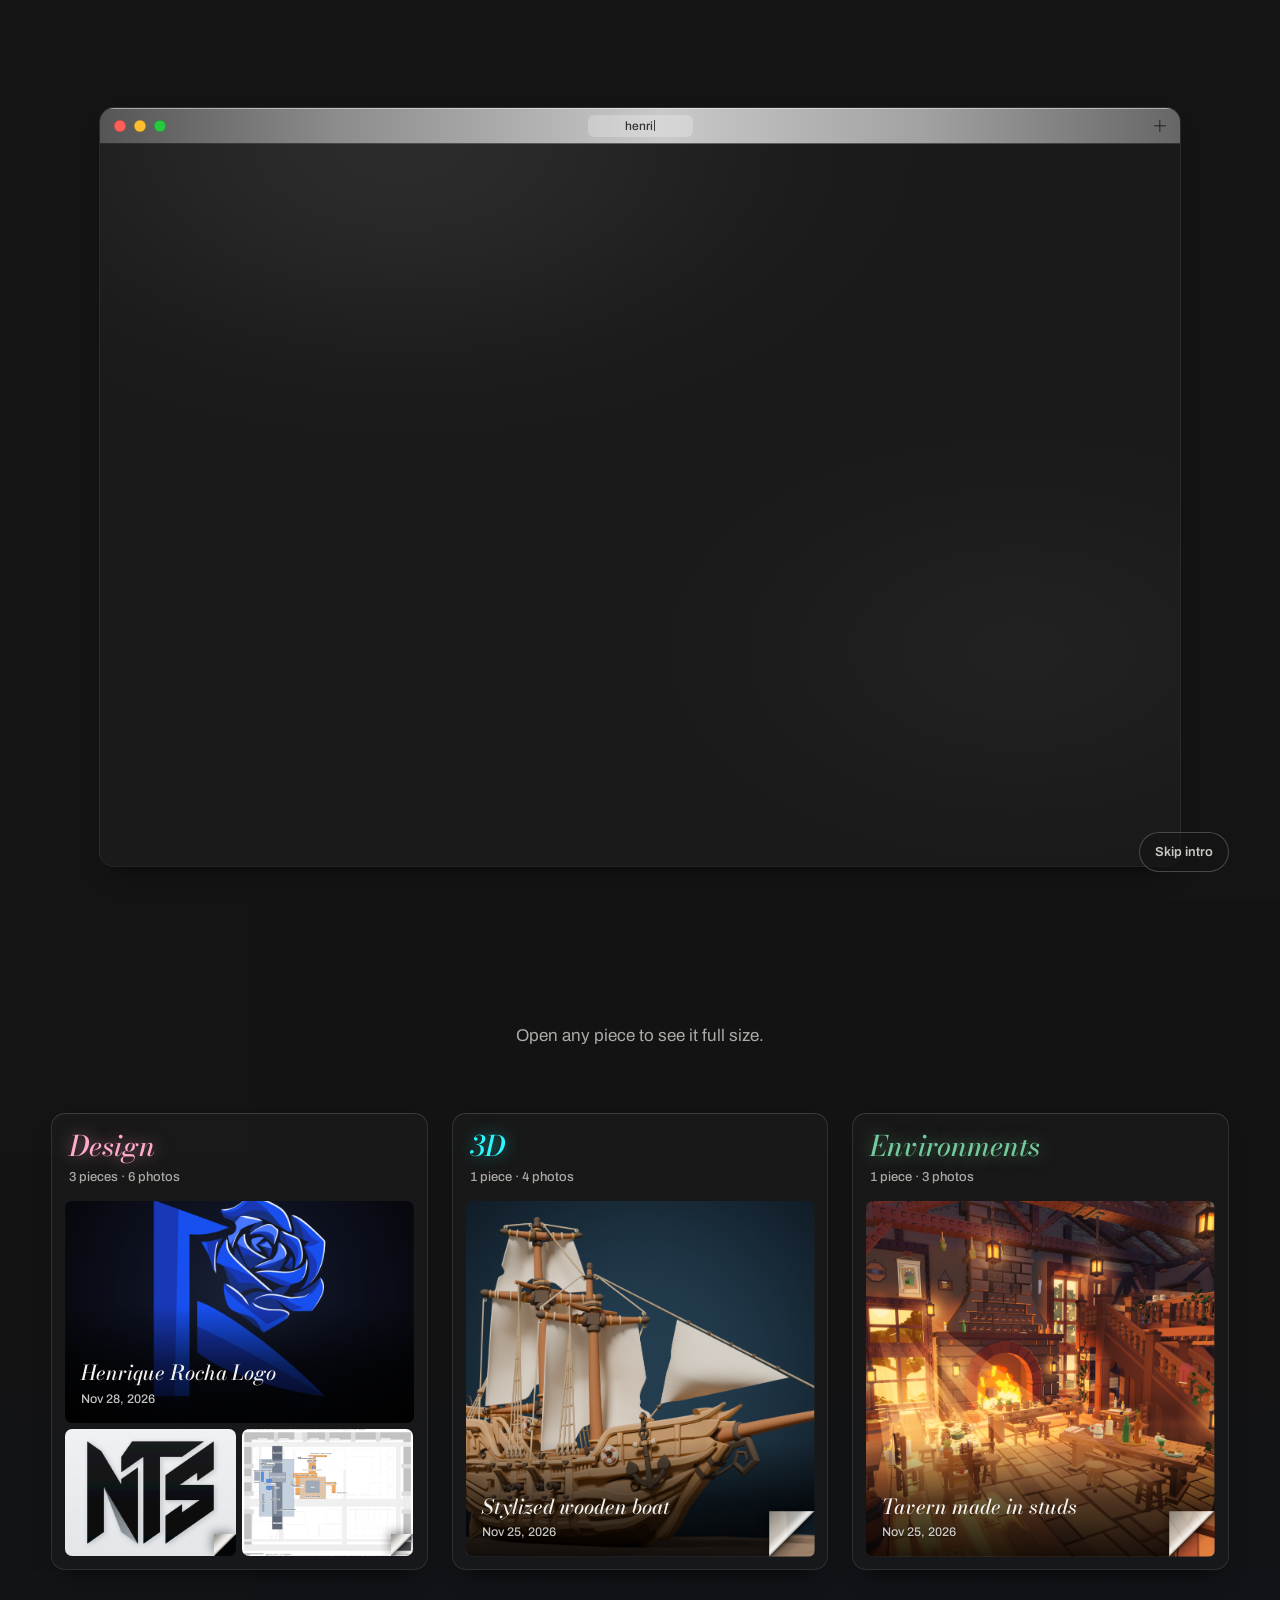
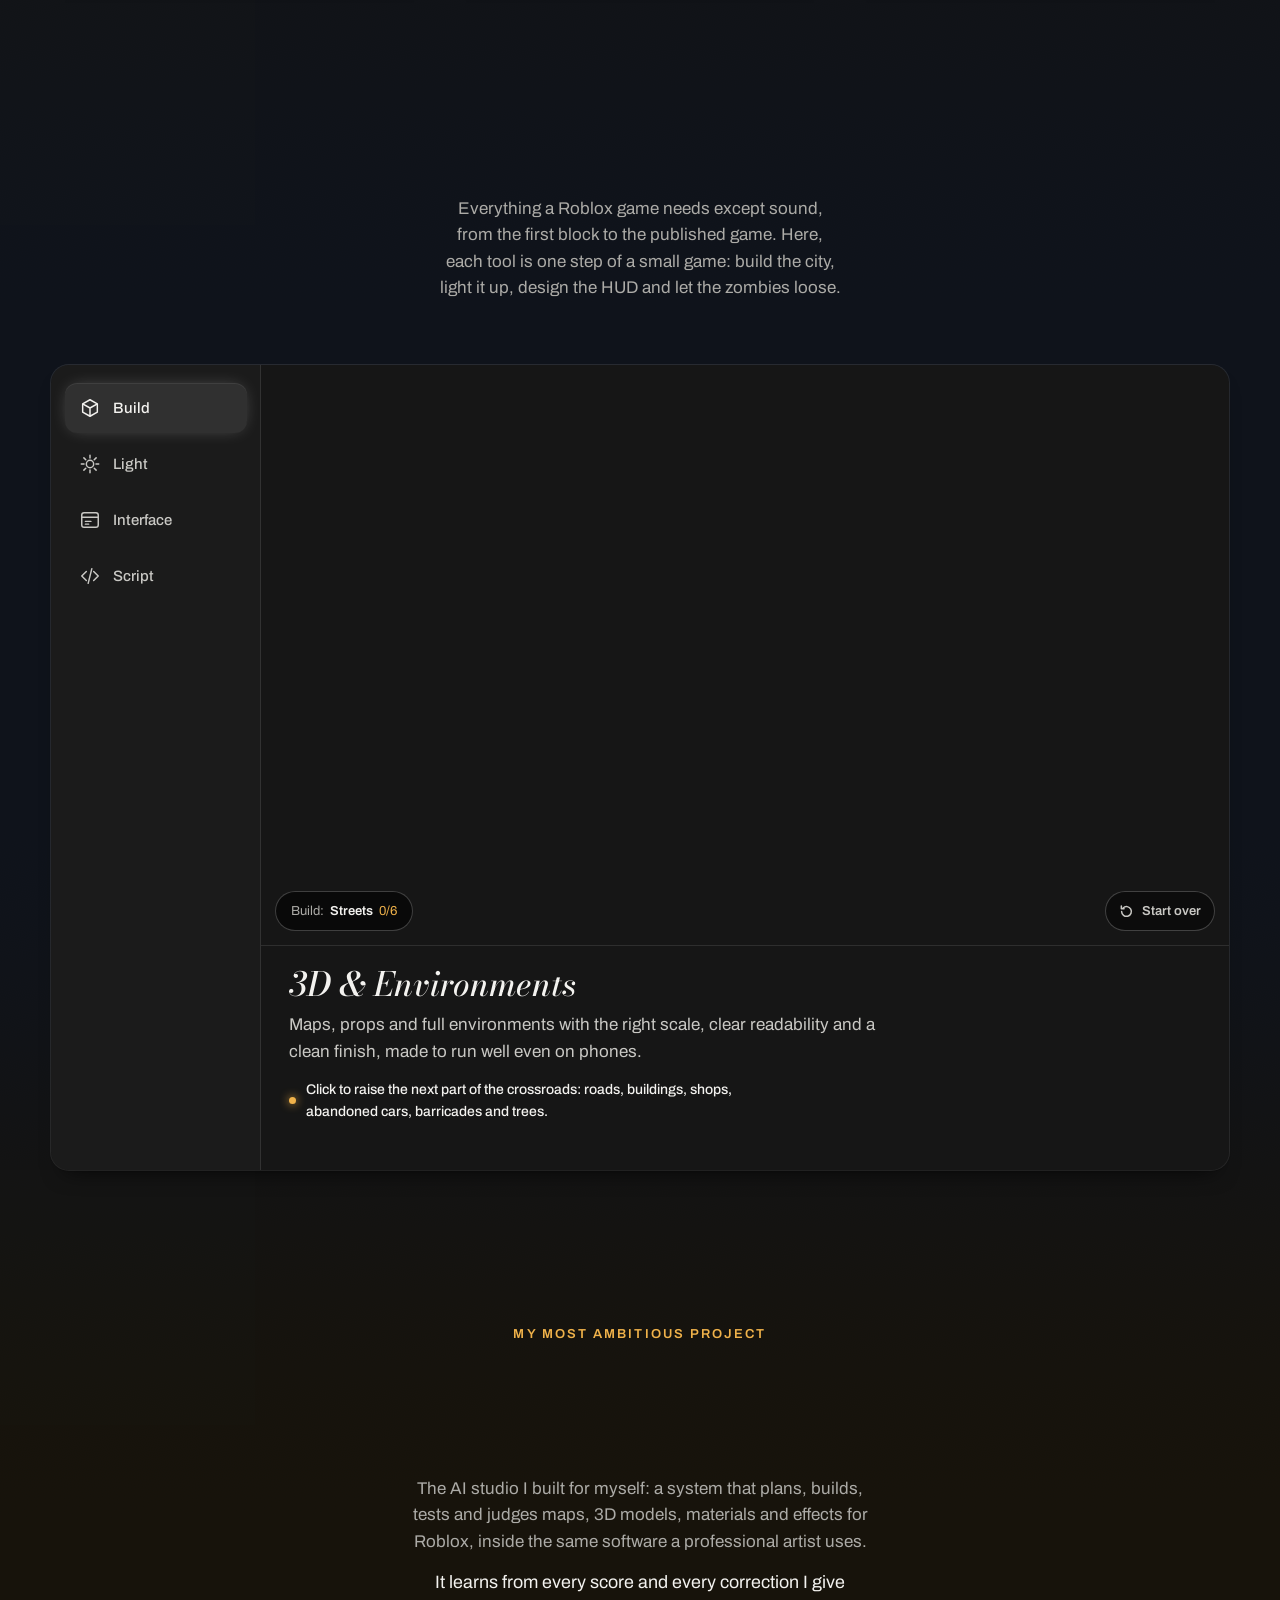
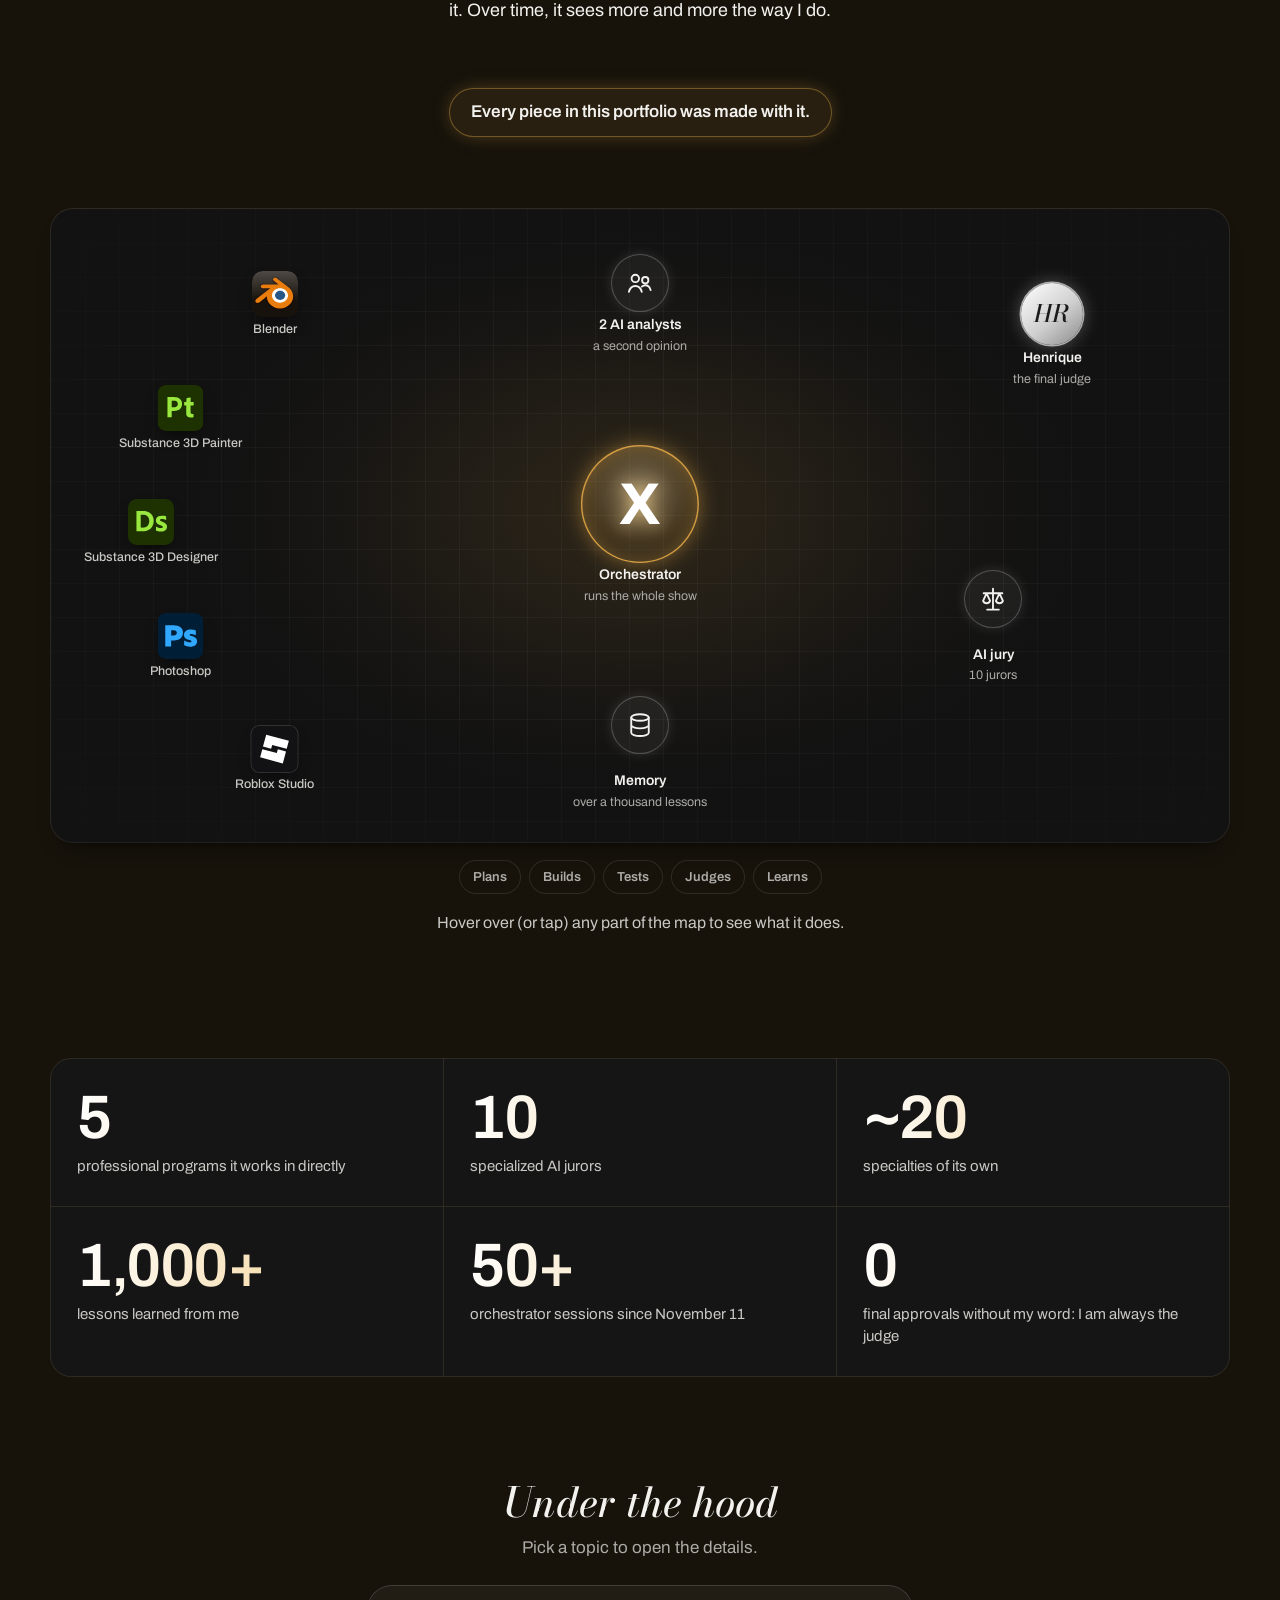
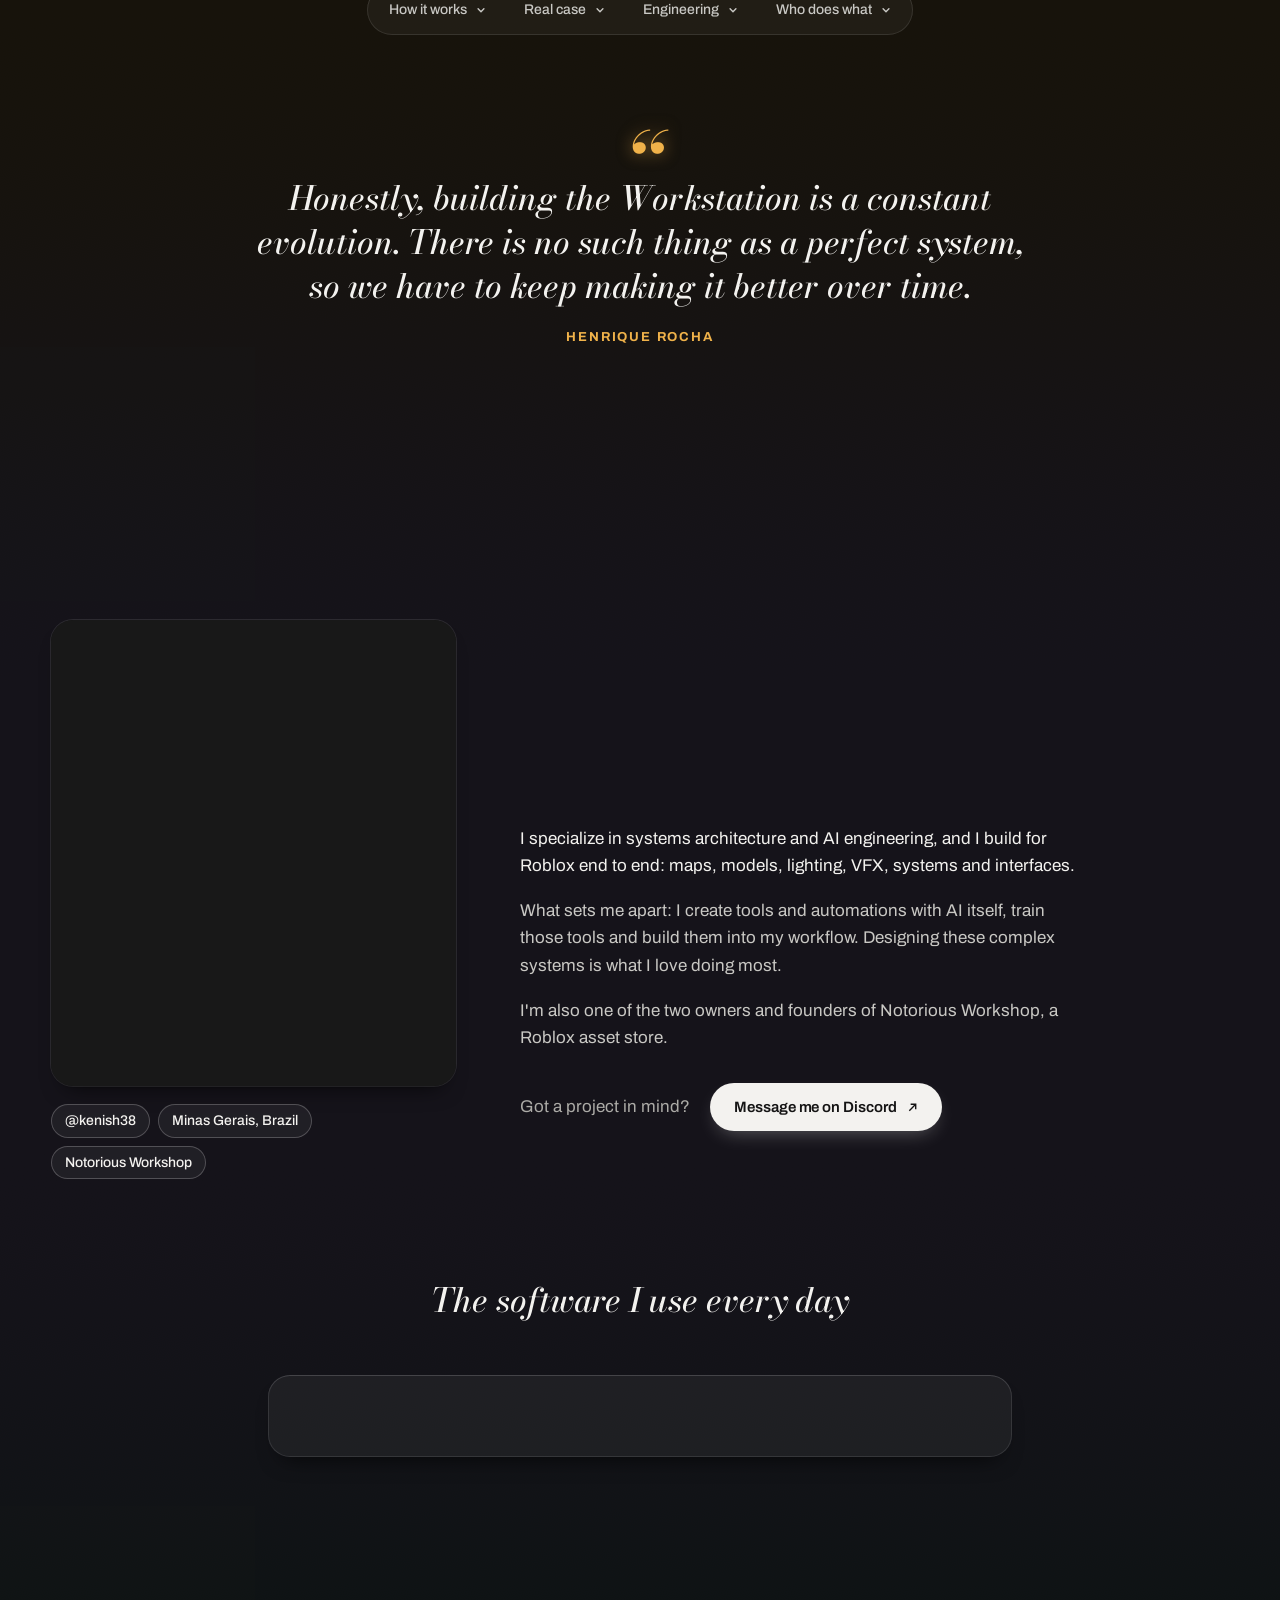
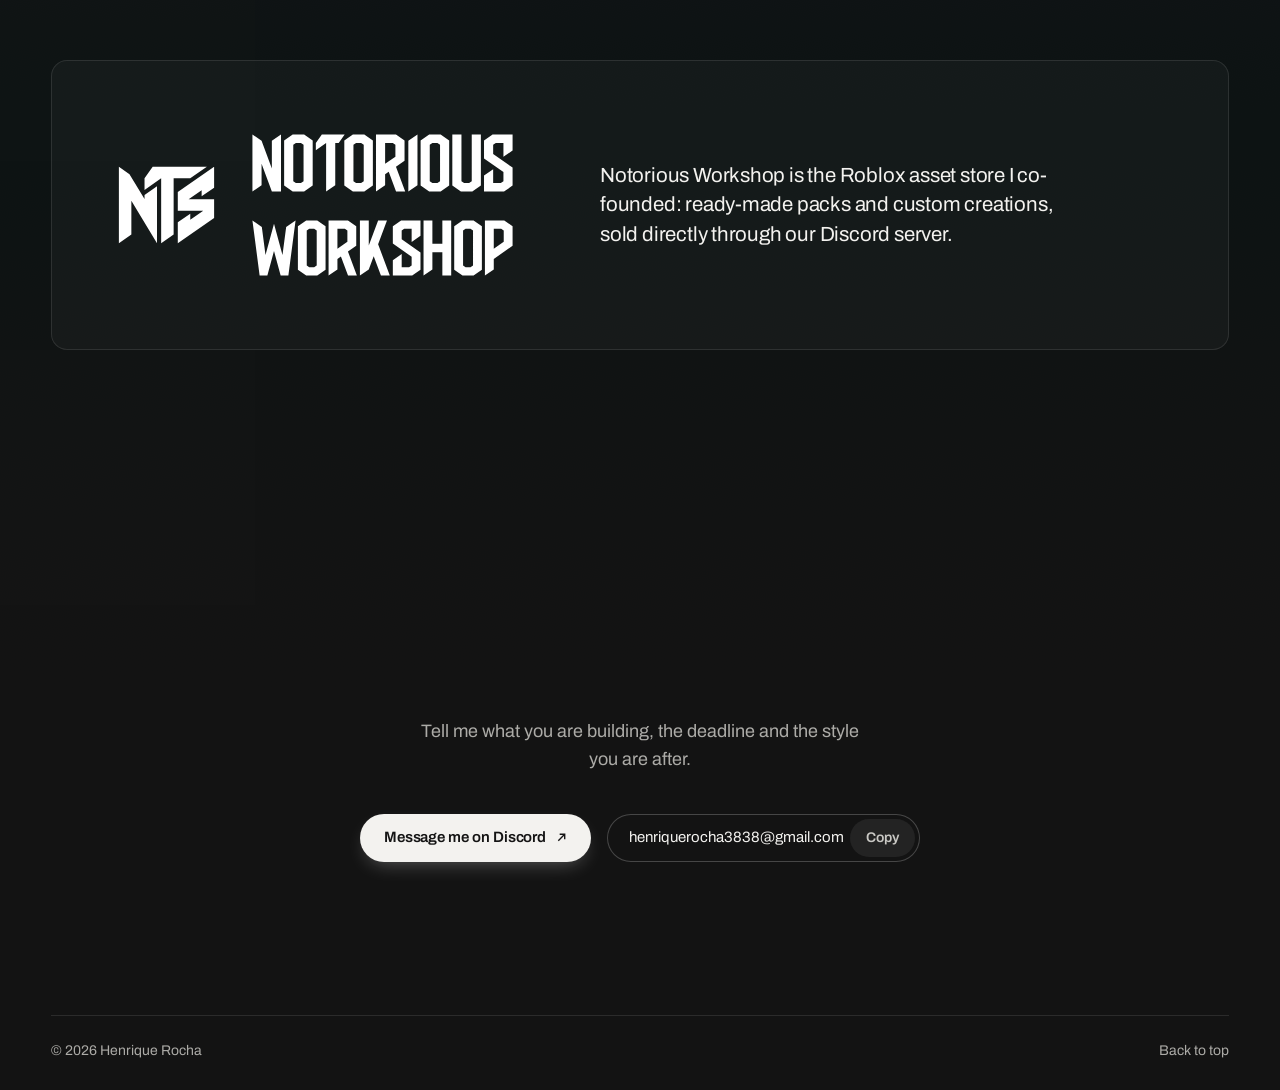
==== commit 45db8685: "Fogo contornando os cantos do cartão e sem o fio claro no pé das capas - Fogo de passar o mouse: as " ====
--- a/index.html
+++ b/index.html
@@ -42,7 +42,7 @@
   <link rel="apple-touch-icon" href="/img/apple-touch-icon.png?v=7cc9348f">
   <link rel="preload" href="fonts/archivo-latin.woff2" as="font" type="font/woff2" crossorigin>
   <link rel="preload" href="fonts/bodoni-moda-italic-latin.woff2" as="font" type="font/woff2" crossorigin>
-  <link rel="stylesheet" href="css/site.css?v=28c46a97">
+  <link rel="stylesheet" href="css/site.css?v=72178a8e">
   <script>document.documentElement.classList.add('js');try{if(!sessionStorage.getItem('hr-intro')&&!location.hash&&!matchMedia('(prefers-reduced-motion: reduce)').matches)document.documentElement.classList.add('intro')}catch(e){}</script>
   <!-- Dados estruturados: quem é o dono da página (para buscadores e IAs). O nome dele no site é Henrique Rocha; o nome
        completo (Henrique Rocha dos Santos) e o apelido do Roblox (kenish38) ficam em alternateName, para a busca por
@@ -511,10 +511,10 @@
   <script src="js/title.js?v=8ad29731"></script>
   <script src="js/show.js?v=90398005"></script>
   <script src="js/studio.js?v=75ebcb79"></script>
-  <script src="js/fx.js?v=d74651ea"></script>
+  <script src="js/fx.js?v=797fc87c"></script>
   <script src="js/about.js?v=bc6be228"></script>
   <script src="js/wsx.js?v=dac109cc"></script>
-  <script src="js/page.js?v=29334485"></script>
+  <script src="js/page.js?v=e5e3fde1"></script>
   <script src="js/zoom.js?v=d31b1cea"></script>
 </body>
 </html>
--- a/css/site.css
+++ b/css/site.css
@@ -306,11 +306,24 @@
 /* a foto cresce um pouco com o mouse: no cartão de trabalho, em cima dela; no de área, em cima do cartão (ele é um botão só) */
 .acard__tile:hover .acard__page > img, .acard__tile:hover .acard__page > video, .acard:hover .acard__page > img, .acard:hover .acard__page > video { transform: scale(1.04); }
 /* na foto grande: o nome do trabalho em itálico e a data, em cima de um escuro que lê bem em qualquer foto */
-.acard__cap { position: absolute; left: 0; right: 0; bottom: 0; display: grid; justify-items: start; gap: 5px; padding: 56px 16px 14px; text-align: left; pointer-events: none; background: linear-gradient(rgba(0, 0, 0, 0), rgba(0, 0, 0, 0.6) 50%, rgba(0, 0, 0, 0.88)); }
+/* A sombra do nome passa 1 px das bordas de baixo e dos lados (a capa corta o que sobra) e o recuo compensa, para o texto
+   ficar no lugar. Numa tela a 125 ou 150%, a foto cobre a última fileira de pixels inteira e a sombra só até a fração dela:
+   sobrava um fio claro da foto, quase sem escurecer, no pé da capa (e mais fraco, do lado), que parecia a próxima foto. */
+.acard__cap { position: absolute; left: -1px; right: -1px; bottom: -1px; display: grid; justify-items: start; gap: 5px; padding: 56px 17px 15px; text-align: left; pointer-events: none; background: linear-gradient(rgba(0, 0, 0, 0), rgba(0, 0, 0, 0.6) 50%, rgba(0, 0, 0, 0.88)); }
+/* Ainda o pé da capa com sombra (o nome, ou o "+3": .is-veiled, que js/page.js põe): numa tela a 125 ou 150%, a foto e a
+   sombra são pintadas cada uma do seu jeito, e na fileira de pixels que fica só em parte dentro da capa a foto aparecia
+   mais que a sombra. A foto é recortada na borda exata (nessas telas, 0,35 px antes, por baixo da sombra: medido, é o que
+   apaga o fio sem escurecer a borda a 100 e a 200%); com o mouse, a foto cresce e iria para uma camada à parte da sombra
+   (o fio voltava, mais forte), então a folha inteira vira uma camada só, enquanto o mouse está por cima. O texto do nome
+   já fica numa camada à parte nesse momento (por cima da foto que cresce); fora dele, continua sem camada (borrado no
+   Chrome do Windows, ver "Nada de camada por cima do texto" no README). */
+.acard__tile.is-veiled .acard__page > img { clip-path: inset(0); }
+@media (min-resolution: 1.01dppx) and (max-resolution: 1.99dppx) { .acard__tile.is-veiled .acard__page > img { clip-path: inset(0 0 0.35px 0); } }
+@media (hover: hover) { .acard__tile.is-veiled:hover .acard__page, .acard:hover .acard__tile.is-veiled .acard__page { will-change: transform; } }
 .acard__title { font-family: var(--serif); font-style: italic; font-weight: 500; font-size: clamp(20px, 1.6vw, 24px); line-height: 1.1; color: var(--ink); text-wrap: balance; }
 .acard__date { font-size: 12.5px; font-weight: 500; color: rgba(255, 255, 255, 0.76); font-variant-numeric: tabular-nums; text-shadow: 0 1px 2px rgba(0, 0, 0, 0.55); }
 /* a última capa à vista diz quantos trabalhos a mais a área tem ("+2"); um toque abre o visualizador nela, e as setas seguem */
-.acard__more { position: absolute; inset: 0; display: grid; place-items: center; background: rgba(0, 0, 0, 0.56); font-family: var(--serif); font-style: italic; font-weight: 500; font-size: 28px; color: var(--ink); pointer-events: none; }
+.acard__more { position: absolute; inset: -1px; display: grid; place-items: center; background: rgba(0, 0, 0, 0.56); font-family: var(--serif); font-style: italic; font-weight: 500; font-size: 28px; color: var(--ink); pointer-events: none; }
 /* A dobra (js/page.js): num trabalho com mais fotos, o canto de baixo da capa vem dobrado, como uma foto impressa com a
    ponta virada: o verso por cima (.acard__flap) e, no lugar do canto, o canto da próxima foto do trabalho (.acard__under),
    por baixo e no lugar exato dela, como numa pilha de fotos alinhadas: o que aparece pela dobra é o que vai estar ali
@@ -329,7 +342,7 @@
 .acard__tile.has-more .acard__page { clip-path: polygon(0 0, min(100cqw, calc(100cqw + 100cqh - var(--fold))) 0, min(100cqw, calc(100cqw + 100cqh - var(--fold))) clamp(0px, calc(100cqh - var(--fold)), 100cqh), clamp(0px, calc(100cqw - var(--fold)), 100cqw) min(100cqh, calc(100cqw + 100cqh - var(--fold))), 0 min(100cqh, calc(100cqw + 100cqh - var(--fold)))); }
 /* e a moldura da foto de baixo é o outro lado da mesma linha: só o canto da dobra */
 .acard__below { position: absolute; inset: 0; overflow: hidden; clip-path: polygon(min(100cqw, calc(100cqw + 100cqh - var(--fold))) max(0px, calc(100cqh - var(--fold))), 100cqw max(0px, calc(100cqh - var(--fold))), 100cqw 100cqh, max(0px, calc(100cqw - var(--fold))) 100cqh, max(0px, calc(100cqw - var(--fold))) min(100cqh, calc(100cqw + 100cqh - var(--fold)))); }
-.acard__tile.has-more .acard__cap { padding-right: calc(10px + var(--fold1)); }     /* o verso dobrado cobre a folha: o nome não chega nele, nem com a dobra aberta */
+.acard__tile.has-more .acard__cap { padding-right: calc(11px + var(--fold1)); }     /* o verso dobrado cobre a folha: o nome não chega nele, nem com a dobra aberta */
 /* O verso da folha dobrada, o lado de trás de uma foto impressa: papel claro e quente, mais escuro na ponta; por trás
    dele, a foto aparece de leve, espelhada, como contra a luz (.acard__mirror: a mesma capa, refletida na linha da dobra);
    e, colado na dobra, o arredondado dela (.acard__crease): uma faixa de brilho e, bem na dobra, uma linha mais escura. Do
@@ -355,7 +368,7 @@
    dobra se o trabalho tem mais fotos; a borda fina e a sombra curta de sempre */
 .media > li.wcard { display: block; padding: 0; aspect-ratio: 4 / 5; overflow: hidden; background: #1d1d1d; }
 .wcard > .acard__tile { position: absolute; inset: 0; border-radius: inherit; }
-.wcard .acard__cap { padding: 72px 20px 22px; }
+.wcard .acard__cap { padding: 72px 21px 23px; }
 .wcard .acard__title { font-size: clamp(22px, 2vw, 28px); }
 @media (max-width: 600px) { .media > li.wcard { aspect-ratio: 1 / 1.1; } }
 /* A barra da área aberta: uma pílula como a das abas lá em cima, com o Voltar e o nome da área, na cor dela e com o brilho
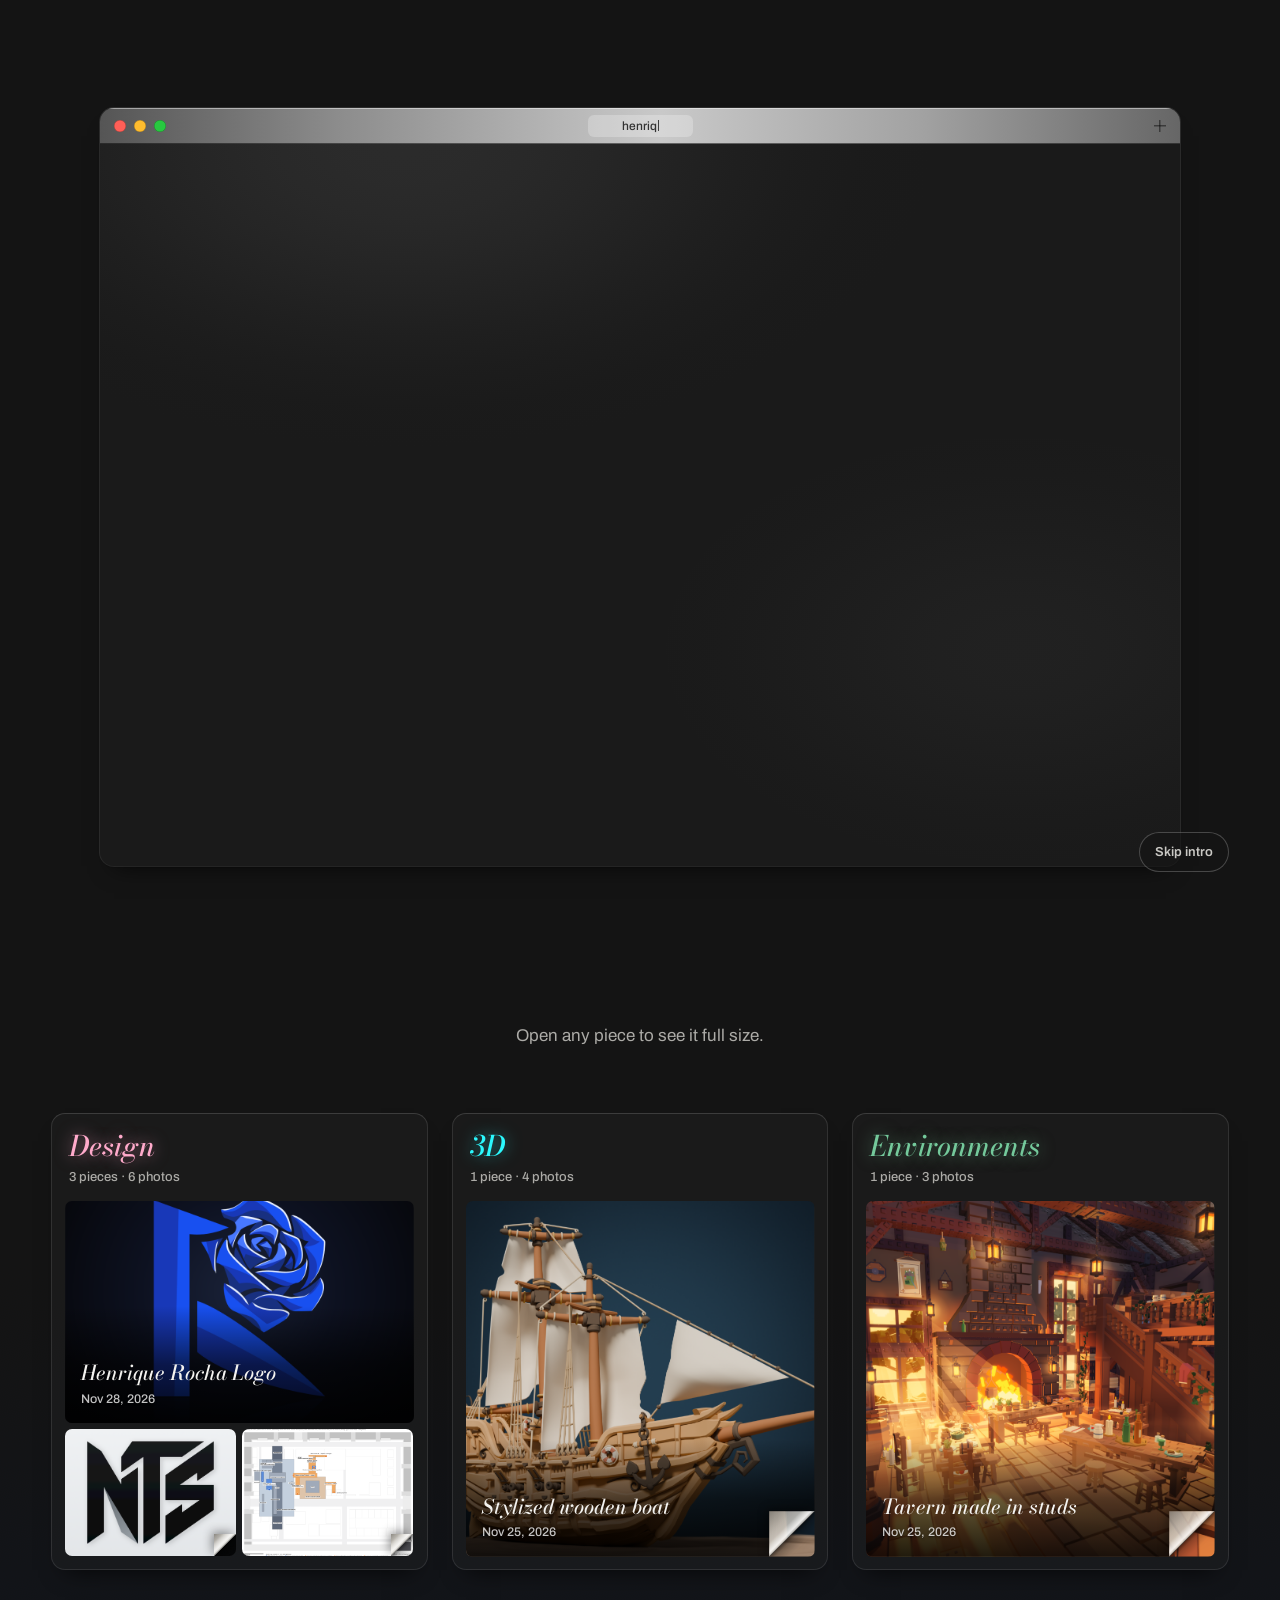
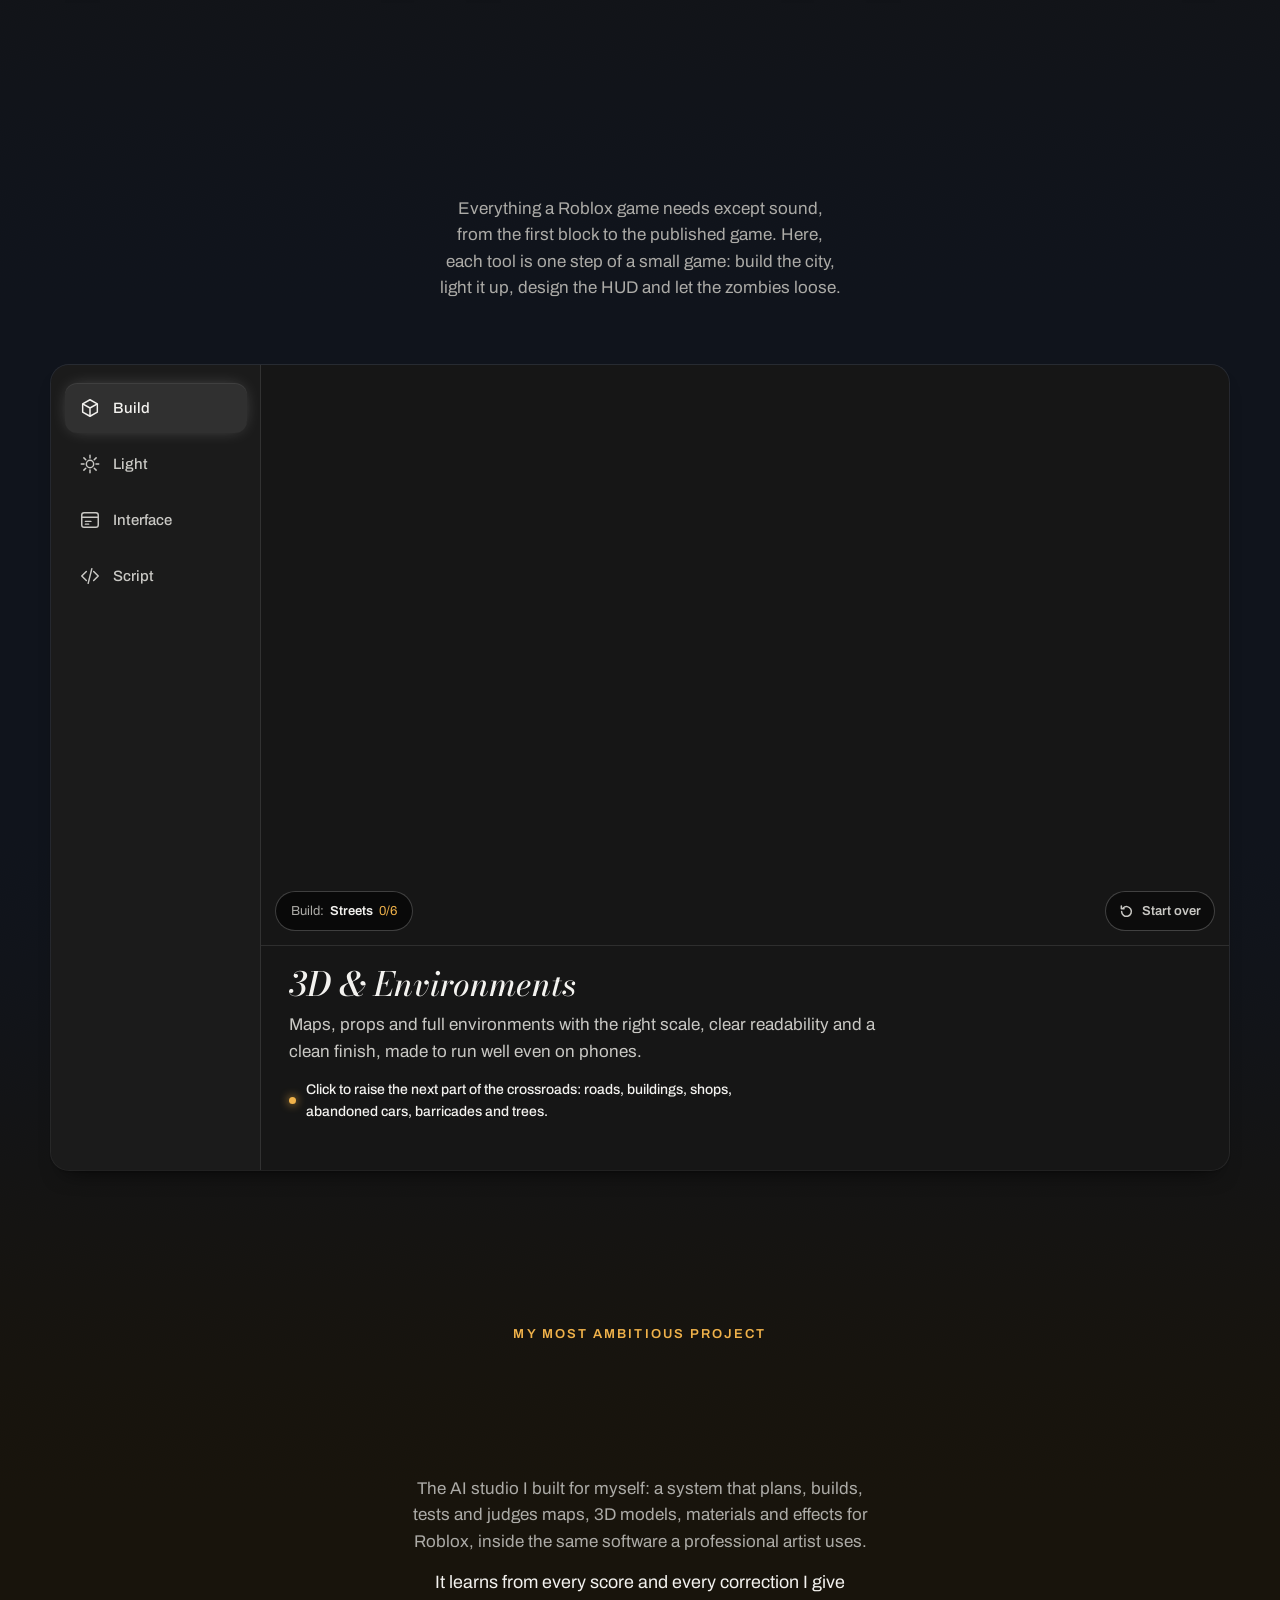
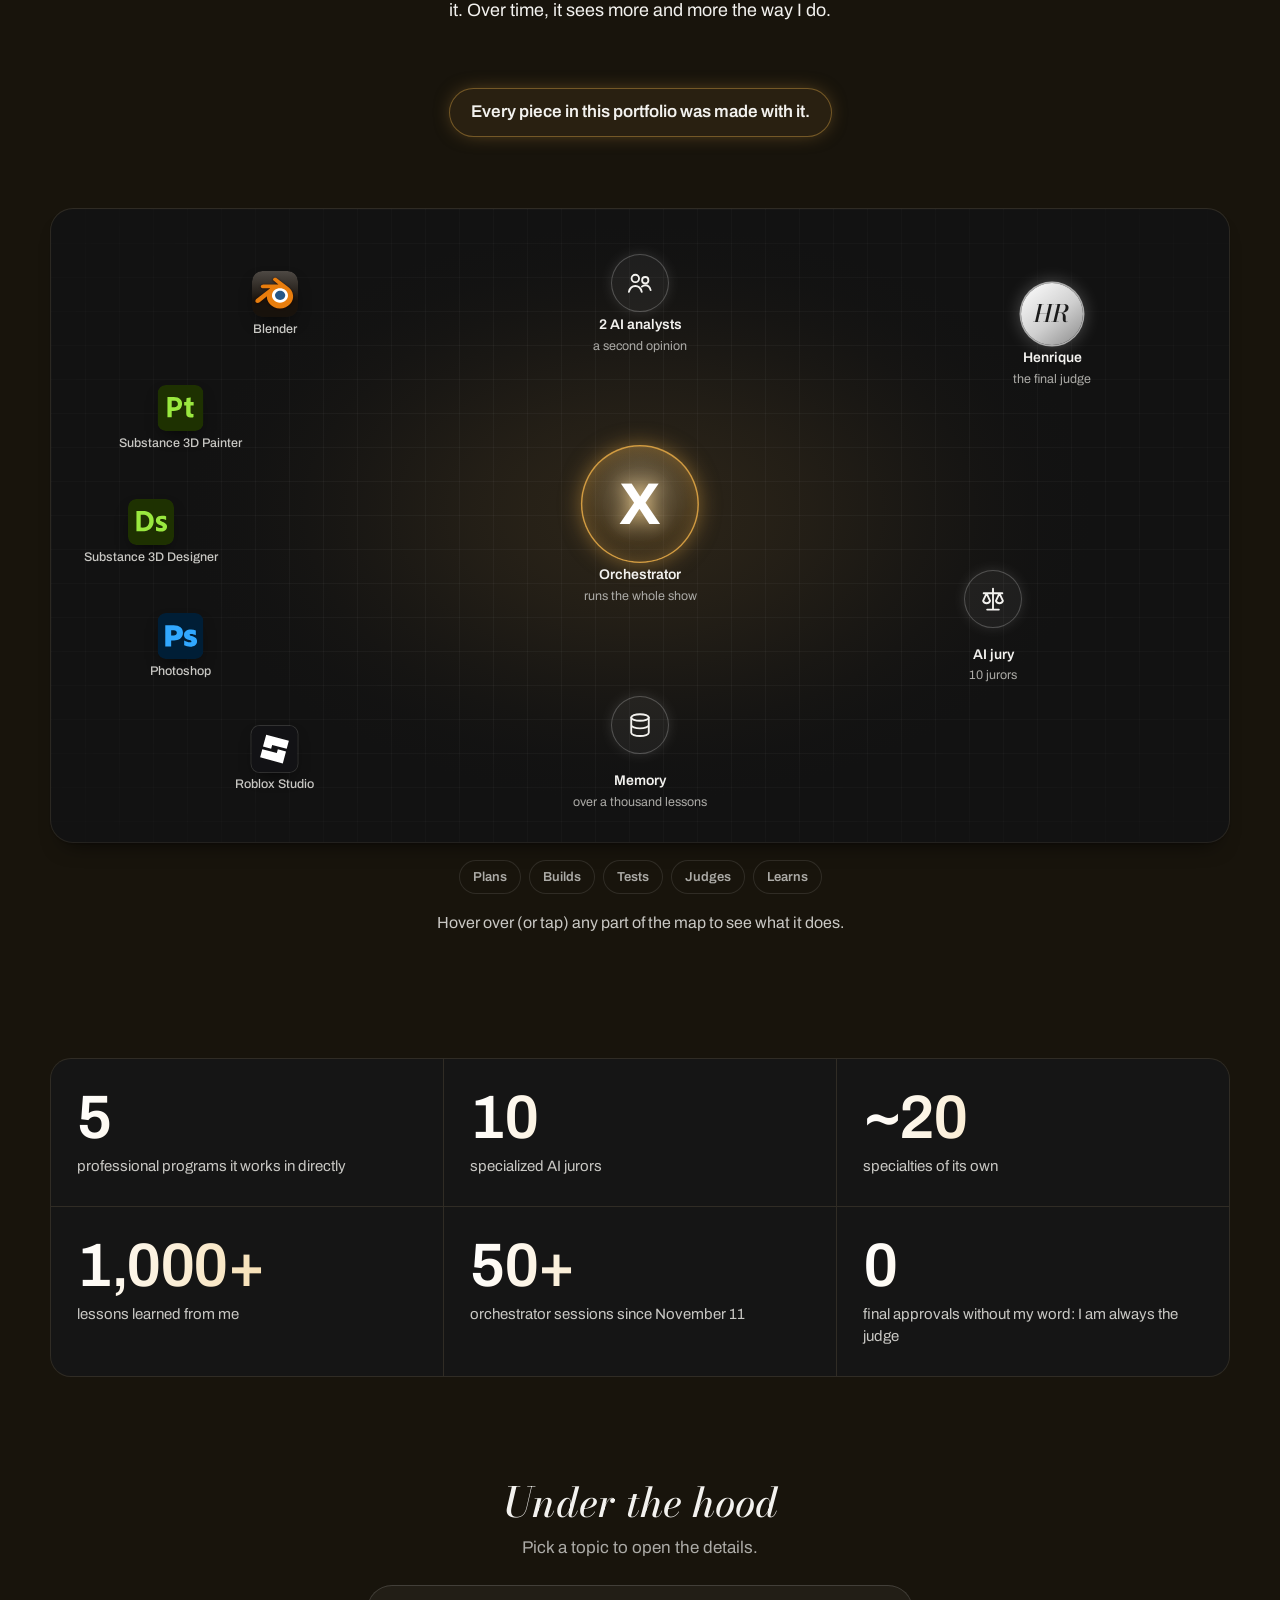
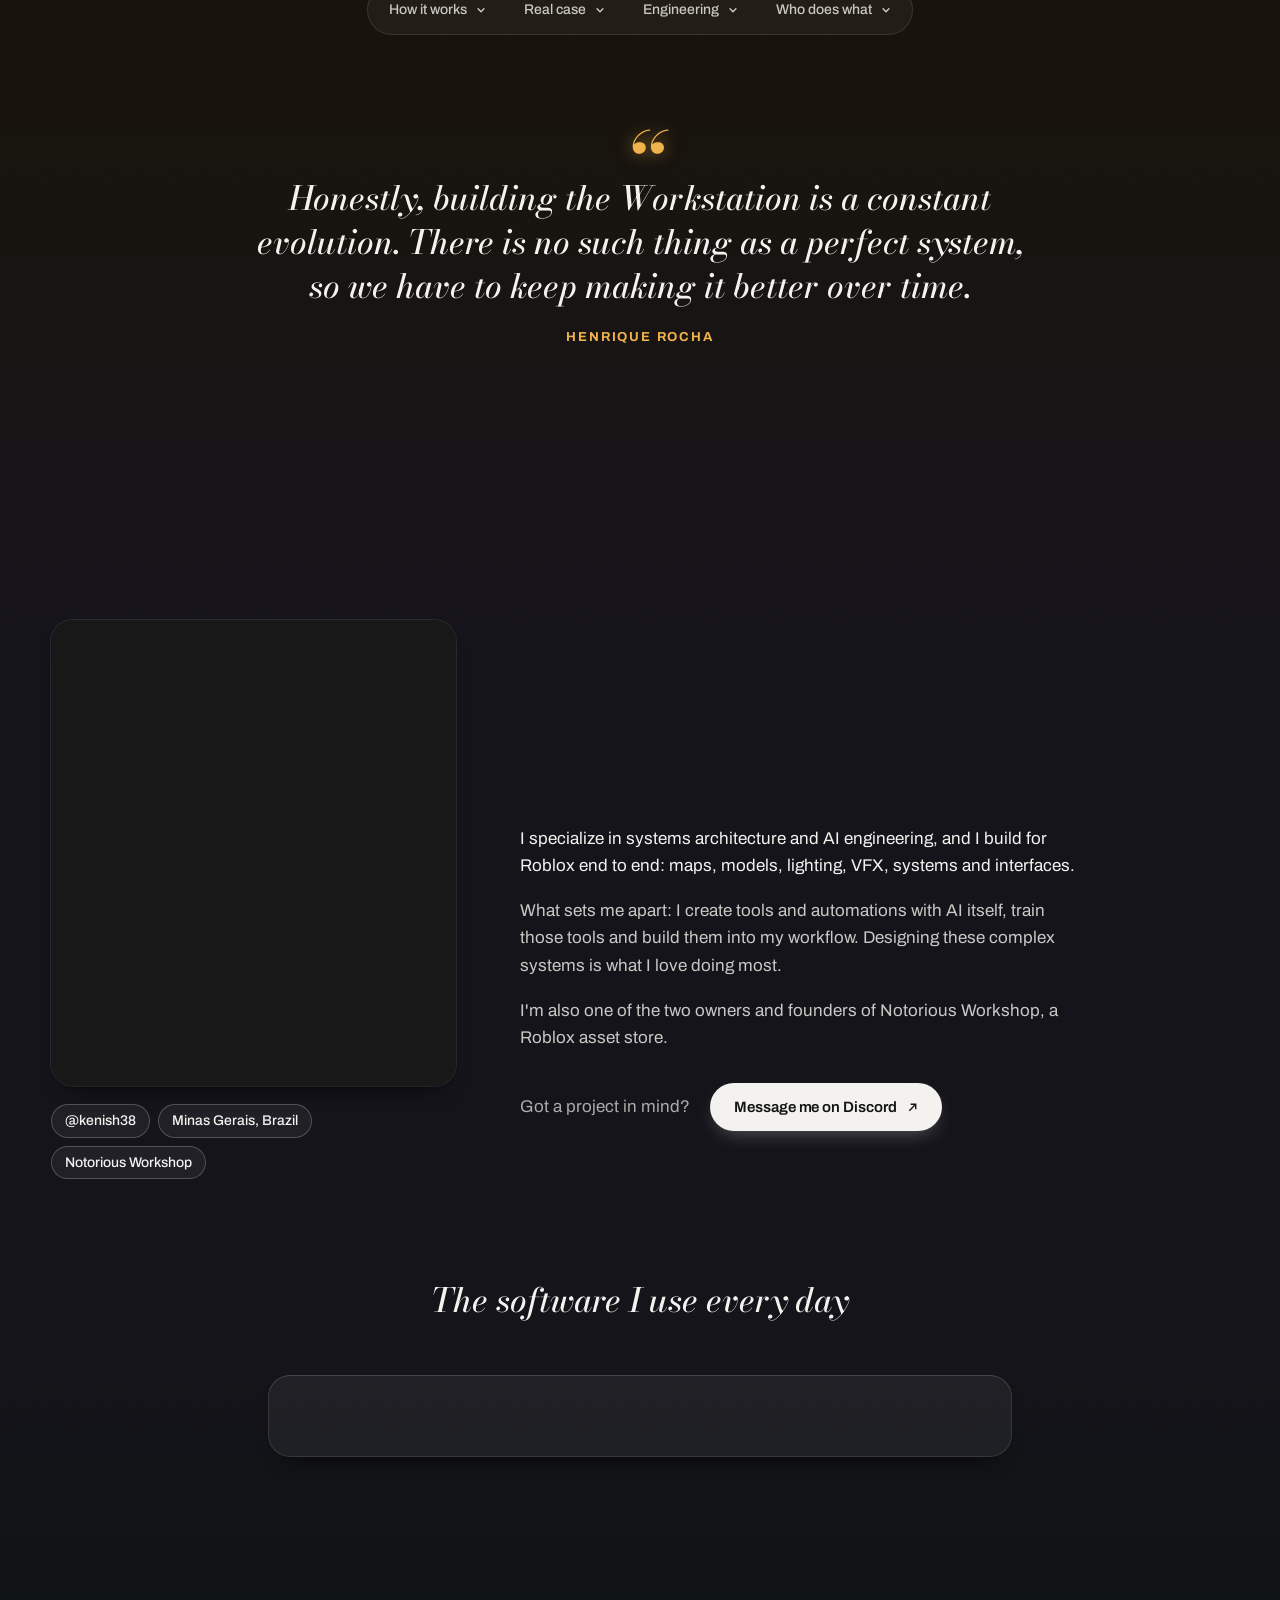
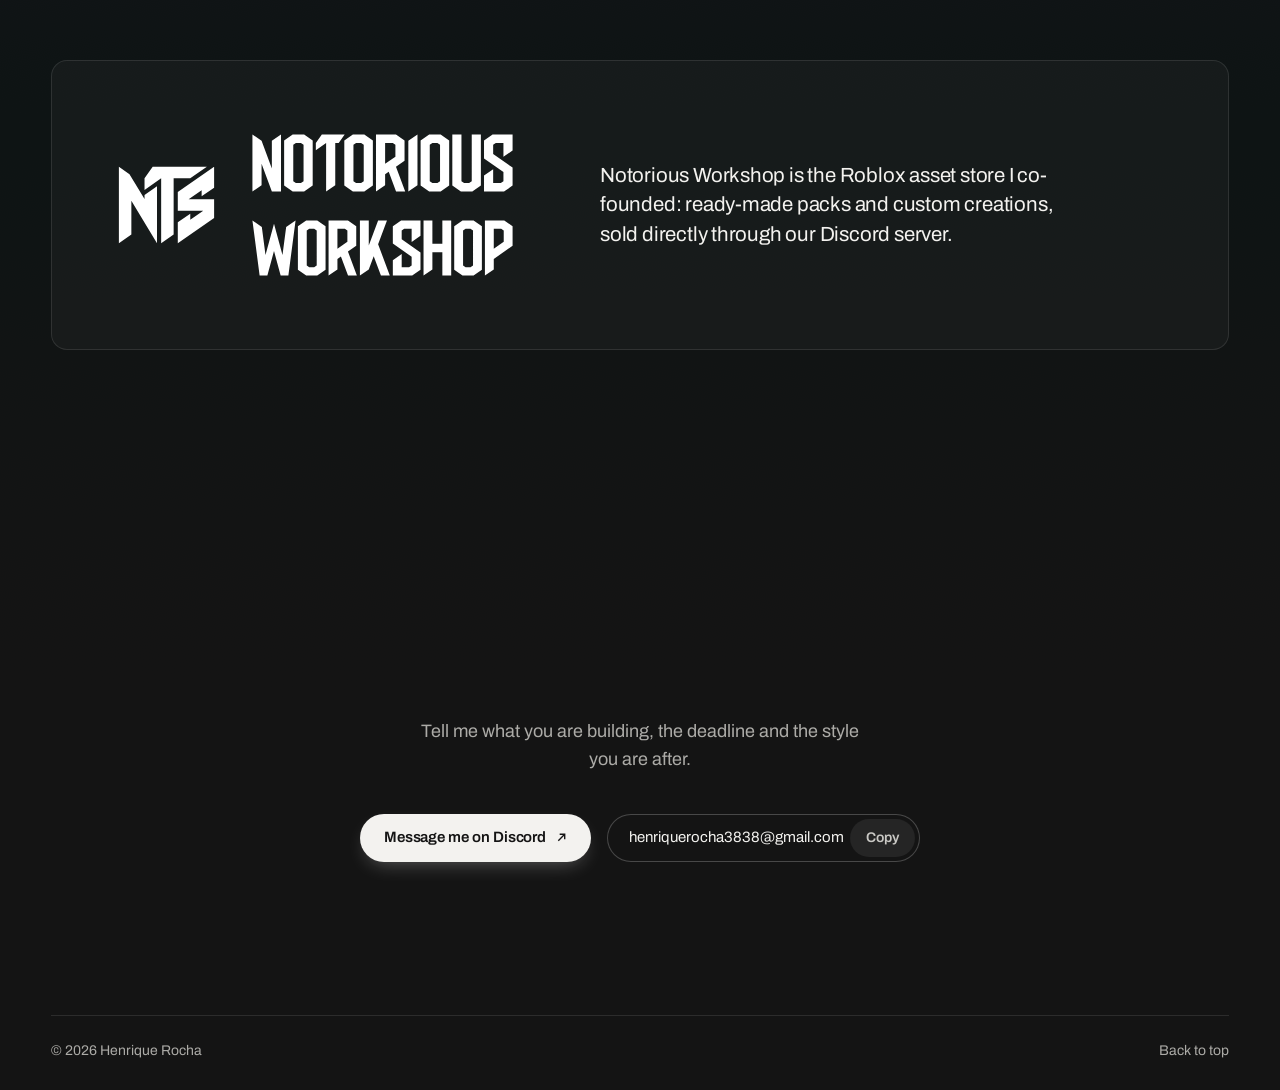
==== commit a41e470e: "Fogo colado no arco do canto e sem o fio ao tirar o mouse da capa - Fogo: a altura das chamas é a ma" ====
--- a/index.html
+++ b/index.html
@@ -42,7 +42,7 @@
   <link rel="apple-touch-icon" href="/img/apple-touch-icon.png?v=7cc9348f">
   <link rel="preload" href="fonts/archivo-latin.woff2" as="font" type="font/woff2" crossorigin>
   <link rel="preload" href="fonts/bodoni-moda-italic-latin.woff2" as="font" type="font/woff2" crossorigin>
-  <link rel="stylesheet" href="css/site.css?v=72178a8e">
+  <link rel="stylesheet" href="css/site.css?v=8de6891e">
   <script>document.documentElement.classList.add('js');try{if(!sessionStorage.getItem('hr-intro')&&!location.hash&&!matchMedia('(prefers-reduced-motion: reduce)').matches)document.documentElement.classList.add('intro')}catch(e){}</script>
   <!-- Dados estruturados: quem é o dono da página (para buscadores e IAs). O nome dele no site é Henrique Rocha; o nome
        completo (Henrique Rocha dos Santos) e o apelido do Roblox (kenish38) ficam em alternateName, para a busca por
@@ -511,7 +511,7 @@
   <script src="js/title.js?v=8ad29731"></script>
   <script src="js/show.js?v=90398005"></script>
   <script src="js/studio.js?v=75ebcb79"></script>
-  <script src="js/fx.js?v=797fc87c"></script>
+  <script src="js/fx.js?v=e4710aa0"></script>
   <script src="js/about.js?v=bc6be228"></script>
   <script src="js/wsx.js?v=dac109cc"></script>
   <script src="js/page.js?v=e5e3fde1"></script>
--- a/css/site.css
+++ b/css/site.css
@@ -314,12 +314,17 @@
    sombra são pintadas cada uma do seu jeito, e na fileira de pixels que fica só em parte dentro da capa a foto aparecia
    mais que a sombra. A foto é recortada na borda exata (nessas telas, 0,35 px antes, por baixo da sombra: medido, é o que
    apaga o fio sem escurecer a borda a 100 e a 200%); com o mouse, a foto cresce e iria para uma camada à parte da sombra
-   (o fio voltava, mais forte), então a folha inteira vira uma camada só, enquanto o mouse está por cima. O texto do nome
-   já fica numa camada à parte nesse momento (por cima da foto que cresce); fora dele, continua sem camada (borrado no
-   Chrome do Windows, ver "Nada de camada por cima do texto" no README). */
+   (o fio voltava, mais forte), então a folha inteira vira uma camada só, enquanto o mouse está por cima e até a foto
+   terminar de voltar (.8s): a camada sai 0,9 s depois do mouse (a transição atrasada do transform; sem ela, ao tirar o
+   mouse o fio aparecia enquanto a foto encolhia). O texto do nome já fica numa camada à parte nesse momento (por cima
+   da foto que cresce); fora dele, continua sem camada (borrado no Chrome do Windows, ver "Nada de camada por cima do
+   texto" no README). */
 .acard__tile.is-veiled .acard__page > img { clip-path: inset(0); }
 @media (min-resolution: 1.01dppx) and (max-resolution: 1.99dppx) { .acard__tile.is-veiled .acard__page > img { clip-path: inset(0 0 0.35px 0); } }
-@media (hover: hover) { .acard__tile.is-veiled:hover .acard__page, .acard:hover .acard__tile.is-veiled .acard__page { will-change: transform; } }
+@media (hover: hover) {
+  .acard__tile.is-veiled .acard__page { transition: transform .9s step-end; }
+  .acard__tile.is-veiled:hover .acard__page, .acard:hover .acard__tile.is-veiled .acard__page { transform: translateZ(0); transition: none; }
+}
 .acard__title { font-family: var(--serif); font-style: italic; font-weight: 500; font-size: clamp(20px, 1.6vw, 24px); line-height: 1.1; color: var(--ink); text-wrap: balance; }
 .acard__date { font-size: 12.5px; font-weight: 500; color: rgba(255, 255, 255, 0.76); font-variant-numeric: tabular-nums; text-shadow: 0 1px 2px rgba(0, 0, 0, 0.55); }
 /* a última capa à vista diz quantos trabalhos a mais a área tem ("+2"); um toque abre o visualizador nela, e as setas seguem */
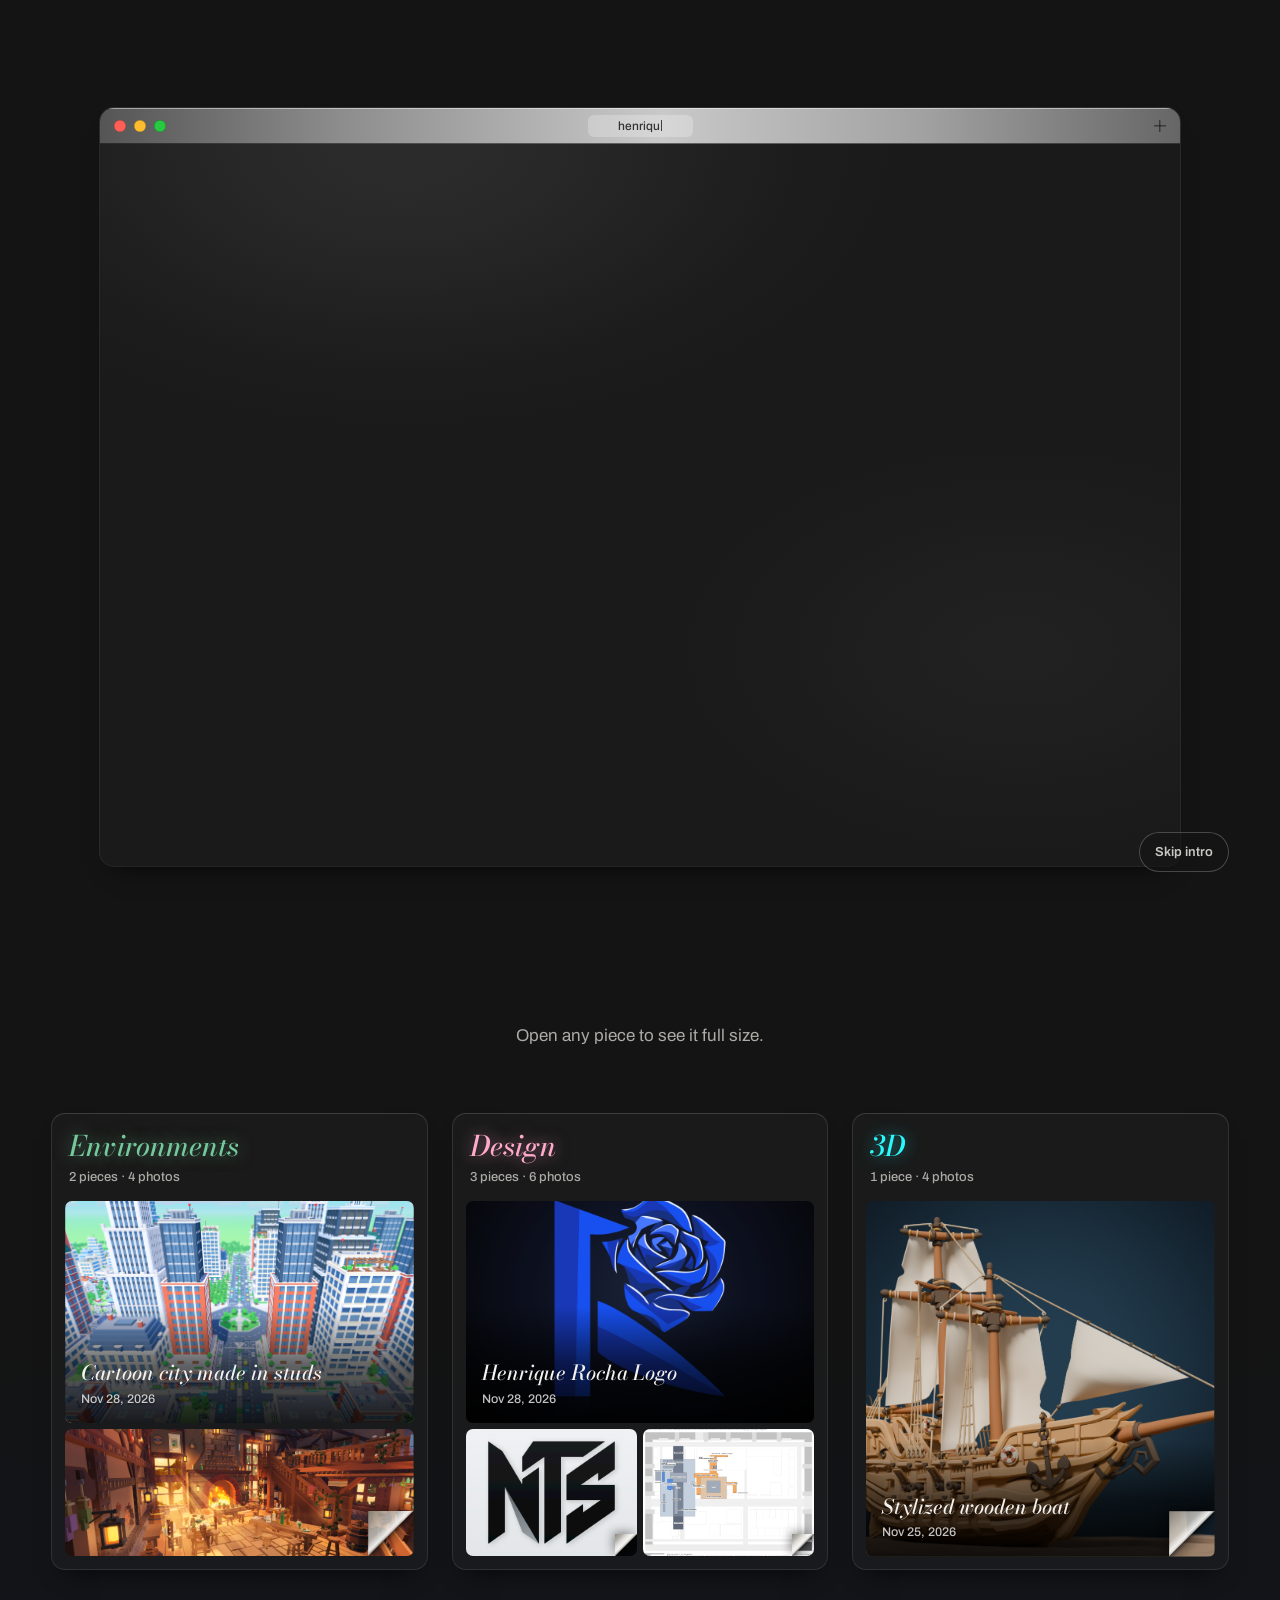
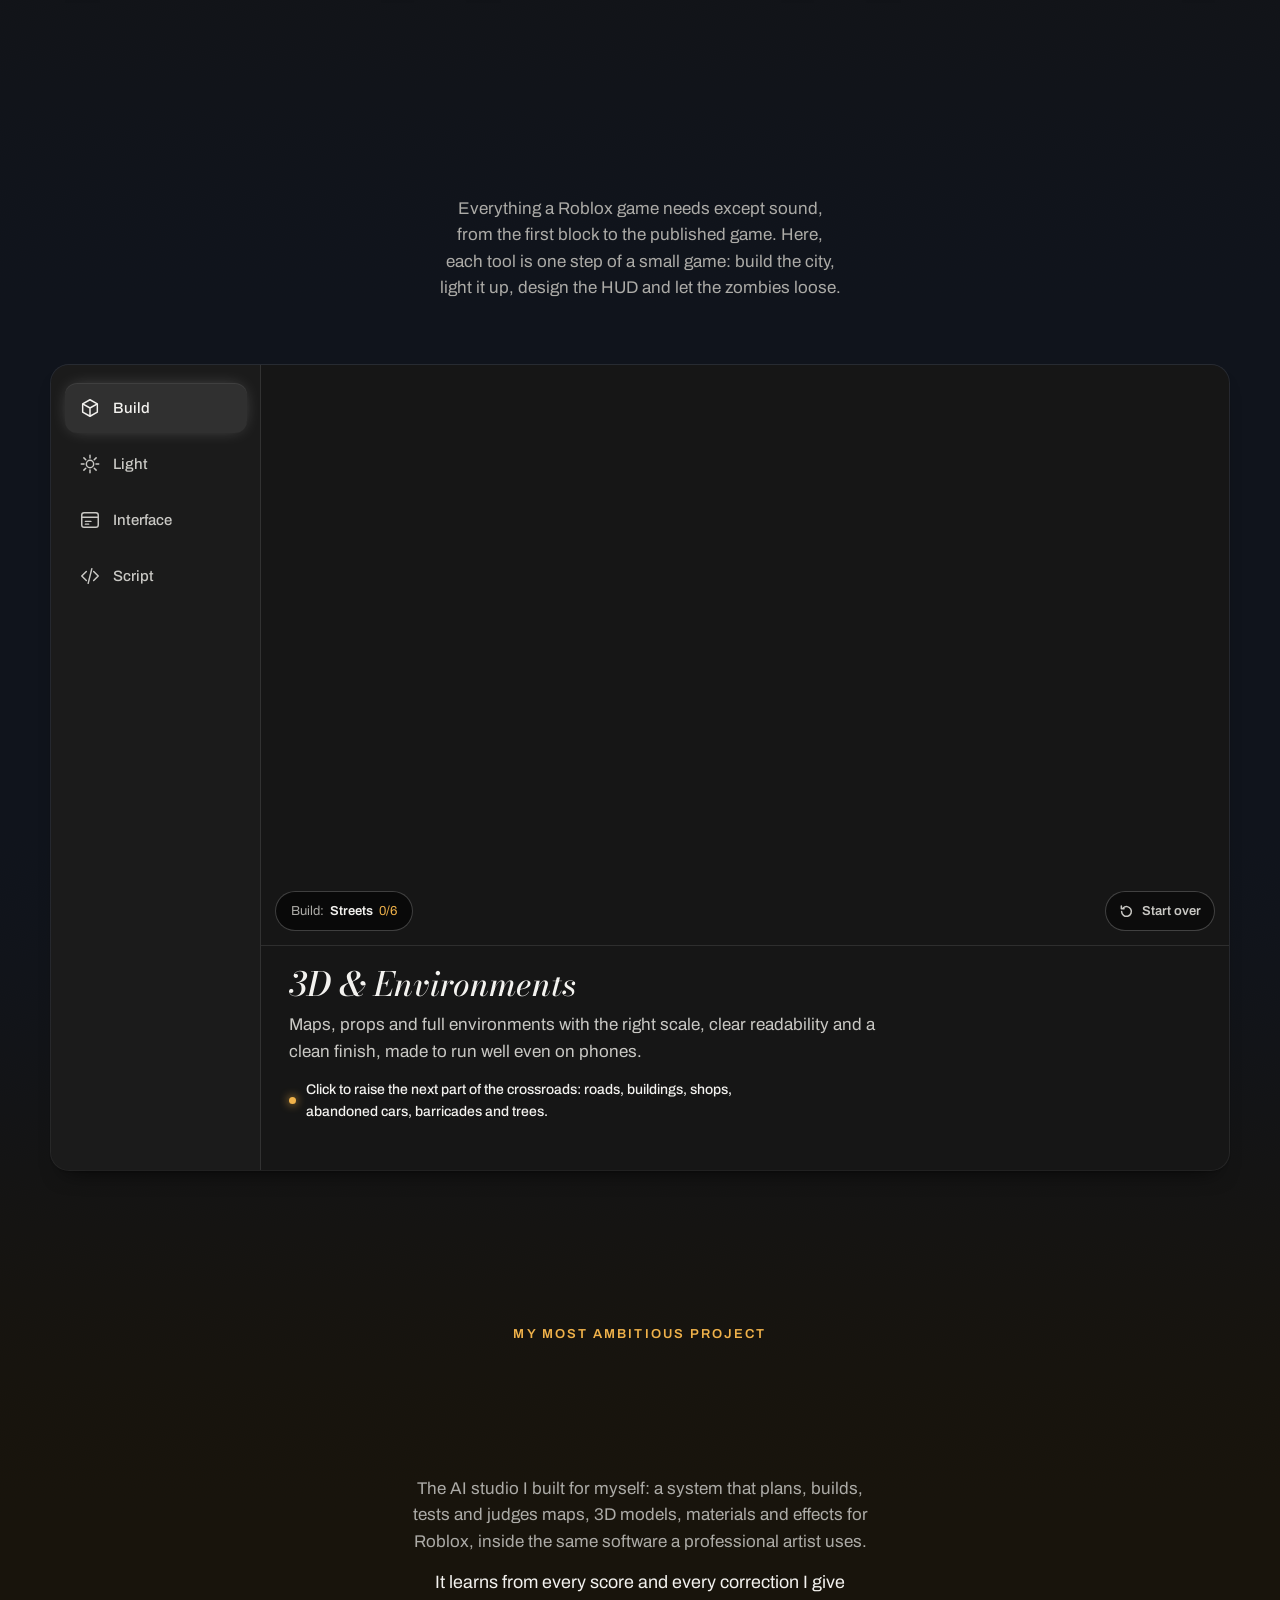
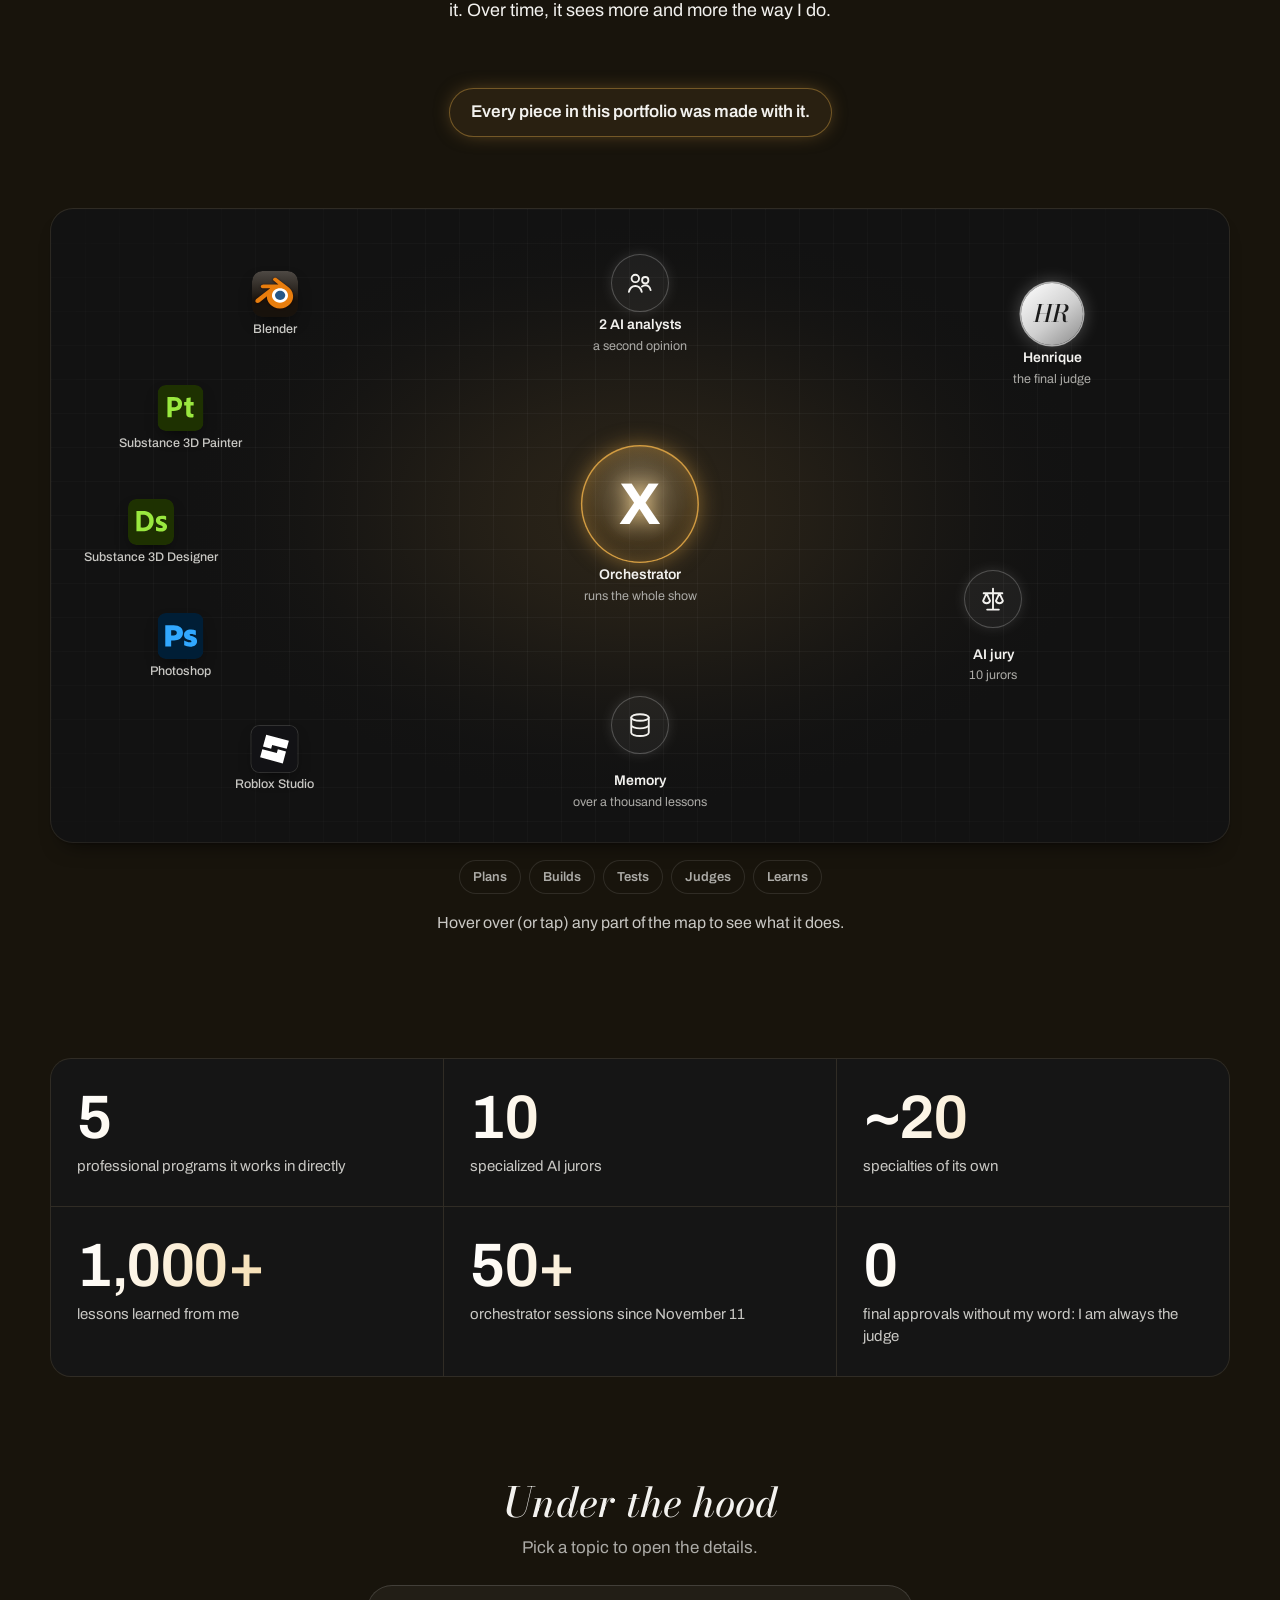
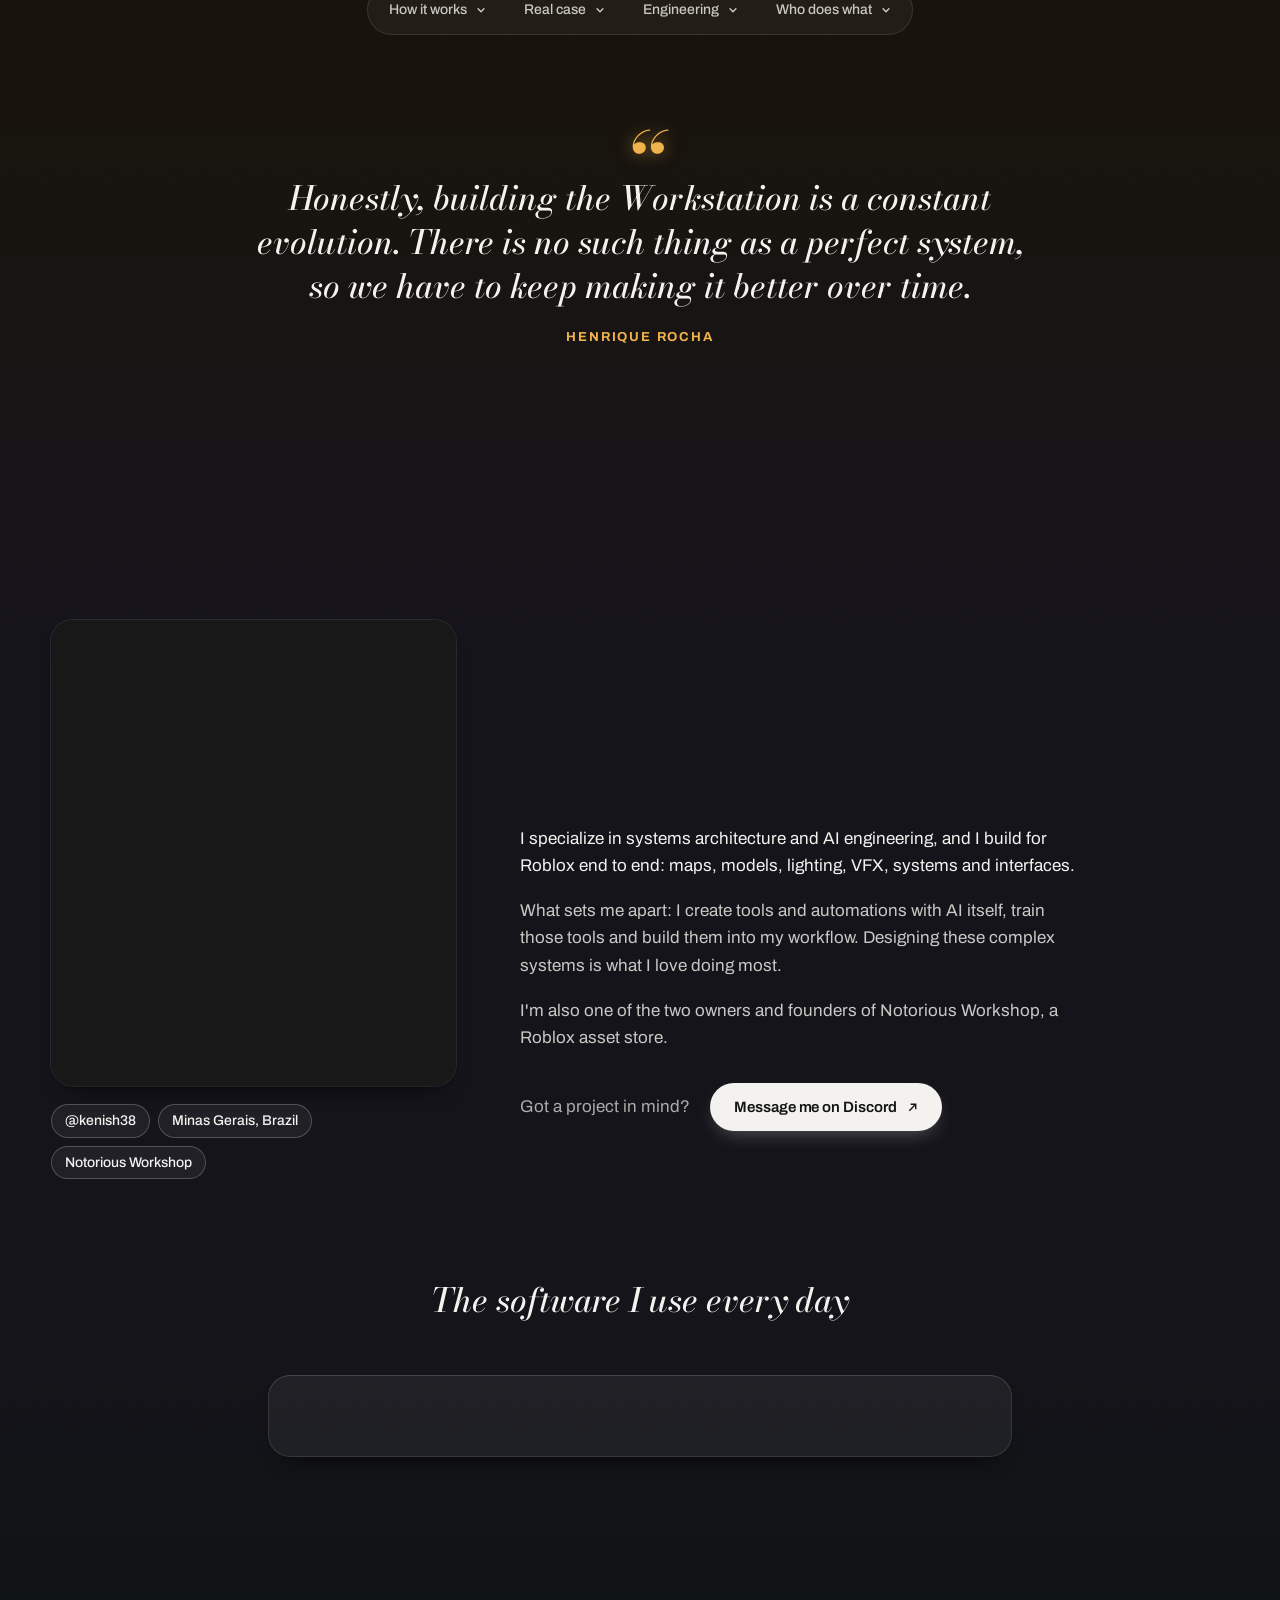
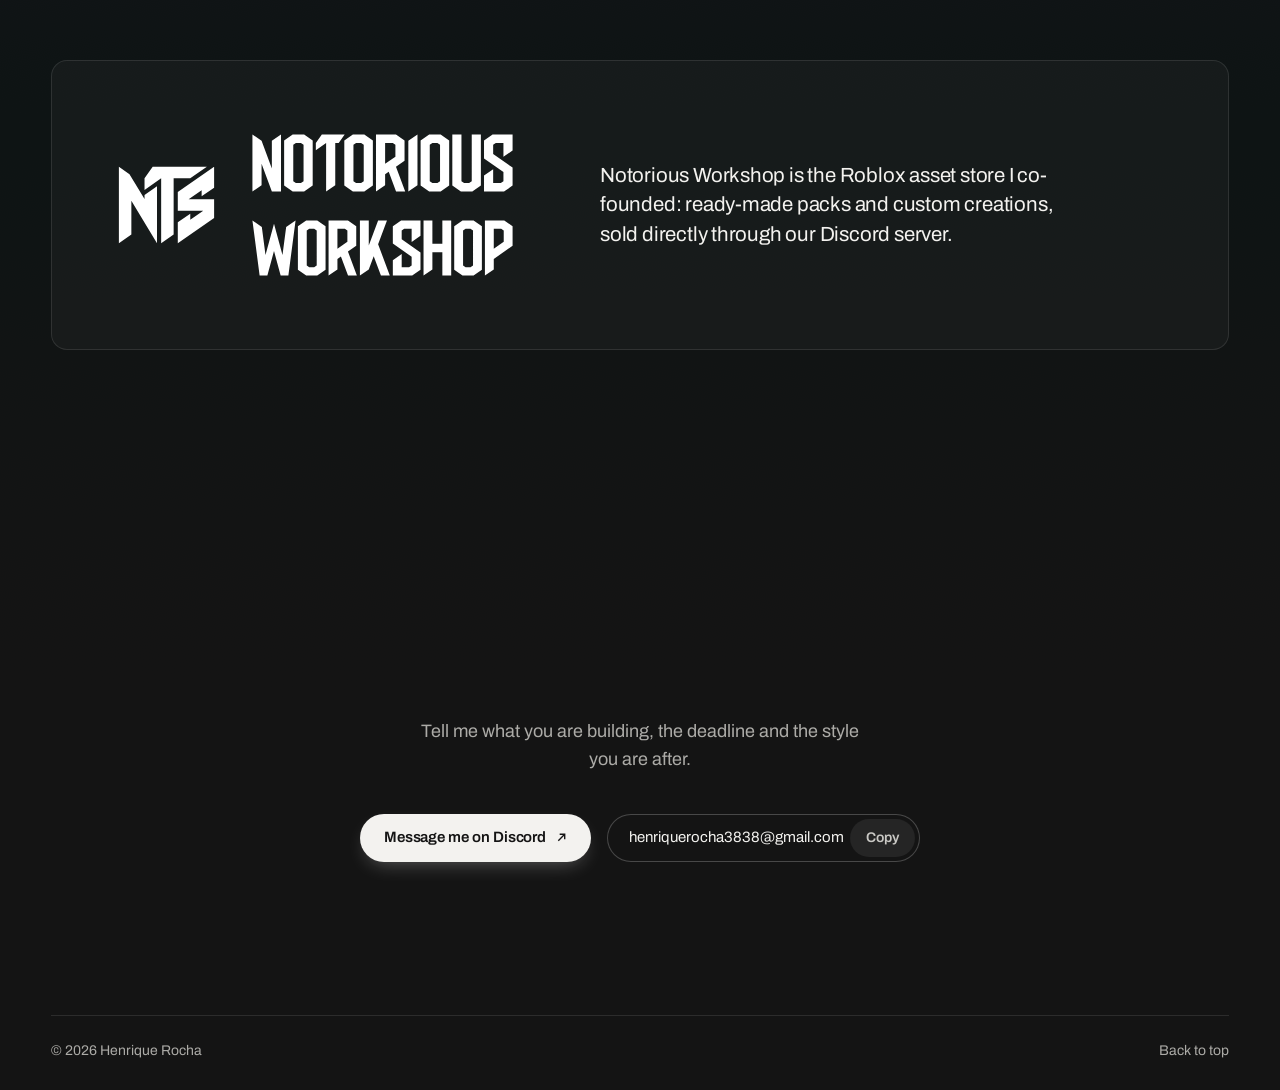
==== commit ee5ed040: "Portfólio: 1 novo (pelo painel)" ====
--- a/index.html
+++ b/index.html
@@ -188,6 +188,11 @@
       <noscript>
         <ul class="work__text">
           <li>
+            <a href="/media/1-rotatoria-centro-mx0sdn2r0.webp"><img src="/media/1-rotatoria-centro-mx0sdn2r0-mini.webp" alt="Cartoon city made in studs" loading="lazy"></a>
+            <h3><a href="https://henriquerocha.dev.br/w/mx0sdn2r0">Cartoon city made in studs</a></h3>
+            <p>Environments · November 28, 2026 · <span lang="pt-BR">Cidade cartoon feita em studs</span></p>
+          </li>
+          <li>
             <a href="/media/logo-com-fundo-degrade-mx0ia7n00.webp"><img src="/media/logo-com-fundo-degrade-mx0ia7n00-mini.webp" alt="Henrique Rocha Logo" loading="lazy"></a>
             <h3><a href="https://henriquerocha.dev.br/w/mx0ia7n00">Henrique Rocha Logo</a></h3>
             <p>Design · November 28, 2026 · <span lang="pt-BR">Logo Henrique Rocha</span></p>
